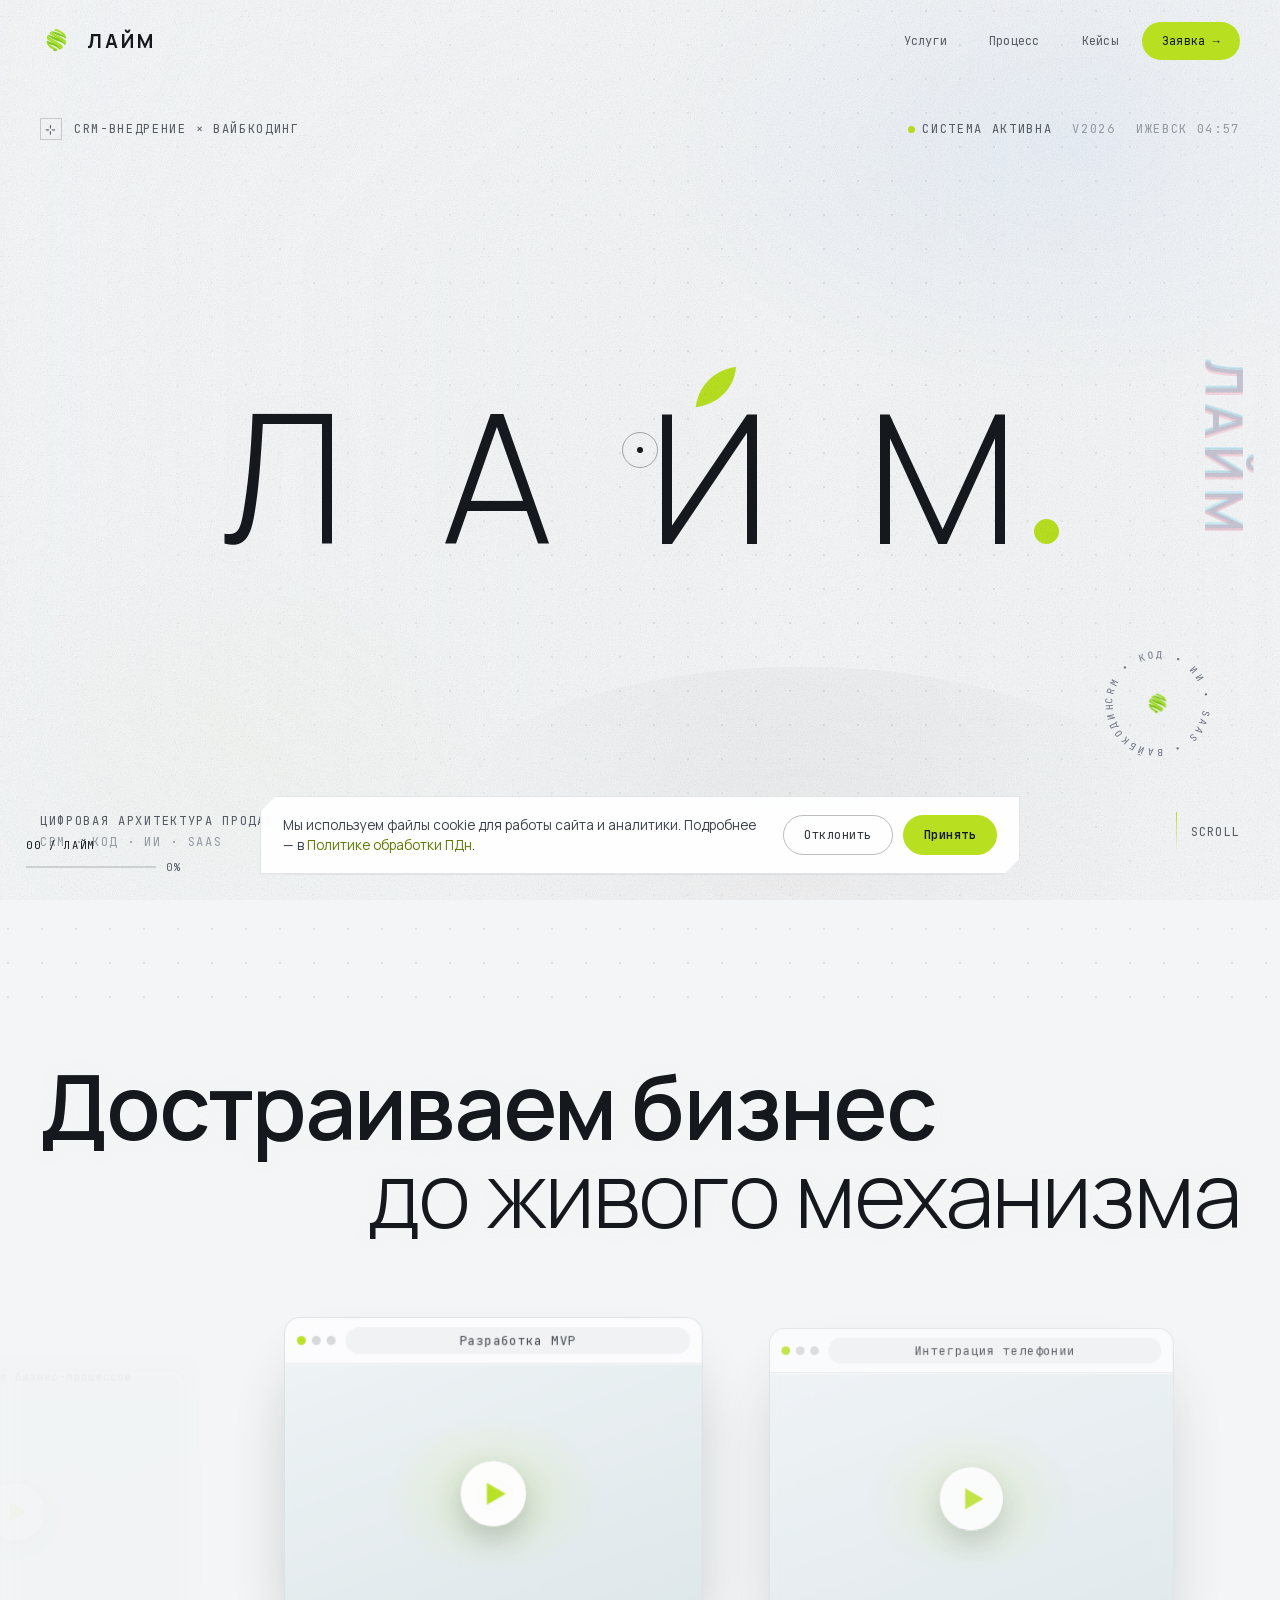
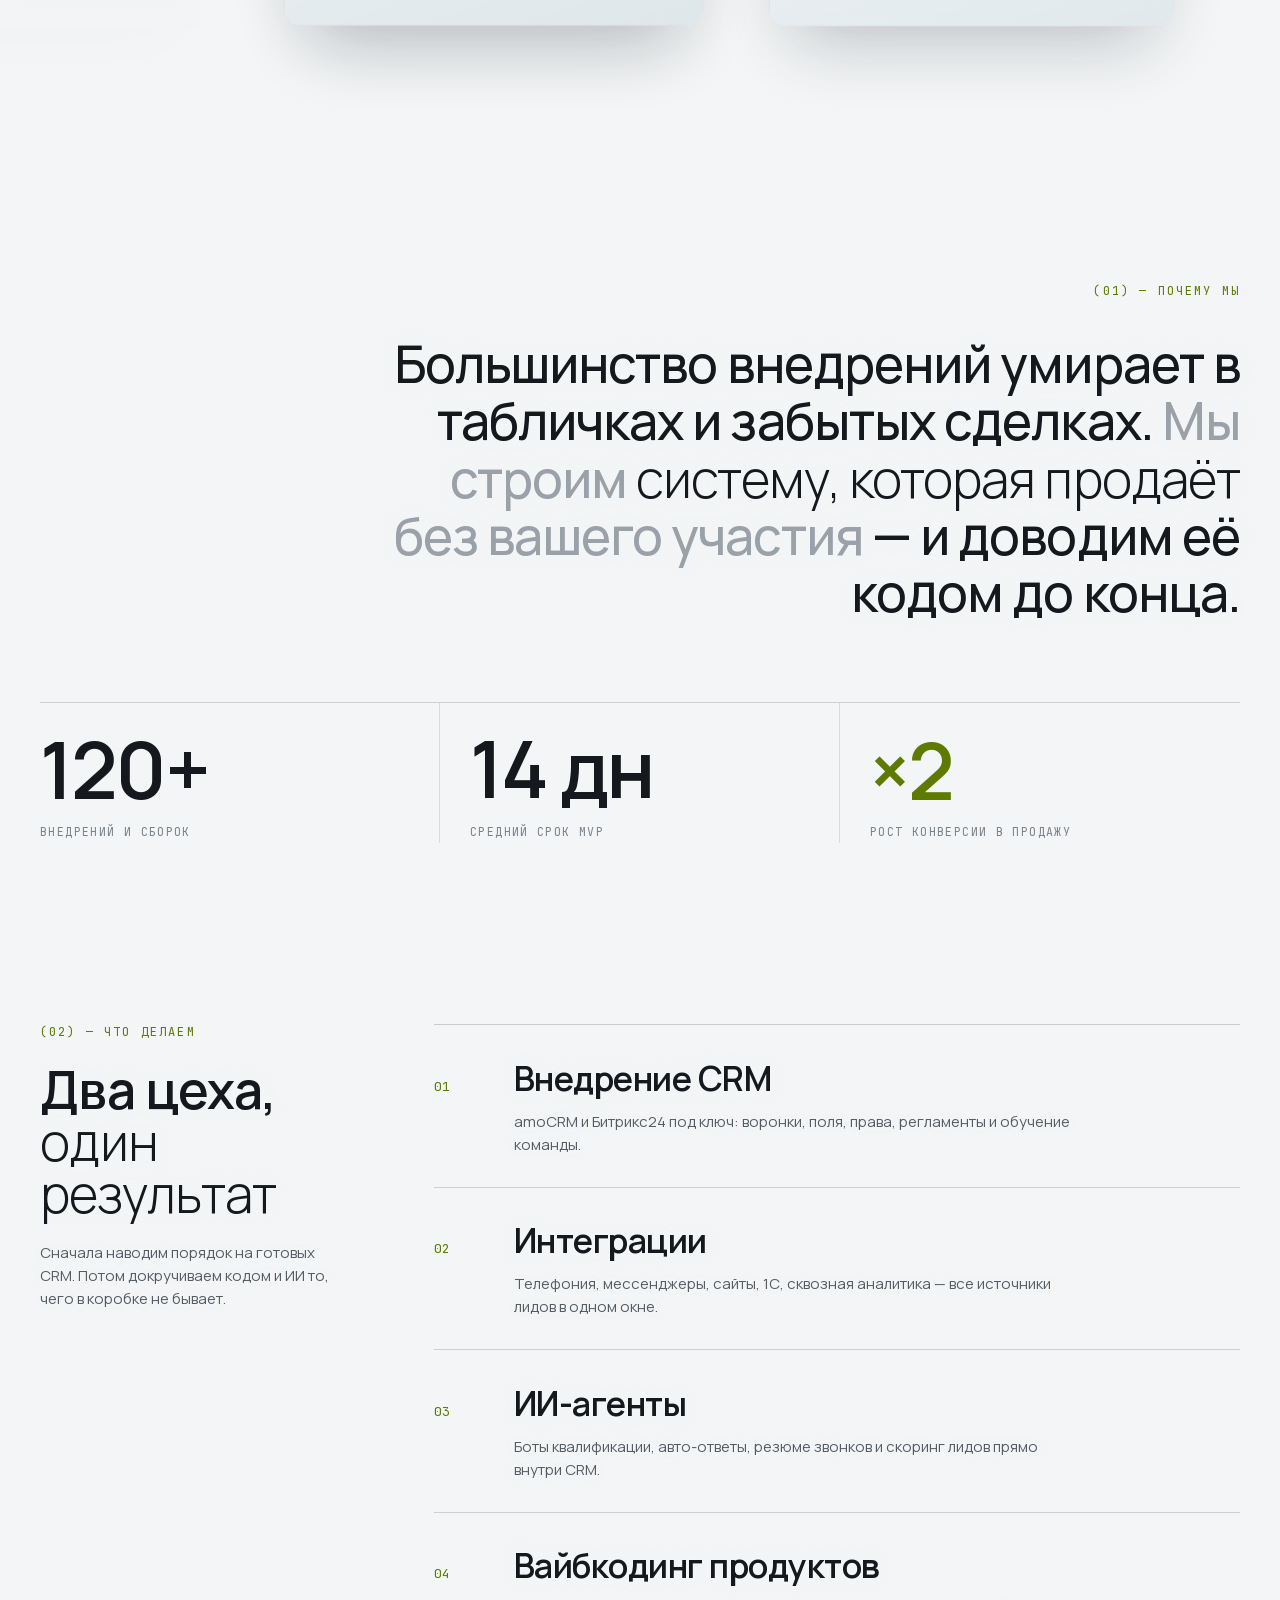
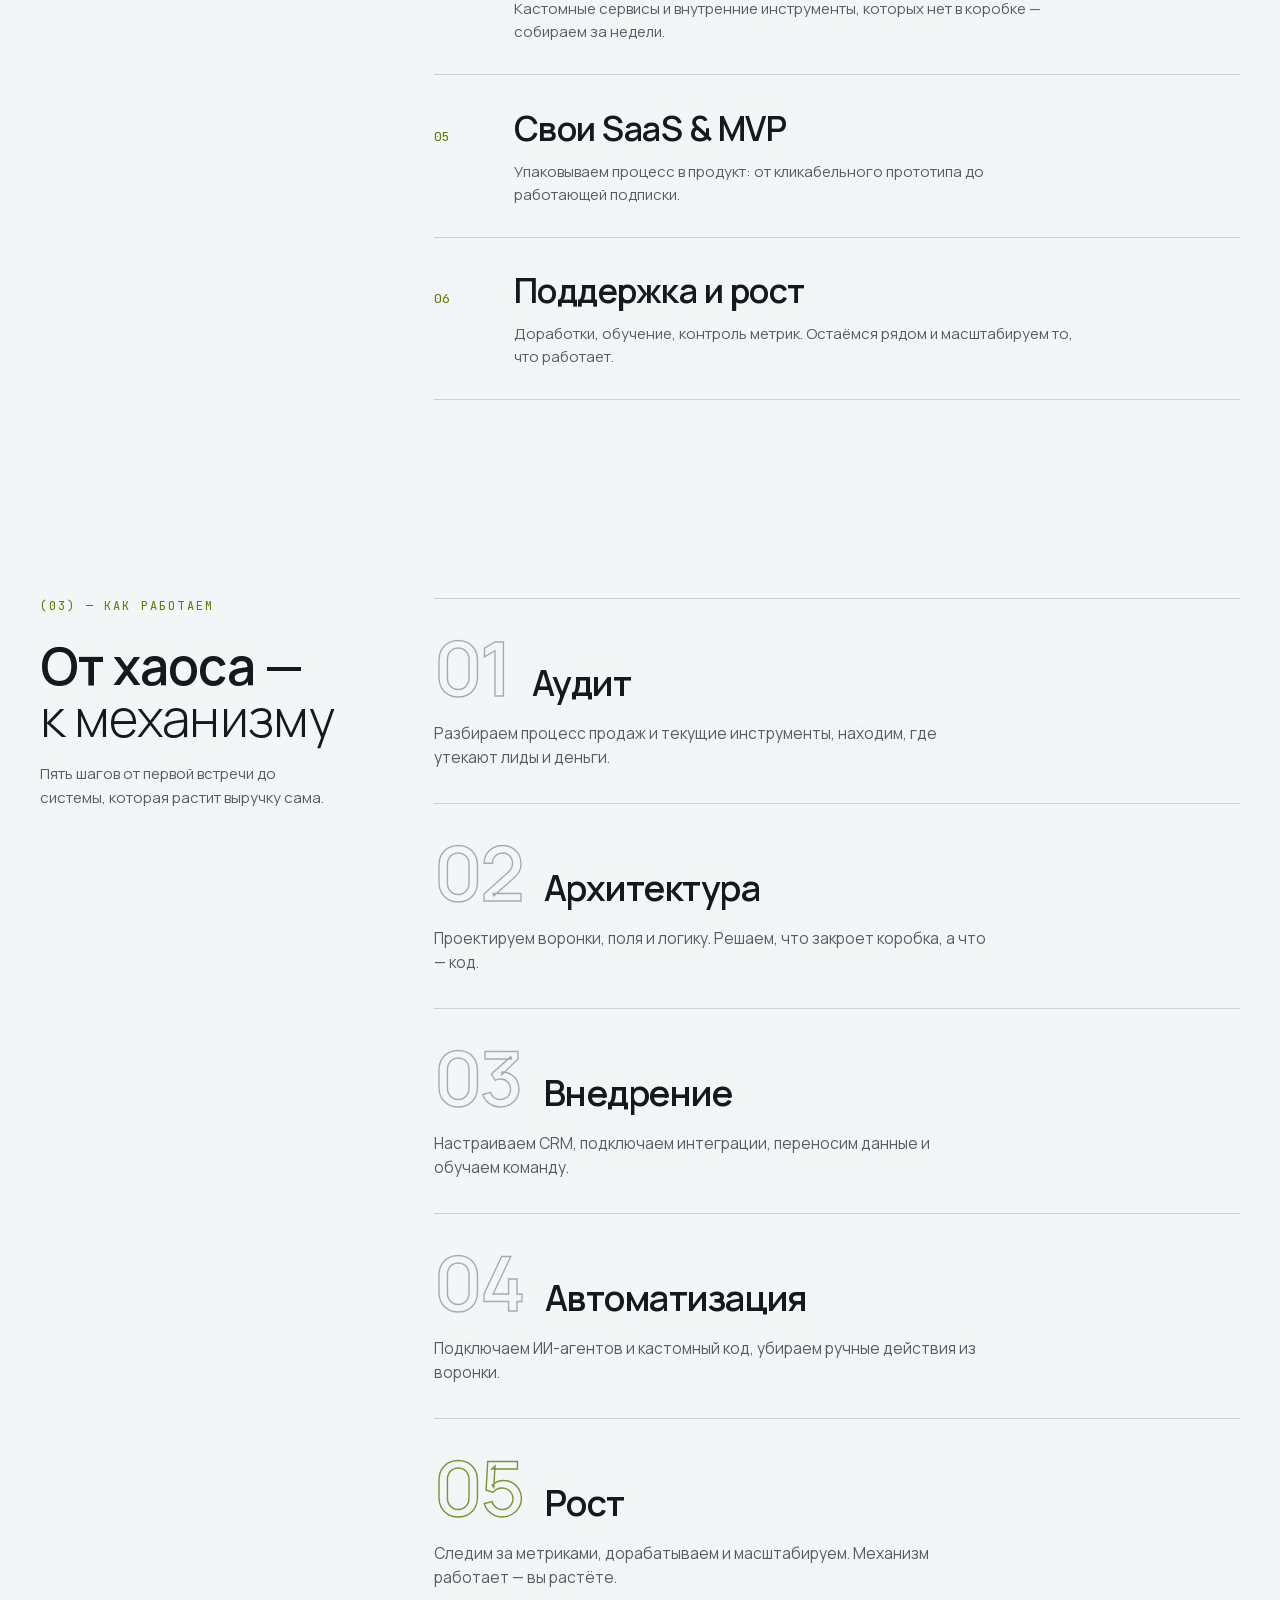
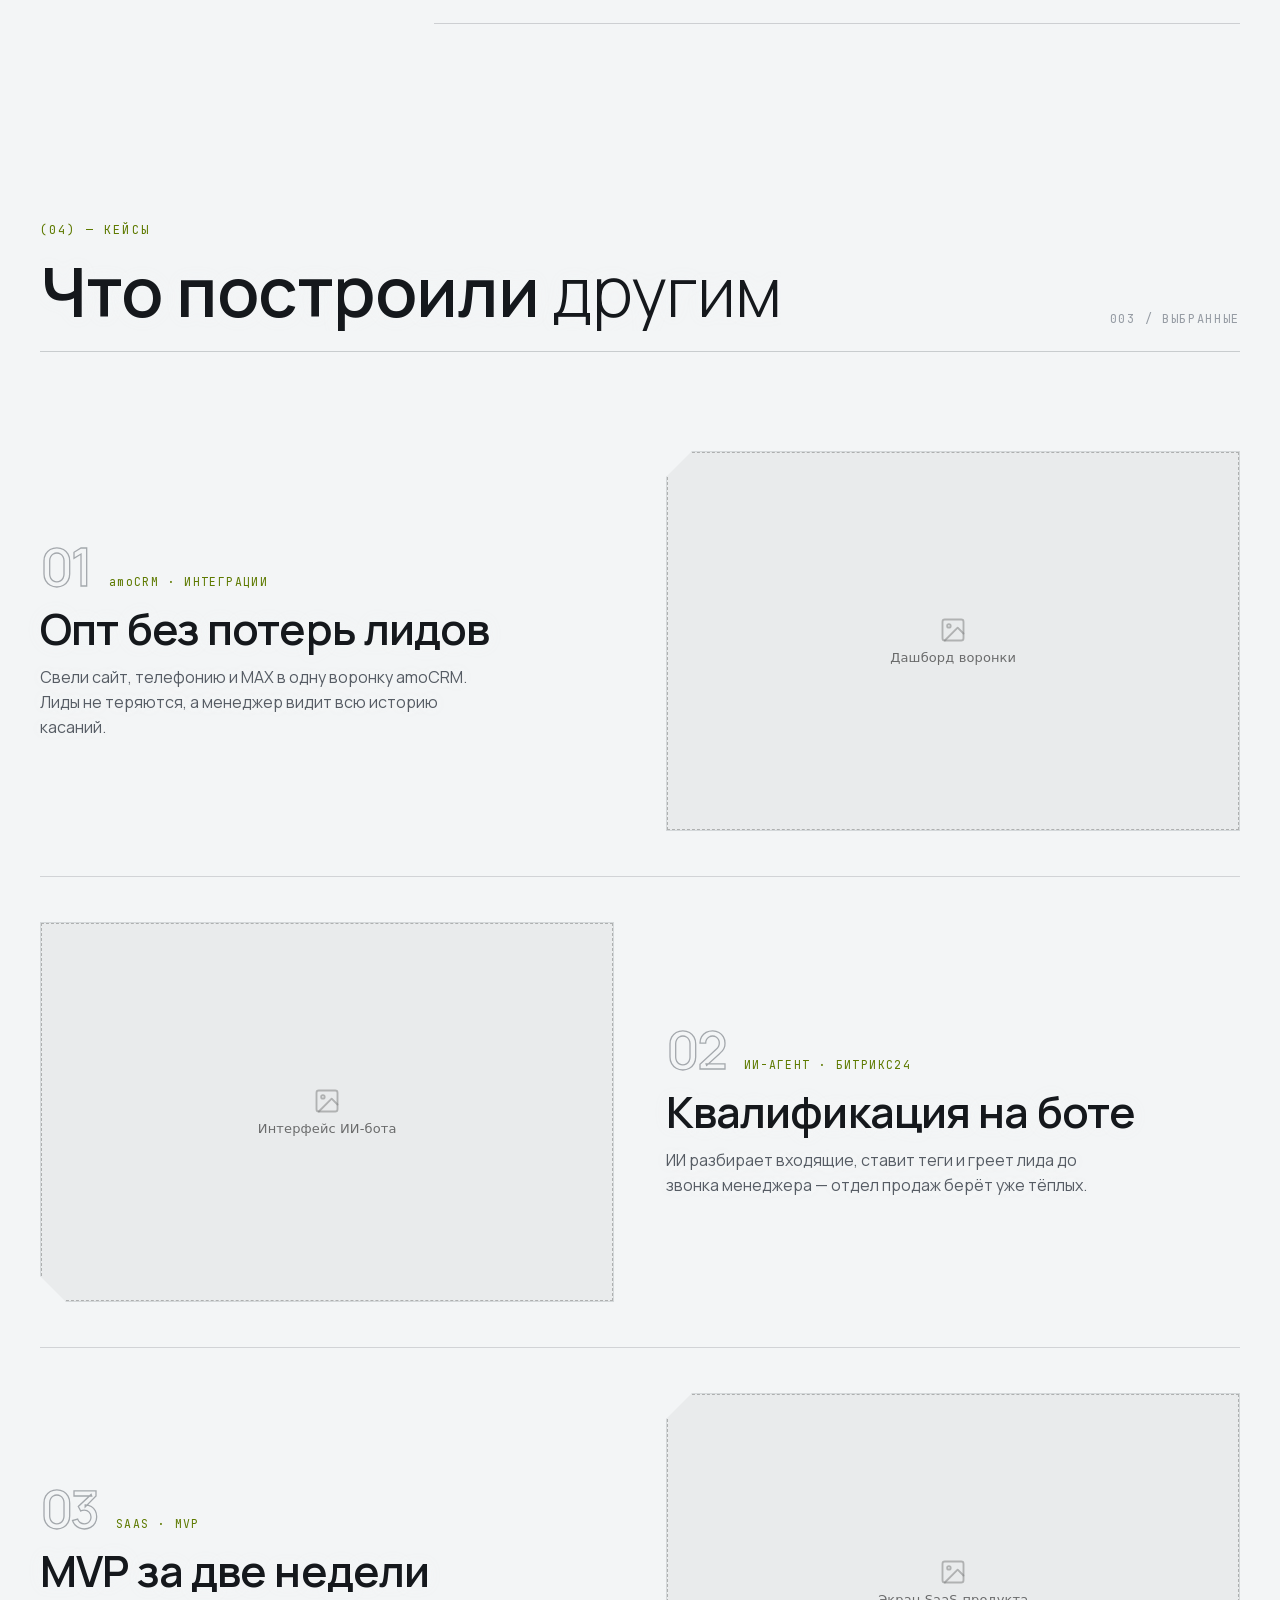
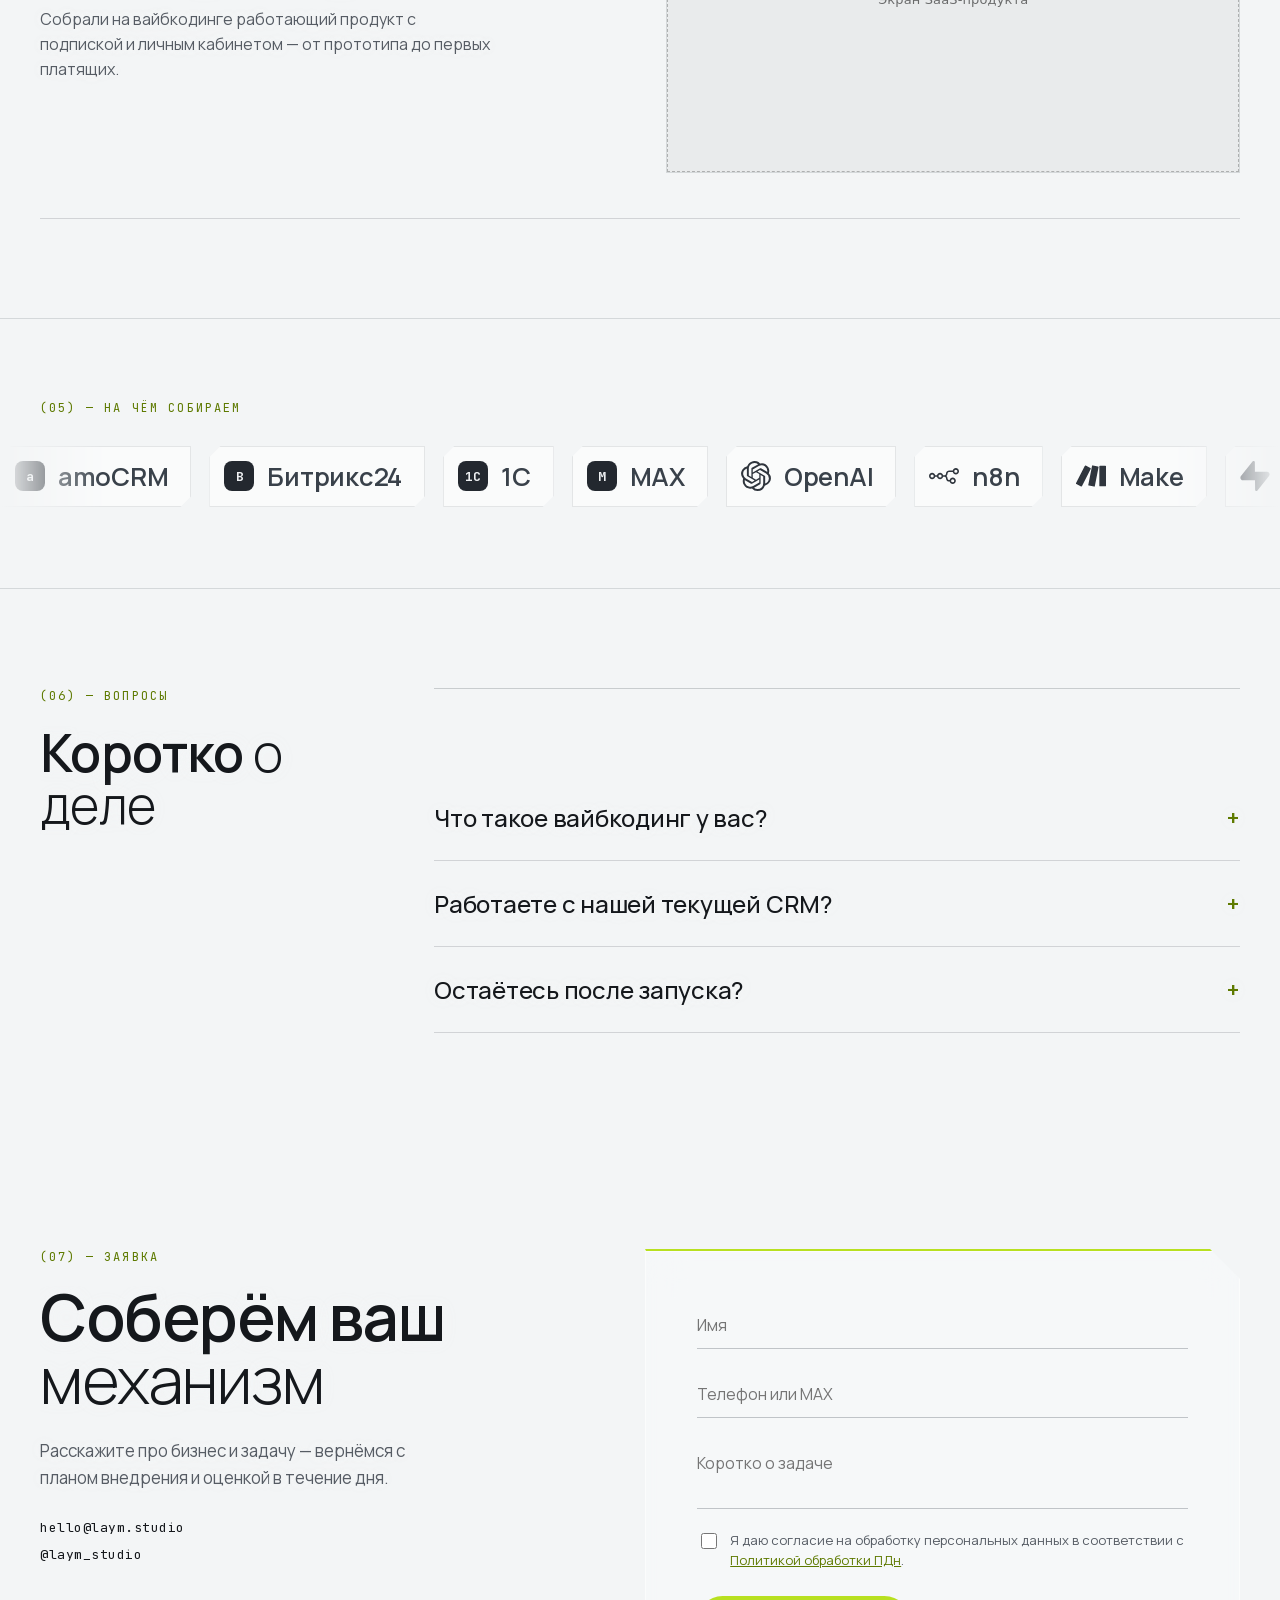
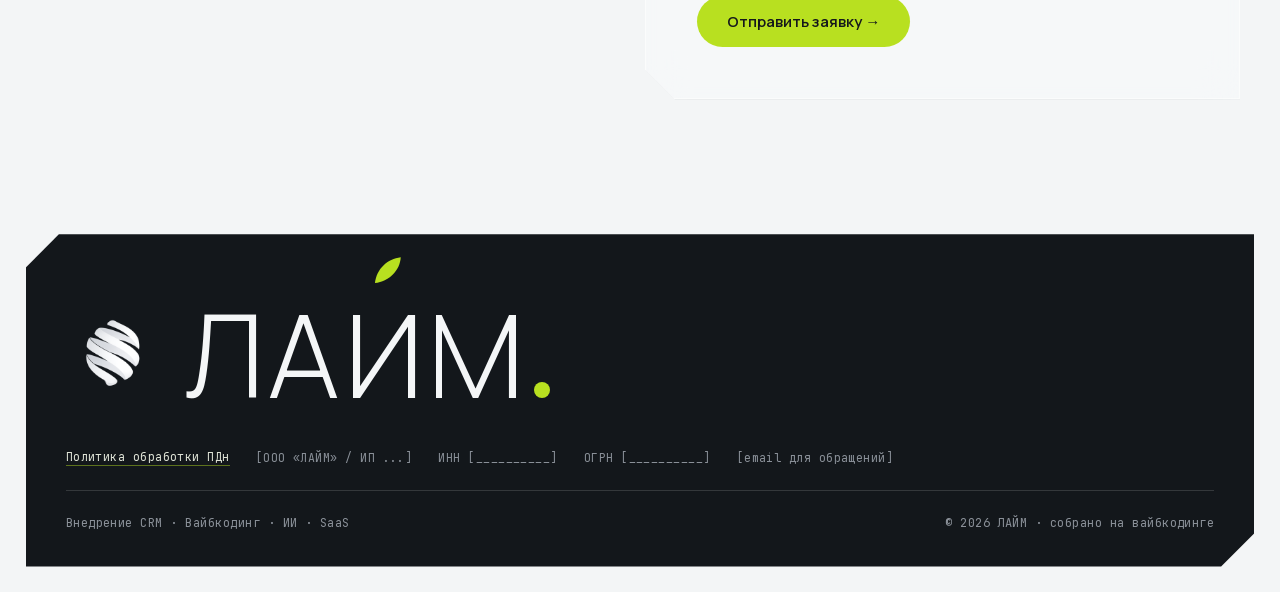
==== index.html @ b83a2970 "Откат Lenis: возврат нативного скролла (фидбек — «пропускает, тяжело контролировать») Инерционный wh" ====
<!DOCTYPE html>
<html lang="ru">
<head>
<meta charset="utf-8">
<meta name="viewport" content="width=device-width, initial-scale=1">
<title>ЛАЙМ — внедрение CRM, интеграции, ИИ-агенты и вайбкодинг</title>
<meta name="description" content="Студия ЛАЙМ: внедрение amoCRM и Битрикс24, интеграции, ИИ-агенты, кастомная разработка на вайбкодинге, свои SaaS и MVP. Достраиваем бизнес до живого механизма.">
<meta property="og:title" content="ЛАЙМ — цифровая архитектура продаж">
<meta property="og:description" content="Внедрение CRM × вайбкодинг. Достраиваем бизнес до живого механизма.">
<meta property="og:type" content="website">
<link rel="icon" type="image/png" href="logo-mark.png">
<link rel="apple-touch-icon" href="logo-mark.png">
<link rel="preload" href="fonts/manrope-cyrillic.woff2" as="font" type="font/woff2" crossorigin>
<link rel="preload" href="fonts/manrope-latin.woff2" as="font" type="font/woff2" crossorigin>
<link rel="stylesheet" href="fonts.css">
<script src="image-slot.js"></script>
<style>
  *{box-sizing:border-box;}
  html{scroll-behavior:smooth;-webkit-font-smoothing:antialiased;}
  html{overflow-x:clip;}
  body{margin:0;background:#F3F5F6;color:#15181C;font-family:'Manrope',sans-serif;overflow-x:clip;}
  ::selection{background:var(--lime,#B8E020);color:#15181C;}
  #lime-root h1,#lime-root h2,#lime-root h3,#lime-root p,#lime-root summary{text-shadow:0 0 16px rgba(243,245,246,0.92), 0 0 5px rgba(243,245,246,0.85);}
  a{color:inherit;text-decoration:none;}
  button{font-family:inherit;cursor:pointer;border:none;background:none;}
  input,textarea{font-family:inherit;color:inherit;}
  @keyframes lime-spin{to{transform:rotate(360deg);}}
  @keyframes lime-marquee{from{transform:translateX(0);}to{transform:translateX(-50%);}}
  @keyframes lime-letter{0%{opacity:0;transform:translateY(48px) scale(0.78);filter:blur(7px);}100%{opacity:1;transform:none;filter:none;}}
  @keyframes lime-up{0%{opacity:0;transform:translateY(26px);}100%{opacity:1;transform:none;}}
  details>summary{list-style:none;cursor:pointer;}
  details>summary::-webkit-details-marker{display:none;}
  image-slot{display:block;}
  /* ---- responsive (mobile / small tablet) ---- */
  @media (max-width:768px){
    #lime-nav{padding:14px 12px!important;}
    #lime-nav nav{display:none!important;}
    #lime-menu-btn{display:flex!important;}
    #lime-stamp{display:none!important;}
    #lime-nav>a{gap:9px!important;}
    #lime-nav>a img{width:28px!important;height:28px!important;}
    #lime-nav>a span:last-child{font-size:15px!important;letter-spacing:0.08em!important;}
    #top{padding:100px 18px 40px!important;}
    #momentum,#services,#process,#cases,#contact,#faq{padding-left:18px!important;padding-right:18px!important;}
    /* hero wordmark: keep presence, stop the wide spread */
    .lime-letters{max-width:none!important;font-size:clamp(56px,17vw,120px)!important;}
    /* split headline: smaller, no edge overhang */
    #momentum h2{font-size:clamp(27px,8vw,44px)!important;}
    #momentum h2 span{align-self:stretch!important;text-align:left!important;}
    /* collapse multi-column grids to a single column */
    [style*="minmax(220px,0.82fr)"]{grid-template-columns:1fr!important;gap:20px!important;}
    [style*="repeat(3,1fr)"]{grid-template-columns:1fr!important;}
    [style*="1fr 1fr"]{grid-template-columns:1fr!important;gap:8px!important;}
    [style*="1fr 1.1fr"]{grid-template-columns:1fr!important;gap:30px!important;}
    /* don't pin section headers on mobile */
    #services [style*="sticky"],#process [style*="sticky"],#faq [style*="sticky"]{position:static!important;top:auto!important;}
    /* decorative vertical HUD overlaps content on narrow screens */
    #lime-vlabel,#lime-rail{display:none!important;}
  }
  /* ---- wide screens: let content breathe into the empty sides ---- */
  @media (min-width:1700px){ #lime-root [style*="max-width:1280px"]{max-width:1480px!important;} }
  @media (min-width:2150px){ #lime-root [style*="max-width:1280px"]{max-width:1680px!important;} }
  /* ---- showreel carousel (mac-style browser windows on an arc) ---- */
  #lime-reel{--win-w:clamp(340px,33vw,480px);}
  .lime-win{position:absolute;top:0;left:0;width:var(--win-w);border-radius:16px;overflow:hidden;background:rgba(248,250,252,0.86);backdrop-filter:blur(12px);border:1px solid rgba(34,42,52,0.12);box-shadow:0 36px 70px -24px rgba(34,42,52,0.34),inset 0 1px 0 rgba(255,255,255,0.7);will-change:transform,opacity;}
  .lime-win-bar{display:flex;align-items:center;gap:10px;padding:9px 12px;border-bottom:1px solid rgba(34,42,52,0.1);background:rgba(255,255,255,0.55);}
  .lime-win-dots{display:flex;gap:6px;flex:none;}
  .lime-win-dots i{width:9px;height:9px;border-radius:50%;display:block;background:rgba(34,42,52,0.18);}
  .lime-win-dots i:first-child{background:var(--lime,#B8E020);}
  .lime-win-title{flex:1;min-width:0;text-align:center;font-family:'JetBrains Mono',monospace;font-size:12.5px;letter-spacing:0.03em;color:#3a4048;background:rgba(34,42,52,0.05);border-radius:100px;padding:5px 14px;white-space:nowrap;overflow:hidden;text-overflow:ellipsis;}
  .lime-win-screen{position:relative;aspect-ratio:16/10;background:radial-gradient(150px 110px at 50% 50%,rgba(184,224,32,0.16),transparent 72%),linear-gradient(160deg,#eef3f5 0%,#dde7ea 100%);box-shadow:inset 0 1px 0 rgba(255,255,255,0.6);display:flex;align-items:center;justify-content:center;overflow:hidden;}
  .lime-win-screen video{position:absolute;inset:0;width:100%;height:100%;object-fit:cover;}
  .lime-win-play{width:66px;height:66px;border-radius:50%;background:rgba(255,255,255,0.92);box-shadow:0 12px 28px rgba(34,42,52,0.22);position:relative;display:block;}
  .lime-win-play::after{content:'';position:absolute;left:55%;top:50%;transform:translate(-50%,-50%);border-left:19px solid var(--lime,#B8E020);border-top:11px solid transparent;border-bottom:11px solid transparent;}
  @media (max-width:768px){ #lime-reel{--win-w:300px;} }
  /* ---- intro loader: glyphic-style split reveal ---- */
  #lime-loader{position:fixed;inset:0;z-index:9999;pointer-events:none;}
  .lime-ld-panel{position:absolute;left:0;right:0;background-color:#FAFBFC;background-image:radial-gradient(circle, #d3d7df 1px, transparent 1px);background-size:28px 28px;transition:transform .72s cubic-bezier(.76,0,.24,1);}
  .lime-ld-top{top:0;height:57%;}
  .lime-ld-bot{bottom:0;height:44%;}
  #lime-loader.done .lime-ld-top{transform:translateY(-100.5%);}
  #lime-loader.done .lime-ld-bot{transform:translateY(100.5%);}
  .lime-ld-seam{position:absolute;left:0;right:0;top:57%;transform:translateY(-50%);z-index:2;padding:0 clamp(20px,4vw,64px);transition:opacity .3s ease;}
  #lime-loader.done .lime-ld-seam,#lime-loader.done .lime-ld-pct{opacity:0;}
  .lime-ld-mark{display:flex;align-items:center;justify-content:space-between;gap:clamp(10px,1.4vw,18px);width:0;min-width:max-content;max-width:1280px;margin:0 auto 18px;transition:width .16s linear;}
  .lime-ld-mark span{font-family:'Manrope',sans-serif;font-weight:600;font-size:clamp(15px,1.9vw,24px);letter-spacing:0.01em;color:#15181C;white-space:nowrap;}
  .lime-ld-knak{width:clamp(26px,2.8vw,36px);height:auto;flex:none;}
  .lime-ld-line{position:relative;height:1.5px;width:100%;background:rgba(21,24,28,0.12);}
  .lime-ld-fill{position:absolute;left:0;top:0;height:100%;width:0;background:var(--lime,#B8E020);transition:width .16s linear;}
  .lime-ld-pct{position:absolute;left:0;right:0;bottom:clamp(20px,5vh,40px);text-align:center;z-index:2;font-family:'JetBrains Mono',monospace;font-size:13px;letter-spacing:0.1em;color:#15181C;transition:opacity .3s ease;}
  @media (prefers-reduced-motion: reduce){ #lime-loader .lime-ld-panel,#lime-loader .lime-ld-mark,#lime-loader .lime-ld-fill{transition-duration:.2s!important;} }
  /* ---- film grain overlay ---- */
  #lime-grain{position:fixed;inset:0;z-index:110;pointer-events:none;opacity:0.14;mix-blend-mode:multiply;background-image:url("data:image/svg+xml,%3Csvg xmlns='http://www.w3.org/2000/svg' width='240' height='240'%3E%3Cfilter id='lg'%3E%3CfeTurbulence type='fractalNoise' baseFrequency='0.8' numOctaves='3' stitchTiles='stitch'/%3E%3CfeColorMatrix type='saturate' values='0'/%3E%3CfeComponentTransfer%3E%3CfeFuncR type='linear' slope='1.8' intercept='-0.4'/%3E%3CfeFuncG type='linear' slope='1.8' intercept='-0.4'/%3E%3CfeFuncB type='linear' slope='1.8' intercept='-0.4'/%3E%3C/feComponentTransfer%3E%3C/filter%3E%3Crect width='100%25' height='100%25' filter='url(%23lg)'/%3E%3C/svg%3E");}

  /* ---- stack logo chips ---- */
  .lime-mq-wrap{overflow:hidden;}
  .lime-mq-wrap:hover .lime-mq{animation-play-state:paused;}
  .lime-stk{display:inline-flex;align-items:center;gap:13px;padding:12px 22px 12px 14px;background:rgba(255,255,255,0.55);border:1px solid rgba(34,42,52,0.10);clip-path:polygon(11px 0,100% 0,100% calc(100% - 11px),calc(100% - 11px) 100%,0 100%,0 11px);white-space:nowrap;transition:transform .3s cubic-bezier(.16,1,.3,1),border-color .3s,background .3s;}
  .lime-stk:hover{transform:translateY(-3px);border-color:rgba(94,122,0,0.45);background:rgba(255,255,255,0.8);}
  .lime-stk-ic{width:30px;height:30px;flex:none;display:flex;align-items:center;justify-content:center;color:#2f353d;}
  .lime-stk-ic svg{width:100%;height:100%;fill:currentColor;display:block;}
  .lime-stk-mono{background:#23282f;color:#eef0f2;border-radius:8px;font-family:'JetBrains Mono',monospace;font-weight:700;font-size:13px;letter-spacing:-0.02em;}
  .lime-stk-nm{font-family:'Manrope',sans-serif;font-weight:600;font-size:clamp(18px,2vw,26px);letter-spacing:-0.01em;color:#39414a;}
  @media (max-width:768px){ .lime-stk-nm{font-size:18px;} .lime-stk{padding:10px 18px 10px 12px;} }
  /* ---- section liveliness (unified hover language) ---- */
  .lime-row{transition:padding-left .45s cubic-bezier(.16,1,.3,1),background .45s;}
  .lime-row:hover{padding-left:18px;background:linear-gradient(90deg,rgba(184,224,32,0.10),transparent 70%);}
  .lime-case-img{transition:transform .5s cubic-bezier(.16,1,.3,1),border-color .5s,box-shadow .5s;will-change:transform;}
  .lime-case-img:hover{transform:translateY(-6px);border-color:rgba(94,122,0,0.45);box-shadow:0 30px 60px -30px rgba(34,42,52,0.32);}
  /* ---- cookie consent banner ---- */
  #lime-cookie{position:fixed;left:clamp(12px,2vw,28px);right:clamp(12px,2vw,28px);bottom:clamp(12px,2vw,28px);z-index:8500;display:none;align-items:center;justify-content:space-between;gap:18px 24px;flex-wrap:wrap;max-width:760px;margin:0 auto;padding:18px 22px;background:rgba(255,255,255,0.92);backdrop-filter:blur(10px);border:1px solid rgba(34,42,52,0.12);clip-path:polygon(16px 0,100% 0,100% calc(100% - 16px),calc(100% - 16px) 100%,0 100%,0 16px);box-shadow:0 24px 60px -20px rgba(34,42,52,0.28);}
  #lime-cookie.show{display:flex;}
  #lime-cookie p{margin:0;font-size:13.5px;line-height:1.5;color:#3a4048;flex:1;min-width:220px;}
  #lime-cookie a{color:#5e7a00;}
  #lime-cookie .btns{display:flex;gap:10px;flex:none;}
  #lime-cookie button{font-family:'JetBrains Mono',monospace;font-size:12px;letter-spacing:0.04em;padding:11px 20px;border-radius:100px;cursor:pointer;transition:filter .2s,background .2s;white-space:nowrap;}
  #lime-cookie .no{background:transparent;border:1px solid rgba(34,42,52,0.3);color:#2f353d;}
  #lime-cookie .no:hover{background:rgba(34,42,52,0.06);}
  #lime-cookie .yes{background:var(--lime,#B8E020);border:1px solid var(--lime,#B8E020);color:#15181C;font-weight:600;}
  #lime-cookie .yes:hover{filter:brightness(1.05);}
  /* ---- awwwards pack 2: signatures ---- */
  html{scroll-behavior:smooth;}
  @media (prefers-reduced-motion: reduce){ html{scroll-behavior:auto;} }
  section[id],footer{scroll-margin-top:92px;}
  ::selection{background:var(--lime,#B8E020);color:#15181C;}
  html{scrollbar-width:thin;scrollbar-color:rgba(34,42,52,0.35) transparent;}
  ::-webkit-scrollbar{width:10px;}
  ::-webkit-scrollbar-track{background:transparent;}
  ::-webkit-scrollbar-thumb{background:rgba(34,42,52,0.3);border-radius:100px;border:3px solid #F3F5F6;}
  ::-webkit-scrollbar-thumb:hover{background:rgba(34,42,52,0.5);}
  .lime-stamp-rot{animation:lime-rot 22s linear infinite;transform-origin:50% 50%;}
  @keyframes lime-rot{to{transform:rotate(360deg);}}
  #lime-nav nav{position:relative;}
  #lime-spy{position:absolute;bottom:3px;height:2px;background:var(--lime,#B8E020);border-radius:2px;transition:left .45s cubic-bezier(.16,1,.3,1),width .45s cubic-bezier(.16,1,.3,1),opacity .3s;opacity:0;pointer-events:none;}
  @media (prefers-reduced-motion: reduce){ .lime-stamp-rot{animation:none;} }
  /* ---- awwwards pack: masked line reveals, custom cursor, magnetic CTA ---- */
  [data-lines] .lime-ln{display:block;overflow:hidden;padding-bottom:0.09em;margin-bottom:-0.09em;}
  [data-lines] .lime-ln-in{display:block;transform:translateY(112%);transition:transform 1s cubic-bezier(.16,1,.3,1);}
  [data-lines].on .lime-ln-in{transform:translateY(0);}
  @media (prefers-reduced-motion: reduce){ [data-lines] .lime-ln-in{transition:none;transform:none;} }
  .lime-swap{position:relative;display:inline-block;overflow:hidden;vertical-align:top;}
  .lime-swap>span{display:block;transition:transform .45s cubic-bezier(.16,1,.3,1);}
  .lime-swap>span:last-child{position:absolute;inset:0;transform:translateY(108%);}
  .lime-mag:hover .lime-swap>span:first-child{transform:translateY(-108%);}
  .lime-mag:hover .lime-swap>span:last-child{transform:translateY(0);}
  #lime-cur-dot,#lime-cur-ring{display:none;}
  @media (hover:hover) and (pointer:fine){
    html.lime-cur, html.lime-cur *{cursor:none!important;}
    html.lime-cur #lime-cur-dot{display:block;}
    html.lime-cur #lime-cur-ring{display:flex;}
    #lime-cur-dot{position:fixed;left:0;top:0;z-index:9700;width:6px;height:6px;border-radius:50%;background:#15181C;pointer-events:none;will-change:transform;}
    #lime-cur-ring{position:fixed;left:0;top:0;z-index:9699;width:36px;height:36px;border-radius:100px;border:1.2px solid rgba(21,24,28,0.35);background:rgba(255,255,255,0);pointer-events:none;align-items:center;justify-content:center;font-family:'JetBrains Mono',monospace;font-size:9.5px;letter-spacing:0.08em;text-transform:uppercase;color:#15181C;white-space:nowrap;will-change:transform;transition:width .35s cubic-bezier(.16,1,.3,1),height .35s cubic-bezier(.16,1,.3,1),background .3s,border-color .3s;}
    #lime-cur-ring span{opacity:0;transition:opacity .25s;}
    #lime-cur-ring.hov{width:54px;height:54px;border-color:rgba(94,122,0,0.6);}
    #lime-cur-ring.lab{width:78px;height:78px;background:rgba(255,255,255,0.92);border-color:rgba(94,122,0,0.5);}
    #lime-cur-ring.lab span{opacity:1;}
  }
  /* ---- mobile slide-in menu (glyphslabs-style letter reveal) ---- */
  #lime-menu-btn{display:none;flex-direction:column;align-items:center;justify-content:center;gap:5px;width:38px;height:38px;flex:none;border-radius:100px;border:1px solid rgba(34,42,52,0.18);background:transparent;cursor:pointer;padding:0;}
  #lime-menu-btn span{display:block;width:15px;height:1.4px;background:#15181C;border-radius:2px;transition:transform .3s cubic-bezier(.16,1,.3,1),opacity .3s;}
  #lime-menu-btn.open span:first-child{transform:translateY(3.2px) rotate(45deg);}
  #lime-menu-btn.open span:last-child{transform:translateY(-3.2px) rotate(-45deg);}
  #lime-menu{position:fixed;inset:0;z-index:9400;visibility:hidden;pointer-events:none;}
  #lime-menu.open{visibility:visible;pointer-events:auto;}
  .lime-menu-backdrop{position:absolute;inset:0;background:rgba(19,23,27,0.42);backdrop-filter:blur(6px);opacity:0;transition:opacity .4s ease;}
  #lime-menu.open .lime-menu-backdrop{opacity:1;}
  .lime-menu-panel{position:absolute;top:0;right:0;bottom:0;width:min(340px,84vw);background:#F7F9FA;box-shadow:-24px 0 60px -10px rgba(19,23,27,0.24);display:flex;flex-direction:column;padding:22px 26px 30px;transform:translateX(100%);transition:transform .5s cubic-bezier(.16,1,.3,1);clip-path:polygon(0 0,100% 0,100% 100%,26px 100%,0 calc(100% - 26px));}
  #lime-menu.open .lime-menu-panel{transform:translateX(0);}
  .lime-menu-close{align-self:flex-end;width:36px;height:36px;flex:none;border-radius:100px;border:1px solid rgba(34,42,52,0.16);background:transparent;font-size:14px;color:#15181C;cursor:pointer;margin-bottom:auto;}
  .lime-menu-links{display:flex;flex-direction:column;margin:auto 0;}
  .lime-menu-links a{position:relative;padding:18px 0;border-bottom:1px solid rgba(34,42,52,0.12);font-family:'Manrope',sans-serif;font-weight:600;font-size:clamp(24px,7vw,30px);letter-spacing:-0.01em;color:#15181C;text-decoration:none;}
  .lime-menu-links a.lime-menu-cta{color:#5e7a00;}
  .lime-menu-links .ch{display:inline-block;opacity:0;transform:translateY(14px);transition:opacity .5s cubic-bezier(.16,1,.3,1),transform .5s cubic-bezier(.16,1,.3,1);}
  #lime-menu.open .lime-menu-links .ch{opacity:1;transform:translateY(0);}
  .lime-menu-foot{font-family:'JetBrains Mono',monospace;font-size:10.5px;letter-spacing:0.1em;color:#969CA4;text-transform:uppercase;padding-top:16px;}
</style>
</head>
<body>
<div id="lime-loader" aria-hidden="true"><div class="lime-ld-panel lime-ld-top"></div><div class="lime-ld-panel lime-ld-bot"></div><div class="lime-ld-seam"><div class="lime-ld-mark"><span>ЛАЙМ</span><img class="lime-ld-knak" src="logo-mark-black.png" alt=""><span>CRM</span></div><div class="lime-ld-line"><span class="lime-ld-fill"></span></div></div><div class="lime-ld-pct" id="lime-loader-pct">(0%)</div></div>
<div id="lime-grain" aria-hidden="true"></div>
<div id="lime-root" style="position:relative;width:100%;">

  <div id="lime-progress" style="position:fixed;top:0;left:0;height:2px;width:0%;background:var(--lime,#B8E020);z-index:300;"></div>

  <!-- LIVING CITY BACKGROUND -->
  <div id="lime-grid" style="position:fixed;inset:-12% -6%;z-index:0;background-image:radial-gradient(rgba(34,42,52,0.1) 1px, transparent 1.2px);background-size:34px 34px;pointer-events:none;"></div>
  <canvas id="lime-city" style="position:fixed;inset:0;width:100vw;height:100vh;z-index:1;pointer-events:none;opacity:0.92;"></canvas>
  <div style="position:fixed;inset:0;z-index:2;pointer-events:none;opacity:0.6;background:radial-gradient(55% 45% at 84% 16%, rgba(86,150,255,0.13), transparent 62%), radial-gradient(52% 52% at 10% 88%, rgba(184,224,32,0.13), transparent 60%), radial-gradient(45% 40% at 62% 104%, rgba(255,140,80,0.08), transparent 60%);"></div>
  <div style="position:fixed;inset:0;z-index:2;pointer-events:none;background:linear-gradient(90deg, rgba(243,245,247,0.9) 0%, rgba(243,245,247,0.45) 30%, rgba(243,245,247,0) 58%), linear-gradient(0deg, rgba(243,245,247,0.6) 0%, rgba(243,245,247,0) 22%), radial-gradient(120% 70% at 40% 0%, rgba(243,245,247,0.5), rgba(243,245,247,0) 42%);"></div>
  <div id="lime-vignette" style="position:fixed;inset:0;z-index:2;pointer-events:none;background:linear-gradient(270deg, rgba(243,245,247,0.66) 0%, rgba(243,245,247,0.22) 13%, rgba(243,245,247,0) 32%);"></div>

  <!-- HUD CHAPTER RAIL -->
  <div id="lime-rail" style="position:fixed;left:26px;bottom:26px;z-index:200;display:flex;flex-direction:column;gap:8px;font-family:'JetBrains Mono',monospace;font-size:10.5px;letter-spacing:0.16em;color:#565C64;pointer-events:none;text-transform:uppercase;">
    <span id="lime-rail-ch" style="color:#15181C;">00 / СТАРТ</span>
    <span style="display:flex;align-items:center;gap:10px;">
      <span style="position:relative;width:130px;height:2px;background:rgba(34,42,52,0.16);display:inline-block;"><span id="lime-rail-bar" style="position:absolute;left:0;top:0;height:100%;width:0%;background:var(--lime,#B8E020);"></span></span>
      <span id="lime-rail-pct">0%</span>
    </span>
  </div>
  <div id="lime-vlabel" style="position:fixed;right:20px;top:50%;transform:translateY(-50%);z-index:120;writing-mode:vertical-rl;text-orientation:mixed;font-weight:700;letter-spacing:0.14em;font-size:clamp(30px,4vw,68px);color:rgba(34,42,52,0.09);pointer-events:none;text-transform:uppercase;transition:color .5s;text-shadow:1.5px 0 rgba(255,40,90,0.14), -1.5px 0 rgba(0,200,255,0.14);">СТАРТ</div>

  <!-- NAV -->
  <header id="lime-nav" style="position:fixed;top:0;left:0;width:100%;z-index:200;display:flex;align-items:center;justify-content:space-between;padding:22px 40px;border-bottom:1px solid rgba(34,42,52,0);transition:background .4s,backdrop-filter .4s,border-color .4s;">
    <a href="#top" data-intro="nav" style="display:flex;align-items:center;gap:13px;opacity:0;transform:translateY(-14px);transition:opacity .7s ease,transform .9s cubic-bezier(.16,1,.3,1);">
      <img src="logo-mark.png" alt="ЛАЙМ" width="34" height="34" style="display:block;width:34px;height:34px;object-fit:contain;flex:none;">
      <span style="font-size:19px;font-weight:700;letter-spacing:0.16em;">ЛАЙМ</span>
    </a>
    <nav data-intro="nav" style="display:flex;align-items:center;gap:6px;opacity:0;transform:translateY(-14px);transition:opacity .7s ease,transform .9s cubic-bezier(.16,1,.3,1);">
      <a href="#services" style="padding:11px 18px;border-radius:100px;white-space:nowrap;font-family:'JetBrains Mono',monospace;font-size:12px;letter-spacing:0.02em;color:#565C64;background:transparent;transition:color .25s,background .25s;" onmouseover="this.style.color='#15181C';this.style.background='rgba(34,42,52,0.06)'" onmouseout="this.style.color='#565C64';this.style.background='transparent'">Услуги</a>
      <a href="#process" style="padding:11px 18px;border-radius:100px;white-space:nowrap;font-family:'JetBrains Mono',monospace;font-size:12px;letter-spacing:0.02em;color:#565C64;background:transparent;transition:color .25s,background .25s;" onmouseover="this.style.color='#15181C';this.style.background='rgba(34,42,52,0.06)'" onmouseout="this.style.color='#565C64';this.style.background='transparent'">Процесс</a>
      <a href="#cases" style="padding:11px 18px;border-radius:100px;white-space:nowrap;font-family:'JetBrains Mono',monospace;font-size:12px;letter-spacing:0.02em;color:#565C64;background:transparent;transition:color .25s,background .25s;" onmouseover="this.style.color='#15181C';this.style.background='rgba(34,42,52,0.06)'" onmouseout="this.style.color='#565C64';this.style.background='transparent'">Кейсы</a>
      <a href="#contact" class="lime-mag" style="padding:11px 20px;border-radius:100px;white-space:nowrap;font-family:'JetBrains Mono',monospace;font-size:12px;letter-spacing:0.02em;color:#15181C;background:var(--lime,#B8E020);transition:filter .25s,box-shadow .25s,transform .45s cubic-bezier(.16,1,.3,1);" onmouseover="this.style.filter='brightness(1.05)';this.style.boxShadow='0 6px 18px rgba(184,224,32,0.45)'" onmouseout="this.style.filter='';this.style.boxShadow=''"><span class="lime-swap"><span>Заявка →</span><span>Заявка →</span></span></a>
    </nav>
    <button id="lime-menu-btn" type="button" aria-label="Открыть меню" onclick="limeMenuToggle()">
      <span></span><span></span>
    </button>
  </header>
  <div id="lime-menu" aria-hidden="true">
    <div class="lime-menu-backdrop" onclick="limeMenuToggle(false)"></div>
    <div class="lime-menu-panel">
      <button type="button" class="lime-menu-close" aria-label="Закрыть меню" onclick="limeMenuToggle(false)">✕</button>
      <nav class="lime-menu-links">
        <a href="#services" onclick="limeMenuToggle(false)">Услуги</a>
        <a href="#process" onclick="limeMenuToggle(false)">Процесс</a>
        <a href="#cases" onclick="limeMenuToggle(false)">Кейсы</a>
        <a href="#contact" class="lime-menu-cta" onclick="limeMenuToggle(false)">Заявка →</a>
      </nav>
      <div class="lime-menu-foot">ЛАЙМ · CRM-внедрение × вайбкодинг</div>
    </div>
  </div>

  <!-- CONTENT -->
  <main style="position:relative;z-index:5;">

    <!-- HERO INTRO -->
    <section id="top" data-chapter="00" data-chname="ЛАЙМ" style="position:relative;min-height:100vh;padding:118px 40px 48px;display:flex;flex-direction:column;justify-content:space-between;">
      <div data-intro="text" style="max-width:1280px;margin:0 auto;width:100%;opacity:0;transform:translateY(18px);transition:opacity .8s ease,transform .9s cubic-bezier(.16,1,.3,1);">
        <div style="display:flex;align-items:center;justify-content:space-between;gap:20px;flex-wrap:wrap;font-family:'JetBrains Mono',monospace;font-size:12px;letter-spacing:0.14em;color:#565C64;text-transform:uppercase;">
          <span style="display:flex;align-items:center;gap:12px;"><span style="display:inline-flex;width:22px;height:22px;align-items:center;justify-content:center;border:1px solid rgba(34,42,52,0.2);font-size:13px;">⊹</span>CRM-внедрение × вайбкодинг</span>
          <span style="display:flex;align-items:center;gap:20px;"><span style="display:flex;align-items:center;gap:7px;"><span style="width:7px;height:7px;border-radius:50%;background:var(--lime,#B8E020);"></span>система активна</span><span style="color:#969CA4;">v2026</span><span id="lime-clock" style="color:#969CA4;"></span></span>
        </div>
      </div>
      <div class="lime-letters" style="width:100%;max-width:1280px;margin:0 auto;display:flex;align-items:center;justify-content:center;gap:clamp(16px,7vw,107px);font-family:'Manrope',sans-serif;font-weight:300;letter-spacing:0.04em;line-height:0.9;font-size:clamp(64px,14vw,260px);text-shadow:0 0 26px rgba(243,245,246,0.92);">
        <span data-intro="letter" style="opacity:0;transform:translateX(-160px);transition:opacity .7s ease,transform 1s cubic-bezier(.16,1,.3,1);">Л</span>
        <span data-intro="letter" style="opacity:0;transform:translateX(-160px);transition:opacity .7s ease,transform 1s cubic-bezier(.16,1,.3,1);">А</span>
        <span data-intro="letter" aria-label="Й" style="position:relative;opacity:0;transform:translateX(-160px);transition:opacity .7s ease,transform 1s cubic-bezier(.16,1,.3,1);">И<span aria-hidden="true" style="position:absolute;left:50%;top:-0.2em;transform:translateX(-46%);width:0.32em;height:0.32em;pointer-events:none;"><svg viewBox="0 0 100 100" style="width:100%;height:100%;display:block;overflow:visible;"><path d="M86 14 C 50 18, 20 46, 16 84 C 54 80, 84 50, 86 14 Z" fill="var(--lime,#B8E020)"></path></svg></span></span>
        <span data-intro="letter" style="opacity:0;transform:translateX(-160px);transition:opacity .7s ease,transform 1s cubic-bezier(.16,1,.3,1);">М<span style="display:inline-block;width:0.14em;height:0.14em;border-radius:50%;background:var(--lime,#B8E020);margin-left:0.05em;"></span></span>
      </div>
      <div id="lime-stamp" data-intro="text" aria-hidden="true" style="position:absolute;right:clamp(28px,5vw,96px);bottom:138px;width:116px;height:116px;opacity:0;transform:translateY(18px);transition:opacity .8s ease,transform .9s cubic-bezier(.16,1,.3,1);pointer-events:none;">
        <svg class="lime-stamp-rot" viewBox="0 0 120 120" style="position:absolute;inset:0;width:100%;height:100%;overflow:visible;">
          <defs><path id="lime-stc" d="M60,60 m-47,0 a47,47 0 1,1 94,0 a47,47 0 1,1 -94,0"></path></defs>
          <text style="font-family:'JetBrains Mono',monospace;font-size:10px;letter-spacing:2.8px;fill:#6b7280;"><textPath href="#lime-stc">CRM • КОД • ИИ • SAAS • ВАЙБКОДИНГ •</textPath></text>
        </svg>
        <img src="logo-mark.png" alt="" style="position:absolute;left:50%;top:50%;transform:translate(-50%,-50%);width:30px;height:30px;">
      </div>
      <div data-intro="text" style="max-width:1280px;margin:0 auto;width:100%;display:flex;align-items:flex-end;justify-content:space-between;gap:30px;flex-wrap:wrap;opacity:0;transform:translateY(18px);transition:opacity .8s ease,transform .9s cubic-bezier(.16,1,.3,1);">
        <div style="font-family:'JetBrains Mono',monospace;font-size:12px;letter-spacing:0.14em;color:#565C64;text-transform:uppercase;line-height:1.7;">Цифровая архитектура продаж<br><span style="color:#969CA4;">CRM · код · ИИ · SaaS</span></div>
        <a href="#momentum" style="display:flex;align-items:center;gap:14px;font-family:'JetBrains Mono',monospace;font-size:12px;letter-spacing:0.1em;color:#565C64;text-transform:uppercase;">
          <span style="display:inline-block;width:1px;height:40px;background:linear-gradient(var(--lime,#B8E020),transparent);"></span>
          Scroll
        </a>
      </div>
    </section>

    <!-- SPLIT HEADLINE -->
    <section id="momentum" style="max-width:1280px;margin:0 auto;padding:clamp(90px,18vh,200px) 40px clamp(36px,6vh,72px);">
      <h2 style="margin:0;font-weight:600;letter-spacing:-0.02em;line-height:0.98;font-size:clamp(34px,7vw,108px);display:flex;flex-direction:column;">
        <span data-slide="left" style="align-self:flex-start;">Достраиваем бизнес</span>
        <span data-slide="right" data-delay="120" style="align-self:flex-end;text-align:right;font-family:'Manrope',sans-serif;font-weight:300;">до живого механизма</span>
      </h2>
    </section>

    <!-- SHOWREEL CAROUSEL (browser windows on an arc; videos to be added later) -->
    <section id="showreel" style="position:relative;overflow:hidden;padding:clamp(4px,1vh,24px) 0 clamp(36px,5vh,72px);">
      <!-- To add a video to a card: replace its .lime-win-play span with
           <video src="VIDEO.mp4" muted loop autoplay playsinline></video> -->
      <div id="lime-reel" data-cursor="Тяни" style="position:relative;height:clamp(260px,30vw,400px);">
        <div class="lime-win" data-video=""><div class="lime-win-bar"><span class="lime-win-dots"><i></i><i></i><i></i></span><span class="lime-win-title">Настройка CRM</span></div><div class="lime-win-screen"><span class="lime-win-play"></span></div></div>
        <div class="lime-win" data-video=""><div class="lime-win-bar"><span class="lime-win-dots"><i></i><i></i><i></i></span><span class="lime-win-title">Внедрение бизнес-процессов</span></div><div class="lime-win-screen"><span class="lime-win-play"></span></div></div>
        <div class="lime-win" data-video=""><div class="lime-win-bar"><span class="lime-win-dots"><i></i><i></i><i></i></span><span class="lime-win-title">Разработка MVP</span></div><div class="lime-win-screen"><span class="lime-win-play"></span></div></div>
        <div class="lime-win" data-video=""><div class="lime-win-bar"><span class="lime-win-dots"><i></i><i></i><i></i></span><span class="lime-win-title">Интеграция телефонии</span></div><div class="lime-win-screen"><span class="lime-win-play"></span></div></div>
        <div class="lime-win" data-video=""><div class="lime-win-bar"><span class="lime-win-dots"><i></i><i></i><i></i></span><span class="lime-win-title">ИИ-агент для продаж</span></div><div class="lime-win-screen"><span class="lime-win-play"></span></div></div>
        <div class="lime-win" data-video=""><div class="lime-win-bar"><span class="lime-win-dots"><i></i><i></i><i></i></span><span class="lime-win-title">Сквозная аналитика</span></div><div class="lime-win-screen"><span class="lime-win-play"></span></div></div>
        <div class="lime-win" data-video=""><div class="lime-win-bar"><span class="lime-win-dots"><i></i><i></i><i></i></span><span class="lime-win-title">Автоматизация воронки</span></div><div class="lime-win-screen"><span class="lime-win-play"></span></div></div>
      </div>
    </section>

    <!-- MANIFESTO -->
    <section data-chapter="01" data-chname="ИДЕЯ" style="max-width:1280px;margin:0 auto;padding:clamp(86px,17vh,190px) 40px clamp(56px,9vh,96px);">
      <div data-slide="up" style="text-align:right;font-family:'JetBrains Mono',monospace;font-size:12px;letter-spacing:0.18em;color:#5e7a00;margin-bottom:36px;">(01) — ПОЧЕМУ МЫ</div>
      <p data-slide="up" data-delay="80" style="margin:0 0 0 auto;max-width:860px;text-align:right;font-weight:500;letter-spacing:-0.018em;line-height:1.12;font-size:clamp(25px,4vw,54px);">
        Большинство внедрений умирает в табличках и забытых сделках. <span style="color:#9aa1a9;">Мы строим</span> <span style="font-family:'Manrope',sans-serif;font-weight:300;">систему, которая продаёт</span> <span style="color:#9aa1a9;">без вашего участия</span> — и доводим её кодом до конца.
      </p>
      <div style="display:grid;grid-template-columns:repeat(3,1fr);margin-top:clamp(54px,9vh,96px);border-top:1px solid rgba(34,42,52,0.18);">
        <div data-slide="up" data-delay="0" style="padding:32px 30px 4px 0;border-right:1px solid rgba(34,42,52,0.12);">
          <div style="font-size:clamp(42px,6.2vw,92px);font-weight:600;letter-spacing:-0.03em;line-height:0.95;" data-prlx="0.08"><span data-count="120" data-suffix="+">0</span></div>
          <div style="font-family:'JetBrains Mono',monospace;font-size:11.5px;color:#7B828B;text-transform:uppercase;letter-spacing:0.12em;margin-top:14px;">внедрений и сборок</div>
        </div>
        <div data-slide="up" data-delay="110" style="padding:32px 30px 4px 30px;border-right:1px solid rgba(34,42,52,0.12);">
          <div style="font-size:clamp(42px,6.2vw,92px);font-weight:600;letter-spacing:-0.03em;line-height:0.95;" data-prlx="0.11"><span data-count="14" data-suffix=" дн">0</span></div>
          <div style="font-family:'JetBrains Mono',monospace;font-size:11.5px;color:#7B828B;text-transform:uppercase;letter-spacing:0.12em;margin-top:14px;">средний срок MVP</div>
        </div>
        <div data-slide="up" data-delay="220" style="padding:32px 0 4px 30px;">
          <div style="font-size:clamp(42px,6.2vw,92px);font-weight:600;letter-spacing:-0.03em;line-height:0.95;color:#5e7a00;" data-prlx="0.07"><span data-count="2" data-prefix="×">0</span></div>
          <div style="font-family:'JetBrains Mono',monospace;font-size:11.5px;color:#7B828B;text-transform:uppercase;letter-spacing:0.12em;margin-top:14px;">рост конверсии в продажу</div>
        </div>
      </div>
    </section>

    <!-- SERVICES INDEX -->
    <section id="services" data-chapter="02" data-chname="ВОЗМОЖНОСТИ" style="max-width:1280px;margin:0 auto;padding:clamp(70px,11vh,150px) 40px;">
      <div style="display:grid;grid-template-columns:minmax(220px,0.82fr) 2fr;gap:clamp(28px,5vw,80px);align-items:start;">
        <div data-slide="up" style="position:sticky;top:118px;">
          <div style="font-family:'JetBrains Mono',monospace;font-size:12px;letter-spacing:0.18em;color:#5e7a00;margin-bottom:22px;">(02) — ЧТО ДЕЛАЕМ</div>
          <h2 data-lines data-prlx="0.05" style="margin:0 0 22px;font-weight:600;letter-spacing:-0.012em;line-height:1.02;font-size:clamp(30px,4vw,60px);">Два цеха,<br><span style="font-family:'Manrope',sans-serif;font-weight:300;">один результат</span></h2>
          <p style="margin:0;max-width:300px;font-size:15px;line-height:1.55;color:#565C64;">Сначала наводим порядок на готовых CRM. Потом докручиваем кодом и ИИ то, чего в коробке не бывает.</p>
        </div>
        <div style="border-top:1px solid rgba(34,42,52,0.2);">
          <div data-slide="right" data-delay="0" class="lime-idx" style="display:grid;grid-template-columns:56px 1fr;gap:24px;align-items:baseline;padding:30px 14px 30px 0;border-bottom:1px solid rgba(34,42,52,0.18);transition:padding-left .45s cubic-bezier(.16,1,.3,1),background .45s;" onmouseover="this.style.paddingLeft='18px';this.style.background='linear-gradient(90deg,rgba(184,224,32,0.1),transparent 70%)'" onmouseout="this.style.paddingLeft='';this.style.background=''">
            <span style="font-family:'JetBrains Mono',monospace;font-size:13px;color:#5e7a00;">01</span>
            <div><h3 style="margin:0 0 9px;font-size:clamp(22px,2.7vw,34px);font-weight:600;letter-spacing:-0.015em;">Внедрение CRM</h3><p style="margin:0;font-size:15px;line-height:1.55;color:#565C64;max-width:560px;">amoCRM и Битрикс24 под ключ: воронки, поля, права, регламенты и обучение команды.</p></div>
          </div>
          <div data-slide="left" data-delay="0" class="lime-idx" style="display:grid;grid-template-columns:56px 1fr;gap:24px;align-items:baseline;padding:30px 14px 30px 0;border-bottom:1px solid rgba(34,42,52,0.18);transition:padding-left .45s cubic-bezier(.16,1,.3,1),background .45s;" onmouseover="this.style.paddingLeft='18px';this.style.background='linear-gradient(90deg,rgba(184,224,32,0.1),transparent 70%)'" onmouseout="this.style.paddingLeft='';this.style.background=''">
            <span style="font-family:'JetBrains Mono',monospace;font-size:13px;color:#5e7a00;">02</span>
            <div><h3 style="margin:0 0 9px;font-size:clamp(22px,2.7vw,34px);font-weight:600;letter-spacing:-0.015em;">Интеграции</h3><p style="margin:0;font-size:15px;line-height:1.55;color:#565C64;max-width:560px;">Телефония, мессенджеры, сайты, 1С, сквозная аналитика — все источники лидов в одном окне.</p></div>
          </div>
          <div data-slide="right" data-delay="0" class="lime-idx" style="display:grid;grid-template-columns:56px 1fr;gap:24px;align-items:baseline;padding:30px 14px 30px 0;border-bottom:1px solid rgba(34,42,52,0.18);transition:padding-left .45s cubic-bezier(.16,1,.3,1),background .45s;" onmouseover="this.style.paddingLeft='18px';this.style.background='linear-gradient(90deg,rgba(184,224,32,0.1),transparent 70%)'" onmouseout="this.style.paddingLeft='';this.style.background=''">
            <span style="font-family:'JetBrains Mono',monospace;font-size:13px;color:#5e7a00;">03</span>
            <div><h3 style="margin:0 0 9px;font-size:clamp(22px,2.7vw,34px);font-weight:600;letter-spacing:-0.015em;">ИИ-агенты</h3><p style="margin:0;font-size:15px;line-height:1.55;color:#565C64;max-width:560px;">Боты квалификации, авто-ответы, резюме звонков и скоринг лидов прямо внутри CRM.</p></div>
          </div>
          <div data-slide="left" data-delay="0" class="lime-idx" style="display:grid;grid-template-columns:56px 1fr;gap:24px;align-items:baseline;padding:30px 14px 30px 0;border-bottom:1px solid rgba(34,42,52,0.18);transition:padding-left .45s cubic-bezier(.16,1,.3,1),background .45s;" onmouseover="this.style.paddingLeft='18px';this.style.background='linear-gradient(90deg,rgba(184,224,32,0.1),transparent 70%)'" onmouseout="this.style.paddingLeft='';this.style.background=''">
            <span style="font-family:'JetBrains Mono',monospace;font-size:13px;color:#5e7a00;">04</span>
            <div><h3 style="margin:0 0 9px;font-size:clamp(22px,2.7vw,34px);font-weight:600;letter-spacing:-0.015em;">Вайбкодинг продуктов</h3><p style="margin:0;font-size:15px;line-height:1.55;color:#565C64;max-width:560px;">Кастомные сервисы и внутренние инструменты, которых нет в коробке — собираем за недели.</p></div>
          </div>
          <div data-slide="right" data-delay="0" class="lime-idx" style="display:grid;grid-template-columns:56px 1fr;gap:24px;align-items:baseline;padding:30px 14px 30px 0;border-bottom:1px solid rgba(34,42,52,0.18);transition:padding-left .45s cubic-bezier(.16,1,.3,1),background .45s;" onmouseover="this.style.paddingLeft='18px';this.style.background='linear-gradient(90deg,rgba(184,224,32,0.1),transparent 70%)'" onmouseout="this.style.paddingLeft='';this.style.background=''">
            <span style="font-family:'JetBrains Mono',monospace;font-size:13px;color:#5e7a00;">05</span>
            <div><h3 style="margin:0 0 9px;font-size:clamp(22px,2.7vw,34px);font-weight:600;letter-spacing:-0.015em;">Свои SaaS &amp; MVP</h3><p style="margin:0;font-size:15px;line-height:1.55;color:#565C64;max-width:560px;">Упаковываем процесс в продукт: от кликабельного прототипа до работающей подписки.</p></div>
          </div>
          <div data-slide="left" data-delay="0" class="lime-idx" style="display:grid;grid-template-columns:56px 1fr;gap:24px;align-items:baseline;padding:30px 14px 30px 0;border-bottom:1px solid rgba(34,42,52,0.18);transition:padding-left .45s cubic-bezier(.16,1,.3,1),background .45s;" onmouseover="this.style.paddingLeft='18px';this.style.background='linear-gradient(90deg,rgba(184,224,32,0.1),transparent 70%)'" onmouseout="this.style.paddingLeft='';this.style.background=''">
            <span style="font-family:'JetBrains Mono',monospace;font-size:13px;color:#5e7a00;">06</span>
            <div><h3 style="margin:0 0 9px;font-size:clamp(22px,2.7vw,34px);font-weight:600;letter-spacing:-0.015em;">Поддержка и рост</h3><p style="margin:0;font-size:15px;line-height:1.55;color:#565C64;max-width:560px;">Доработки, обучение, контроль метрик. Остаёмся рядом и масштабируем то, что работает.</p></div>
          </div>
        </div>
      </div>
    </section>

    <!-- PROCESS -->
    <section id="process" data-chapter="03" data-chname="ПРОЦЕСС" style="max-width:1280px;margin:0 auto;padding:clamp(70px,11vh,140px) 40px;">
      <div style="display:grid;grid-template-columns:minmax(220px,0.82fr) 2fr;gap:clamp(28px,5vw,80px);align-items:start;">
        <div data-slide="up" style="position:sticky;top:118px;">
          <div style="font-family:'JetBrains Mono',monospace;font-size:12px;letter-spacing:0.18em;color:#5e7a00;margin-bottom:22px;">(03) — КАК РАБОТАЕМ</div>
          <h2 data-lines data-prlx="0.05" style="margin:0 0 22px;font-weight:600;letter-spacing:-0.012em;line-height:1.02;font-size:clamp(30px,4vw,60px);">От хаоса —<br><span style="font-family:'Manrope',sans-serif;font-weight:300;">к механизму</span></h2>
          <p style="margin:0;max-width:300px;font-size:15px;line-height:1.55;color:#565C64;">Пять шагов от первой встречи до системы, которая растит выручку сама.</p>
        </div>
        <div style="border-top:1px solid rgba(34,42,52,0.2);">
          <div data-slide="right" data-delay="0" class="lime-row" style="display:grid;grid-template-columns:1fr;gap:14px;padding:34px 0;border-bottom:1px solid rgba(34,42,52,0.18);">
            <div style="display:flex;align-items:baseline;gap:22px;"><span style="font-size:clamp(40px,6vw,76px);font-weight:600;letter-spacing:-0.04em;line-height:0.9;color:transparent;-webkit-text-stroke:1.4px rgba(34,42,52,0.36);">01</span><h3 style="margin:0;font-size:clamp(22px,2.8vw,36px);font-weight:600;letter-spacing:-0.015em;">Аудит</h3></div>
            <p style="margin:0;font-size:15.5px;line-height:1.55;color:#565C64;max-width:560px;">Разбираем процесс продаж и текущие инструменты, находим, где утекают лиды и деньги.</p>
          </div>
          <div data-slide="right" data-delay="60" class="lime-row" style="display:grid;grid-template-columns:1fr;gap:14px;padding:34px 0;border-bottom:1px solid rgba(34,42,52,0.18);">
            <div style="display:flex;align-items:baseline;gap:22px;"><span style="font-size:clamp(40px,6vw,76px);font-weight:600;letter-spacing:-0.04em;line-height:0.9;color:transparent;-webkit-text-stroke:1.4px rgba(34,42,52,0.36);">02</span><h3 style="margin:0;font-size:clamp(22px,2.8vw,36px);font-weight:600;letter-spacing:-0.015em;">Архитектура</h3></div>
            <p style="margin:0;font-size:15.5px;line-height:1.55;color:#565C64;max-width:560px;">Проектируем воронки, поля и логику. Решаем, что закроет коробка, а что — код.</p>
          </div>
          <div data-slide="right" data-delay="120" class="lime-row" style="display:grid;grid-template-columns:1fr;gap:14px;padding:34px 0;border-bottom:1px solid rgba(34,42,52,0.18);">
            <div style="display:flex;align-items:baseline;gap:22px;"><span style="font-size:clamp(40px,6vw,76px);font-weight:600;letter-spacing:-0.04em;line-height:0.9;color:transparent;-webkit-text-stroke:1.4px rgba(34,42,52,0.36);">03</span><h3 style="margin:0;font-size:clamp(22px,2.8vw,36px);font-weight:600;letter-spacing:-0.015em;">Внедрение</h3></div>
            <p style="margin:0;font-size:15.5px;line-height:1.55;color:#565C64;max-width:560px;">Настраиваем CRM, подключаем интеграции, переносим данные и обучаем команду.</p>
          </div>
          <div data-slide="right" data-delay="180" class="lime-row" style="display:grid;grid-template-columns:1fr;gap:14px;padding:34px 0;border-bottom:1px solid rgba(34,42,52,0.18);">
            <div style="display:flex;align-items:baseline;gap:22px;"><span style="font-size:clamp(40px,6vw,76px);font-weight:600;letter-spacing:-0.04em;line-height:0.9;color:transparent;-webkit-text-stroke:1.4px rgba(34,42,52,0.36);">04</span><h3 style="margin:0;font-size:clamp(22px,2.8vw,36px);font-weight:600;letter-spacing:-0.015em;">Автоматизация</h3></div>
            <p style="margin:0;font-size:15.5px;line-height:1.55;color:#565C64;max-width:560px;">Подключаем ИИ-агентов и кастомный код, убираем ручные действия из воронки.</p>
          </div>
          <div data-slide="right" data-delay="240" class="lime-row" style="display:grid;grid-template-columns:1fr;gap:14px;padding:34px 0;border-bottom:1px solid rgba(34,42,52,0.18);">
            <div style="display:flex;align-items:baseline;gap:22px;"><span style="font-size:clamp(40px,6vw,76px);font-weight:600;letter-spacing:-0.04em;line-height:0.9;color:transparent;-webkit-text-stroke:1.4px rgba(94,122,0,0.8);">05</span><h3 style="margin:0;font-size:clamp(22px,2.8vw,36px);font-weight:600;letter-spacing:-0.015em;">Рост</h3></div>
            <p style="margin:0;font-size:15.5px;line-height:1.55;color:#565C64;max-width:560px;">Следим за метриками, дорабатываем и масштабируем. Механизм работает — вы растёте.</p>
          </div>
        </div>
      </div>
    </section>

    <!-- CASES -->
    <section id="cases" data-chapter="04" data-chname="КЕЙСЫ" style="max-width:1280px;margin:0 auto;padding:clamp(70px,11vh,140px) 40px;">
      <div data-slide="up" style="display:flex;align-items:flex-end;justify-content:space-between;gap:24px;flex-wrap:wrap;margin-bottom:clamp(40px,6vh,72px);padding-bottom:24px;border-bottom:1px solid rgba(34,42,52,0.2);">
        <div>
          <div style="font-family:'JetBrains Mono',monospace;font-size:12px;letter-spacing:0.18em;color:#5e7a00;margin-bottom:20px;">(04) — КЕЙСЫ</div>
          <h2 data-lines data-prlx="0.05" style="margin:0;font-weight:600;letter-spacing:-0.012em;line-height:1.0;font-size:clamp(34px,5.4vw,80px);">Что построили <span style="font-family:'Manrope',sans-serif;font-weight:300;">другим</span></h2>
        </div>
        <span style="font-family:'JetBrains Mono',monospace;font-size:12px;letter-spacing:0.14em;color:#969CA4;">003 / ВЫБРАННЫЕ</span>
      </div>

      <div data-slide="right" data-delay="0" style="display:grid;grid-template-columns:1fr 1fr;gap:clamp(28px,4vw,64px);align-items:center;padding:clamp(30px,5vh,56px) 0;border-bottom:1px solid rgba(34,42,52,0.16);">
        <div>
          <div style="display:flex;align-items:baseline;gap:18px;margin-bottom:18px;"><span style="font-size:clamp(34px,4vw,58px);font-weight:600;letter-spacing:-0.04em;line-height:0.9;color:transparent;-webkit-text-stroke:1.3px rgba(34,42,52,0.38);">01</span><span style="font-family:'JetBrains Mono',monospace;font-size:11.5px;letter-spacing:0.12em;color:#5e7a00;">amoCRM · ИНТЕГРАЦИИ</span></div>
          <h3 style="margin:0 0 14px;font-size:clamp(26px,3.4vw,46px);font-weight:600;letter-spacing:-0.02em;line-height:1.02;">Опт без потерь лидов</h3>
          <p style="margin:0;font-size:16px;line-height:1.55;color:#565C64;max-width:460px;">Свели сайт, телефонию и MAX в одну воронку amoCRM. Лиды не теряются, а менеджер видит всю историю касаний.</p>
        </div>
        <image-slot id="lime-case-1" shape="rect" class="lime-case-img" placeholder="Дашборд воронки" style="width:100%;height:clamp(240px,32vw,380px);display:block;border:1px solid rgba(34,42,52,0.14);clip-path:polygon(26px 0, 100% 0, 100% 100%, 0 100%, 0 26px);"></image-slot>
      </div>

      <div data-slide="left" data-delay="0" style="display:grid;grid-template-columns:1fr 1fr;gap:clamp(28px,4vw,64px);align-items:center;padding:clamp(30px,5vh,56px) 0;border-bottom:1px solid rgba(34,42,52,0.16);">
        <image-slot id="lime-case-2" shape="rect" class="lime-case-img" placeholder="Интерфейс ИИ-бота" style="width:100%;height:clamp(240px,32vw,380px);display:block;border:1px solid rgba(34,42,52,0.14);clip-path:polygon(0 0, 100% 0, 100% 100%, 26px 100%, 0 calc(100% - 26px));order:-1;"></image-slot>
        <div>
          <div style="display:flex;align-items:baseline;gap:18px;margin-bottom:18px;"><span style="font-size:clamp(34px,4vw,58px);font-weight:600;letter-spacing:-0.04em;line-height:0.9;color:transparent;-webkit-text-stroke:1.3px rgba(34,42,52,0.38);">02</span><span style="font-family:'JetBrains Mono',monospace;font-size:11.5px;letter-spacing:0.12em;color:#5e7a00;">ИИ-АГЕНТ · БИТРИКС24</span></div>
          <h3 style="margin:0 0 14px;font-size:clamp(26px,3.4vw,46px);font-weight:600;letter-spacing:-0.02em;line-height:1.02;">Квалификация на боте</h3>
          <p style="margin:0;font-size:16px;line-height:1.55;color:#565C64;max-width:460px;">ИИ разбирает входящие, ставит теги и греет лида до звонка менеджера — отдел продаж берёт уже тёплых.</p>
        </div>
      </div>

      <div data-slide="right" data-delay="0" style="display:grid;grid-template-columns:1fr 1fr;gap:clamp(28px,4vw,64px);align-items:center;padding:clamp(30px,5vh,56px) 0;border-bottom:1px solid rgba(34,42,52,0.16);">
        <div>
          <div style="display:flex;align-items:baseline;gap:18px;margin-bottom:18px;"><span style="font-size:clamp(34px,4vw,58px);font-weight:600;letter-spacing:-0.04em;line-height:0.9;color:transparent;-webkit-text-stroke:1.3px rgba(34,42,52,0.38);">03</span><span style="font-family:'JetBrains Mono',monospace;font-size:11.5px;letter-spacing:0.12em;color:#5e7a00;">SAAS · MVP</span></div>
          <h3 style="margin:0 0 14px;font-size:clamp(26px,3.4vw,46px);font-weight:600;letter-spacing:-0.02em;line-height:1.02;">MVP за две недели</h3>
          <p style="margin:0;font-size:16px;line-height:1.55;color:#565C64;max-width:460px;">Собрали на вайбкодинге работающий продукт с подпиской и личным кабинетом — от прототипа до первых платящих.</p>
        </div>
        <image-slot id="lime-case-3" shape="rect" class="lime-case-img" placeholder="Экран SaaS-продукта" style="width:100%;height:clamp(240px,32vw,380px);display:block;border:1px solid rgba(34,42,52,0.14);clip-path:polygon(26px 0, 100% 0, 100% 100%, 0 100%, 0 26px);"></image-slot>
      </div>
    </section>

    <!-- STACK TICKER -->
    <section data-chapter="05" data-chname="СТЕК" style="padding:clamp(56px,9vh,104px) 0;overflow:hidden;border-top:1px solid rgba(34,42,52,0.14);border-bottom:1px solid rgba(34,42,52,0.14);">
      <div style="max-width:1280px;margin:0 auto 30px;padding:0 40px;font-family:'JetBrains Mono',monospace;font-size:12px;letter-spacing:0.18em;color:#5e7a00;">(05) — НА ЧЁМ СОБИРАЕМ</div>
      <div class="lime-mq-wrap" style="-webkit-mask-image:linear-gradient(90deg,transparent,#000 8%,#000 92%,transparent);mask-image:linear-gradient(90deg,transparent,#000 8%,#000 92%,transparent);">
        <div class="lime-mq" style="display:flex;width:max-content;gap:18px;animation:lime-marquee 42s linear infinite;">
          <div style="display:flex;gap:18px;padding-right:18px;"><span class="lime-stk"><span class="lime-stk-ic lime-stk-mono">a</span><span class="lime-stk-nm">amoCRM</span></span><span class="lime-stk"><span class="lime-stk-ic lime-stk-mono">B</span><span class="lime-stk-nm">Битрикс24</span></span><span class="lime-stk"><span class="lime-stk-ic lime-stk-mono">1С</span><span class="lime-stk-nm">1С</span></span><span class="lime-stk"><span class="lime-stk-ic lime-stk-mono">M</span><span class="lime-stk-nm">MAX</span></span><span class="lime-stk"><span class="lime-stk-ic"><svg viewBox='0 0 24 24'><path d='M22.2819 9.8211a5.9847 5.9847 0 0 0-.5157-4.9108 6.0462 6.0462 0 0 0-6.5098-2.9A6.0651 6.0651 0 0 0 4.9807 4.1818a5.9847 5.9847 0 0 0-3.9977 2.9 6.0462 6.0462 0 0 0 .7427 7.0966 5.98 5.98 0 0 0 .511 4.9107 6.051 6.051 0 0 0 6.5146 2.9001A5.9847 5.9847 0 0 0 13.2599 24a6.0557 6.0557 0 0 0 5.7718-4.2058 5.9894 5.9894 0 0 0 3.9977-2.9001 6.0557 6.0557 0 0 0-.7475-7.0729zm-9.022 12.6081a4.4755 4.4755 0 0 1-2.8764-1.0408l.1419-.0804 4.7783-2.7582a.7948.7948 0 0 0 .3927-.6813v-6.7369l2.02 1.1686a.071.071 0 0 1 .038.052v5.5826a4.504 4.504 0 0 1-4.4945 4.4944zm-9.6607-4.1254a4.4708 4.4708 0 0 1-.5346-3.0137l.142.0852 4.783 2.7582a.7712.7712 0 0 0 .7806 0l5.8428-3.3685v2.3324a.0804.0804 0 0 1-.0332.0615L9.74 19.9502a4.4992 4.4992 0 0 1-6.1408-1.6464zM2.3408 7.8956a4.485 4.485 0 0 1 2.3655-1.9728V11.6a.7664.7664 0 0 0 .3879.6765l5.8144 3.3543-2.0201 1.1685a.0757.0757 0 0 1-.071 0l-4.8303-2.7865A4.504 4.504 0 0 1 2.3408 7.872zm16.5963 3.8558L13.1038 8.364 15.1192 7.2a.0757.0757 0 0 1 .071 0l4.8303 2.7913a4.4944 4.4944 0 0 1-.6765 8.1042v-5.6772a.79.79 0 0 0-.407-.667zm2.0107-3.0231l-.142-.0852-4.7735-2.7818a.7759.7759 0 0 0-.7854 0L9.409 9.2297V6.8974a.0662.0662 0 0 1 .0284-.0615l4.8303-2.7866a4.4992 4.4992 0 0 1 6.6802 4.66zM8.3065 12.863l-2.02-1.1638a.0804.0804 0 0 1-.038-.0567V6.0742a4.4992 4.4992 0 0 1 7.3757-3.4537l-.142.0805L8.704 5.459a.7948.7948 0 0 0-.3927.6813zm1.0976-2.3654l2.602-1.4998 2.6069 1.4998v2.9994l-2.5974 1.4997-2.6067-1.4997Z'/></svg></span><span class="lime-stk-nm">OpenAI</span></span><span class="lime-stk"><span class="lime-stk-ic"><svg viewBox='0 0 24 24'><path d='M21.4737 5.6842c-1.1772 0-2.1663.8051-2.4468 1.8947h-2.8955c-1.235 0-2.289.893-2.492 2.111l-.1038.623a1.263 1.263 0 0 1-1.246 1.0555H11.289c-.2805-1.0896-1.2696-1.8947-2.4468-1.8947s-2.1663.8051-2.4467 1.8947H4.973c-.2805-1.0896-1.2696-1.8947-2.4468-1.8947C1.1311 9.4737 0 10.6047 0 12s1.131 2.5263 2.5263 2.5263c1.1772 0 2.1663-.8051 2.4468-1.8947h1.4223c.2804 1.0896 1.2696 1.8947 2.4467 1.8947 1.1772 0 2.1663-.8051 2.4468-1.8947h1.0008a1.263 1.263 0 0 1 1.2459 1.0555l.1038.623c.203 1.218 1.257 2.111 2.492 2.111h.3692c.2804 1.0895 1.2696 1.8947 2.4468 1.8947 1.3952 0 2.5263-1.131 2.5263-2.5263s-1.131-2.5263-2.5263-2.5263c-1.1772 0-2.1664.805-2.4468 1.8947h-.3692a1.263 1.263 0 0 1-1.246-1.0555l-.1037-.623A2.52 2.52 0 0 0 13.9607 12a2.52 2.52 0 0 0 .821-1.4794l.1038-.623a1.263 1.263 0 0 1 1.2459-1.0555h2.8955c.2805 1.0896 1.2696 1.8947 2.4468 1.8947 1.3952 0 2.5263-1.131 2.5263-2.5263s-1.131-2.5263-2.5263-2.5263m0 1.2632a1.263 1.263 0 0 1 1.2631 1.2631 1.263 1.263 0 0 1-1.2631 1.2632 1.263 1.263 0 0 1-1.2632-1.2632 1.263 1.263 0 0 1 1.2632-1.2631M2.5263 10.7368A1.263 1.263 0 0 1 3.7895 12a1.263 1.263 0 0 1-1.2632 1.2632A1.263 1.263 0 0 1 1.2632 12a1.263 1.263 0 0 1 1.2631-1.2632m6.3158 0A1.263 1.263 0 0 1 10.1053 12a1.263 1.263 0 0 1-1.2632 1.2632A1.263 1.263 0 0 1 7.579 12a1.263 1.263 0 0 1 1.2632-1.2632m10.1053 3.7895a1.263 1.263 0 0 1 1.2631 1.2632 1.263 1.263 0 0 1-1.2631 1.2631 1.263 1.263 0 0 1-1.2632-1.2631 1.263 1.263 0 0 1 1.2632-1.2632'/></svg></span><span class="lime-stk-nm">n8n</span></span><span class="lime-stk"><span class="lime-stk-ic"><svg viewBox='0 0 24 24'><path d='M13.38 3.498c-.27 0-.511.19-.566.465L9.85 18.986a.578.578 0 0 0 .453.678l4.095.826a.58.58 0 0 0 .682-.455l2.963-15.021a.578.578 0 0 0-.453-.678l-4.096-.826a.589.589 0 0 0-.113-.012zm-5.876.098a.576.576 0 0 0-.516.318L.062 17.697a.575.575 0 0 0 .256.774l3.733 1.877a.578.578 0 0 0 .775-.258l6.926-13.781a.577.577 0 0 0-.256-.776L7.762 3.658a.571.571 0 0 0-.258-.062zm11.74.115a.576.576 0 0 0-.576.576v15.426c0 .318.258.578.576.578h4.178a.58.58 0 0 0 .578-.578V4.287a.578.578 0 0 0-.578-.576Z'/></svg></span><span class="lime-stk-nm">Make</span></span><span class="lime-stk"><span class="lime-stk-ic"><svg viewBox='0 0 24 24'><path d='M11.9 1.036c-.015-.986-1.26-1.41-1.874-.637L.764 12.05C-.33 13.427.65 15.455 2.409 15.455h9.579l.113 7.51c.014.985 1.259 1.408 1.873.636l9.262-11.653c1.093-1.375.113-3.403-1.645-3.403h-9.642z'/></svg></span><span class="lime-stk-nm">Supabase</span></span><span class="lime-stk"><span class="lime-stk-ic"><svg viewBox='0 0 24 24'><path d='M18.665 21.978C16.758 23.255 14.465 24 12 24 5.377 24 0 18.623 0 12S5.377 0 12 0s12 5.377 12 12c0 3.583-1.574 6.801-4.067 9.001L9.219 7.2H7.2v9.596h1.615V9.251l9.85 12.727Zm-3.332-8.533 1.6 2.061V7.2h-1.6v6.245Z'/></svg></span><span class="lime-stk-nm">Next.js</span></span><span class="lime-stk"><span class="lime-stk-ic"><svg viewBox='0 0 24 24'><rect x='3' y='13' width='4' height='8' rx='1'/><rect x='10' y='8' width='4' height='13' rx='1'/><rect x='17' y='4' width='4' height='17' rx='1'/></svg></span><span class="lime-stk-nm">Сквозная аналитика</span></span></div>
          <div aria-hidden="true" style="display:flex;gap:18px;padding-right:18px;"><span class="lime-stk"><span class="lime-stk-ic lime-stk-mono">a</span><span class="lime-stk-nm">amoCRM</span></span><span class="lime-stk"><span class="lime-stk-ic lime-stk-mono">B</span><span class="lime-stk-nm">Битрикс24</span></span><span class="lime-stk"><span class="lime-stk-ic lime-stk-mono">1С</span><span class="lime-stk-nm">1С</span></span><span class="lime-stk"><span class="lime-stk-ic lime-stk-mono">M</span><span class="lime-stk-nm">MAX</span></span><span class="lime-stk"><span class="lime-stk-ic"><svg viewBox='0 0 24 24'><path d='M22.2819 9.8211a5.9847 5.9847 0 0 0-.5157-4.9108 6.0462 6.0462 0 0 0-6.5098-2.9A6.0651 6.0651 0 0 0 4.9807 4.1818a5.9847 5.9847 0 0 0-3.9977 2.9 6.0462 6.0462 0 0 0 .7427 7.0966 5.98 5.98 0 0 0 .511 4.9107 6.051 6.051 0 0 0 6.5146 2.9001A5.9847 5.9847 0 0 0 13.2599 24a6.0557 6.0557 0 0 0 5.7718-4.2058 5.9894 5.9894 0 0 0 3.9977-2.9001 6.0557 6.0557 0 0 0-.7475-7.0729zm-9.022 12.6081a4.4755 4.4755 0 0 1-2.8764-1.0408l.1419-.0804 4.7783-2.7582a.7948.7948 0 0 0 .3927-.6813v-6.7369l2.02 1.1686a.071.071 0 0 1 .038.052v5.5826a4.504 4.504 0 0 1-4.4945 4.4944zm-9.6607-4.1254a4.4708 4.4708 0 0 1-.5346-3.0137l.142.0852 4.783 2.7582a.7712.7712 0 0 0 .7806 0l5.8428-3.3685v2.3324a.0804.0804 0 0 1-.0332.0615L9.74 19.9502a4.4992 4.4992 0 0 1-6.1408-1.6464zM2.3408 7.8956a4.485 4.485 0 0 1 2.3655-1.9728V11.6a.7664.7664 0 0 0 .3879.6765l5.8144 3.3543-2.0201 1.1685a.0757.0757 0 0 1-.071 0l-4.8303-2.7865A4.504 4.504 0 0 1 2.3408 7.872zm16.5963 3.8558L13.1038 8.364 15.1192 7.2a.0757.0757 0 0 1 .071 0l4.8303 2.7913a4.4944 4.4944 0 0 1-.6765 8.1042v-5.6772a.79.79 0 0 0-.407-.667zm2.0107-3.0231l-.142-.0852-4.7735-2.7818a.7759.7759 0 0 0-.7854 0L9.409 9.2297V6.8974a.0662.0662 0 0 1 .0284-.0615l4.8303-2.7866a4.4992 4.4992 0 0 1 6.6802 4.66zM8.3065 12.863l-2.02-1.1638a.0804.0804 0 0 1-.038-.0567V6.0742a4.4992 4.4992 0 0 1 7.3757-3.4537l-.142.0805L8.704 5.459a.7948.7948 0 0 0-.3927.6813zm1.0976-2.3654l2.602-1.4998 2.6069 1.4998v2.9994l-2.5974 1.4997-2.6067-1.4997Z'/></svg></span><span class="lime-stk-nm">OpenAI</span></span><span class="lime-stk"><span class="lime-stk-ic"><svg viewBox='0 0 24 24'><path d='M21.4737 5.6842c-1.1772 0-2.1663.8051-2.4468 1.8947h-2.8955c-1.235 0-2.289.893-2.492 2.111l-.1038.623a1.263 1.263 0 0 1-1.246 1.0555H11.289c-.2805-1.0896-1.2696-1.8947-2.4468-1.8947s-2.1663.8051-2.4467 1.8947H4.973c-.2805-1.0896-1.2696-1.8947-2.4468-1.8947C1.1311 9.4737 0 10.6047 0 12s1.131 2.5263 2.5263 2.5263c1.1772 0 2.1663-.8051 2.4468-1.8947h1.4223c.2804 1.0896 1.2696 1.8947 2.4467 1.8947 1.1772 0 2.1663-.8051 2.4468-1.8947h1.0008a1.263 1.263 0 0 1 1.2459 1.0555l.1038.623c.203 1.218 1.257 2.111 2.492 2.111h.3692c.2804 1.0895 1.2696 1.8947 2.4468 1.8947 1.3952 0 2.5263-1.131 2.5263-2.5263s-1.131-2.5263-2.5263-2.5263c-1.1772 0-2.1664.805-2.4468 1.8947h-.3692a1.263 1.263 0 0 1-1.246-1.0555l-.1037-.623A2.52 2.52 0 0 0 13.9607 12a2.52 2.52 0 0 0 .821-1.4794l.1038-.623a1.263 1.263 0 0 1 1.2459-1.0555h2.8955c.2805 1.0896 1.2696 1.8947 2.4468 1.8947 1.3952 0 2.5263-1.131 2.5263-2.5263s-1.131-2.5263-2.5263-2.5263m0 1.2632a1.263 1.263 0 0 1 1.2631 1.2631 1.263 1.263 0 0 1-1.2631 1.2632 1.263 1.263 0 0 1-1.2632-1.2632 1.263 1.263 0 0 1 1.2632-1.2631M2.5263 10.7368A1.263 1.263 0 0 1 3.7895 12a1.263 1.263 0 0 1-1.2632 1.2632A1.263 1.263 0 0 1 1.2632 12a1.263 1.263 0 0 1 1.2631-1.2632m6.3158 0A1.263 1.263 0 0 1 10.1053 12a1.263 1.263 0 0 1-1.2632 1.2632A1.263 1.263 0 0 1 7.579 12a1.263 1.263 0 0 1 1.2632-1.2632m10.1053 3.7895a1.263 1.263 0 0 1 1.2631 1.2632 1.263 1.263 0 0 1-1.2631 1.2631 1.263 1.263 0 0 1-1.2632-1.2631 1.263 1.263 0 0 1 1.2632-1.2632'/></svg></span><span class="lime-stk-nm">n8n</span></span><span class="lime-stk"><span class="lime-stk-ic"><svg viewBox='0 0 24 24'><path d='M13.38 3.498c-.27 0-.511.19-.566.465L9.85 18.986a.578.578 0 0 0 .453.678l4.095.826a.58.58 0 0 0 .682-.455l2.963-15.021a.578.578 0 0 0-.453-.678l-4.096-.826a.589.589 0 0 0-.113-.012zm-5.876.098a.576.576 0 0 0-.516.318L.062 17.697a.575.575 0 0 0 .256.774l3.733 1.877a.578.578 0 0 0 .775-.258l6.926-13.781a.577.577 0 0 0-.256-.776L7.762 3.658a.571.571 0 0 0-.258-.062zm11.74.115a.576.576 0 0 0-.576.576v15.426c0 .318.258.578.576.578h4.178a.58.58 0 0 0 .578-.578V4.287a.578.578 0 0 0-.578-.576Z'/></svg></span><span class="lime-stk-nm">Make</span></span><span class="lime-stk"><span class="lime-stk-ic"><svg viewBox='0 0 24 24'><path d='M11.9 1.036c-.015-.986-1.26-1.41-1.874-.637L.764 12.05C-.33 13.427.65 15.455 2.409 15.455h9.579l.113 7.51c.014.985 1.259 1.408 1.873.636l9.262-11.653c1.093-1.375.113-3.403-1.645-3.403h-9.642z'/></svg></span><span class="lime-stk-nm">Supabase</span></span><span class="lime-stk"><span class="lime-stk-ic"><svg viewBox='0 0 24 24'><path d='M18.665 21.978C16.758 23.255 14.465 24 12 24 5.377 24 0 18.623 0 12S5.377 0 12 0s12 5.377 12 12c0 3.583-1.574 6.801-4.067 9.001L9.219 7.2H7.2v9.596h1.615V9.251l9.85 12.727Zm-3.332-8.533 1.6 2.061V7.2h-1.6v6.245Z'/></svg></span><span class="lime-stk-nm">Next.js</span></span><span class="lime-stk"><span class="lime-stk-ic"><svg viewBox='0 0 24 24'><rect x='3' y='13' width='4' height='8' rx='1'/><rect x='10' y='8' width='4' height='13' rx='1'/><rect x='17' y='4' width='4' height='17' rx='1'/></svg></span><span class="lime-stk-nm">Сквозная аналитика</span></span></div>
        </div>
      </div>
    </section>

    <!-- FAQ -->
    <section id="faq" data-chapter="06" data-chname="FAQ" style="max-width:1280px;margin:0 auto;padding:clamp(70px,11vh,140px) 40px;">
      <div style="display:grid;grid-template-columns:minmax(220px,0.82fr) 2fr;gap:clamp(28px,5vw,80px);align-items:start;">
        <div data-slide="up" style="position:sticky;top:118px;">
          <div style="font-family:'JetBrains Mono',monospace;font-size:12px;letter-spacing:0.18em;color:#5e7a00;margin-bottom:22px;">(06) — ВОПРОСЫ</div>
          <h2 data-lines data-prlx="0.05" style="margin:0;font-weight:600;letter-spacing:-0.012em;line-height:1.02;font-size:clamp(30px,4vw,60px);">Коротко <span style="font-family:'Manrope',sans-serif;font-weight:300;">о деле</span></h2>
        </div>
        <div style="border-top:1px solid rgba(34,42,52,0.2);">
        <details data-slide="left" data-delay="0" style="border-bottom:1px solid rgba(34,42,52,0.16);">
          <summary style="display:flex;align-items:center;justify-content:space-between;gap:20px;padding:26px 0;font-size:clamp(18px,2vw,24px);font-weight:500;letter-spacing:-0.01em;">Сколько занимает внедрение?<span style="font-family:'JetBrains Mono',monospace;font-size:22px;color:#5e7a00;">+</span></summary>
          <p style="margin:0 0 26px;font-size:15.5px;line-height:1.6;color:#565C64;max-width:680px;">Базовое внедрение CRM — от 2 до 4 недель. Кастомные сборки и MVP — от 2 недель в зависимости от объёма. Точный срок называем после аудита.</p>
        </details>
        <details data-slide="left" data-delay="60" style="border-bottom:1px solid rgba(34,42,52,0.16);">
          <summary style="display:flex;align-items:center;justify-content:space-between;gap:20px;padding:26px 0;font-size:clamp(18px,2vw,24px);font-weight:500;letter-spacing:-0.01em;">Что такое вайбкодинг у вас?<span style="font-family:'JetBrains Mono',monospace;font-size:22px;color:#5e7a00;">+</span></summary>
          <p style="margin:0 0 26px;font-size:15.5px;line-height:1.6;color:#565C64;max-width:680px;">Быстрая сборка рабочих продуктов и интеграций с помощью ИИ-инструментов: то, что раньше делалось месяцами, собираем за недели — без потери качества.</p>
        </details>
        <details data-slide="left" data-delay="120" style="border-bottom:1px solid rgba(34,42,52,0.16);">
          <summary style="display:flex;align-items:center;justify-content:space-between;gap:20px;padding:26px 0;font-size:clamp(18px,2vw,24px);font-weight:500;letter-spacing:-0.01em;">Работаете с нашей текущей CRM?<span style="font-family:'JetBrains Mono',monospace;font-size:22px;color:#5e7a00;">+</span></summary>
          <p style="margin:0 0 26px;font-size:15.5px;line-height:1.6;color:#565C64;max-width:680px;">Да. Подхватываем существующую amoCRM или Битрикс24, наводим порядок, достраиваем интеграции и автоматизации поверх того, что уже есть.</p>
        </details>
        <details data-slide="left" data-delay="180" style="border-bottom:1px solid rgba(34,42,52,0.16);">
          <summary style="display:flex;align-items:center;justify-content:space-between;gap:20px;padding:26px 0;font-size:clamp(18px,2vw,24px);font-weight:500;letter-spacing:-0.01em;">Остаётесь после запуска?<span style="font-family:'JetBrains Mono',monospace;font-size:22px;color:#5e7a00;">+</span></summary>
          <p style="margin:0 0 26px;font-size:15.5px;line-height:1.6;color:#565C64;max-width:680px;">Да, ведём поддержку и развитие: дорабатываем, обучаем команду и следим за метриками, чтобы механизм продолжал расти.</p>
        </details>
        </div>
      </div>
    </section>

    <!-- CONTACT -->
    <section id="contact" data-chapter="07" data-chname="КОНТАКТ" style="max-width:1280px;margin:0 auto;padding:clamp(80px,13vh,170px) 40px clamp(50px,8vh,90px);">
      <div style="display:grid;grid-template-columns:1fr 1.1fr;gap:clamp(32px,5vw,72px);align-items:start;">
        <div data-slide="left">
          <div style="font-family:'JetBrains Mono',monospace;font-size:12px;letter-spacing:0.18em;color:#5e7a00;">(07) — ЗАЯВКА</div>
          <h2 data-lines data-prlx="0.05" style="margin:18px 0 30px;font-weight:600;letter-spacing:-0.022em;line-height:0.98;font-size:clamp(38px,5vw,78px);">Соберём ваш<br><span style="font-family:'Manrope',sans-serif;font-weight:300;">механизм</span></h2>
          <p style="margin:0 0 28px;font-size:17px;line-height:1.55;color:#565C64;max-width:380px;">Расскажите про бизнес и задачу — вернёмся с планом внедрения и оценкой в течение дня.</p>
          <div style="display:flex;flex-direction:column;gap:10px;font-family:'JetBrains Mono',monospace;font-size:13px;letter-spacing:0.04em;color:#15181C;">
            <span>hello@laym.studio</span>
            <span>@laym_studio</span>
          </div>
        </div>
        <form data-slide="right" onsubmit="return false" style="position:relative;border:1px solid rgba(255,255,255,0.5);background:rgba(247,250,252,0.55);backdrop-filter:blur(20px) saturate(1.2);border-top:2px solid var(--lime,#B8E020);clip-path:polygon(0 0, calc(100% - 30px) 0, 100% 30px, 100% 100%, 30px 100%, 0 calc(100% - 30px));box-shadow:0 22px 60px rgba(34,42,52,0.1), inset 0 1px 0 rgba(255,255,255,0.6);padding:clamp(32px,4vw,52px);display:flex;flex-direction:column;gap:22px;">
          <input type="text" placeholder="Имя" style="background:transparent;border:none;border-bottom:1px solid rgba(34,42,52,0.25);padding:12px 0;font-size:16px;outline:none;transition:border-color .25s;" onfocus="this.style.borderColor='#5e7a00'" onblur="this.style.borderColor='rgba(34,42,52,0.25)'">
          <input type="text" placeholder="Телефон или MAX" style="background:transparent;border:none;border-bottom:1px solid rgba(34,42,52,0.25);padding:12px 0;font-size:16px;outline:none;transition:border-color .25s;" onfocus="this.style.borderColor='#5e7a00'" onblur="this.style.borderColor='rgba(34,42,52,0.25)'">
          <textarea placeholder="Коротко о задаче" rows="2" style="background:transparent;border:none;border-bottom:1px solid rgba(34,42,52,0.25);padding:12px 0;font-size:16px;outline:none;resize:none;transition:border-color .25s;" onfocus="this.style.borderColor='#5e7a00'" onblur="this.style.borderColor='rgba(34,42,52,0.25)'"></textarea>
          <label style="display:flex;align-items:flex-start;gap:10px;font-size:13px;line-height:1.5;color:#565C64;cursor:pointer;transition:color .25s;">
            <input type="checkbox" id="lime-consent" style="margin-top:2px;width:16px;height:16px;flex:none;accent-color:#5e7a00;cursor:pointer;">
            <span>Я даю согласие на обработку персональных данных в соответствии с <a href="policy.html" target="_blank" rel="noopener" style="color:#5e7a00;text-decoration:underline;">Политикой обработки ПДн</a>.</span>
          </label>
          <button type="submit" class="lime-mag" onclick="var c=document.getElementById('lime-consent'); if(!c.checked){c.closest('label').style.color='#c0392b';c.focus();return false;} this.textContent='Заявка принята ✓';this.style.background='#9fbf1e';" style="margin-top:4px;align-self:flex-start;background:var(--lime,#B8E020);color:#15181C;font-weight:600;font-size:15px;padding:15px 30px;border-radius:100px;transition:transform .35s cubic-bezier(.16,1,.3,1),box-shadow .25s,background .25s;" onmouseover="this.style.boxShadow='0 12px 26px rgba(94,122,0,0.22)'" onmouseout="this.style.boxShadow=''"><span class="lime-swap"><span>Отправить заявку →</span><span>Отправить заявку →</span></span></button>
        </form>
      </div>
    </section>

    <!-- FOOTER -->
    <footer style="background:#13171B;color:#E8EBEE;margin:clamp(40px,7vh,90px) clamp(12px,2vw,28px) clamp(12px,2vw,28px);clip-path:polygon(clamp(20px,2.6vw,34px) 0, 100% 0, 100% calc(100% - clamp(20px,2.6vw,34px)), calc(100% - clamp(20px,2.6vw,34px)) 100%, 0 100%, 0 clamp(20px,2.6vw,34px));overflow:hidden;">
      <div style="max-width:1280px;margin:0 auto;padding:clamp(40px,7vh,72px) 40px 36px;">
        <div data-slide="up" style="display:flex;align-items:center;gap:clamp(14px,2.2vw,30px);">
          <img src="logo-mark-white.png" alt="ЛАЙМ" width="90" height="90" style="width:clamp(42px,7vw,90px);height:auto;flex:none;">
          <div style="font-family:'Manrope',sans-serif;font-weight:300;letter-spacing:0.04em;line-height:1;font-size:clamp(40px,9vw,116px);color:#F4F6F7;">ЛА<span aria-label="Й" style="position:relative;">И<span aria-hidden="true" style="position:absolute;left:50%;top:-0.2em;transform:translateX(-46%);width:0.32em;height:0.32em;pointer-events:none;"><svg viewBox="0 0 100 100" style="width:100%;height:100%;display:block;overflow:visible;"><path d="M86 14 C 50 18, 20 46, 16 84 C 54 80, 84 50, 86 14 Z" fill="var(--lime,#B8E020)"></path></svg></span></span>М<span style="display:inline-block;width:0.14em;height:0.14em;border-radius:50%;background:var(--lime,#B8E020);margin-left:0.05em;"></span></div>
        </div>
        <div style="display:flex;flex-wrap:wrap;gap:10px 26px;align-items:center;margin-top:clamp(28px,4vh,44px);font-family:'JetBrains Mono',monospace;font-size:11.5px;letter-spacing:0.04em;color:#8A9098;">
          <a href="policy.html" style="color:#dfe3d6;text-decoration:none;border-bottom:1px solid rgba(184,224,32,0.45);padding-bottom:1px;">Политика обработки ПДн</a>
          <span>[ООО «ЛАЙМ» / ИП ...]</span>
          <span>ИНН [__________]</span>
          <span>ОГРН [__________]</span>
          <span>[email для обращений]</span>
        </div>
        <div style="display:flex;align-items:center;justify-content:space-between;gap:24px;flex-wrap:wrap;margin-top:24px;padding-top:24px;border-top:1px solid rgba(255,255,255,0.14);font-family:'JetBrains Mono',monospace;font-size:12px;color:#8A9098;letter-spacing:0.04em;">
          <span>Внедрение CRM · Вайбкодинг · ИИ · SaaS</span>
          <span>© 2026 ЛАЙМ · собрано на вайбкодинге</span>
        </div>
      </div>
    </footer>

  </main>
</div>
<script>
class Component {
  progress = 0;

  renderVals() { return {}; }

  componentDidMount() {
    const accent = (this.props && this.props.accent) || '#B8E020';
    document.documentElement.style.setProperty('--lime', accent);
    try { this.initCity(); } catch (e) { console.warn('city init failed', e); }
    this.initReveal();
    this._onScroll = () => this.onScroll();
    this._onResize = () => { this.resizeCanvas && this.resizeCanvas(); this.onScroll(); };
    window.addEventListener('scroll', this._onScroll, { passive: true });
    document.addEventListener('scroll', this._onScroll, { passive: true, capture: true });
    window.addEventListener('resize', this._onResize);
    this.onScroll();
    this.initCarousel();
    this.runLoader();
  }

  runLoader() {
    const loader = document.getElementById('lime-loader');
    if (!loader) { this.initIntro(); return; }
    const reduce = window.matchMedia && window.matchMedia('(prefers-reduced-motion: reduce)').matches;
    const minShow = reduce ? 300 : 1100;
    const t0 = (window.performance && performance.now) ? performance.now() : 0;
    const pctEl = document.getElementById('lime-loader-pct');
    const fillEl = loader.querySelector('.lime-ld-fill');
    const markEl = loader.querySelector('.lime-ld-mark');
    const setPct = (v) => {
      const r = Math.round(v);
      if (pctEl) pctEl.textContent = '(' + r + '%)';
      if (fillEl) fillEl.style.width = v + '%';   // lime line fills left→right
      if (markEl) markEl.style.width = v + '%';   // wordmark parts spread apart
    };
    setPct(0);
    let pv = 0;
    const pint = setInterval(() => { pv = Math.min(96, pv + Math.random() * 7 + 2); setPct(pv); }, 110);
    const reveal = () => {
      const now = (window.performance && performance.now) ? performance.now() : t0 + minShow;
      const wait = Math.max(0, minShow - (now - t0));
      setTimeout(() => {
        clearInterval(pint); setPct(100);         // fill line + fully spread wordmark
        setTimeout(() => {
          loader.classList.add('done');           // panels split apart, seam fades
          setTimeout(() => this.initIntro(), 300);// letters roll out as the gap opens
          setTimeout(() => { loader.style.display = 'none'; }, 900);
        }, 320);                                   // hold the full state a beat
      }, wait);
    };
    if (document.readyState === 'complete') reveal();
    else window.addEventListener('load', reveal, { once: true });
    // safety net: never leave the cover stuck if 'load' never fires
    setTimeout(() => { if (!loader.classList.contains('done')) reveal(); }, 6000);
  }

  initCarousel() {
    const stage = document.getElementById('lime-reel');
    if (!stage) return;
    const cards = [].slice.call(stage.querySelectorAll('.lime-win'));
    if (!cards.length) return;
    const N = cards.length;
    cards.forEach((c, i) => { c._p = i / N; });
    const reduce = window.matchMedia && window.matchMedia('(prefers-reduced-motion: reduce)').matches;
    // drag-to-scroll with inertia (pointer events cover mouse & touch)
    let dragging = false, dragX = 0, dragVel = 0, resumeAt = 0, grabK = 1;
    stage.style.touchAction = 'pan-y';
    stage.addEventListener('pointerdown', (e) => {
      dragging = true; dragX = e.clientX; dragVel = 0;
      try { stage.setPointerCapture(e.pointerId); } catch (err) {}
    });
    stage.addEventListener('pointermove', (e) => {
      if (!dragging) return;
      const travel2 = N * (cards[0].offsetWidth + 56);
      const dp = (e.clientX - dragX) / travel2; dragX = e.clientX;
      cards.forEach(c => { c._p = ((c._p + dp) % 1 + 1) % 1; });
      dragVel = dp; resumeAt = performance.now() + 2400;
    });
    ['pointerup', 'pointercancel'].forEach(ev => stage.addEventListener(ev, () => { dragging = false; }));
    let last = null;
    const layout = (ts) => {
      if (last == null) last = ts;
      let dt = (ts - last) / 1000; if (dt > 0.05) dt = 0.05; last = ts;
      const W = stage.clientWidth, H = stage.clientHeight;
      const cw = cards[0].offsetWidth, ch = cards[0].offsetHeight;
      const span = cw + 56;                 // fixed, even spacing → steady rhythm
      const travel = N * span;
      const midY = (H - ch) / 2;            // windows sit on one baseline
      if (!dragging) { dragVel = Math.abs(dragVel) > 0.00004 ? dragVel * 0.94 : 0; }
      grabK += ((dragging ? 0.965 : 1) - grabK) * 0.16;
      for (const c of cards) {
        if (!reduce && !dragging) {
          if (dragVel) c._p += dragVel;
          else if (ts > resumeAt) c._p -= dt * 0.034;
          c._p = ((c._p % 1) + 1) % 1;
        }
        const x = c._p * travel - cw - 28;
        const u = (x + cw / 2) / W;            // 0..1 across the stage
        const cu = Math.max(0, Math.min(1, u));
        const focus = Math.sin(Math.PI * cu);  // 0 at edges, 1 at centre
        const y = midY - focus * (H * 0.06);   // gentle lift toward the centre (no tilt)
        const scale = 0.87 + 0.13 * focus;     // centre window is the hero
        let edge = 1;
        if (u < 0.1) edge = u / 0.1; else if (u > 0.9) edge = (1 - u) / 0.1;
        edge = Math.max(0, Math.min(1, edge));
        const op = (0.4 + 0.6 * focus) * edge; // side windows dimmed for focus
        c.style.transform = 'translate(' + x.toFixed(1) + 'px,' + y.toFixed(1) + 'px) scale(' + (scale * grabK).toFixed(3) + ')';
        c.style.opacity = op.toFixed(3);
        c.style.zIndex = String(100 + Math.round(focus * 100));
      }
      this._reelRaf = requestAnimationFrame(layout);
    };
    layout(0); // paint the initial frame now (no stacked flash); it self-schedules via rAF
  }

  initIntro() {
    const reveal = (el, delay) => { if (!el) return; setTimeout(() => { el.style.opacity = '1'; el.style.transform = 'none'; }, delay); };
    // honour reduced-motion: show everything at once
    if (window.matchMedia && window.matchMedia('(prefers-reduced-motion: reduce)').matches) {
      document.querySelectorAll('[data-intro]').forEach(el => { el.style.opacity = '1'; el.style.transform = 'none'; el.style.transition = 'none'; });
      return;
    }
    // 1) letters fly in from the left, one by one, on an empty screen
    const letters = [].slice.call(document.querySelectorAll('#top [data-intro="letter"]'));
    const L0 = 260, LS = 145;
    letters.forEach((el, i) => reveal(el, L0 + i * LS));
    // 2) the rest of the hero text fades in after the letters land
    const afterLetters = L0 + letters.length * LS + 180;
    document.querySelectorAll('[data-intro="text"]').forEach((el, i) => reveal(el, afterLetters + i * 140));
    // 3) the nav (logo + menu) comes out last
    const navEls = [].slice.call(document.querySelectorAll('#lime-nav [data-intro="nav"]'));
    navEls.forEach((el, i) => reveal(el, afterLetters + 120 + i * 110));
  }

  componentDidUpdate(prev) {
    if (prev.accent !== this.props.accent) {
      document.documentElement.style.setProperty('--lime', this.props.accent || '#B8E020');
      this._accent = this.props.accent || '#B8E020';
    }
    if (prev.cityDensity !== this.props.cityDensity || prev.liveBackground !== this.props.liveBackground) {
      this.teardownCity();
      try { this.initCity(); } catch (e) {}
    }
  }

  componentWillUnmount() {
    this.teardownCity();
    window.removeEventListener('scroll', this._onScroll);
    window.removeEventListener('resize', this._onResize);
    if (this._io) this._io.disconnect();
    if (this._io2) this._io2.disconnect();
  }

  teardownCity() {
    if (this._raf) cancelAnimationFrame(this._raf);
    this._raf = null;
  }

  onScroll() {
    const se = document.scrollingElement || document.documentElement;
    const sh = Math.max(se.scrollHeight, document.body.scrollHeight);
    const max = sh - window.innerHeight;
    const y = window.pageYOffset || se.scrollTop || document.body.scrollTop || 0;
    this.progress = max > 0 ? Math.max(0, Math.min(1, y / max)) : 0;
    this.paintScrollUI(y);
  }

  paintScrollUI(y) {
    const pb = this._pb || (this._pb = document.getElementById('lime-progress'));
    if (pb) pb.style.width = (this.progress * 100) + '%';
    const nav = this._nav || (this._nav = document.getElementById('lime-nav'));
    if (nav) {
      if (y > 40) {
        nav.style.background = 'rgba(243,245,247,0.72)';
        nav.style.backdropFilter = 'blur(14px)';
        nav.style.borderColor = 'rgba(34,42,52,0.08)';
      } else {
        nav.style.background = 'transparent';
        nav.style.backdropFilter = 'none';
        nav.style.borderColor = 'rgba(34,42,52,0)';
      }
    }
    const rb = this._railBar || (this._railBar = document.getElementById('lime-rail-bar'));
    const rp = this._railPct || (this._railPct = document.getElementById('lime-rail-pct'));
    const rc = this._railCh || (this._railCh = document.getElementById('lime-rail-ch'));
    if (rb) rb.style.width = (this.progress * 100) + '%';
    if (rp) rp.textContent = Math.round(this.progress * 100) + '%';
    if (rc) {
      if (!this._secs) this._secs = [].slice.call(document.querySelectorAll('[data-chapter]'));
      let cur = this._secs[0];
      for (const sct of this._secs) { if (sct.getBoundingClientRect().top <= window.innerHeight * 0.42) cur = sct; }
      if (cur) { const t = cur.getAttribute('data-chapter') + ' / ' + cur.getAttribute('data-chname'); if (rc.textContent !== t) rc.textContent = t; }
      const vl = this._vlabel || (this._vlabel = document.getElementById('lime-vlabel'));
      if (vl && cur) { const nm = cur.getAttribute('data-chname'); if (vl.textContent !== nm) vl.textContent = nm; }
    }
  }

  initReveal() {
    const root = document.getElementById('lime-root');
    if (!root) return;
    const els = root.querySelectorAll('[data-slide]');
    els.forEach(e => {
      const dir = e.getAttribute('data-slide');
      e.style.opacity = '0';
      e.style.transform = dir === 'left' ? 'translateX(-130px) skewX(5deg)' : dir === 'right' ? 'translateX(130px) skewX(-5deg)' : 'translateY(54px)';
      e.style.transition = 'opacity 1.6s cubic-bezier(.16,1,.3,1), transform 1.8s cubic-bezier(.16,1,.3,1)';
      e.style.willChange = 'opacity, transform';
    });
    if (!('IntersectionObserver' in window)) {
      els.forEach(e => { e.style.opacity = '1'; e.style.transform = 'none'; });
    } else {
      const io = new IntersectionObserver((ents) => {
        ents.forEach(en => {
          if (en.isIntersecting) {
            const e = en.target;
            e.style.transitionDelay = (e.getAttribute('data-delay') || 0) + 'ms';
            e.style.opacity = '1';
            e.style.transform = 'none';
            io.unobserve(e);
          }
        });
      }, { threshold: 0.12, rootMargin: '0px 0px -12% 0px' });
      els.forEach(e => io.observe(e));
      this._io = io;
    }
    const cs = root.querySelectorAll('[data-count]');
    if ('IntersectionObserver' in window) {
      const io2 = new IntersectionObserver((ents) => {
        ents.forEach(en => { if (en.isIntersecting) { this.animCount(en.target); io2.unobserve(en.target); } });
      }, { threshold: 0.6 });
      cs.forEach(e => io2.observe(e));
      this._io2 = io2;
    }
  }

  animCount(el) {
    const target = parseFloat(el.getAttribute('data-count')) || 0;
    const pre = el.getAttribute('data-prefix') || '';
    const suf = el.getAttribute('data-suffix') || '';
    const dur = 1500, st = performance.now();
    const step = (t) => {
      const k = Math.min(1, (t - st) / dur);
      const e = 1 - Math.pow(1 - k, 3);
      el.textContent = pre + Math.round(target * e) + suf;
      if (k < 1) requestAnimationFrame(step);
    };
    requestAnimationFrame(step);
  }

  initCity() {
    const canvas = document.getElementById('lime-city');
    if (!canvas) return;
    const accent = (this.props && this.props.accent) || '#B8E020';
    this._accent = accent;
    const live = this.props.liveBackground !== false;
    if (!live) { canvas.style.display = 'none'; return; }
    canvas.style.display = 'block';
    const ctx = canvas.getContext('2d');
    const TW = 36, TH = 18;
    const iso = (gx, gy, z) => [(gx - gy) * TW, (gx + gy) * TH - z];
    const clamp = (v, a, b) => Math.max(a, Math.min(b, v));
    const lerp = (a, b, t) => a + (b - a) * t;
    const easeOut = t => 1 - Math.pow(1 - t, 3);
    const easeInOut = t => t < 0.5 ? 2 * t * t : 1 - Math.pow(-2 * t + 2, 2) / 2;

    // ---- generate city ----
    const mul = (this.props.cityDensity === 'Разреженный') ? 0.62
              : (this.props.cityDensity === 'Плотный') ? 1.4 : 1;
    function mulberry32(a) { return function () { a |= 0; a = a + 0x6D2B79F5 | 0; let t = Math.imul(a ^ a >>> 15, 1 | a); t = t + Math.imul(t ^ t >>> 7, 61 | t) ^ t; return ((t ^ t >>> 14) >>> 0) / 4294967296; }; }
    const rng = mulberry32(11);
    // each station = one dominant "hero" object (matched to a page section) + satellites
    const sceneHeroes = ['datatower', 'node', 'server', 'chip', 'screen', 'antenna', 'node', 'datatower'];
    const foci = sceneHeroes.map((_, i) => [10 + i * 16, 8 + i * 7]);
    const structs = [];
    const occ = new Set();
    const key = (i, j) => i + ',' + j;
    const isFree = (gx, gy, fw, fd) => {
      for (let i = Math.floor(gx) - 2; i <= Math.floor(gx) + fw + 1; i++)
        for (let j = Math.floor(gy) - 2; j <= Math.floor(gy) + fd + 1; j++)
          if (occ.has(key(i, j))) return false;
      return true;
    };
    const take = (gx, gy, fw, fd) => {
      for (let i = Math.floor(gx) - 1; i < Math.floor(gx) + fw + 1; i++)
        for (let j = Math.floor(gy) - 1; j < Math.floor(gy) + fd + 1; j++) occ.add(key(i, j));
    };
    function makeStruct(type, at, big) {
      const s = { type, at: Math.min(0.97, at), accent: big ? true : rng() < 0.14, phase: rng() * 6.28 };
      if (type === 'box') { s.w = big ? 2 + Math.floor(rng() * 2) : 1 + Math.floor(rng() * 2); s.d = big ? 2 : 1 + Math.floor(rng() * 2); s.h = big ? 96 + rng() * 64 : 30 + rng() * 52; s.sub = Math.floor(rng() * 3); }
      else if (type === 'server') { s.w = big ? 3 : 2; s.d = big ? 2 : 1 + Math.floor(rng() * 2); s.h = big ? 86 + rng() * 48 : 34 + rng() * 32; }
      else if (type === 'datatower') { s.w = big ? 3 : 2; s.d = big ? 3 : 2; s.h = big ? 158 + rng() * 84 : 80 + rng() * 56; }
      else if (type === 'node') { s.w = big ? 2 : 1; s.d = big ? 2 : 1; s.h = big ? 72 + rng() * 44 : 12 + rng() * 18; }
      else if (type === 'chip') { s.r = big ? 3 + rng() * 0.9 : 1.5 + rng() * 0.6; s.spd = (rng() < 0.5 ? -1 : 1) * (0.3 + rng() * 0.4); }
      else if (type === 'antenna') { s.w = 2; s.d = 2; s.h = big ? 116 + rng() * 48 : 50 + rng() * 38; s.spd = 0.5 + rng() * 0.8; }
      else if (type === 'screen') { s.cols = big ? 4 : 2 + Math.floor(rng() * 2); s.h = big ? 46 + rng() * 18 : 22 + rng() * 14; }
      return s;
    }
    const footprint = (s) => s.type === 'chip' ? [Math.ceil(s.r * 2) + 1, Math.ceil(s.r * 2) + 1] : s.type === 'screen' ? [s.cols + 1, 2] : [s.w, s.d];
    sceneHeroes.forEach((hType, i) => {
      const at = i === 0 ? 0 : Math.max(0, i / sceneHeroes.length - 0.05);
      const hero = makeStruct(hType, at, true);
      hero.gx = foci[i][0]; hero.gy = foci[i][1];
      const [hfw, hfd] = footprint(hero);
      take(hero.gx, hero.gy, hfw, hfd);
      structs.push(hero);
      const n = Math.max(1, Math.round((2 + (i % 2)) * mul));
      let placed = 0, tries = 0;
      while (placed < n && tries < 50) {
        tries++;
        const cand = makeStruct(rng() < 0.6 ? 'node' : 'box', at + 0.02, false);
        const [fw, fd] = footprint(cand);
        const gx = Math.round(foci[i][0] + (rng() * 28 - 14));
        const gy = Math.round(foci[i][1] + (rng() * 28 - 14));
        if (!isFree(gx, gy, fw, fd)) continue;
        take(gx, gy, fw, fd); cand.gx = gx; cand.gy = gy;
        structs.push(cand); placed++;
      }
    });
    const order = structs.slice().sort((a, b) => (a.gx + a.gy) - (b.gx + b.gy));
    // circuit roads: nearest-neighbour mesh + main avenue between station hubs
    const conns = [];
    const sorted = order;
    for (let i = 1; i < sorted.length; i++) {
      let best = -1, bd = 1e9;
      for (let j = Math.max(0, i - 8); j < i; j++) {
        const dx = sorted[i].gx - sorted[j].gx, dy = sorted[i].gy - sorted[j].gy, dist = dx * dx + dy * dy;
        if (dist < bd) { bd = dist; best = j; }
      }
      if (best >= 0 && bd < 360) { const a = sorted[i], b = sorted[best]; conns.push({ a: [a.gx, a.gy], b: [b.gx, b.gy], at: Math.min(0.97, Math.max(a.at, b.at) + 0.01), phase: rng() }); }
    }
    for (let i = 0; i < foci.length - 1; i++) {
      conns.push({ a: foci[i], b: foci[i + 1], at: Math.min(0.96, 0.04 + i * 0.16), phase: rng() });
    }

    // ground micro-details: service plates & hatches scattered near stations (static)
    const plates = [];
    sceneHeroes.forEach((_, i) => {
      const n = 3 + Math.floor(rng() * 3);
      for (let k = 0; k < n; k++) {
        plates.push({
          gx: foci[i][0] + (rng() * 22 - 11), gy: foci[i][1] + (rng() * 22 - 11),
          w: 0.8 + rng() * 1.6, d: 0.8 + rng() * 1.6,
          at: Math.min(0.97, (i === 0 ? 0 : i / sceneHeroes.length - 0.05) + 0.015),
          hatch: rng() < 0.3
        });
      }
    });

    let camX = 0, camY = 0, W = 0, H = 0, cfx = 0, cfy = 0;
    function depthFade(gx, gy) {
      const d = Math.hypot(gx - cfx, gy - cfy);
      return clamp(1 - (d - 14) / 50, 0.42, 1);
    }
    this.resizeCanvas = () => {
      const dpr = Math.min(2, window.devicePixelRatio || 1);
      W = window.innerWidth; H = window.innerHeight;
      canvas.width = W * dpr; canvas.height = H * dpr;
      ctx.setTransform(dpr, 0, 0, dpr, 0, 0);
    };
    this.resizeCanvas();

    const camFocus = (p) => {
      const seg = p * (foci.length - 1);
      const i = Math.min(foci.length - 2, Math.floor(seg));
      const e = easeInOut(seg - i);
      return [lerp(foci[i][0], foci[i + 1][0], e), lerp(foci[i][1], foci[i + 1][1], e)];
    };

    const P = (pt) => [pt[0] + camX, pt[1] + camY];
    function poly(pts, fill, stroke, sw) {
      ctx.beginPath();
      pts.forEach((q, i) => { const X = q[0] + camX, Y = q[1] + camY; i ? ctx.lineTo(X, Y) : ctx.moveTo(X, Y); });
      ctx.closePath();
      if (fill) { ctx.fillStyle = fill; ctx.fill(); }
      if (stroke) { ctx.lineWidth = sw || 1; ctx.strokeStyle = stroke; ctx.stroke(); }
    }
    function castShadow(gx, gy, w, d, h) {
      // soft layered shadow: feathered directional falloff (light from NE) + contact pool
      const s = Math.min(3, 0.35 + h * 0.011);
      for (let i = 0; i < 3; i++) {
        const e = [0, 0.3, 0.66][i];
        const al = [0.07, 0.038, 0.018][i];
        const x0 = gx - e * 0.5, y0 = gy - e * 0.25;
        const ww = w + e, dd = d + e * 0.5 + s;
        const A = iso(x0, y0, 0), B = iso(x0 + ww, y0, 0);
        const C2 = iso(x0 + ww, y0 + dd, 0), D2 = iso(x0, y0 + dd, 0);
        const m0 = iso(x0 + ww / 2, y0 + d * 0.55, 0), m1 = iso(x0 + ww / 2, y0 + dd, 0);
        const g = ctx.createLinearGradient(m0[0] + camX, m0[1] + camY, m1[0] + camX, m1[1] + camY);
        g.addColorStop(0, 'rgba(18,26,36,' + al + ')');
        g.addColorStop(1, 'rgba(18,26,36,0)');
        poly([A, B, C2, D2], g, null, 0);
      }
      const cc = iso(gx + w / 2, gy + d / 2, 0), ccx = cc[0] + camX, ccy = cc[1] + camY + 2;
      const rx = Math.max(14, (w + d) * TW * 0.4);
      const rg = ctx.createRadialGradient(ccx, ccy, 0, ccx, ccy, rx);
      rg.addColorStop(0, 'rgba(18,26,36,0.09)'); rg.addColorStop(1, 'rgba(18,26,36,0)');
      ctx.beginPath(); ctx.ellipse(ccx, ccy, rx, rx * 0.48, 0, 0, 7); ctx.fillStyle = rg; ctx.fill();
    }
    const STROKE = 'rgba(34,42,52,0.1)';
    const SOFT = 'rgba(34,42,52,0.035)';
    const lp = (a, b, t) => [a[0] + (b[0] - a[0]) * t, a[1] + (b[1] - a[1]) * t];
    function vgrad(x, yTop, yBot, c0, c1) {
      const g = ctx.createLinearGradient(x + camX, yTop + camY, x + camX, yBot + camY);
      g.addColorStop(0, c0); g.addColorStop(1, c1); return g;
    }
    function edgeHi(pt, h, k) {
      const bx = pt[0] + camX, by = pt[1] + camY, ty = by - h;
      const g = ctx.createLinearGradient(bx, by, bx, ty);
      g.addColorStop(0, 'rgba(255,255,255,0)');
      g.addColorStop(0.6, 'rgba(255,255,255,' + (0.28 * k) + ')');
      g.addColorStop(1, 'rgba(255,255,255,' + (0.72 * k) + ')');
      ctx.strokeStyle = g; ctx.lineWidth = 1.1;
      ctx.beginPath(); ctx.moveTo(bx, by); ctx.lineTo(bx, ty); ctx.stroke();
    }
    function baseBand(g0, g1, h, alpha) {
      const bh = Math.min(h * 0.16, 13);
      if (bh <= 3) return;
      poly([g0, g1, [g1[0], g1[1] - bh], [g0[0], g0[1] - bh]], 'rgba(18,26,36,' + alpha + ')', null, 0);
    }
    function wall(g0, g1, h, c0, c1) {
      const t0 = [g0[0], g0[1] - h], t1 = [g1[0], g1[1] - h];
      poly([g0, g1, t1, t0], vgrad(g0[0], t0[1], g0[1], c0, c1), STROKE, 1);
      baseBand(g0, g1, h, 0.1);
      ctx.strokeStyle = SOFT; ctx.lineWidth = 1;
      const n = Math.max(1, Math.round(h / 14));
      for (let i = 1; i < n; i++) {
        const z = h * i / n;
        ctx.beginPath(); ctx.moveTo(g0[0] + camX, g0[1] - z + camY); ctx.lineTo(g1[0] + camX, g1[1] - z + camY); ctx.stroke();
      }
      for (const fr of [0.34, 0.67]) {
        const a0 = lp(g0, g1, fr);
        ctx.beginPath(); ctx.moveTo(a0[0] + camX, a0[1] + camY); ctx.lineTo(a0[0] + camX, a0[1] - h + camY); ctx.stroke();
      }
      edgeHi(g1, h, 1);
    }
    function winWall(g0, g1, h, c0, c1, phase) {
      const t0 = [g0[0], g0[1] - h], t1 = [g1[0], g1[1] - h];
      poly([g0, g1, t1, t0], vgrad(g0[0], t0[1], g0[1], c0, c1), STROKE, 1);
      const sh = ctx.createLinearGradient(g0[0] + camX, 0, g1[0] + camX, 0);
      sh.addColorStop(0, 'rgba(255,255,255,0)'); sh.addColorStop(0.5, 'rgba(255,255,255,0.16)'); sh.addColorStop(1, 'rgba(255,255,255,0)');
      poly([g0, g1, t1, t0], sh, null, 0);
      const len = Math.hypot(g1[0] - g0[0], g1[1] - g0[1]);
      const cols = Math.max(2, Math.round(len / 10)), rows = Math.max(2, Math.round(h / 12)), pad = 0.2;
      const bil = (u, v) => [g0[0] + (g1[0] - g0[0]) * u, g0[1] + (g1[1] - g0[1]) * u - h * v];
      for (let r = 0; r < rows; r++) for (let c = 0; c < cols; c++) {
        const q = [bil((c + pad) / cols, (r + pad) / rows), bil((c + 1 - pad) / cols, (r + pad) / rows), bil((c + 1 - pad) / cols, (r + 1 - pad) / rows), bil((c + pad) / cols, (r + 1 - pad) / rows)];
        if ((r * 3 + c * 5 + Math.floor(phase * 6)) % 8 === 0) { ctx.save(); ctx.shadowColor = accent; ctx.shadowBlur = 5; poly(q, accent, 'rgba(255,255,255,0.4)', 0.6); ctx.restore(); }
        else poly(q, 'rgba(74,90,108,0.13)', 'rgba(255,255,255,0.26)', 0.6);
      }
      baseBand(g0, g1, h, 0.08);
      edgeHi(g1, h, 0.85);
    }
    function capParapet(gx, gy, w, d, h) {
      const At = iso(gx, gy, h), Bt = iso(gx + w, gy, h), Ct = iso(gx + w, gy + d, h), Dt = iso(gx, gy + d, h);
      poly([At, Bt, Ct, Dt], '#F4F7FA', STROKE, 1);
      poly([lp(At, Ct, 0.2), lp(Bt, Dt, 0.2), lp(Ct, At, 0.2), lp(Dt, Bt, 0.2)], '#DCE2E8', 'rgba(34,42,52,0.14)', 1);
      ctx.strokeStyle = 'rgba(255,255,255,0.7)'; ctx.lineWidth = 1.2;
      ctx.beginPath(); ctx.moveTo(Dt[0] + camX, Dt[1] + camY); ctx.lineTo(At[0] + camX, At[1] + camY); ctx.lineTo(Bt[0] + camX, Bt[1] + camY); ctx.stroke();
    }
    function roofMast(gx, gy, w, d, h, time, phase) {
      const c = iso(gx + w / 2, gy + d / 2, h), cx = c[0] + camX, cy = c[1] + camY;
      ctx.strokeStyle = 'rgba(34,42,52,0.4)'; ctx.lineWidth = 1.4;
      ctx.beginPath(); ctx.moveTo(cx, cy); ctx.lineTo(cx, cy - 24); ctx.stroke();
      const pulse = 0.5 + 0.5 * Math.sin(time * 0.004 + phase);
      ctx.save(); ctx.globalAlpha *= 0.5 + 0.5 * pulse; ctx.fillStyle = accent; ctx.shadowColor = accent; ctx.shadowBlur = 12;
      ctx.beginPath(); ctx.arc(cx, cy - 25, 2.6, 0, 7); ctx.fill(); ctx.restore();
    }
    function drawBox(s, a, time) {
      const h = s.h * a, gx = s.gx, gy = s.gy, w = s.w, d = s.d, sub = s.sub || 0;
      const A = iso(gx, gy, 0), C = iso(gx + w, gy + d, 0);
      castShadow(gx, gy, w, d, h);
      const cL0 = '#CDD4DC', cL1 = '#B4BCC7', cR0 = '#E4E9EE', cR1 = '#C9D0D8';
      if (sub === 1 && h > 56) {
        const h1 = h * 0.58;
        winWall(iso(gx, gy + d, 0), iso(gx + w, gy + d, 0), h1, cL0, cL1, s.phase);
        winWall(iso(gx + w, gy, 0), iso(gx + w, gy + d, 0), h1, cR0, cR1, s.phase + 2);
        capParapet(gx, gy, w, d, h1);
        const iw = w * 0.6, id = d * 0.6, ox = gx + (w - iw) / 2, oy = gy + (d - id) / 2;
        winWall(iso(ox, oy + id, h1), iso(ox + iw, oy + id, h1), h - h1, cL0, cL1, s.phase + 1);
        winWall(iso(ox + iw, oy, h1), iso(ox + iw, oy + id, h1), h - h1, cR0, cR1, s.phase + 3);
        capParapet(ox, oy, iw, id, h);
        if (h > 120) roofMast(ox, oy, iw, id, h, time, s.phase);
      } else {
        winWall(iso(gx, gy + d, 0), iso(gx + w, gy + d, 0), h, cL0, cL1, s.phase);
        winWall(iso(gx + w, gy, 0), iso(gx + w, gy + d, 0), h, cR0, cR1, s.phase + 2);
        capParapet(gx, gy, w, d, h);
        if (sub === 2 && h > 58) roofMast(gx, gy, w, d, h, time, s.phase);
        else if (h > 64) {
          const ux = gx + w * 0.3, uy = gy + d * 0.3, uw = w * 0.4, ud = d * 0.4, uh = 12 * a;
          winWall(iso(ux, uy + ud, h), iso(ux + uw, uy + ud, h), uh, cL0, cL1, s.phase);
          winWall(iso(ux + uw, uy, h), iso(ux + uw, uy + ud, h), uh, cR0, cR1, s.phase);
          capParapet(ux, uy, uw, ud, h + uh);
        }
      }
      if (s.accent) {
        const Bt = iso(gx + w, gy, h), Ct = iso(gx + w, gy + d, h), Dt = iso(gx, gy + d, h);
        ctx.strokeStyle = accent; ctx.lineWidth = 1.6;
        ctx.beginPath(); ctx.moveTo(Bt[0] + camX, Bt[1] + camY); ctx.lineTo(Ct[0] + camX, Ct[1] + camY); ctx.lineTo(Dt[0] + camX, Dt[1] + camY); ctx.stroke();
      }
    }
    function tierBox(ox, oy, ow, od, z0, h) {
      const D = iso(ox, oy + od, z0), C = iso(ox + ow, oy + od, z0), B = iso(ox + ow, oy, z0);
      wall(D, C, h, '#CBD2D9', '#B4BCC5');
      wall(B, C, h, '#E0E5EA', '#C6CDD4');
      const At = iso(ox, oy, z0 + h), Bt = iso(ox + ow, oy, z0 + h), Ct = iso(ox + ow, oy + od, z0 + h), Dt = iso(ox, oy + od, z0 + h);
      poly([At, Bt, Ct, Dt], '#EFF2F5', STROKE, 1);
      return z0 + h;
    }
    function drawServer(s, a, time) {
      const h = s.h * a, gx = s.gx, gy = s.gy, w = s.w, d = s.d;
      const A = iso(gx, gy, 0), C = iso(gx + w, gy + d, 0), B = iso(gx + w, gy, 0), D = iso(gx, gy + d, 0);
      castShadow(gx, gy, w, d, h);
      wall(D, C, h, '#C7CED6', '#AEB6C0');
      wall(B, C, h, '#DBE1E6', '#C2C9D1');
      const At = iso(gx, gy, h), Bt = iso(gx + w, gy, h), Ct = iso(gx + w, gy + d, h), Dt = iso(gx, gy + d, h);
      poly([At, Bt, Ct, Dt], '#EEF1F4', STROKE, 1);
      ctx.strokeStyle = 'rgba(34,42,52,0.16)'; ctx.lineWidth = 1;
      const slots = Math.max(3, Math.round(h / 6));
      for (let i = 1; i < slots; i++) { const z = h * i / slots; ctx.beginPath(); ctx.moveTo(B[0] + camX, B[1] - z + camY); ctx.lineTo(C[0] + camX, C[1] - z + camY); ctx.stroke(); }
      const ld = lp(D, C, 0.16);
      ctx.save(); ctx.shadowColor = accent;
      for (let i = 0; i < slots - 1; i++) {
        const z = h * (i + 0.5) / slots;
        const lit = Math.sin(time * 0.004 + s.phase + i * 1.3) > 0.25;
        ctx.fillStyle = lit ? accent : 'rgba(34,42,52,0.22)';
        ctx.shadowBlur = lit ? 9 : 0;
        ctx.beginPath(); ctx.arc(ld[0] + camX, ld[1] - z + camY, 1.9, 0, 7); ctx.fill();
      }
      ctx.restore();
      ctx.strokeStyle = 'rgba(255,255,255,0.6)'; ctx.lineWidth = 1.2;
      ctx.beginPath(); ctx.moveTo(Dt[0] + camX, Dt[1] + camY); ctx.lineTo(At[0] + camX, At[1] + camY); ctx.lineTo(Bt[0] + camX, Bt[1] + camY); ctx.stroke();
    }
    function drawDatatower(s, a, time) {
      const H = s.h * a; castShadow(s.gx, s.gy, s.w + 1, s.d + 1, H);
      const tiers = 3, th = H / tiers; let z0 = 0;
      let ow = s.w + 1, od = s.d + 1, ox = s.gx, oy = s.gy;
      for (let t = 0; t < tiers; t++) {
        z0 = tierBox(ox, oy, ow, od, z0, th);
        const nw = ow * 0.64, nd = od * 0.64; ox += (ow - nw) / 2; oy += (od - nd) / 2; ow = nw; od = nd;
      }
      const cap = iso(ox + ow / 2, oy + od / 2, z0), cx = cap[0] + camX, cy = cap[1] + camY;
      const pulse = 0.55 + 0.45 * Math.sin(time * 0.004 + s.phase);
      ctx.save();
      ctx.strokeStyle = accent; ctx.globalAlpha *= 0.5; ctx.lineWidth = 1.4;
      ctx.beginPath(); ctx.moveTo(cx, cy); ctx.lineTo(cx, cy - 12); ctx.stroke();
      ctx.globalAlpha = pulse; ctx.fillStyle = accent; ctx.shadowColor = accent; ctx.shadowBlur = 18;
      ctx.beginPath(); ctx.moveTo(cx, cy - 18); ctx.lineTo(cx + 5, cy - 11); ctx.lineTo(cx, cy - 4); ctx.lineTo(cx - 5, cy - 11); ctx.closePath(); ctx.fill();
      ctx.restore();
    }
    function drawScreen(s, a, time) {
      const gx = s.gx, gy = s.gy, cols = s.cols || 2, h = s.h * a;
      castShadow(gx, gy + 0.1, cols, 0.4, h * 0.75);
      const standH = Math.min(14, h * 0.4);
      tierBox(gx + cols / 2 - 0.35, gy + 0.25, 0.7, 0.5, 0, standH);
      const z0 = standH, sh = h;
      const b0 = iso(gx, gy, z0), b1 = iso(gx + cols, gy, z0);
      const t0 = [b0[0], b0[1] - sh], t1 = [b1[0], b1[1] - sh];
      poly([b0, b1, t1, t0], '#2B333D', STROKE, 1.2);
      const bil = (u, v) => lp(lp(b0, b1, u), lp(t0, t1, u), v);
      ctx.strokeStyle = 'rgba(184,224,32,0.16)'; ctx.lineWidth = 1;
      for (let i = 1; i < 4; i++) { const a0 = bil(0, i / 4), a1 = bil(1, i / 4); ctx.beginPath(); ctx.moveTo(a0[0] + camX, a0[1] + camY); ctx.lineTo(a1[0] + camX, a1[1] + camY); ctx.stroke(); }
      const nb = cols * 2;
      ctx.save(); ctx.shadowColor = accent; ctx.shadowBlur = 10;
      for (let i = 0; i < nb; i++) {
        const bh = 0.25 + 0.6 * Math.abs(Math.sin(time * 0.003 + s.phase + i * 0.9));
        const u0 = (i + 0.25) / nb, u1 = (i + 0.75) / nb;
        poly([bil(u0, 0.1), bil(u1, 0.1), bil(u1, 0.1 + bh * 0.8), bil(u0, 0.1 + bh * 0.8)], accent, null, 0);
      }
      ctx.restore();
      ctx.strokeStyle = 'rgba(255,255,255,0.5)'; ctx.lineWidth = 1;
      ctx.beginPath(); ctx.moveTo(t0[0] + camX, t0[1] + camY); ctx.lineTo(t1[0] + camX, t1[1] + camY); ctx.stroke();
      edgeHi(b1, sh, 0.9);
    }
    function drawChip(s, a, time) {
      const R = s.r, gx = s.gx - R, gy = s.gy - R, w = R * 2, d = R * 2, h = 10 * a;
      const A = iso(gx, gy, 0), C = iso(gx + w, gy + d, 0), B = iso(gx + w, gy, 0), D = iso(gx, gy + d, 0);
      castShadow(gx, gy, w, d, h);
      wall(D, C, h, '#C5CCD4', '#AEB6C0');
      wall(B, C, h, '#D7DDE3', '#BEC6CE');
      const At = iso(gx, gy, h), Bt = iso(gx + w, gy, h), Ct = iso(gx + w, gy + d, h), Dt = iso(gx, gy + d, h);
      poly([At, Bt, Ct, Dt], '#E7EBEF', STROKE, 1);
      const cen = [(At[0] + Ct[0]) / 2, (At[1] + Ct[1]) / 2];
      const sc = (pt, k) => [cen[0] + (pt[0] - cen[0]) * k, cen[1] + (pt[1] - cen[1]) * k];
      poly([sc(At, 0.7), sc(Bt, 0.7), sc(Ct, 0.7), sc(Dt, 0.7)], null, accent, 1);
      const pulse = 0.5 + 0.5 * Math.sin(time * 0.004 + s.phase);
      ctx.save(); ctx.globalAlpha *= 0.45 + 0.5 * pulse; ctx.shadowColor = accent; ctx.shadowBlur = 14;
      poly([sc(At, 0.36), sc(Bt, 0.36), sc(Ct, 0.36), sc(Dt, 0.36)], accent, null, 0);
      ctx.restore();
      ctx.strokeStyle = 'rgba(34,42,52,0.4)'; ctx.lineWidth = 1.4;
      for (let i = 1; i < 6; i++) {
        const e1 = lp(D, C, i / 6); ctx.beginPath(); ctx.moveTo(e1[0] + camX, e1[1] + camY); ctx.lineTo(e1[0] - 4 + camX, e1[1] + 2 + camY); ctx.stroke();
        const e2 = lp(B, C, i / 6); ctx.beginPath(); ctx.moveTo(e2[0] + camX, e2[1] + camY); ctx.lineTo(e2[0] + 4 + camX, e2[1] + 2 + camY); ctx.stroke();
      }
    }
    function drawAntenna(s, a, time) {
      const h = s.h * a, c = iso(s.gx, s.gy, 0), bx = c[0] + camX, by = c[1] + camY, tx = bx, ty = by - h;
      castShadow(s.gx - 0.12, s.gy - 0.12, 0.24, 0.24, h * 0.55);
      ctx.beginPath(); ctx.ellipse(bx, by, 6, 3, 0, 0, 7); ctx.fillStyle = '#CCD3DA'; ctx.fill(); ctx.lineWidth = 1; ctx.strokeStyle = STROKE; ctx.stroke();
      const g = ctx.createLinearGradient(bx - 2.5, 0, bx + 2.5, 0);
      g.addColorStop(0, '#CDD4DB'); g.addColorStop(0.5, '#EEF1F4'); g.addColorStop(1, '#D5DCE2');
      ctx.beginPath(); ctx.moveTo(bx - 2.5, by); ctx.lineTo(bx + 2.5, by); ctx.lineTo(tx + 1, ty); ctx.lineTo(tx - 1, ty); ctx.closePath();
      ctx.fillStyle = g; ctx.fill(); ctx.lineWidth = 1; ctx.strokeStyle = STROKE; ctx.stroke();
      const ang = time * 0.002 * s.spd + s.phase, rr = 13;
      const ex = Math.cos(ang) * rr, ey = Math.sin(ang) * rr * 0.42;
      ctx.strokeStyle = STROKE; ctx.lineWidth = 2;
      ctx.beginPath(); ctx.moveTo(tx - ex, ty - ey); ctx.lineTo(tx + ex, ty + ey); ctx.stroke();
      ctx.beginPath(); ctx.ellipse(tx + ex, ty + ey, 4.5, 2.6, ang, 0, 7); ctx.fillStyle = '#E6EAEE'; ctx.fill(); ctx.lineWidth = 1; ctx.stroke();
      const pulse = (time * 0.0016 + s.phase) % 1;
      ctx.save(); ctx.globalAlpha *= (1 - pulse) * 0.8; ctx.strokeStyle = accent; ctx.lineWidth = 1.4;
      ctx.beginPath(); ctx.arc(tx + ex, ty + ey, 3 + pulse * 16, 0, 6.28); ctx.stroke(); ctx.restore();
      ctx.beginPath(); ctx.arc(tx, ty, 3, 0, 7); ctx.fillStyle = '#C5CCD3'; ctx.fill(); ctx.lineWidth = 1; ctx.strokeStyle = STROKE; ctx.stroke();
    }
    function drawNode(s, a, time) {
      const h = s.h * a, gx = s.gx, gy = s.gy, w = s.w, d = s.d;
      const A = iso(gx, gy, 0), C = iso(gx + w, gy + d, 0), B = iso(gx + w, gy, 0), D = iso(gx, gy + d, 0);
      castShadow(gx, gy, w, d, h);
      wall(D, C, h, '#CDD4DB', '#B7BFC8');
      wall(B, C, h, '#DEE3E8', '#C6CDD4');
      const At = iso(gx, gy, h), Bt = iso(gx + w, gy, h), Ct = iso(gx + w, gy + d, h), Dt = iso(gx, gy + d, h);
      poly([At, Bt, Ct, Dt], '#EEF1F4', STROKE, 1);
      const cen = [(At[0] + Ct[0]) / 2 + camX, (At[1] + Ct[1]) / 2 + camY];
      const pulse = 0.5 + 0.5 * Math.sin(time * 0.005 + s.phase);
      ctx.save(); ctx.globalAlpha *= 0.4 + 0.5 * pulse; ctx.fillStyle = accent; ctx.shadowColor = accent; ctx.shadowBlur = 16;
      ctx.beginPath(); ctx.arc(cen[0], cen[1], 2.6 + pulse * 1.8 + (w - 1) * 3, 0, 7); ctx.fill(); ctx.restore();
    }
    function drawConn(cn, p, time) {
      if (p < cn.at) return;
      const a = clamp((p - cn.at) / 0.06, 0, 1);
      const A = iso(cn.a[0], cn.a[1], 1.5), E = iso(cn.b[0], cn.a[1], 1.5), B = iso(cn.b[0], cn.b[1], 1.5);
      const pointAt = (u) => {
        u = ((u % 1) + 1) % 1;
        if (u < 0.5) { const k = u / 0.5; return [lerp(A[0], E[0], k), lerp(A[1], E[1], k)]; }
        const k = (u - 0.5) / 0.5; return [lerp(E[0], B[0], k), lerp(E[1], B[1], k)];
      };
      ctx.save(); ctx.lineCap = 'round'; ctx.lineJoin = 'round';
      ctx.globalAlpha = a * 0.55; ctx.strokeStyle = 'rgba(34,42,52,0.1)'; ctx.lineWidth = 6;
      ctx.beginPath(); ctx.moveTo(A[0] + camX, A[1] + camY); ctx.lineTo(E[0] + camX, E[1] + camY); ctx.lineTo(B[0] + camX, B[1] + camY); ctx.stroke();
      ctx.strokeStyle = 'rgba(246,248,250,0.95)'; ctx.lineWidth = 3;
      ctx.beginPath(); ctx.moveTo(A[0] + camX, A[1] + camY); ctx.lineTo(E[0] + camX, E[1] + camY); ctx.lineTo(B[0] + camX, B[1] + camY); ctx.stroke();
      ctx.setLineDash([2, 5]); ctx.globalAlpha = a * 0.35; ctx.strokeStyle = accent; ctx.lineWidth = 1;
      ctx.beginPath(); ctx.moveTo(A[0] + camX, A[1] + camY); ctx.lineTo(E[0] + camX, E[1] + camY); ctx.lineTo(B[0] + camX, B[1] + camY); ctx.stroke();
      ctx.setLineDash([]);
      ctx.globalAlpha = a; ctx.fillStyle = accent; ctx.shadowColor = accent; ctx.shadowBlur = 8;
      for (const off of [0, 0.5]) {
        const u = (time * 0.00028 + cn.phase + off) % 1;
        const [px, py] = pointAt(u);
        ctx.beginPath(); ctx.ellipse(px + camX, py + camY, 2.6, 2.6, 0, 0, 7); ctx.fill();
      }
      ctx.restore();
    }

    const draw = (rawTime) => {
      const time = rawTime * 0.5; // lime pulses & running impulses at half speed
      this.onScroll();
      ctx.clearRect(0, 0, W, H);
      const p = this.progress || 0;
      if (!this._secs2) this._secs2 = [].slice.call(document.querySelectorAll('[data-chapter]'));
      let act = 0;
      for (let si = 0; si < this._secs2.length; si++) { if (this._secs2[si].getBoundingClientRect().top <= H * 0.45) act = si; }
      const tf = foci[Math.min(foci.length - 1, act)];
      if (!this._cf) this._cf = [tf[0], tf[1]];
      this._cf[0] += (tf[0] - this._cf[0]) * 0.06;
      this._cf[1] += (tf[1] - this._cf[1]) * 0.06;
      const ic = iso(this._cf[0], this._cf[1], 0);
      camX = W * 0.63 - ic[0];
      camY = H * 0.58 - ic[1];
      cfx = this._cf[0]; cfy = this._cf[1];
      ctx.lineCap = 'round'; ctx.lineJoin = 'round';
      // dot-grid parallax: backdrop drifts slower than the city → extra depth layer
      if (!this._gridEl) this._gridEl = document.getElementById('lime-grid');
      if (this._gridEl) this._gridEl.style.transform = 'translateY(' + (-p * 70).toFixed(1) + 'px)';
      // ground plates & hatches (static, under everything)
      for (const pl of plates) {
        const ta = clamp((p - pl.at) / 0.06, 0, 1);
        if (ta <= 0) continue;
        ctx.globalAlpha = ta * depthFade(pl.gx, pl.gy);
        const P0 = iso(pl.gx, pl.gy, 0), P1 = iso(pl.gx + pl.w, pl.gy, 0), P2 = iso(pl.gx + pl.w, pl.gy + pl.d, 0), P3 = iso(pl.gx, pl.gy + pl.d, 0);
        poly([P0, P1, P2, P3], 'rgba(34,42,52,0.028)', 'rgba(34,42,52,0.07)', 1);
        if (pl.hatch) {
          const hc = iso(pl.gx + pl.w / 2, pl.gy + pl.d / 2, 0);
          ctx.beginPath(); ctx.ellipse(hc[0] + camX, hc[1] + camY, 5.5, 2.8, 0, 0, 7);
          ctx.strokeStyle = 'rgba(34,42,52,0.14)'; ctx.lineWidth = 1; ctx.stroke();
        }
      }
      ctx.globalAlpha = 1;
      conns.forEach(cn => drawConn(cn, p, time));
      // cloud shadows: huge soft blobs drifting for minutes — depth & life, no flicker
      for (let ci = 0; ci < 3; ci++) {
        const cu = (time * 0.0000115 * (1 + ci * 0.35) + ci * 0.37) % 1;
        const cgx = -8 + cu * 140, cgy = 4 + ((ci * 23) % 40) + Math.sin(time * 0.00002 + ci * 2.1) * 3;
        const cc = iso(cgx, cgy, 0), cxs = cc[0] + camX, cys = cc[1] + camY;
        if (cxs < -420 || cxs > W + 420 || cys < -260 || cys > H + 260) continue;
        const rw = 300 + ci * 70;
        const cg = ctx.createRadialGradient(cxs, cys, 0, cxs, cys, rw);
        cg.addColorStop(0, 'rgba(18,26,36,0.045)');
        cg.addColorStop(0.7, 'rgba(18,26,36,0.02)');
        cg.addColorStop(1, 'rgba(18,26,36,0)');
        ctx.beginPath(); ctx.ellipse(cxs, cys, rw, rw * 0.44, 0, 0, 7); ctx.fillStyle = cg; ctx.fill();
      }
      for (const s of order) {
        const tt = clamp((p - s.at) / 0.07, 0, 1);
        if (tt <= 0) continue;
        const a = easeOut(tt);
        ctx.globalAlpha = a * depthFade(s.gx, s.gy);
        if (s.type === 'box') drawBox(s, a, time);
        else if (s.type === 'server') drawServer(s, a, time);
        else if (s.type === 'datatower') drawDatatower(s, a, time);
        else if (s.type === 'screen') drawScreen(s, a, time);
        else if (s.type === 'chip') drawChip(s, a, time);
        else if (s.type === 'antenna') drawAntenna(s, a, time);
        else if (s.type === 'node') drawNode(s, a, time);
        ctx.globalAlpha = 1;
      }
      // scroll-driven glitch on the rendered objects
      const vel = Math.abs((this.progress || 0) - (this._lastP == null ? (this.progress || 0) : this._lastP));
      this._lastP = this.progress || 0;
      this._gs = Math.max((this._gs || 0) * 0.8, Math.min(0.5, vel * 36));
      const gs = this._gs;
      if (gs > 0.12) {
        const dp = canvas.width / W;
        ctx.save(); ctx.setTransform(1, 0, 0, 1, 0, 0);
        const bands = Math.round(1 + gs * 4);
        for (let gi = 0; gi < bands; gi++) {
          const by = Math.random() * canvas.height, bh = (2 + Math.random() * 9) * dp, dx = (Math.random() - 0.5) * 46 * gs * dp;
          ctx.drawImage(canvas, 0, by, canvas.width, bh, dx, by, canvas.width, bh);
        }
        ctx.globalCompositeOperation = 'lighter'; ctx.globalAlpha = gs * 0.08;
        ctx.drawImage(canvas, 4 * gs * dp, 0);
        ctx.restore();
      }
      this._raf = requestAnimationFrame(draw);
    };
    this._raf = requestAnimationFrame(draw);
  }
}

  // --- standalone bootstrap (replaces the design-composer runtime) ---
  var __lime = new Component();
  __lime.props = { accent: '#B8E020', cityDensity: 'Средний', liveBackground: true };
  var __limeBoot = function () { try { __lime.componentDidMount(); } catch (e) { console.error(e); } };
  if (document.readyState === 'loading') document.addEventListener('DOMContentLoaded', __limeBoot);
  else __limeBoot();

</script>
<div id="lime-cookie" role="dialog" aria-label="Cookie">
  <p>Мы используем файлы cookie для работы сайта и аналитики. Подробнее — в <a href="policy.html" target="_blank" rel="noopener">Политике обработки ПДн</a>.</p>
  <div class="btns">
    <button type="button" class="no" onclick="__limeCookie(false)">Отклонить</button>
    <button type="button" class="yes" onclick="__limeCookie(true)">Принять</button>
  </div>
</div>
<script>
  function __limeCookie(accepted){
    try{ localStorage.setItem('lime-cookie', accepted ? 'accepted' : 'declined'); }catch(e){}
    var b=document.getElementById('lime-cookie'); if(b) b.classList.remove('show');
    // Подключать необязательные cookie / счётчики (Я.Метрика и т.п.) только при accepted===true
  }
  (function(){
    var saved=null; try{ saved=localStorage.getItem('lime-cookie'); }catch(e){}
    if(!saved){ var b=document.getElementById('lime-cookie'); if(b) setTimeout(function(){b.classList.add('show');}, 1600); }
  })();
</script>
<div id="lime-cur-dot" aria-hidden="true"></div>
<div id="lime-cur-ring" aria-hidden="true"><span id="lime-cur-lab"></span></div>
<script>
  // ---- awwwards pack: line reveals, cursor, magnetics, kinetic type ----
  // (инерционный Lenis-скролл удалён по фидбеку — нативный скролл контролируется лучше;
  //  мягкий доезд по якорям делает браузерный scroll-behavior в CSS)
  (function(){
    var fine = window.matchMedia && matchMedia('(hover:hover) and (pointer:fine)').matches;
    var noMotion = window.matchMedia && matchMedia('(prefers-reduced-motion: reduce)').matches;

    // 2) masked line reveals for section headings
    document.querySelectorAll('[data-lines]').forEach(function(h){
      var nodes = Array.prototype.slice.call(h.childNodes);
      var groups = [[]];
      nodes.forEach(function(n){ if (n.nodeName === 'BR') groups.push([]); else groups[groups.length - 1].push(n); });
      h.innerHTML = '';
      groups.forEach(function(g, i){
        var ln = document.createElement('span'); ln.className = 'lime-ln';
        var inn = document.createElement('span'); inn.className = 'lime-ln-in';
        inn.style.transitionDelay = (i * 110) + 'ms';
        g.forEach(function(n){ inn.appendChild(n); });
        ln.appendChild(inn); h.appendChild(ln);
      });
    });
    if ('IntersectionObserver' in window) {
      var lio = new IntersectionObserver(function(es){
        es.forEach(function(en){ if (en.isIntersecting) { en.target.classList.add('on'); lio.unobserve(en.target); } });
      }, { threshold: 0.35 });
      document.querySelectorAll('[data-lines]').forEach(function(h){ lio.observe(h); });
    } else {
      document.querySelectorAll('[data-lines]').forEach(function(h){ h.classList.add('on'); });
    }

    // 3) custom cursor: dot + trailing ring, grows on interactive, label over carousel
    if (fine) {
      document.documentElement.classList.add('lime-cur');
      var dot = document.getElementById('lime-cur-dot'), ring = document.getElementById('lime-cur-ring'), lab = document.getElementById('lime-cur-lab');
      var mx = innerWidth / 2, my = innerHeight / 2, rx = mx, ry = my;
      addEventListener('mousemove', function(e){
        mx = e.clientX; my = e.clientY;
        var tc = e.target && e.target.closest ? e.target.closest('a,button,.lime-win,[data-cursor],input,textarea,label') : null;
        var dc = e.target && e.target.closest ? e.target.closest('[data-cursor]') : null;
        var l = dc ? dc.getAttribute('data-cursor') : '';
        ring.classList.toggle('lab', !!l);
        ring.classList.toggle('hov', !!tc && !l);
        if (lab.textContent !== (l || '')) lab.textContent = l || '';
      }, { passive: true });
      (function cur(){
        rx += (mx - rx) * 0.16; ry += (my - ry) * 0.16;
        dot.style.transform = 'translate(' + mx + 'px,' + my + 'px) translate(-50%,-50%)';
        ring.style.transform = 'translate(' + rx.toFixed(1) + 'px,' + ry.toFixed(1) + 'px) translate(-50%,-50%)';
        requestAnimationFrame(cur);
      })();
    }

    // 4) magnetic CTAs
    if (fine) {
      document.querySelectorAll('.lime-mag').forEach(function(b){
        b.addEventListener('mousemove', function(e){
          var r = b.getBoundingClientRect();
          var dx = e.clientX - (r.left + r.width / 2), dy = e.clientY - (r.top + r.height / 2);
          b.style.transform = 'translate(' + (dx * 0.22).toFixed(1) + 'px,' + (dy * 0.3).toFixed(1) + 'px)';
        });
        b.addEventListener('mouseleave', function(){ b.style.transform = ''; });
      });
    }

    // 5) hero letters: gently yield to the cursor (no size change) + staggered scroll exit
    if (fine && !noMotion) {
      var lts = Array.prototype.slice.call(document.querySelectorAll('.lime-letters > span'));
      if (lts.length) {
        var lx = lts.map(function(){ return 0; }), ly = lts.map(function(){ return 0; });
        var exitK = [0.1, 0.2, 0.06, 0.16];
        var kx = -1e4, ky = -1e4;
        addEventListener('mousemove', function(e){ kx = e.clientX; ky = e.clientY; }, { passive: true });
        (function kin(){
          var sy = window.pageYOffset || 0;
          for (var i = 0; i < lts.length; i++) {
            var el = lts[i];
            if (!el.__ready) { if (el.style.opacity === '1') el.__ready = true; else continue; }
            var r = el.getBoundingClientRect();
            if (r.bottom < -60 || r.top > innerHeight + 60) continue;
            var oy = -sy * exitK[i % exitK.length];
            var cx = r.left + r.width / 2 - lx[i], cy = r.top + r.height / 2 - (ly[i] + oy);
            var dx = cx - kx, dy = cy - ky;
            var d = Math.hypot(dx, dy) || 1;
            var f = Math.max(0, 1 - d / 320);
            var tx = dx / d * f * 18, ty = dy / d * f * 14;
            lx[i] += (tx - lx[i]) * 0.1; ly[i] += (ty - ly[i]) * 0.1;
            el.style.transform = 'translate(' + lx[i].toFixed(1) + 'px,' + (ly[i] + oy).toFixed(1) + 'px)';
            el.style.opacity = Math.max(0, Math.min(1, 1 - (sy - innerHeight * 0.12) / (innerHeight * 0.7))).toFixed(2);
          }
          requestAnimationFrame(kin);
        })();
      }
    }

    // 6) stack marquee speeds up with scroll velocity
    (function(){
      var mq = document.querySelector('.lime-mq');
      if (!mq || !mq.getAnimations) return;
      var anim = null, lastY = window.pageYOffset || 0, rate = 1;
      (function mv(){
        if (!anim) { var as = mq.getAnimations(); anim = (as && as[0]) || null; }
        var yy = window.pageYOffset || 0; var dy = Math.abs(yy - lastY); lastY = yy;
        var target = 1 + Math.min(4, dy * 0.05);
        rate += (target - rate) * 0.08;
        if (anim) anim.playbackRate = rate;
        requestAnimationFrame(mv);
      })();
    })();

    // 7) scrub parallax: marked layers drift at their own speed while scrolling
    if (fine && !noMotion) {
      var pes = Array.prototype.slice.call(document.querySelectorAll('[data-prlx]'));
      if (pes.length) {
        var pap = pes.map(function(){ return 0; });
        (function prl(){
          for (var i = 0; i < pes.length; i++) {
            var el = pes[i], r = el.getBoundingClientRect();
            if (r.bottom < -100 || r.top > innerHeight + 100) continue;
            var k = parseFloat(el.getAttribute('data-prlx')) || 0.05;
            var base = r.top + r.height / 2 - pap[i];
            var v = (innerHeight / 2 - base) * k;
            pap[i] += (v - pap[i]) * 0.12;
            el.style.transform = 'translateY(' + pap[i].toFixed(2) + 'px)';
          }
          requestAnimationFrame(prl);
        })();
      }
    }

    // 8) footer curtain: content settles out from under the page edge
    if (fine && !noMotion) {
      var ftr = document.querySelector('footer');
      var fin = ftr ? ftr.querySelector(':scope > div') : null;
      if (fin) (function fc(){
        var r = ftr.getBoundingClientRect();
        if (r.top < innerHeight + 80 && r.bottom > -80) {
          var p = Math.max(0, Math.min(1, (innerHeight - r.top) / Math.min(r.height, innerHeight * 0.8)));
          fin.style.transform = 'translateY(' + ((1 - p) * -56).toFixed(1) + 'px)';
        }
        requestAnimationFrame(fc);
      })();
    }

    // 9) scrollspy: lime underline slides between nav items
    (function(){
      var nav = document.querySelector('#lime-nav nav');
      if (!nav) return;
      var spy = document.createElement('span'); spy.id = 'lime-spy'; nav.appendChild(spy);
      var map = ['services', 'process', 'cases'].map(function(id){
        return { sec: document.getElementById(id), link: nav.querySelector('a[href="#' + id + '"]') };
      }).filter(function(m){ return m.sec && m.link; });
      var curL = null;
      (function sp(){
        var act = null;
        for (var i = 0; i < map.length; i++) {
          var r = map[i].sec.getBoundingClientRect();
          if (r.top <= innerHeight * 0.45 && r.bottom > innerHeight * 0.3) act = map[i];
        }
        var link = act && act.link;
        if (link !== curL) {
          curL = link;
          if (link) {
            spy.style.left = (link.offsetLeft + 14) + 'px';
            spy.style.width = (link.offsetWidth - 28) + 'px';
            spy.style.opacity = '1';
          } else spy.style.opacity = '0';
        }
        requestAnimationFrame(sp);
      })();
    })();

    // 10) live HUD clock (Ижевск, UTC+4)
    (function(){
      var c = document.getElementById('lime-clock'); if (!c) return;
      var fmt = null;
      try { fmt = new Intl.DateTimeFormat('ru-RU', { hour: '2-digit', minute: '2-digit', timeZone: 'Europe/Samara' }); } catch (e) {}
      function tick(){ try { c.textContent = 'Ижевск ' + (fmt ? fmt.format(new Date()) : ''); } catch (e) {} }
      tick(); setInterval(tick, 20000);
    })();
  })();
  // mobile slide-in menu: split each link into chars for a cascading stagger reveal
  (function(){
    var idx = 0;
    [].slice.call(document.querySelectorAll('.lime-menu-links a')).forEach(function(a){
      var text = a.textContent;
      a.setAttribute('aria-label', text);
      a.textContent = '';
      for (var i = 0; i < text.length; i++) {
        var ch = text[i];
        var span = document.createElement('span');
        span.className = 'ch';
        span.setAttribute('aria-hidden', 'true');
        span.style.transitionDelay = (idx * 22) + 'ms';
        span.textContent = ch === ' ' ? ' ' : ch;
        a.appendChild(span);
        idx++;
      }
    });
  })();
  function limeMenuToggle(open){
    var m = document.getElementById('lime-menu');
    var btn = document.getElementById('lime-menu-btn');
    if (!m) return;
    if (open === undefined) open = !m.classList.contains('open');
    m.classList.toggle('open', open);
    m.setAttribute('aria-hidden', open ? 'false' : 'true');
    if (btn) { btn.classList.toggle('open', open); btn.setAttribute('aria-expanded', open ? 'true' : 'false'); }
    document.body.style.overflow = open ? 'hidden' : '';
  }
</script>
</body>
</html>
---- fonts.css ----
@font-face {
  font-family: 'JetBrains Mono';
  font-style: normal;
  font-weight: 100 800;
  font-display: swap;
  src: url(fonts/jetbrains-mono-cyrillic-ext.woff2) format('woff2');
  unicode-range: U+0460-052F, U+1C80-1C8A, U+20B4, U+2DE0-2DFF, U+A640-A69F, U+FE2E-FE2F;
}
@font-face {
  font-family: 'JetBrains Mono';
  font-style: normal;
  font-weight: 100 800;
  font-display: swap;
  src: url(fonts/jetbrains-mono-cyrillic.woff2) format('woff2');
  unicode-range: U+0301, U+0400-045F, U+0490-0491, U+04B0-04B1, U+2116;
}
@font-face {
  font-family: 'JetBrains Mono';
  font-style: normal;
  font-weight: 100 800;
  font-display: swap;
  src: url(fonts/jetbrains-mono-latin-ext.woff2) format('woff2');
  unicode-range: U+0100-02BA, U+02BD-02C5, U+02C7-02CC, U+02CE-02D7, U+02DD-02FF, U+0304, U+0308, U+0329, U+1D00-1DBF, U+1E00-1E9F, U+1EF2-1EFF, U+2020, U+20A0-20AB, U+20AD-20C0, U+2113, U+2C60-2C7F, U+A720-A7FF;
}
@font-face {
  font-family: 'JetBrains Mono';
  font-style: normal;
  font-weight: 100 800;
  font-display: swap;
  src: url(fonts/jetbrains-mono-latin.woff2) format('woff2');
  unicode-range: U+0000-00FF, U+0131, U+0152-0153, U+02BB-02BC, U+02C6, U+02DA, U+02DC, U+0304, U+0308, U+0329, U+2000-206F, U+20AC, U+2122, U+2191, U+2193, U+2212, U+2215, U+FEFF, U+FFFD;
}
@font-face {
  font-family: 'Manrope';
  font-style: normal;
  font-weight: 200 800;
  font-display: swap;
  src: url(fonts/manrope-cyrillic-ext.woff2) format('woff2');
  unicode-range: U+0460-052F, U+1C80-1C8A, U+20B4, U+2DE0-2DFF, U+A640-A69F, U+FE2E-FE2F;
}
@font-face {
  font-family: 'Manrope';
  font-style: normal;
  font-weight: 200 800;
  font-display: swap;
  src: url(fonts/manrope-cyrillic.woff2) format('woff2');
  unicode-range: U+0301, U+0400-045F, U+0490-0491, U+04B0-04B1, U+2116;
}
@font-face {
  font-family: 'Manrope';
  font-style: normal;
  font-weight: 200 800;
  font-display: swap;
  src: url(fonts/manrope-latin-ext.woff2) format('woff2');
  unicode-range: U+0100-02BA, U+02BD-02C5, U+02C7-02CC, U+02CE-02D7, U+02DD-02FF, U+0304, U+0308, U+0329, U+1D00-1DBF, U+1E00-1E9F, U+1EF2-1EFF, U+2020, U+20A0-20AB, U+20AD-20C0, U+2113, U+2C60-2C7F, U+A720-A7FF;
}
@font-face {
  font-family: 'Manrope';
  font-style: normal;
  font-weight: 200 800;
  font-display: swap;
  src: url(fonts/manrope-latin.woff2) format('woff2');
  unicode-range: U+0000-00FF, U+0131, U+0152-0153, U+02BB-02BC, U+02C6, U+02DA, U+02DC, U+0304, U+0308, U+0329, U+2000-206F, U+20AC, U+2122, U+2191, U+2193, U+2212, U+2215, U+FEFF, U+FFFD;
}
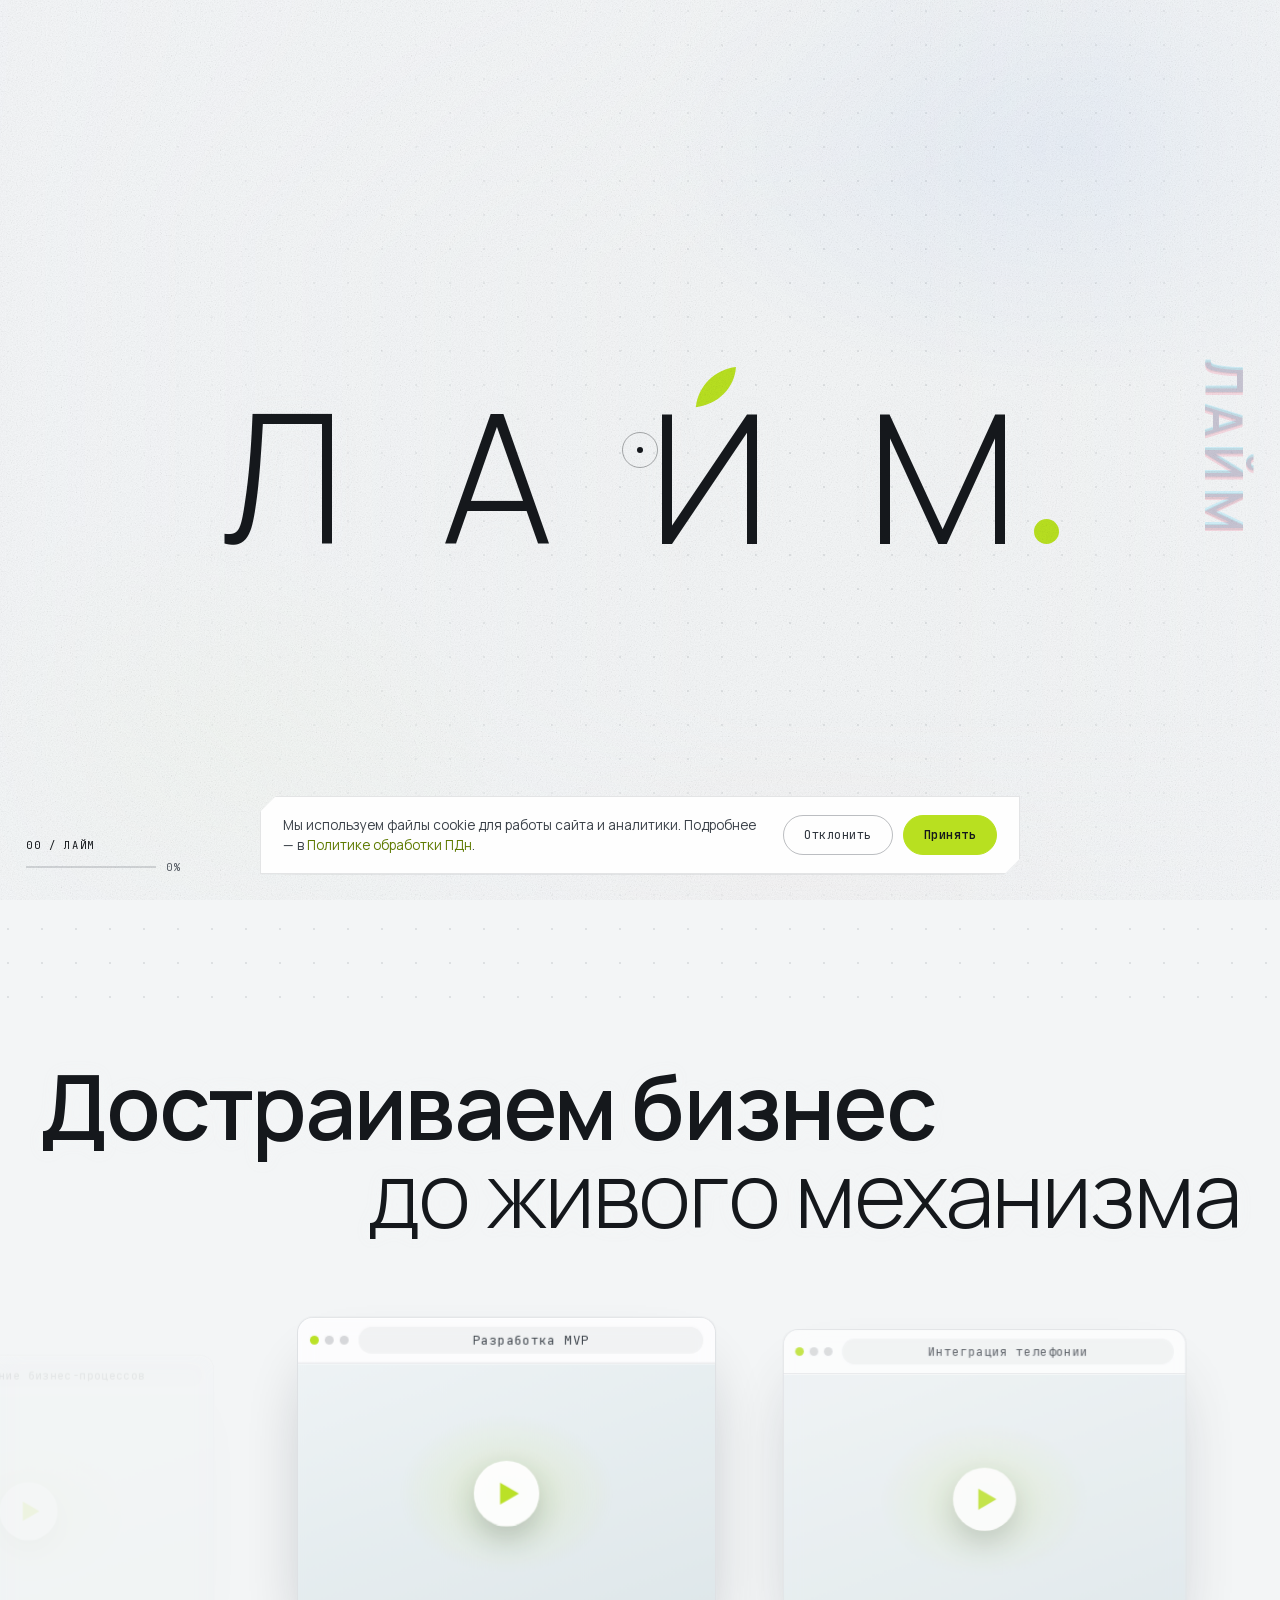
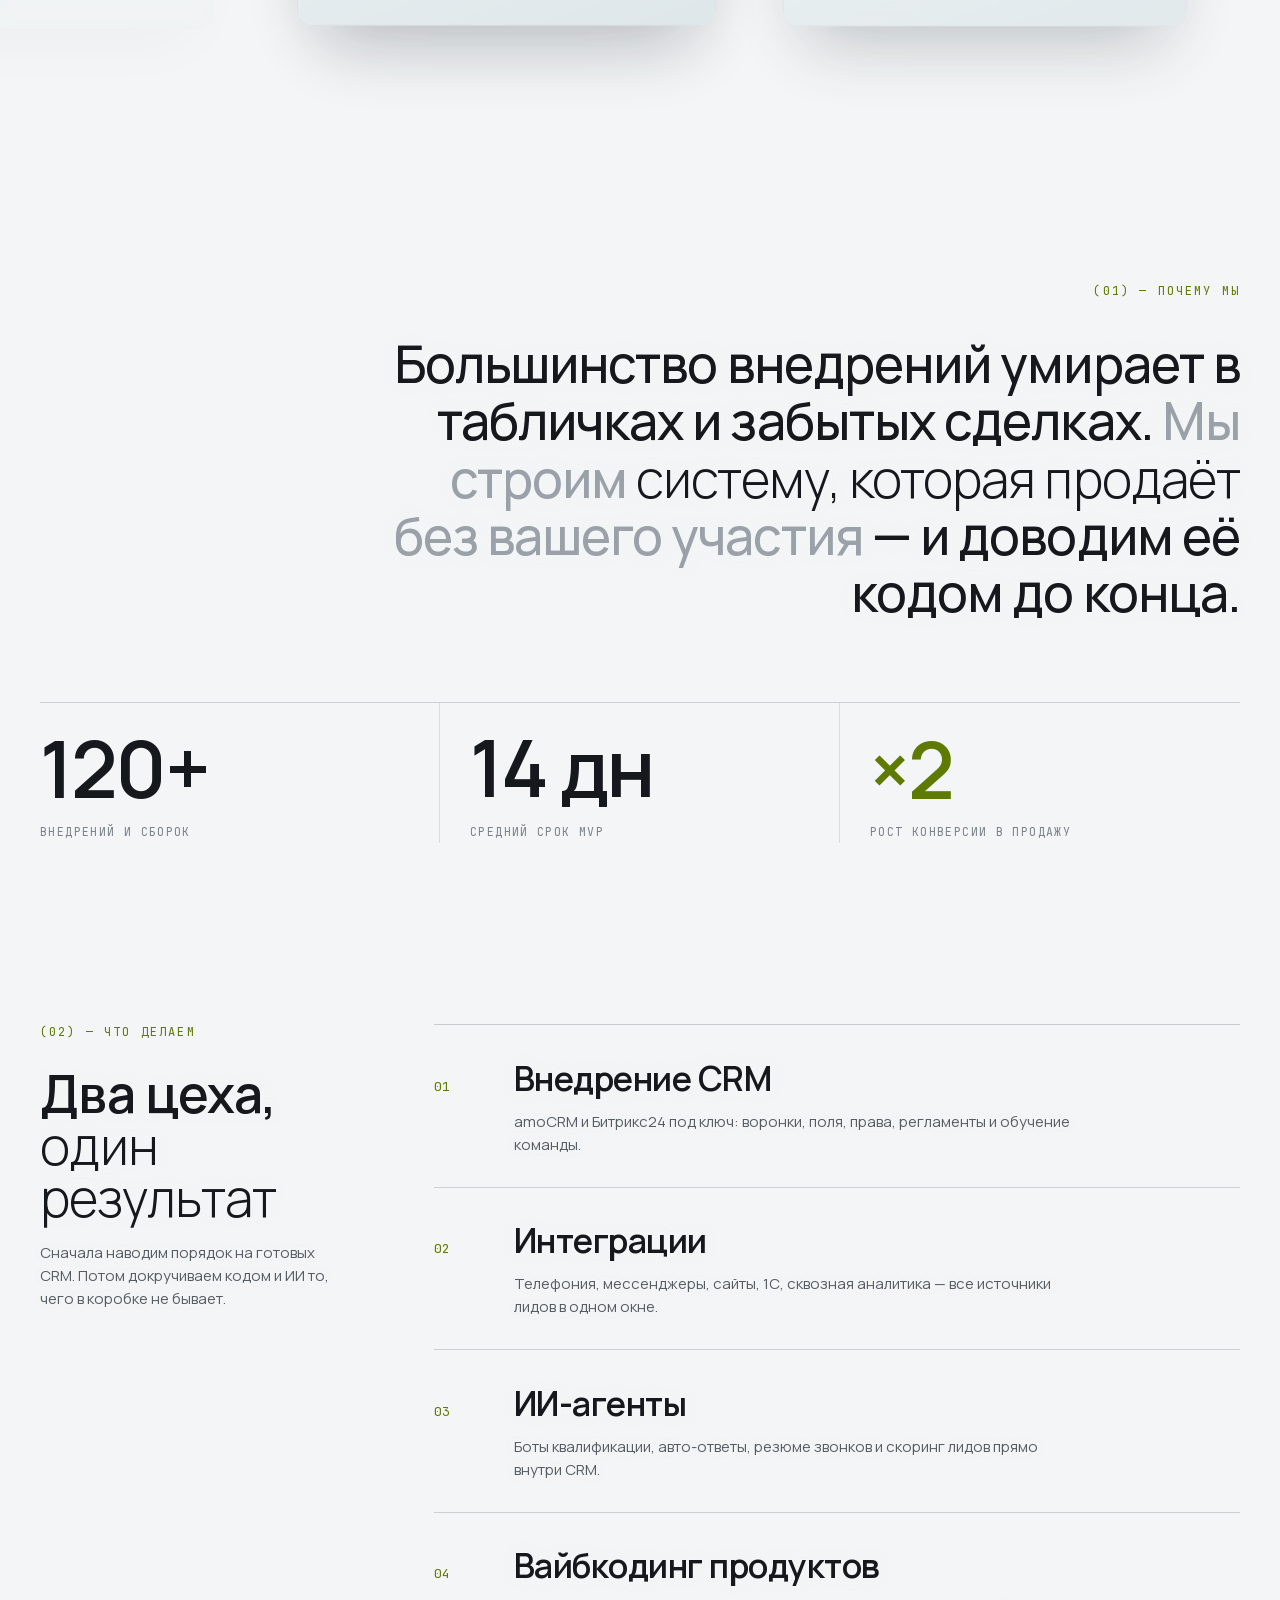
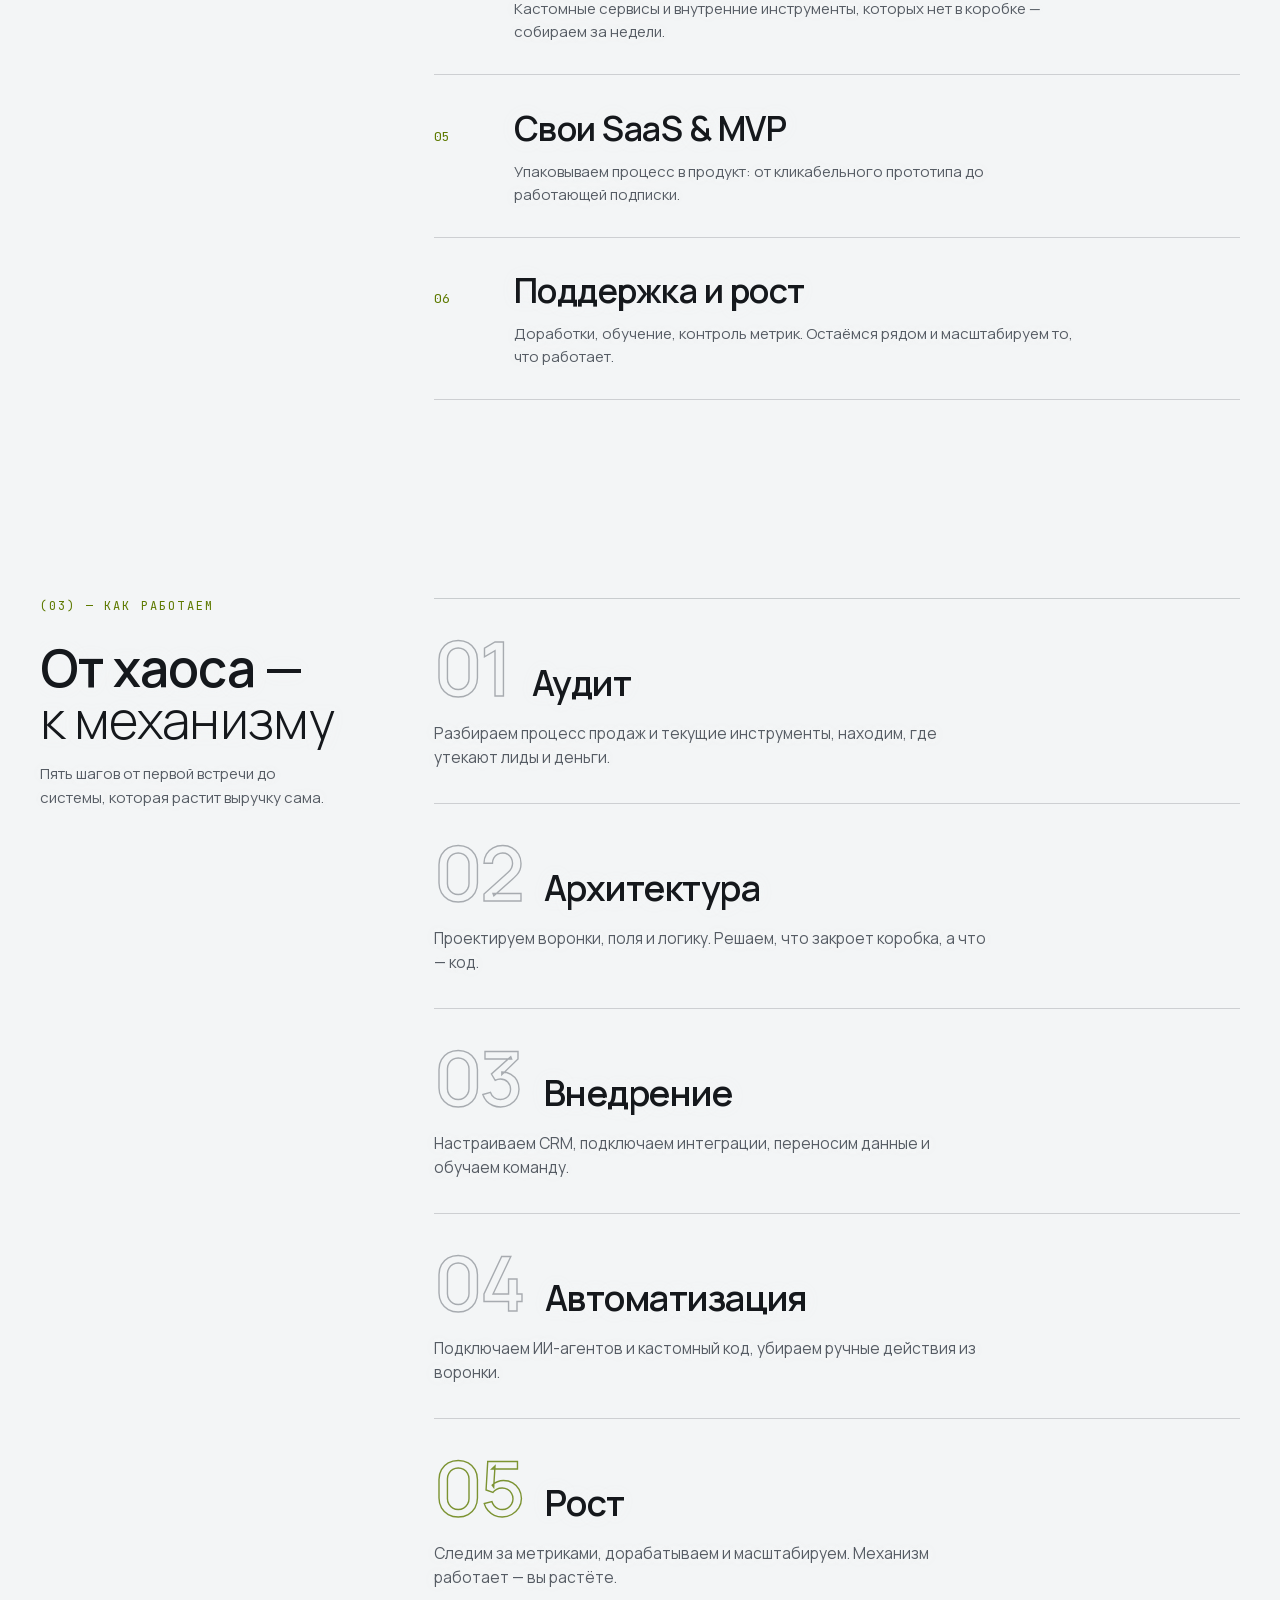
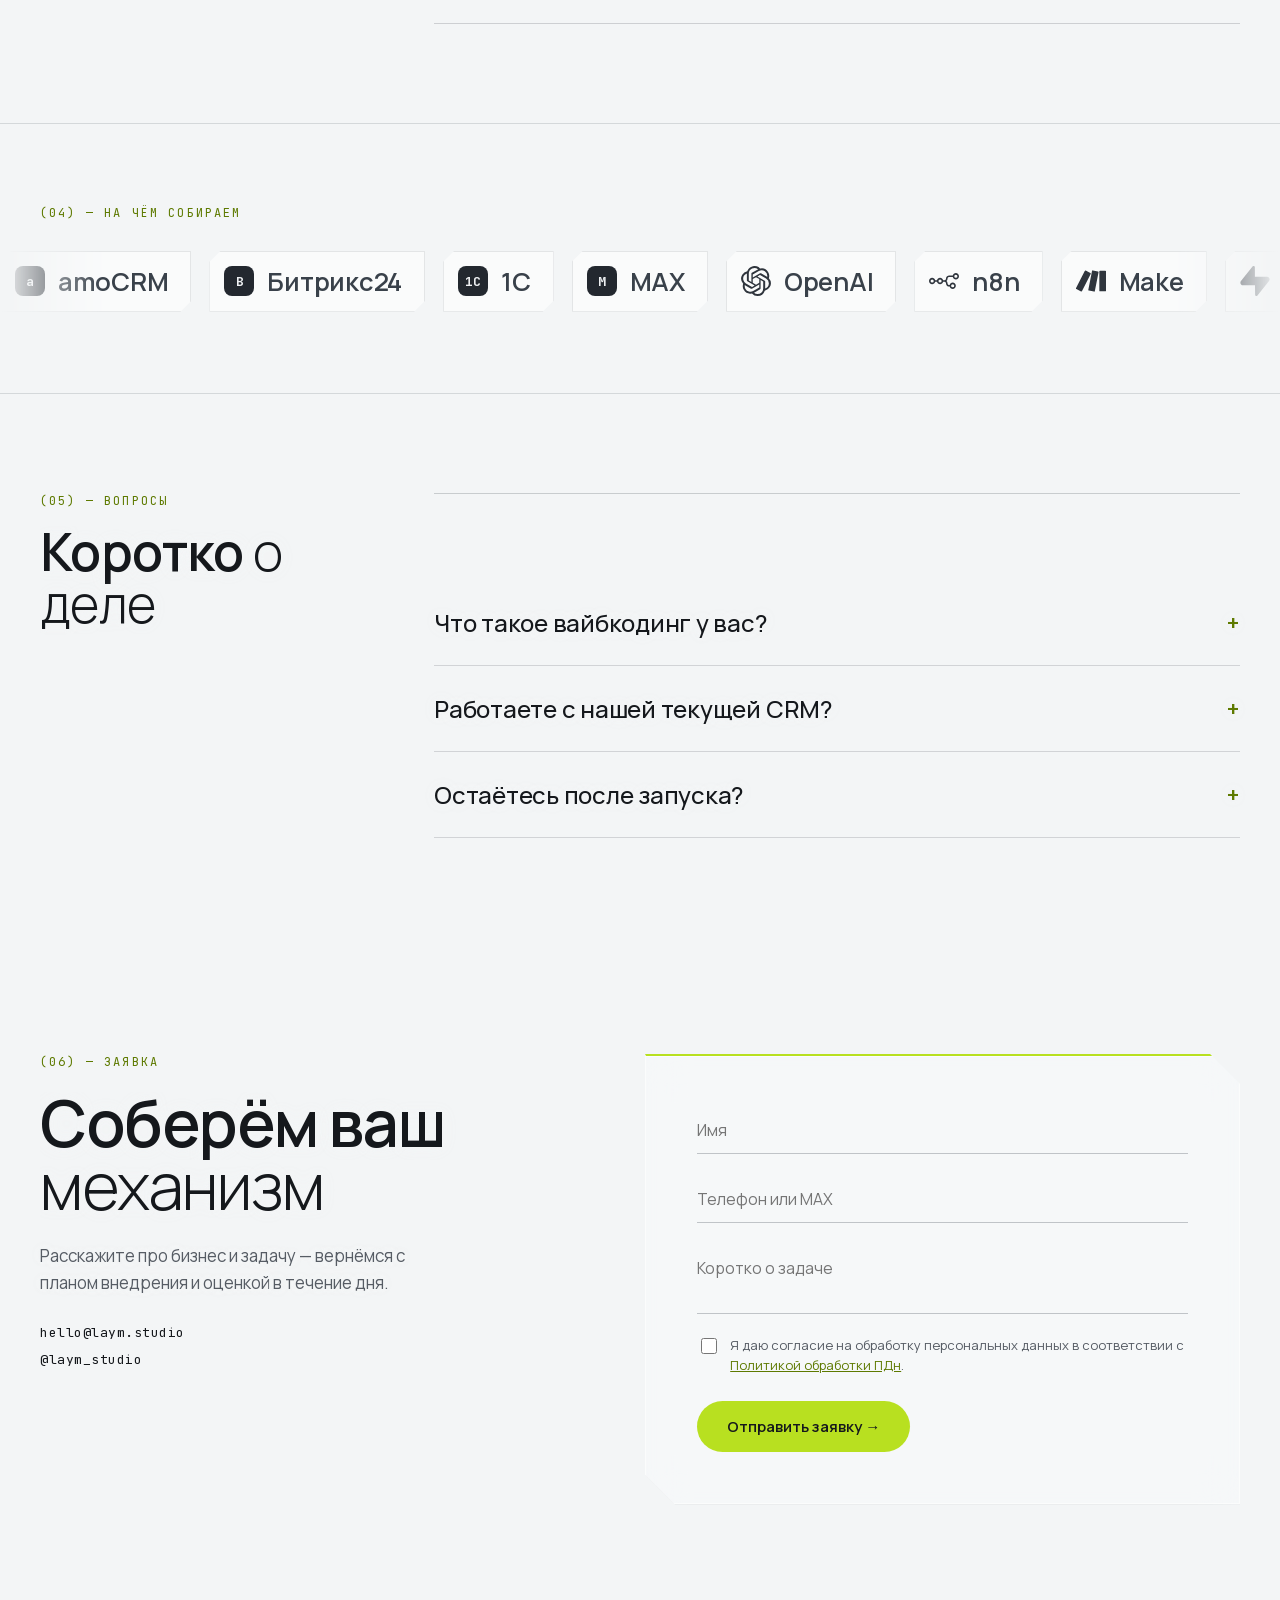
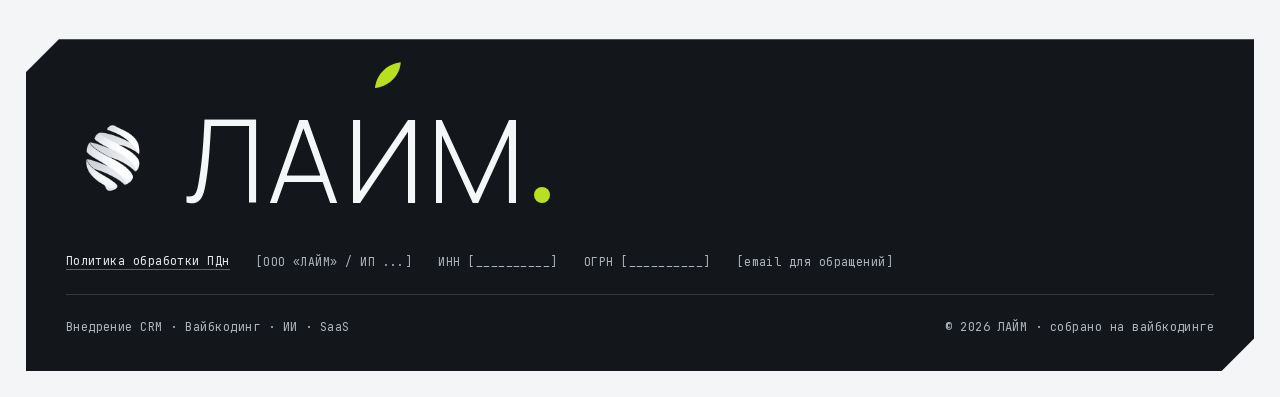
==== commit ee4a6186: "Кейсы вынесены на отдельные страницы + опубликован первый кейс - Новая страница cases.html — список " ====
--- a/index.html
+++ b/index.html
@@ -208,7 +208,7 @@
     <nav data-intro="nav" style="display:flex;align-items:center;gap:6px;opacity:0;transform:translateY(-14px);transition:opacity .7s ease,transform .9s cubic-bezier(.16,1,.3,1);">
       <a href="#services" style="padding:11px 18px;border-radius:100px;white-space:nowrap;font-family:'JetBrains Mono',monospace;font-size:12px;letter-spacing:0.02em;color:#565C64;background:transparent;transition:color .25s,background .25s;" onmouseover="this.style.color='#15181C';this.style.background='rgba(34,42,52,0.06)'" onmouseout="this.style.color='#565C64';this.style.background='transparent'">Услуги</a>
       <a href="#process" style="padding:11px 18px;border-radius:100px;white-space:nowrap;font-family:'JetBrains Mono',monospace;font-size:12px;letter-spacing:0.02em;color:#565C64;background:transparent;transition:color .25s,background .25s;" onmouseover="this.style.color='#15181C';this.style.background='rgba(34,42,52,0.06)'" onmouseout="this.style.color='#565C64';this.style.background='transparent'">Процесс</a>
-      <a href="#cases" style="padding:11px 18px;border-radius:100px;white-space:nowrap;font-family:'JetBrains Mono',monospace;font-size:12px;letter-spacing:0.02em;color:#565C64;background:transparent;transition:color .25s,background .25s;" onmouseover="this.style.color='#15181C';this.style.background='rgba(34,42,52,0.06)'" onmouseout="this.style.color='#565C64';this.style.background='transparent'">Кейсы</a>
+      <a href="cases.html" style="padding:11px 18px;border-radius:100px;white-space:nowrap;font-family:'JetBrains Mono',monospace;font-size:12px;letter-spacing:0.02em;color:#565C64;background:transparent;transition:color .25s,background .25s;" onmouseover="this.style.color='#15181C';this.style.background='rgba(34,42,52,0.06)'" onmouseout="this.style.color='#565C64';this.style.background='transparent'">Кейсы</a>
       <a href="#contact" class="lime-mag" style="padding:11px 20px;border-radius:100px;white-space:nowrap;font-family:'JetBrains Mono',monospace;font-size:12px;letter-spacing:0.02em;color:#15181C;background:var(--lime,#B8E020);transition:filter .25s,box-shadow .25s,transform .45s cubic-bezier(.16,1,.3,1);" onmouseover="this.style.filter='brightness(1.05)';this.style.boxShadow='0 6px 18px rgba(184,224,32,0.45)'" onmouseout="this.style.filter='';this.style.boxShadow=''"><span class="lime-swap"><span>Заявка →</span><span>Заявка →</span></span></a>
     </nav>
     <button id="lime-menu-btn" type="button" aria-label="Открыть меню" onclick="limeMenuToggle()">
@@ -222,7 +222,7 @@
       <nav class="lime-menu-links">
         <a href="#services" onclick="limeMenuToggle(false)">Услуги</a>
         <a href="#process" onclick="limeMenuToggle(false)">Процесс</a>
-        <a href="#cases" onclick="limeMenuToggle(false)">Кейсы</a>
+        <a href="cases.html" onclick="limeMenuToggle(false)">Кейсы</a>
         <a href="#contact" class="lime-menu-cta" onclick="limeMenuToggle(false)">Заявка →</a>
       </nav>
       <div class="lime-menu-foot">ЛАЙМ · CRM-внедрение × вайбкодинг</div>
@@ -378,46 +378,9 @@
     </section>
 
     <!-- CASES -->
-    <section id="cases" data-chapter="04" data-chname="КЕЙСЫ" style="max-width:1280px;margin:0 auto;padding:clamp(70px,11vh,140px) 40px;">
-      <div data-slide="up" style="display:flex;align-items:flex-end;justify-content:space-between;gap:24px;flex-wrap:wrap;margin-bottom:clamp(40px,6vh,72px);padding-bottom:24px;border-bottom:1px solid rgba(34,42,52,0.2);">
-        <div>
-          <div style="font-family:'JetBrains Mono',monospace;font-size:12px;letter-spacing:0.18em;color:#5e7a00;margin-bottom:20px;">(04) — КЕЙСЫ</div>
-          <h2 data-lines data-prlx="0.05" style="margin:0;font-weight:600;letter-spacing:-0.012em;line-height:1.0;font-size:clamp(34px,5.4vw,80px);">Что построили <span style="font-family:'Manrope',sans-serif;font-weight:300;">другим</span></h2>
-        </div>
-        <span style="font-family:'JetBrains Mono',monospace;font-size:12px;letter-spacing:0.14em;color:#969CA4;">003 / ВЫБРАННЫЕ</span>
-      </div>
-
-      <div data-slide="right" data-delay="0" style="display:grid;grid-template-columns:1fr 1fr;gap:clamp(28px,4vw,64px);align-items:center;padding:clamp(30px,5vh,56px) 0;border-bottom:1px solid rgba(34,42,52,0.16);">
-        <div>
-          <div style="display:flex;align-items:baseline;gap:18px;margin-bottom:18px;"><span style="font-size:clamp(34px,4vw,58px);font-weight:600;letter-spacing:-0.04em;line-height:0.9;color:transparent;-webkit-text-stroke:1.3px rgba(34,42,52,0.38);">01</span><span style="font-family:'JetBrains Mono',monospace;font-size:11.5px;letter-spacing:0.12em;color:#5e7a00;">amoCRM · ИНТЕГРАЦИИ</span></div>
-          <h3 style="margin:0 0 14px;font-size:clamp(26px,3.4vw,46px);font-weight:600;letter-spacing:-0.02em;line-height:1.02;">Опт без потерь лидов</h3>
-          <p style="margin:0;font-size:16px;line-height:1.55;color:#565C64;max-width:460px;">Свели сайт, телефонию и MAX в одну воронку amoCRM. Лиды не теряются, а менеджер видит всю историю касаний.</p>
-        </div>
-        <image-slot id="lime-case-1" shape="rect" class="lime-case-img" placeholder="Дашборд воронки" style="width:100%;height:clamp(240px,32vw,380px);display:block;border:1px solid rgba(34,42,52,0.14);clip-path:polygon(26px 0, 100% 0, 100% 100%, 0 100%, 0 26px);"></image-slot>
-      </div>
-
-      <div data-slide="left" data-delay="0" style="display:grid;grid-template-columns:1fr 1fr;gap:clamp(28px,4vw,64px);align-items:center;padding:clamp(30px,5vh,56px) 0;border-bottom:1px solid rgba(34,42,52,0.16);">
-        <image-slot id="lime-case-2" shape="rect" class="lime-case-img" placeholder="Интерфейс ИИ-бота" style="width:100%;height:clamp(240px,32vw,380px);display:block;border:1px solid rgba(34,42,52,0.14);clip-path:polygon(0 0, 100% 0, 100% 100%, 26px 100%, 0 calc(100% - 26px));order:-1;"></image-slot>
-        <div>
-          <div style="display:flex;align-items:baseline;gap:18px;margin-bottom:18px;"><span style="font-size:clamp(34px,4vw,58px);font-weight:600;letter-spacing:-0.04em;line-height:0.9;color:transparent;-webkit-text-stroke:1.3px rgba(34,42,52,0.38);">02</span><span style="font-family:'JetBrains Mono',monospace;font-size:11.5px;letter-spacing:0.12em;color:#5e7a00;">ИИ-АГЕНТ · БИТРИКС24</span></div>
-          <h3 style="margin:0 0 14px;font-size:clamp(26px,3.4vw,46px);font-weight:600;letter-spacing:-0.02em;line-height:1.02;">Квалификация на боте</h3>
-          <p style="margin:0;font-size:16px;line-height:1.55;color:#565C64;max-width:460px;">ИИ разбирает входящие, ставит теги и греет лида до звонка менеджера — отдел продаж берёт уже тёплых.</p>
-        </div>
-      </div>
-
-      <div data-slide="right" data-delay="0" style="display:grid;grid-template-columns:1fr 1fr;gap:clamp(28px,4vw,64px);align-items:center;padding:clamp(30px,5vh,56px) 0;border-bottom:1px solid rgba(34,42,52,0.16);">
-        <div>
-          <div style="display:flex;align-items:baseline;gap:18px;margin-bottom:18px;"><span style="font-size:clamp(34px,4vw,58px);font-weight:600;letter-spacing:-0.04em;line-height:0.9;color:transparent;-webkit-text-stroke:1.3px rgba(34,42,52,0.38);">03</span><span style="font-family:'JetBrains Mono',monospace;font-size:11.5px;letter-spacing:0.12em;color:#5e7a00;">SAAS · MVP</span></div>
-          <h3 style="margin:0 0 14px;font-size:clamp(26px,3.4vw,46px);font-weight:600;letter-spacing:-0.02em;line-height:1.02;">MVP за две недели</h3>
-          <p style="margin:0;font-size:16px;line-height:1.55;color:#565C64;max-width:460px;">Собрали на вайбкодинге работающий продукт с подпиской и личным кабинетом — от прототипа до первых платящих.</p>
-        </div>
-        <image-slot id="lime-case-3" shape="rect" class="lime-case-img" placeholder="Экран SaaS-продукта" style="width:100%;height:clamp(240px,32vw,380px);display:block;border:1px solid rgba(34,42,52,0.14);clip-path:polygon(26px 0, 100% 0, 100% 100%, 0 100%, 0 26px);"></image-slot>
-      </div>
-    </section>
-
     <!-- STACK TICKER -->
-    <section data-chapter="05" data-chname="СТЕК" style="padding:clamp(56px,9vh,104px) 0;overflow:hidden;border-top:1px solid rgba(34,42,52,0.14);border-bottom:1px solid rgba(34,42,52,0.14);">
-      <div style="max-width:1280px;margin:0 auto 30px;padding:0 40px;font-family:'JetBrains Mono',monospace;font-size:12px;letter-spacing:0.18em;color:#5e7a00;">(05) — НА ЧЁМ СОБИРАЕМ</div>
+    <section data-chapter="04" data-chname="СТЕК" style="padding:clamp(56px,9vh,104px) 0;overflow:hidden;border-top:1px solid rgba(34,42,52,0.14);border-bottom:1px solid rgba(34,42,52,0.14);">
+      <div style="max-width:1280px;margin:0 auto 30px;padding:0 40px;font-family:'JetBrains Mono',monospace;font-size:12px;letter-spacing:0.18em;color:#5e7a00;">(04) — НА ЧЁМ СОБИРАЕМ</div>
       <div class="lime-mq-wrap" style="-webkit-mask-image:linear-gradient(90deg,transparent,#000 8%,#000 92%,transparent);mask-image:linear-gradient(90deg,transparent,#000 8%,#000 92%,transparent);">
         <div class="lime-mq" style="display:flex;width:max-content;gap:18px;animation:lime-marquee 42s linear infinite;">
           <div style="display:flex;gap:18px;padding-right:18px;"><span class="lime-stk"><span class="lime-stk-ic lime-stk-mono">a</span><span class="lime-stk-nm">amoCRM</span></span><span class="lime-stk"><span class="lime-stk-ic lime-stk-mono">B</span><span class="lime-stk-nm">Битрикс24</span></span><span class="lime-stk"><span class="lime-stk-ic lime-stk-mono">1С</span><span class="lime-stk-nm">1С</span></span><span class="lime-stk"><span class="lime-stk-ic lime-stk-mono">M</span><span class="lime-stk-nm">MAX</span></span><span class="lime-stk"><span class="lime-stk-ic"><svg viewBox='0 0 24 24'><path d='M22.2819 9.8211a5.9847 5.9847 0 0 0-.5157-4.9108 6.0462 6.0462 0 0 0-6.5098-2.9A6.0651 6.0651 0 0 0 4.9807 4.1818a5.9847 5.9847 0 0 0-3.9977 2.9 6.0462 6.0462 0 0 0 .7427 7.0966 5.98 5.98 0 0 0 .511 4.9107 6.051 6.051 0 0 0 6.5146 2.9001A5.9847 5.9847 0 0 0 13.2599 24a6.0557 6.0557 0 0 0 5.7718-4.2058 5.9894 5.9894 0 0 0 3.9977-2.9001 6.0557 6.0557 0 0 0-.7475-7.0729zm-9.022 12.6081a4.4755 4.4755 0 0 1-2.8764-1.0408l.1419-.0804 4.7783-2.7582a.7948.7948 0 0 0 .3927-.6813v-6.7369l2.02 1.1686a.071.071 0 0 1 .038.052v5.5826a4.504 4.504 0 0 1-4.4945 4.4944zm-9.6607-4.1254a4.4708 4.4708 0 0 1-.5346-3.0137l.142.0852 4.783 2.7582a.7712.7712 0 0 0 .7806 0l5.8428-3.3685v2.3324a.0804.0804 0 0 1-.0332.0615L9.74 19.9502a4.4992 4.4992 0 0 1-6.1408-1.6464zM2.3408 7.8956a4.485 4.485 0 0 1 2.3655-1.9728V11.6a.7664.7664 0 0 0 .3879.6765l5.8144 3.3543-2.0201 1.1685a.0757.0757 0 0 1-.071 0l-4.8303-2.7865A4.504 4.504 0 0 1 2.3408 7.872zm16.5963 3.8558L13.1038 8.364 15.1192 7.2a.0757.0757 0 0 1 .071 0l4.8303 2.7913a4.4944 4.4944 0 0 1-.6765 8.1042v-5.6772a.79.79 0 0 0-.407-.667zm2.0107-3.0231l-.142-.0852-4.7735-2.7818a.7759.7759 0 0 0-.7854 0L9.409 9.2297V6.8974a.0662.0662 0 0 1 .0284-.0615l4.8303-2.7866a4.4992 4.4992 0 0 1 6.6802 4.66zM8.3065 12.863l-2.02-1.1638a.0804.0804 0 0 1-.038-.0567V6.0742a4.4992 4.4992 0 0 1 7.3757-3.4537l-.142.0805L8.704 5.459a.7948.7948 0 0 0-.3927.6813zm1.0976-2.3654l2.602-1.4998 2.6069 1.4998v2.9994l-2.5974 1.4997-2.6067-1.4997Z'/></svg></span><span class="lime-stk-nm">OpenAI</span></span><span class="lime-stk"><span class="lime-stk-ic"><svg viewBox='0 0 24 24'><path d='M21.4737 5.6842c-1.1772 0-2.1663.8051-2.4468 1.8947h-2.8955c-1.235 0-2.289.893-2.492 2.111l-.1038.623a1.263 1.263 0 0 1-1.246 1.0555H11.289c-.2805-1.0896-1.2696-1.8947-2.4468-1.8947s-2.1663.8051-2.4467 1.8947H4.973c-.2805-1.0896-1.2696-1.8947-2.4468-1.8947C1.1311 9.4737 0 10.6047 0 12s1.131 2.5263 2.5263 2.5263c1.1772 0 2.1663-.8051 2.4468-1.8947h1.4223c.2804 1.0896 1.2696 1.8947 2.4467 1.8947 1.1772 0 2.1663-.8051 2.4468-1.8947h1.0008a1.263 1.263 0 0 1 1.2459 1.0555l.1038.623c.203 1.218 1.257 2.111 2.492 2.111h.3692c.2804 1.0895 1.2696 1.8947 2.4468 1.8947 1.3952 0 2.5263-1.131 2.5263-2.5263s-1.131-2.5263-2.5263-2.5263c-1.1772 0-2.1664.805-2.4468 1.8947h-.3692a1.263 1.263 0 0 1-1.246-1.0555l-.1037-.623A2.52 2.52 0 0 0 13.9607 12a2.52 2.52 0 0 0 .821-1.4794l.1038-.623a1.263 1.263 0 0 1 1.2459-1.0555h2.8955c.2805 1.0896 1.2696 1.8947 2.4468 1.8947 1.3952 0 2.5263-1.131 2.5263-2.5263s-1.131-2.5263-2.5263-2.5263m0 1.2632a1.263 1.263 0 0 1 1.2631 1.2631 1.263 1.263 0 0 1-1.2631 1.2632 1.263 1.263 0 0 1-1.2632-1.2632 1.263 1.263 0 0 1 1.2632-1.2631M2.5263 10.7368A1.263 1.263 0 0 1 3.7895 12a1.263 1.263 0 0 1-1.2632 1.2632A1.263 1.263 0 0 1 1.2632 12a1.263 1.263 0 0 1 1.2631-1.2632m6.3158 0A1.263 1.263 0 0 1 10.1053 12a1.263 1.263 0 0 1-1.2632 1.2632A1.263 1.263 0 0 1 7.579 12a1.263 1.263 0 0 1 1.2632-1.2632m10.1053 3.7895a1.263 1.263 0 0 1 1.2631 1.2632 1.263 1.263 0 0 1-1.2631 1.2631 1.263 1.263 0 0 1-1.2632-1.2631 1.263 1.263 0 0 1 1.2632-1.2632'/></svg></span><span class="lime-stk-nm">n8n</span></span><span class="lime-stk"><span class="lime-stk-ic"><svg viewBox='0 0 24 24'><path d='M13.38 3.498c-.27 0-.511.19-.566.465L9.85 18.986a.578.578 0 0 0 .453.678l4.095.826a.58.58 0 0 0 .682-.455l2.963-15.021a.578.578 0 0 0-.453-.678l-4.096-.826a.589.589 0 0 0-.113-.012zm-5.876.098a.576.576 0 0 0-.516.318L.062 17.697a.575.575 0 0 0 .256.774l3.733 1.877a.578.578 0 0 0 .775-.258l6.926-13.781a.577.577 0 0 0-.256-.776L7.762 3.658a.571.571 0 0 0-.258-.062zm11.74.115a.576.576 0 0 0-.576.576v15.426c0 .318.258.578.576.578h4.178a.58.58 0 0 0 .578-.578V4.287a.578.578 0 0 0-.578-.576Z'/></svg></span><span class="lime-stk-nm">Make</span></span><span class="lime-stk"><span class="lime-stk-ic"><svg viewBox='0 0 24 24'><path d='M11.9 1.036c-.015-.986-1.26-1.41-1.874-.637L.764 12.05C-.33 13.427.65 15.455 2.409 15.455h9.579l.113 7.51c.014.985 1.259 1.408 1.873.636l9.262-11.653c1.093-1.375.113-3.403-1.645-3.403h-9.642z'/></svg></span><span class="lime-stk-nm">Supabase</span></span><span class="lime-stk"><span class="lime-stk-ic"><svg viewBox='0 0 24 24'><path d='M18.665 21.978C16.758 23.255 14.465 24 12 24 5.377 24 0 18.623 0 12S5.377 0 12 0s12 5.377 12 12c0 3.583-1.574 6.801-4.067 9.001L9.219 7.2H7.2v9.596h1.615V9.251l9.85 12.727Zm-3.332-8.533 1.6 2.061V7.2h-1.6v6.245Z'/></svg></span><span class="lime-stk-nm">Next.js</span></span><span class="lime-stk"><span class="lime-stk-ic"><svg viewBox='0 0 24 24'><rect x='3' y='13' width='4' height='8' rx='1'/><rect x='10' y='8' width='4' height='13' rx='1'/><rect x='17' y='4' width='4' height='17' rx='1'/></svg></span><span class="lime-stk-nm">Сквозная аналитика</span></span></div>
@@ -427,10 +390,10 @@
     </section>
 
     <!-- FAQ -->
-    <section id="faq" data-chapter="06" data-chname="FAQ" style="max-width:1280px;margin:0 auto;padding:clamp(70px,11vh,140px) 40px;">
+    <section id="faq" data-chapter="05" data-chname="FAQ" style="max-width:1280px;margin:0 auto;padding:clamp(70px,11vh,140px) 40px;">
       <div style="display:grid;grid-template-columns:minmax(220px,0.82fr) 2fr;gap:clamp(28px,5vw,80px);align-items:start;">
         <div data-slide="up" style="position:sticky;top:118px;">
-          <div style="font-family:'JetBrains Mono',monospace;font-size:12px;letter-spacing:0.18em;color:#5e7a00;margin-bottom:22px;">(06) — ВОПРОСЫ</div>
+          <div style="font-family:'JetBrains Mono',monospace;font-size:12px;letter-spacing:0.18em;color:#5e7a00;margin-bottom:22px;">(05) — ВОПРОСЫ</div>
           <h2 data-lines data-prlx="0.05" style="margin:0;font-weight:600;letter-spacing:-0.012em;line-height:1.02;font-size:clamp(30px,4vw,60px);">Коротко <span style="font-family:'Manrope',sans-serif;font-weight:300;">о деле</span></h2>
         </div>
         <div style="border-top:1px solid rgba(34,42,52,0.2);">
@@ -455,10 +418,10 @@
     </section>
 
     <!-- CONTACT -->
-    <section id="contact" data-chapter="07" data-chname="КОНТАКТ" style="max-width:1280px;margin:0 auto;padding:clamp(80px,13vh,170px) 40px clamp(50px,8vh,90px);">
+    <section id="contact" data-chapter="06" data-chname="КОНТАКТ" style="max-width:1280px;margin:0 auto;padding:clamp(80px,13vh,170px) 40px clamp(50px,8vh,90px);">
       <div style="display:grid;grid-template-columns:1fr 1.1fr;gap:clamp(32px,5vw,72px);align-items:start;">
         <div data-slide="left">
-          <div style="font-family:'JetBrains Mono',monospace;font-size:12px;letter-spacing:0.18em;color:#5e7a00;">(07) — ЗАЯВКА</div>
+          <div style="font-family:'JetBrains Mono',monospace;font-size:12px;letter-spacing:0.18em;color:#5e7a00;">(06) — ЗАЯВКА</div>
           <h2 data-lines data-prlx="0.05" style="margin:18px 0 30px;font-weight:600;letter-spacing:-0.022em;line-height:0.98;font-size:clamp(38px,5vw,78px);">Соберём ваш<br><span style="font-family:'Manrope',sans-serif;font-weight:300;">механизм</span></h2>
           <p style="margin:0 0 28px;font-size:17px;line-height:1.55;color:#565C64;max-width:380px;">Расскажите про бизнес и задачу — вернёмся с планом внедрения и оценкой в течение дня.</p>
           <div style="display:flex;flex-direction:column;gap:10px;font-family:'JetBrains Mono',monospace;font-size:13px;letter-spacing:0.04em;color:#15181C;">
@@ -486,14 +449,14 @@
           <img src="logo-mark-white.png" alt="ЛАЙМ" width="90" height="90" style="width:clamp(42px,7vw,90px);height:auto;flex:none;">
           <div style="font-family:'Manrope',sans-serif;font-weight:300;letter-spacing:0.04em;line-height:1;font-size:clamp(40px,9vw,116px);color:#F4F6F7;">ЛА<span aria-label="Й" style="position:relative;">И<span aria-hidden="true" style="position:absolute;left:50%;top:-0.2em;transform:translateX(-46%);width:0.32em;height:0.32em;pointer-events:none;"><svg viewBox="0 0 100 100" style="width:100%;height:100%;display:block;overflow:visible;"><path d="M86 14 C 50 18, 20 46, 16 84 C 54 80, 84 50, 86 14 Z" fill="var(--lime,#B8E020)"></path></svg></span></span>М<span style="display:inline-block;width:0.14em;height:0.14em;border-radius:50%;background:var(--lime,#B8E020);margin-left:0.05em;"></span></div>
         </div>
-        <div style="display:flex;flex-wrap:wrap;gap:10px 26px;align-items:center;margin-top:clamp(28px,4vh,44px);font-family:'JetBrains Mono',monospace;font-size:11.5px;letter-spacing:0.04em;color:#8A9098;">
-          <a href="policy.html" style="color:#dfe3d6;text-decoration:none;border-bottom:1px solid rgba(184,224,32,0.45);padding-bottom:1px;">Политика обработки ПДн</a>
+        <div style="display:flex;flex-wrap:wrap;gap:10px 26px;align-items:center;margin-top:clamp(28px,4vh,44px);font-family:'JetBrains Mono',monospace;font-size:11.5px;letter-spacing:0.04em;color:#AEB4BC;">
+          <a href="policy.html" style="color:#E7EBEF;text-decoration:none;border-bottom:1px solid rgba(184,224,32,0.45);padding-bottom:1px;">Политика обработки ПДн</a>
           <span>[ООО «ЛАЙМ» / ИП ...]</span>
           <span>ИНН [__________]</span>
           <span>ОГРН [__________]</span>
           <span>[email для обращений]</span>
         </div>
-        <div style="display:flex;align-items:center;justify-content:space-between;gap:24px;flex-wrap:wrap;margin-top:24px;padding-top:24px;border-top:1px solid rgba(255,255,255,0.14);font-family:'JetBrains Mono',monospace;font-size:12px;color:#8A9098;letter-spacing:0.04em;">
+        <div style="display:flex;align-items:center;justify-content:space-between;gap:24px;flex-wrap:wrap;margin-top:24px;padding-top:24px;border-top:1px solid rgba(255,255,255,0.14);font-family:'JetBrains Mono',monospace;font-size:12px;color:#AEB4BC;letter-spacing:0.04em;">
           <span>Внедрение CRM · Вайбкодинг · ИИ · SaaS</span>
           <span>© 2026 ЛАЙМ · собрано на вайбкодинге</span>
         </div>
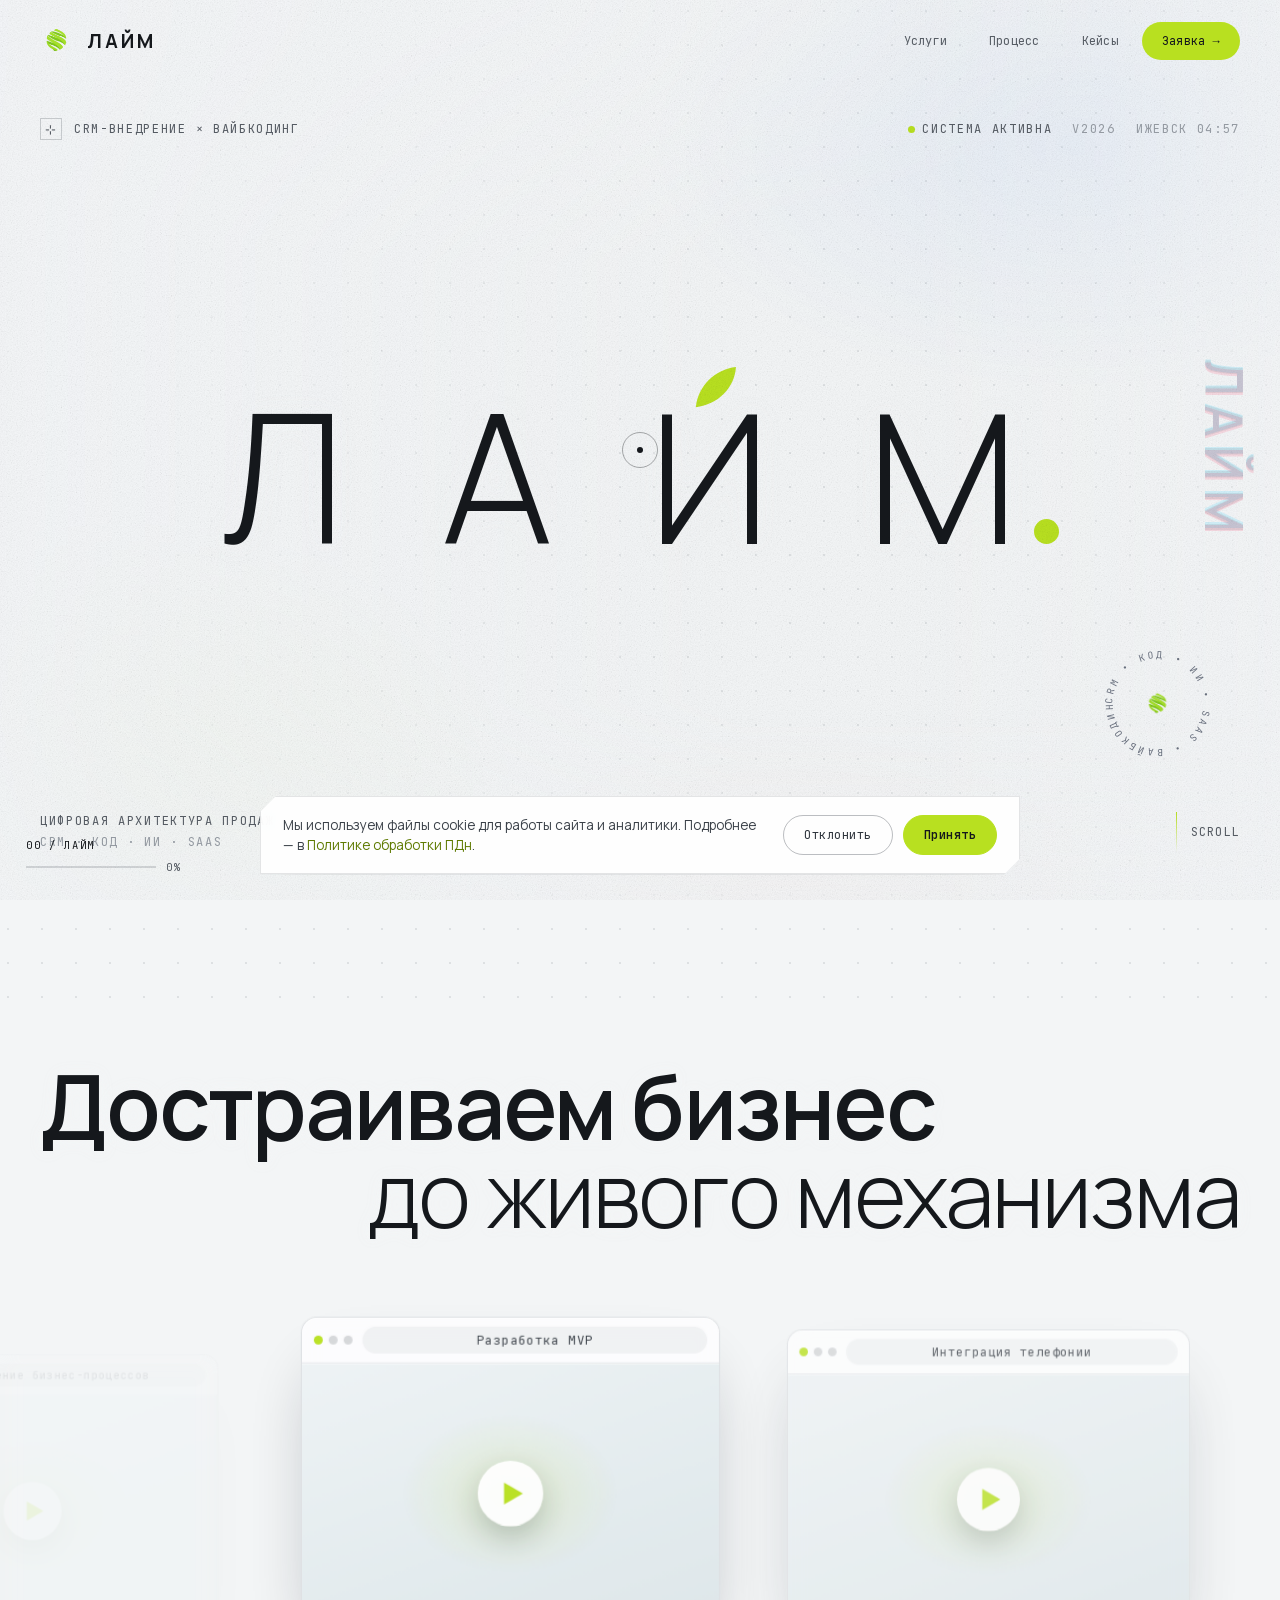
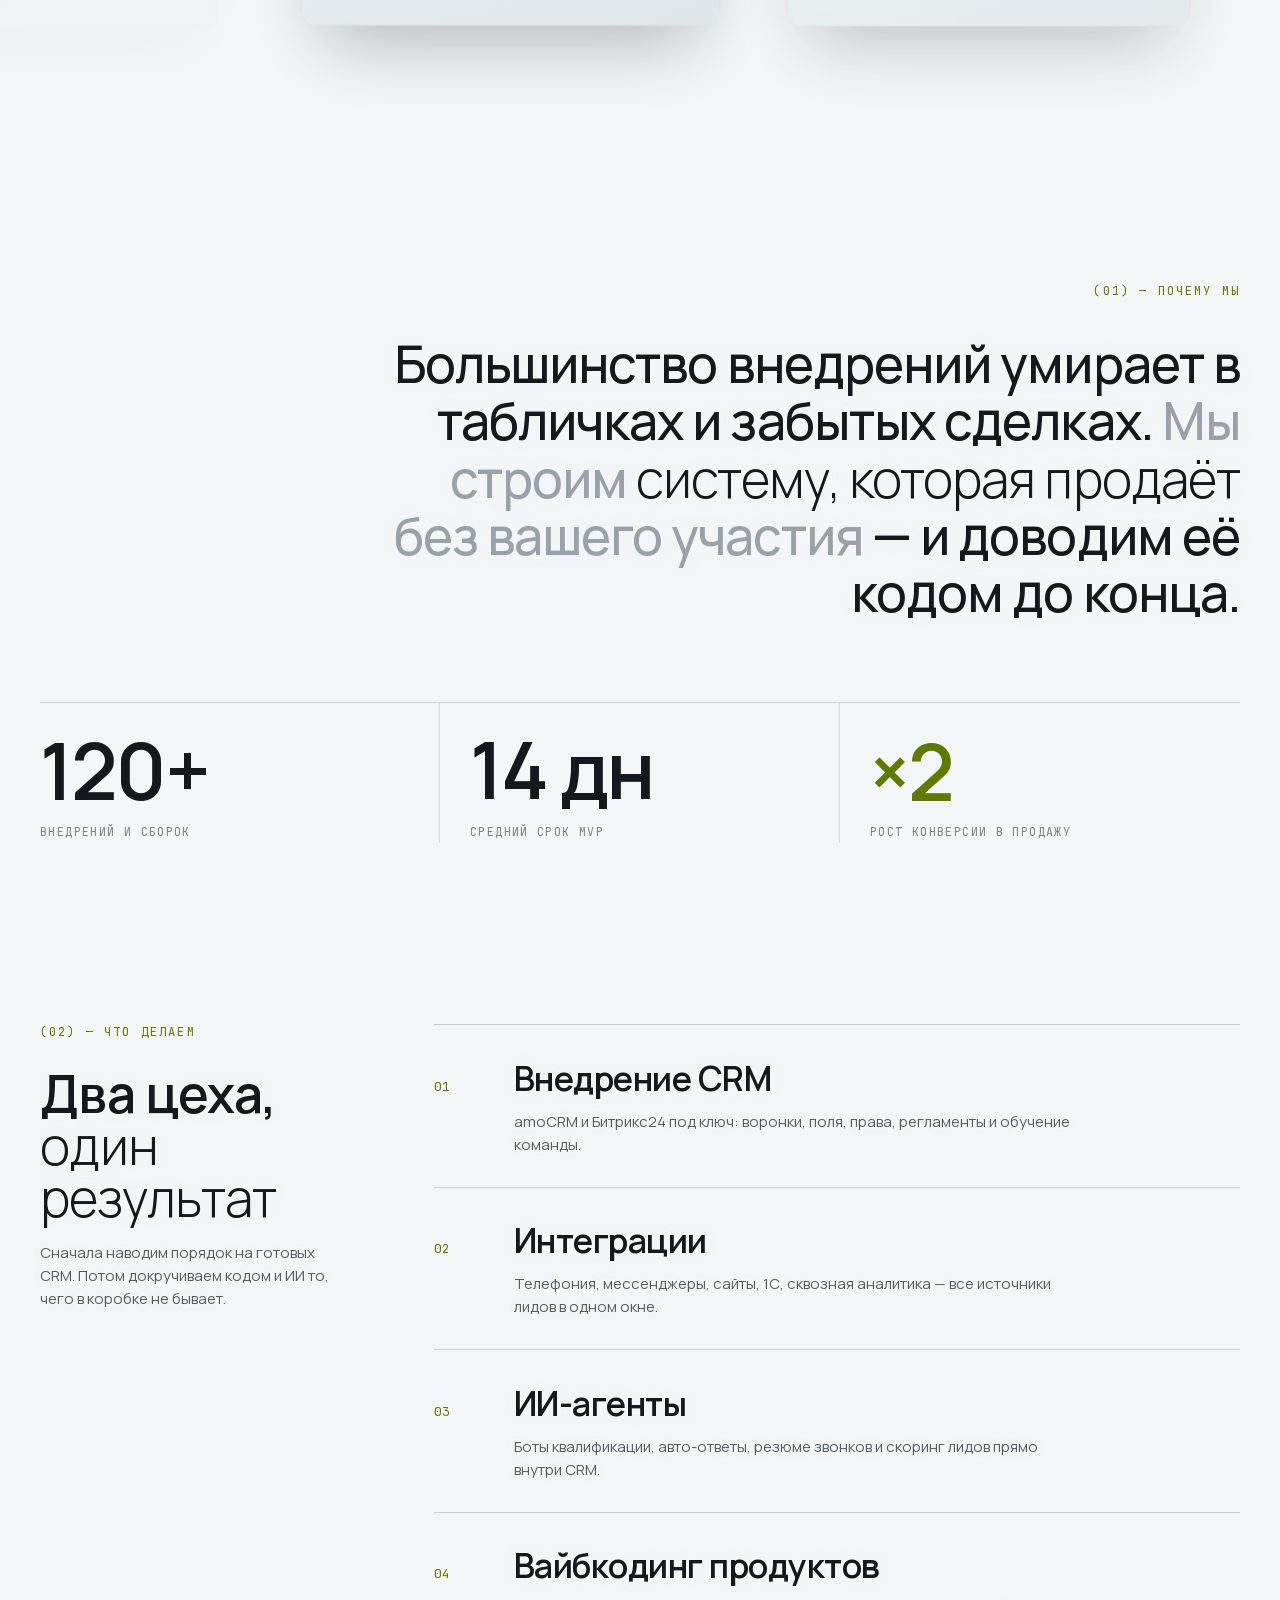
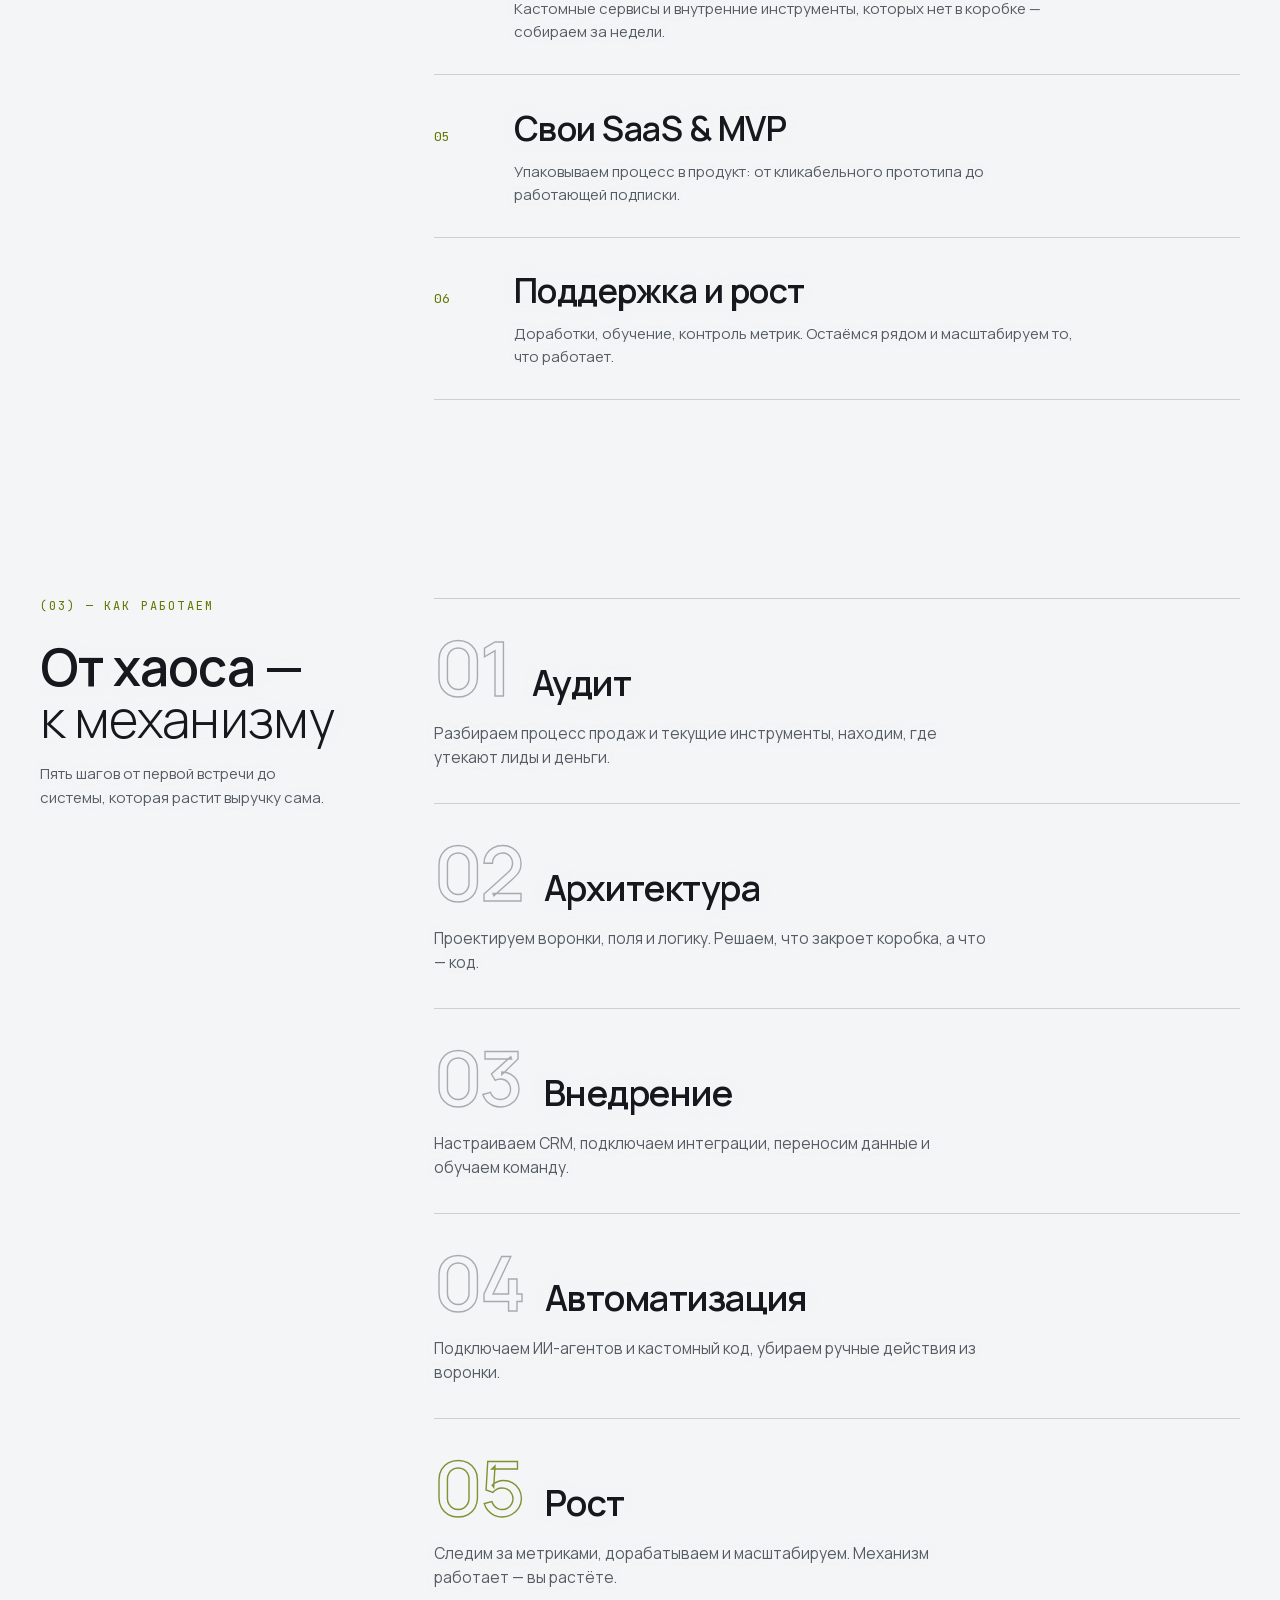
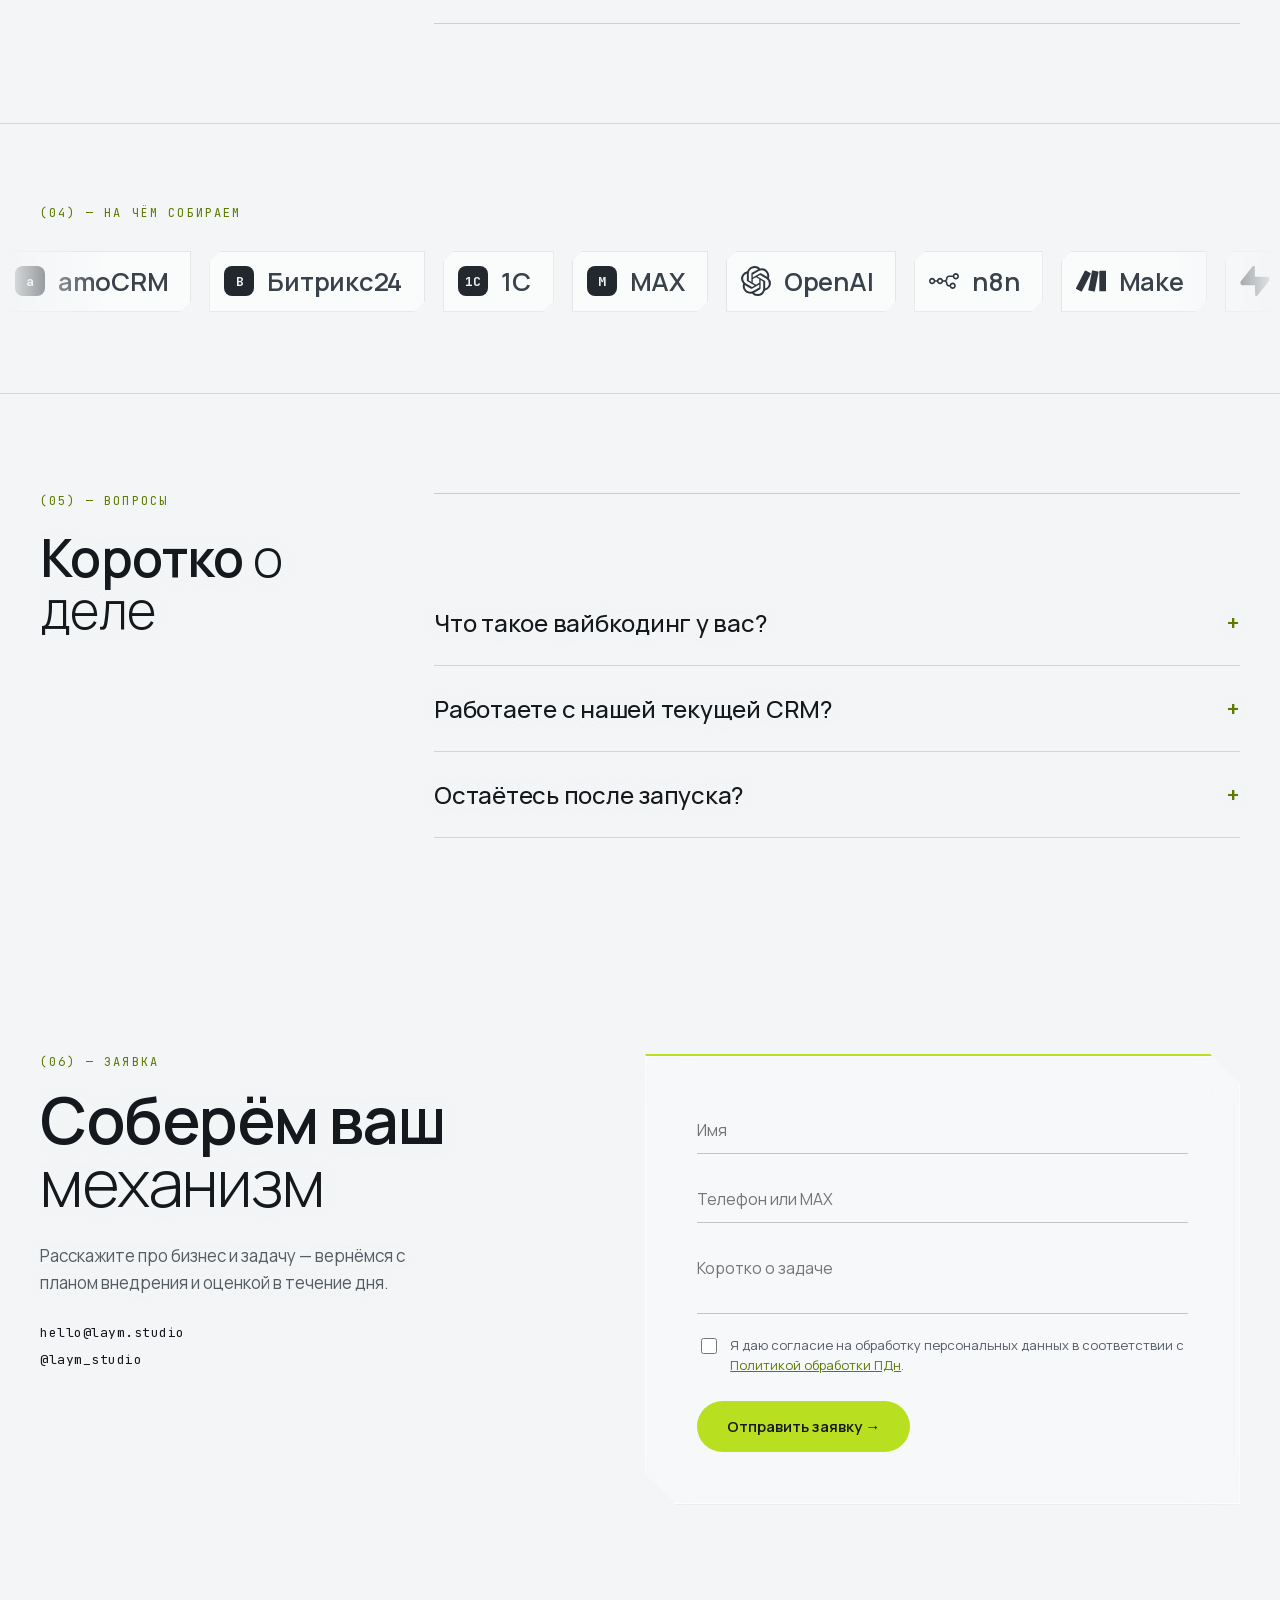
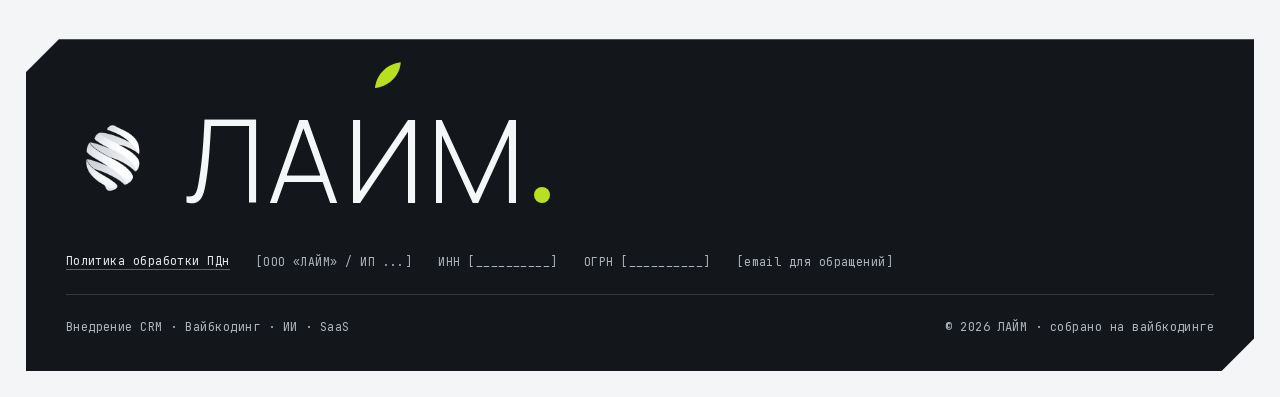
==== commit 9ee3fa82: "Кастомный курсор: единый lime-cursor.js на всех страницах + светлый на тёмном - Курсор вынесен из in" ====
--- a/index.html
+++ b/index.html
@@ -143,18 +143,7 @@
   .lime-swap>span:last-child{position:absolute;inset:0;transform:translateY(108%);}
   .lime-mag:hover .lime-swap>span:first-child{transform:translateY(-108%);}
   .lime-mag:hover .lime-swap>span:last-child{transform:translateY(0);}
-  #lime-cur-dot,#lime-cur-ring{display:none;}
-  @media (hover:hover) and (pointer:fine){
-    html.lime-cur, html.lime-cur *{cursor:none!important;}
-    html.lime-cur #lime-cur-dot{display:block;}
-    html.lime-cur #lime-cur-ring{display:flex;}
-    #lime-cur-dot{position:fixed;left:0;top:0;z-index:9700;width:6px;height:6px;border-radius:50%;background:#15181C;pointer-events:none;will-change:transform;}
-    #lime-cur-ring{position:fixed;left:0;top:0;z-index:9699;width:36px;height:36px;border-radius:100px;border:1.2px solid rgba(21,24,28,0.35);background:rgba(255,255,255,0);pointer-events:none;align-items:center;justify-content:center;font-family:'JetBrains Mono',monospace;font-size:9.5px;letter-spacing:0.08em;text-transform:uppercase;color:#15181C;white-space:nowrap;will-change:transform;transition:width .35s cubic-bezier(.16,1,.3,1),height .35s cubic-bezier(.16,1,.3,1),background .3s,border-color .3s;}
-    #lime-cur-ring span{opacity:0;transition:opacity .25s;}
-    #lime-cur-ring.hov{width:54px;height:54px;border-color:rgba(94,122,0,0.6);}
-    #lime-cur-ring.lab{width:78px;height:78px;background:rgba(255,255,255,0.92);border-color:rgba(94,122,0,0.5);}
-    #lime-cur-ring.lab span{opacity:1;}
-  }
+  /* кастомный курсор вынесен в lime-cursor.js (единый на всех страницах) */
   /* ---- mobile slide-in menu (glyphslabs-style letter reveal) ---- */
   #lime-menu-btn{display:none;flex-direction:column;align-items:center;justify-content:center;gap:5px;width:38px;height:38px;flex:none;border-radius:100px;border:1px solid rgba(34,42,52,0.18);background:transparent;cursor:pointer;padding:0;}
   #lime-menu-btn span{display:block;width:15px;height:1.4px;background:#15181C;border-radius:2px;transition:transform .3s cubic-bezier(.16,1,.3,1),opacity .3s;}
@@ -443,7 +432,7 @@
     </section>
 
     <!-- FOOTER -->
-    <footer style="background:#13171B;color:#E8EBEE;margin:clamp(40px,7vh,90px) clamp(12px,2vw,28px) clamp(12px,2vw,28px);clip-path:polygon(clamp(20px,2.6vw,34px) 0, 100% 0, 100% calc(100% - clamp(20px,2.6vw,34px)), calc(100% - clamp(20px,2.6vw,34px)) 100%, 0 100%, 0 clamp(20px,2.6vw,34px));overflow:hidden;">
+    <footer data-cursor-dark style="background:#13171B;color:#E8EBEE;margin:clamp(40px,7vh,90px) clamp(12px,2vw,28px) clamp(12px,2vw,28px);clip-path:polygon(clamp(20px,2.6vw,34px) 0, 100% 0, 100% calc(100% - clamp(20px,2.6vw,34px)), calc(100% - clamp(20px,2.6vw,34px)) 100%, 0 100%, 0 clamp(20px,2.6vw,34px));overflow:hidden;">
       <div style="max-width:1280px;margin:0 auto;padding:clamp(40px,7vh,72px) 40px 36px;">
         <div data-slide="up" style="display:flex;align-items:center;gap:clamp(14px,2.2vw,30px);">
           <img src="logo-mark-white.png" alt="ЛАЙМ" width="90" height="90" style="width:clamp(42px,7vw,90px);height:auto;flex:none;">
@@ -1228,8 +1217,6 @@
     if(!saved){ var b=document.getElementById('lime-cookie'); if(b) setTimeout(function(){b.classList.add('show');}, 1600); }
   })();
 </script>
-<div id="lime-cur-dot" aria-hidden="true"></div>
-<div id="lime-cur-ring" aria-hidden="true"><span id="lime-cur-lab"></span></div>
 <script>
   // ---- awwwards pack: line reveals, cursor, magnetics, kinetic type ----
   // (инерционный Lenis-скролл удалён по фидбеку — нативный скролл контролируется лучше;
@@ -1261,27 +1248,7 @@
       document.querySelectorAll('[data-lines]').forEach(function(h){ h.classList.add('on'); });
     }
 
-    // 3) custom cursor: dot + trailing ring, grows on interactive, label over carousel
-    if (fine) {
-      document.documentElement.classList.add('lime-cur');
-      var dot = document.getElementById('lime-cur-dot'), ring = document.getElementById('lime-cur-ring'), lab = document.getElementById('lime-cur-lab');
-      var mx = innerWidth / 2, my = innerHeight / 2, rx = mx, ry = my;
-      addEventListener('mousemove', function(e){
-        mx = e.clientX; my = e.clientY;
-        var tc = e.target && e.target.closest ? e.target.closest('a,button,.lime-win,[data-cursor],input,textarea,label') : null;
-        var dc = e.target && e.target.closest ? e.target.closest('[data-cursor]') : null;
-        var l = dc ? dc.getAttribute('data-cursor') : '';
-        ring.classList.toggle('lab', !!l);
-        ring.classList.toggle('hov', !!tc && !l);
-        if (lab.textContent !== (l || '')) lab.textContent = l || '';
-      }, { passive: true });
-      (function cur(){
-        rx += (mx - rx) * 0.16; ry += (my - ry) * 0.16;
-        dot.style.transform = 'translate(' + mx + 'px,' + my + 'px) translate(-50%,-50%)';
-        ring.style.transform = 'translate(' + rx.toFixed(1) + 'px,' + ry.toFixed(1) + 'px) translate(-50%,-50%)';
-        requestAnimationFrame(cur);
-      })();
-    }
+    // 3) кастомный курсор вынесен в lime-cursor.js (подключён отдельным <script>)
 
     // 4) magnetic CTAs
     if (fine) {
@@ -1441,5 +1408,6 @@
     document.body.style.overflow = open ? 'hidden' : '';
   }
 </script>
+<script src="lime-cursor.js" defer></script>
 </body>
 </html>
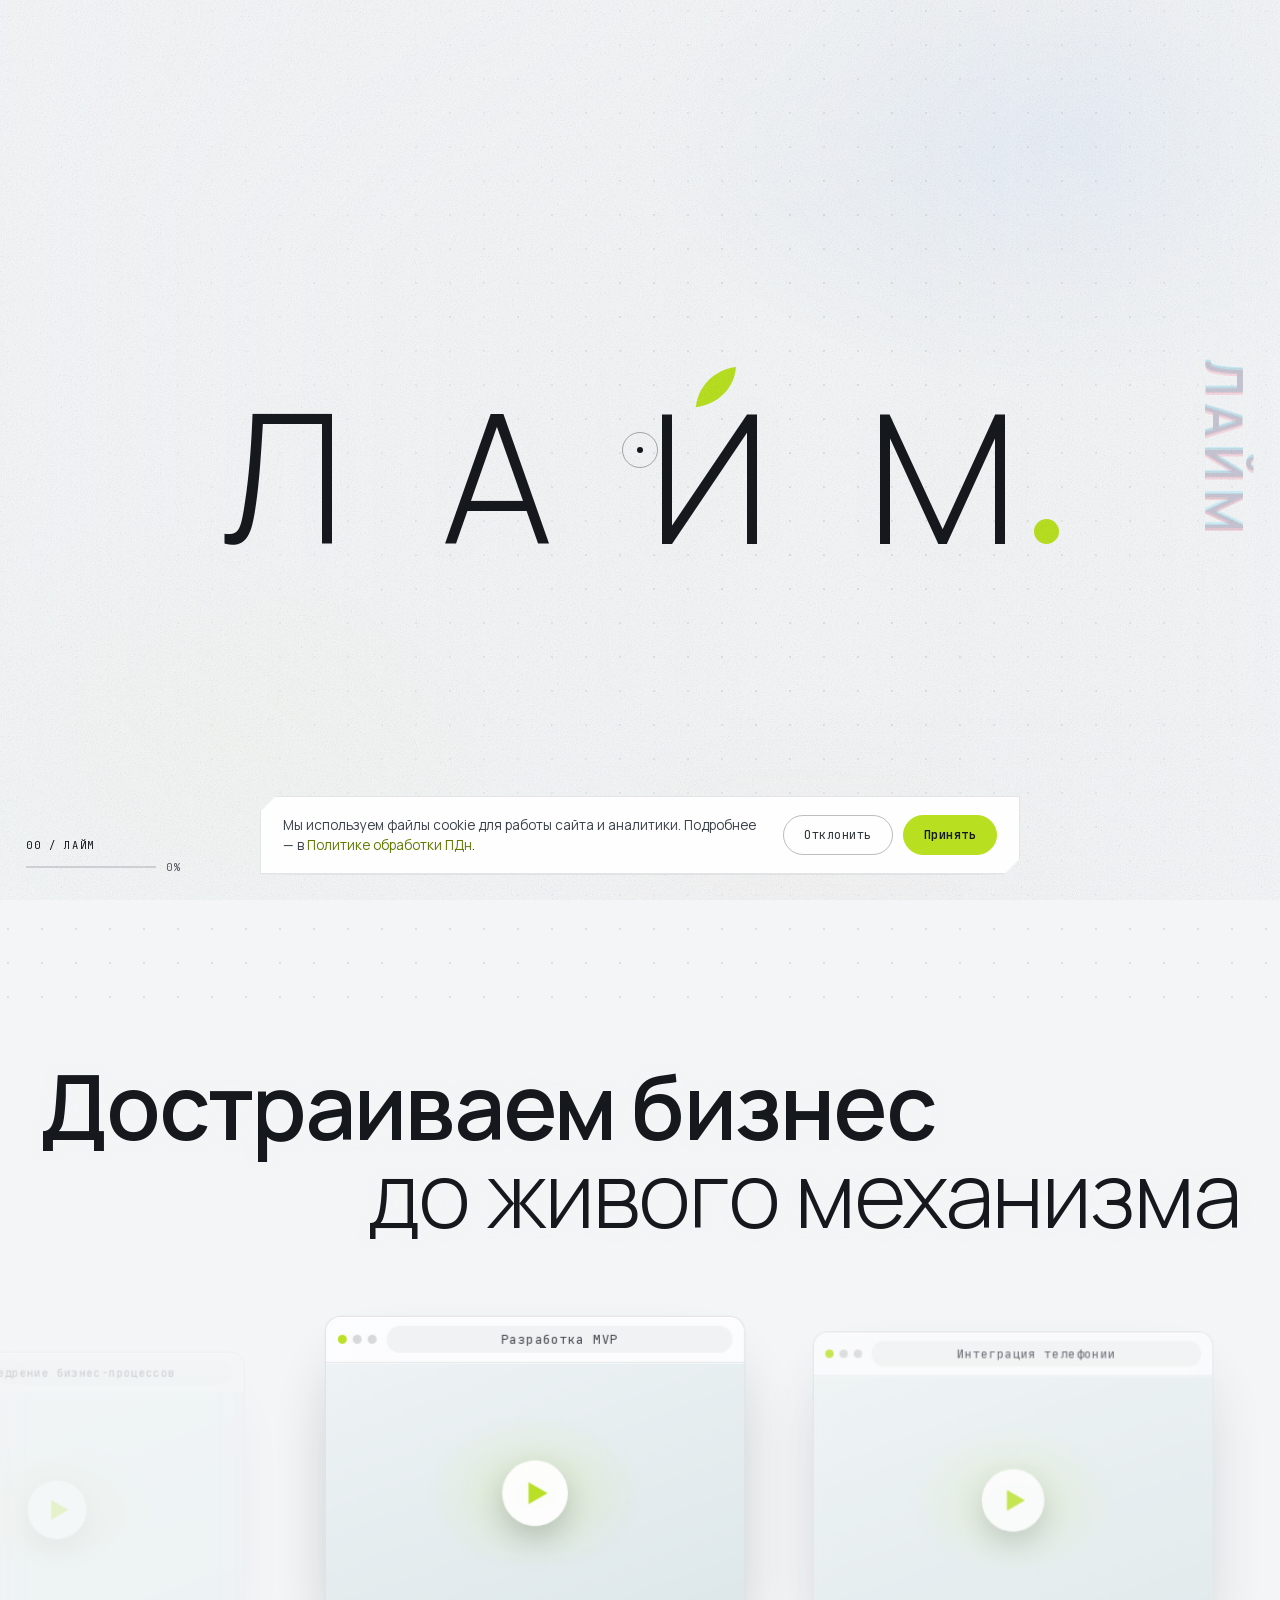
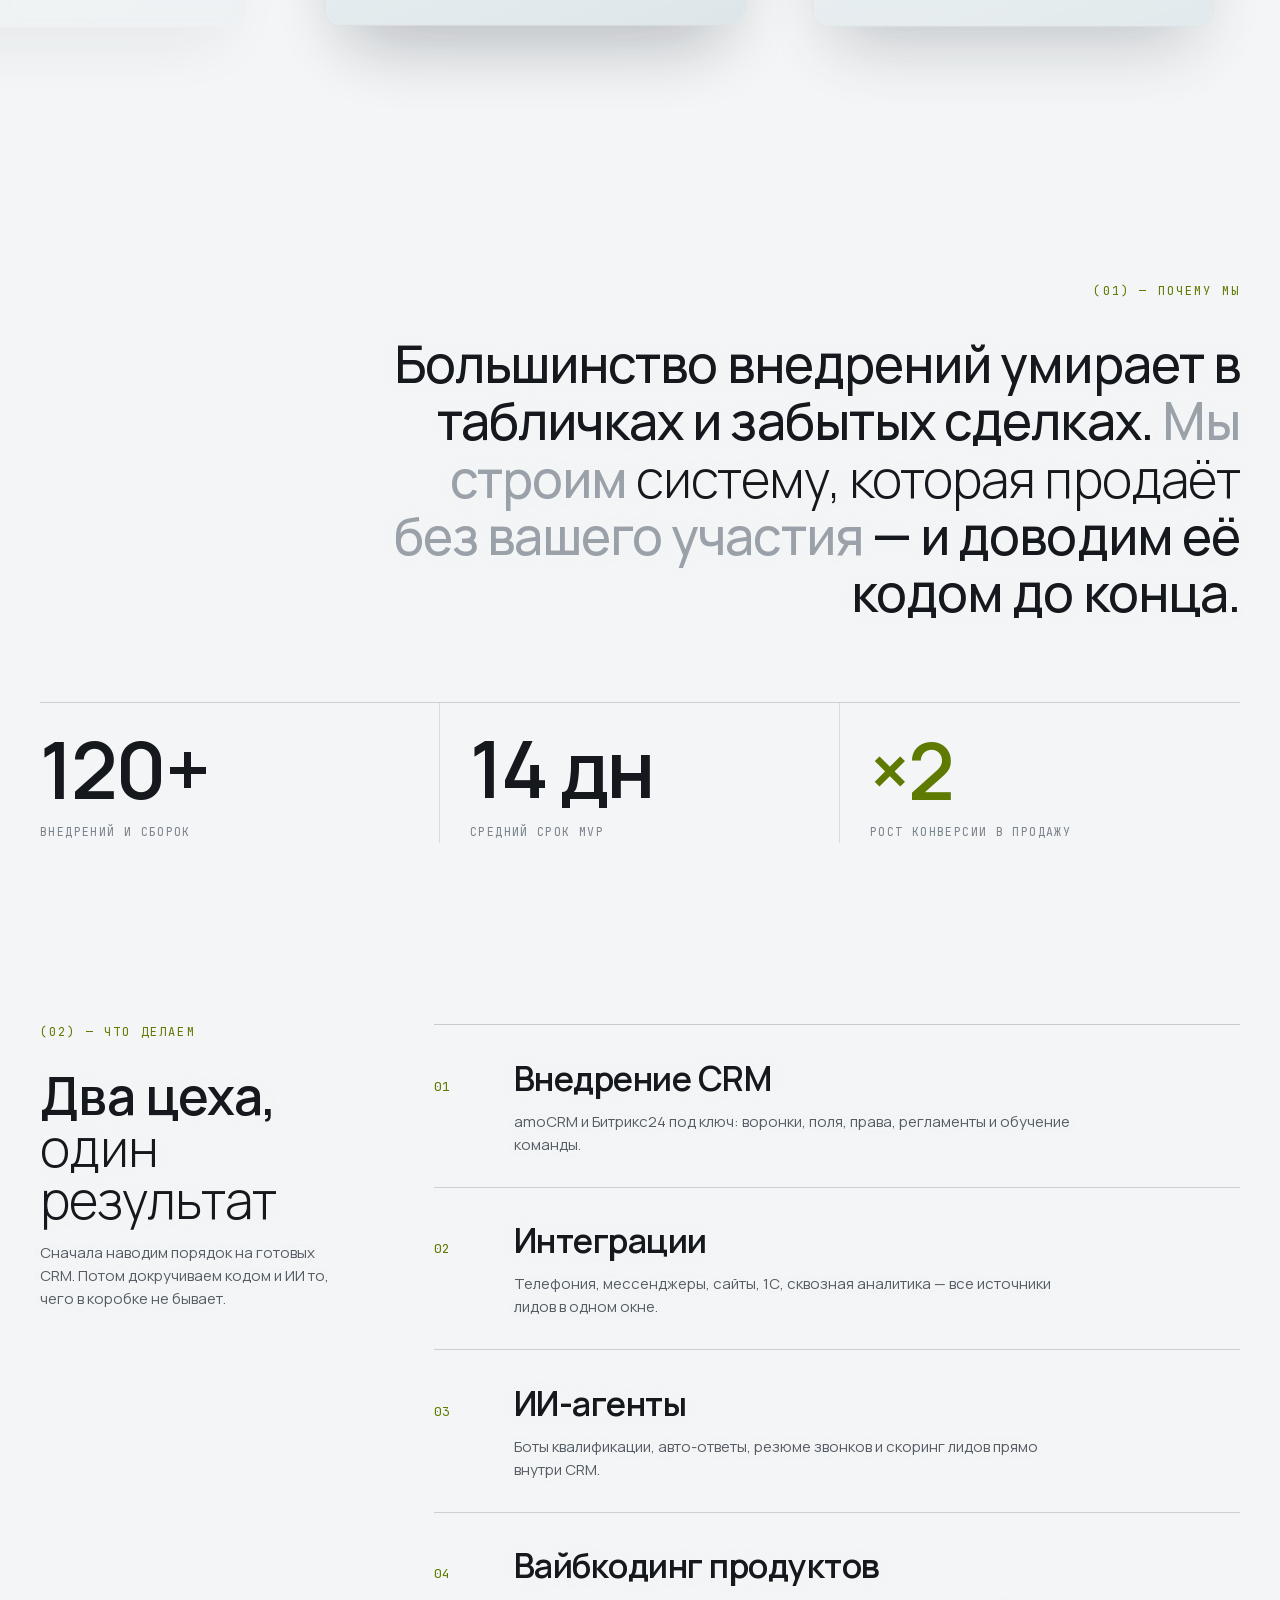
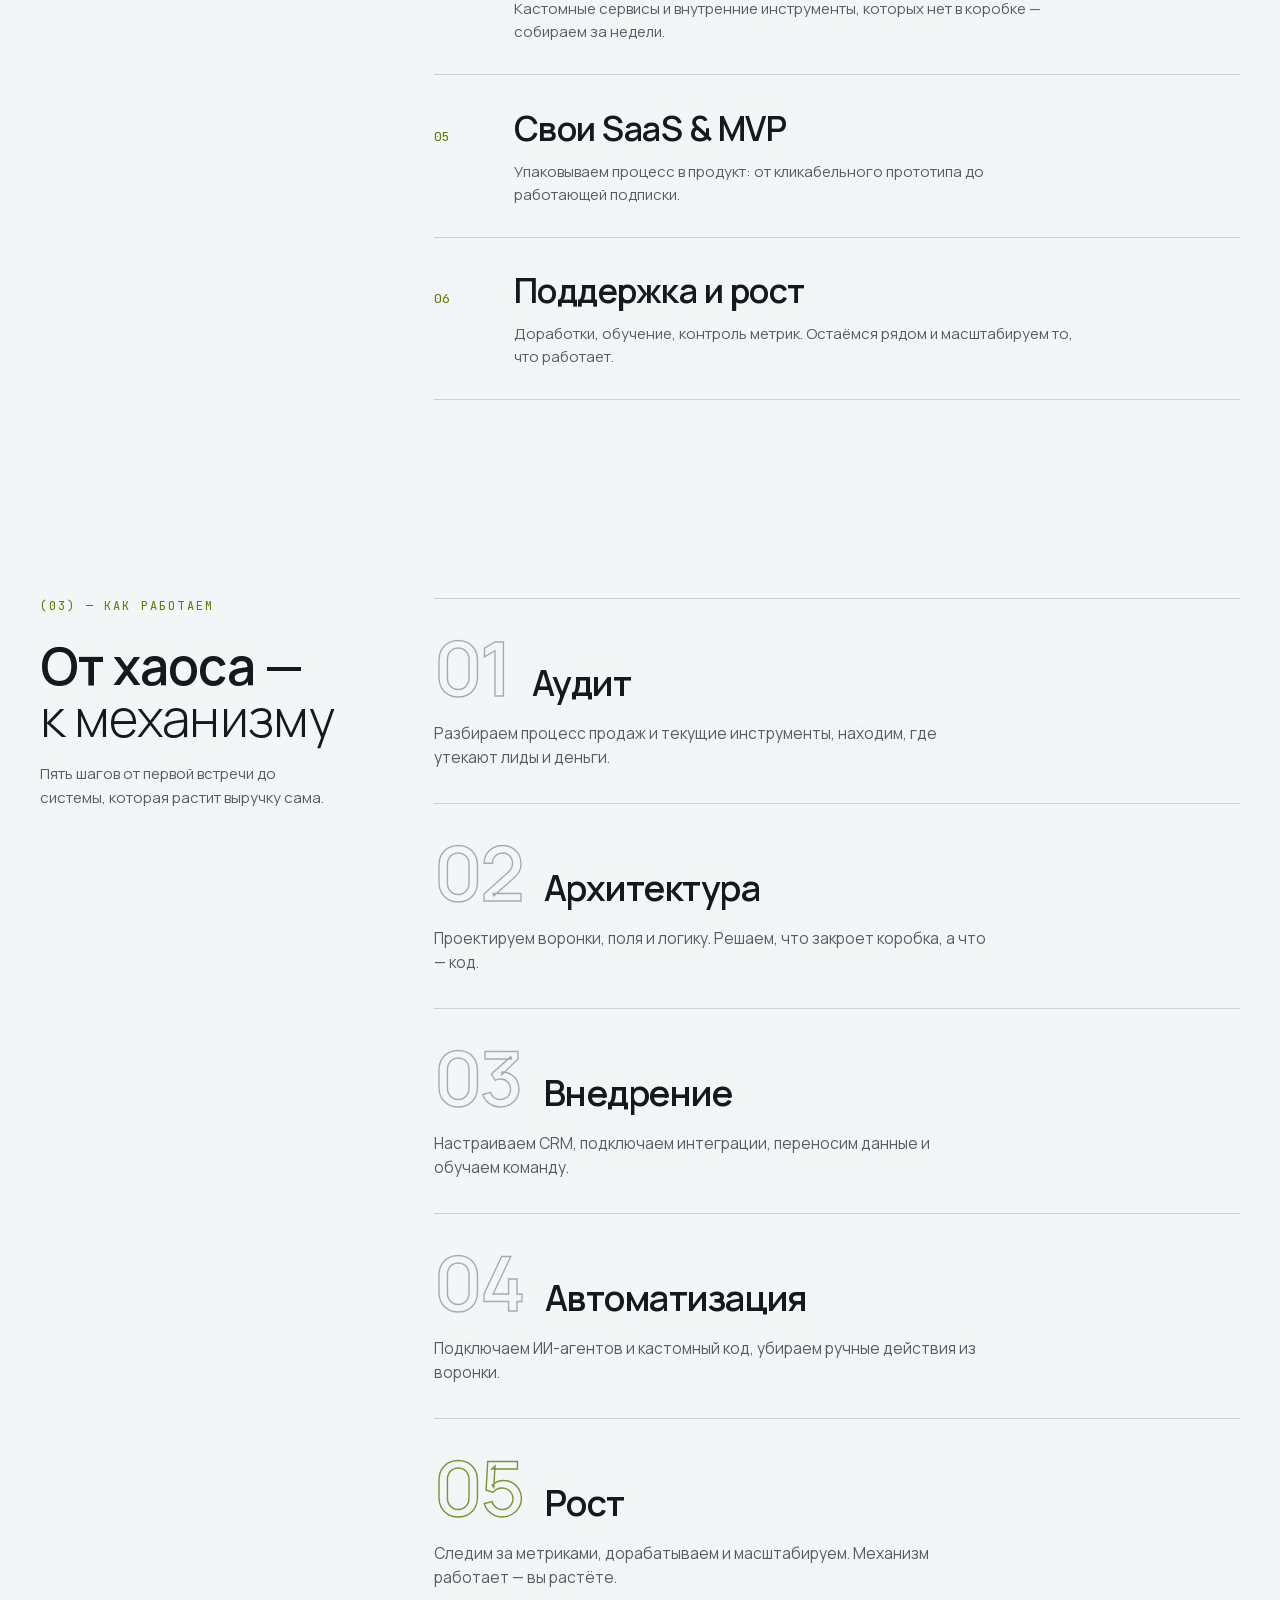
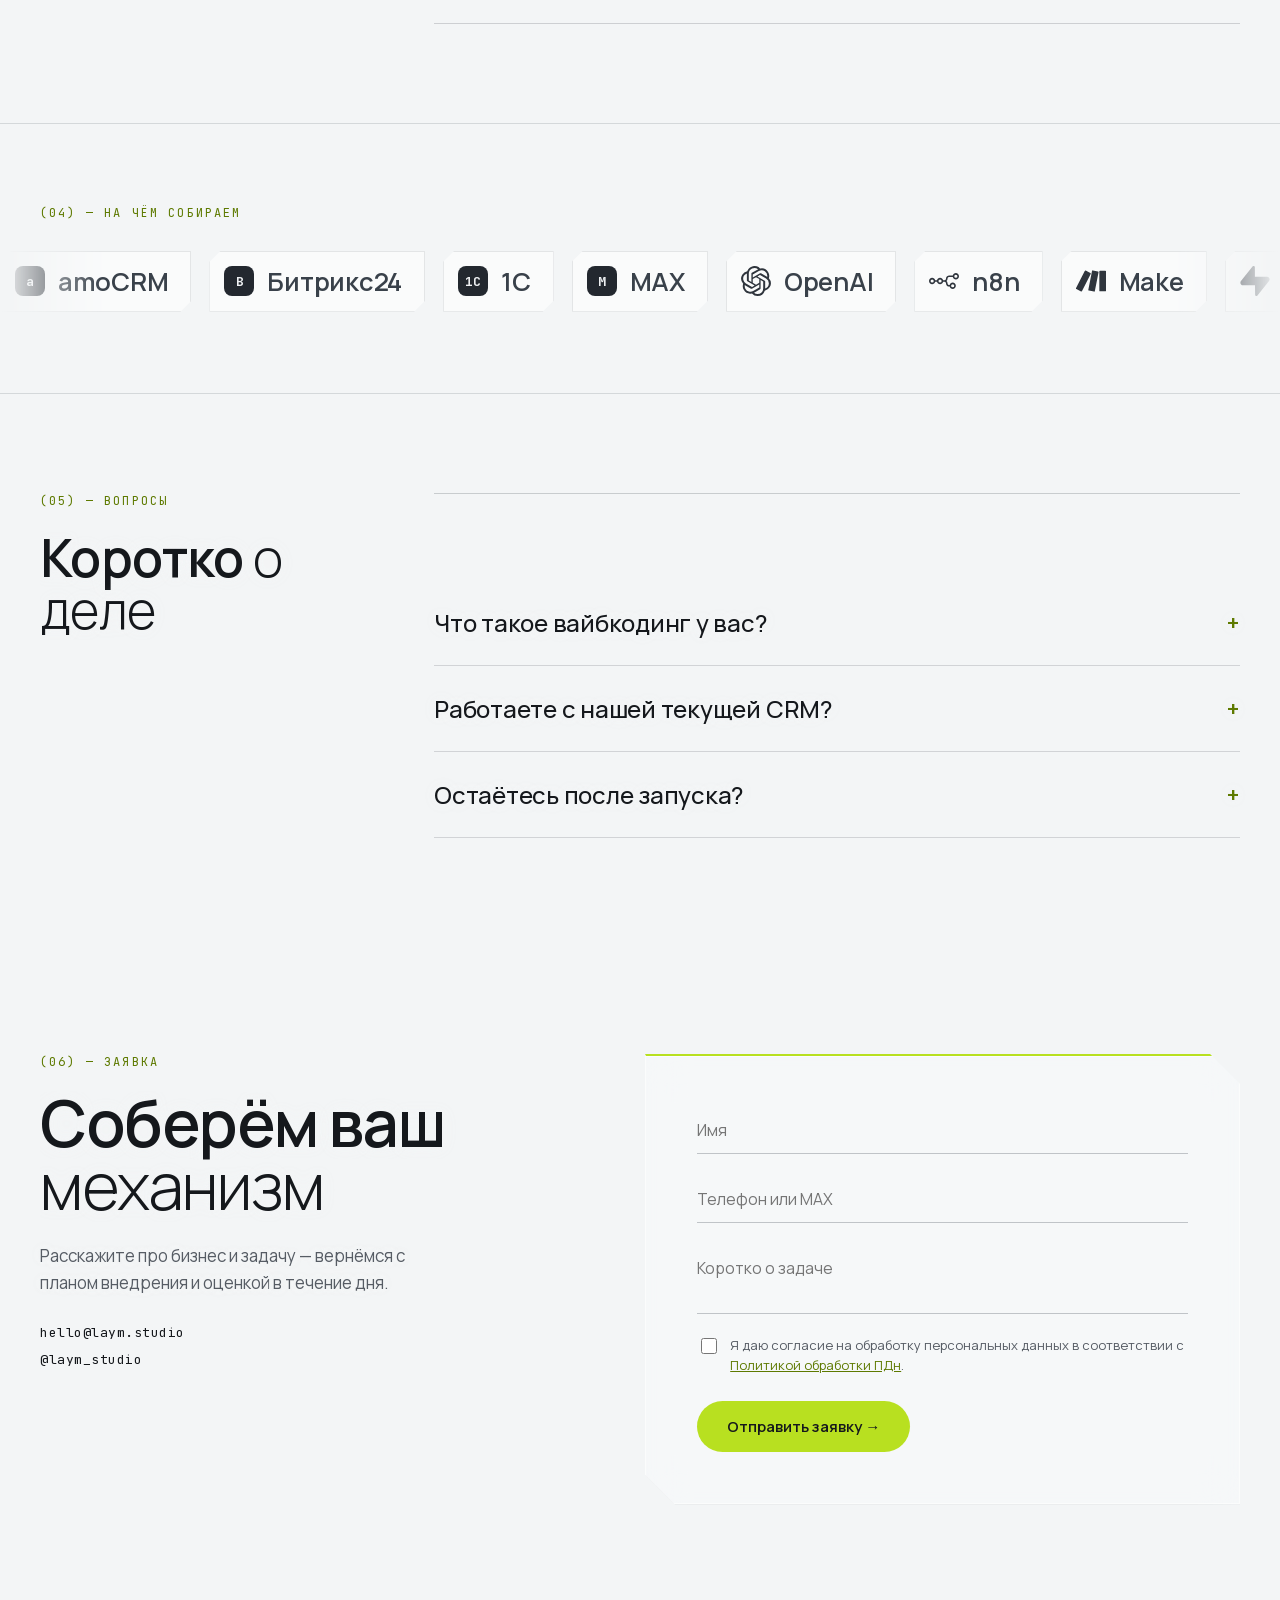
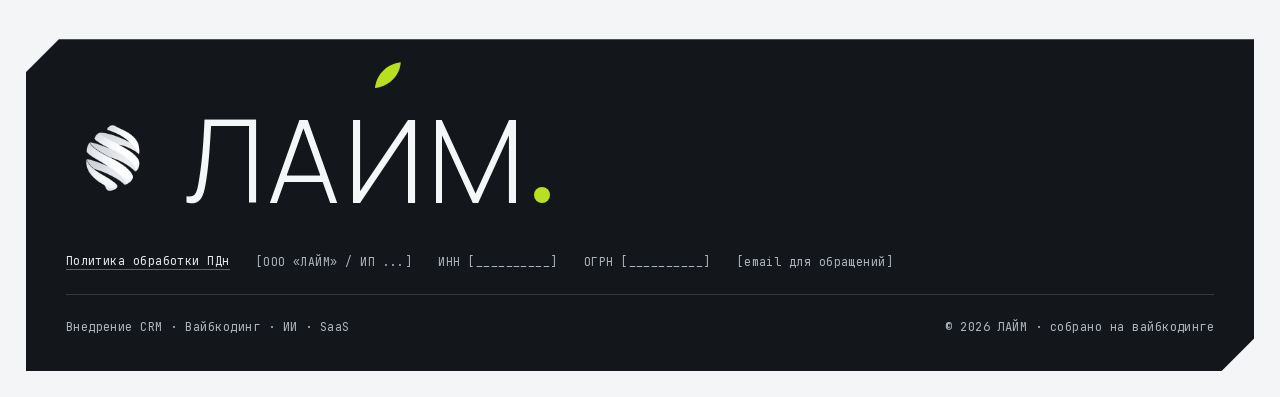
==== commit 060bd4cf: "Фон: убраны облачные тени (по просьбе) Удалён блок из 3 дрейфующих радиальных пятен-теней в draw-цик" ====
--- a/index.html
+++ b/index.html
@@ -1141,19 +1141,6 @@
       }
       ctx.globalAlpha = 1;
       conns.forEach(cn => drawConn(cn, p, time));
-      // cloud shadows: huge soft blobs drifting for minutes — depth & life, no flicker
-      for (let ci = 0; ci < 3; ci++) {
-        const cu = (time * 0.0000115 * (1 + ci * 0.35) + ci * 0.37) % 1;
-        const cgx = -8 + cu * 140, cgy = 4 + ((ci * 23) % 40) + Math.sin(time * 0.00002 + ci * 2.1) * 3;
-        const cc = iso(cgx, cgy, 0), cxs = cc[0] + camX, cys = cc[1] + camY;
-        if (cxs < -420 || cxs > W + 420 || cys < -260 || cys > H + 260) continue;
-        const rw = 300 + ci * 70;
-        const cg = ctx.createRadialGradient(cxs, cys, 0, cxs, cys, rw);
-        cg.addColorStop(0, 'rgba(18,26,36,0.045)');
-        cg.addColorStop(0.7, 'rgba(18,26,36,0.02)');
-        cg.addColorStop(1, 'rgba(18,26,36,0)');
-        ctx.beginPath(); ctx.ellipse(cxs, cys, rw, rw * 0.44, 0, 0, 7); ctx.fillStyle = cg; ctx.fill();
-      }
       for (const s of order) {
         const tt = clamp((p - s.at) / 0.07, 0, 1);
         if (tt <= 0) continue;
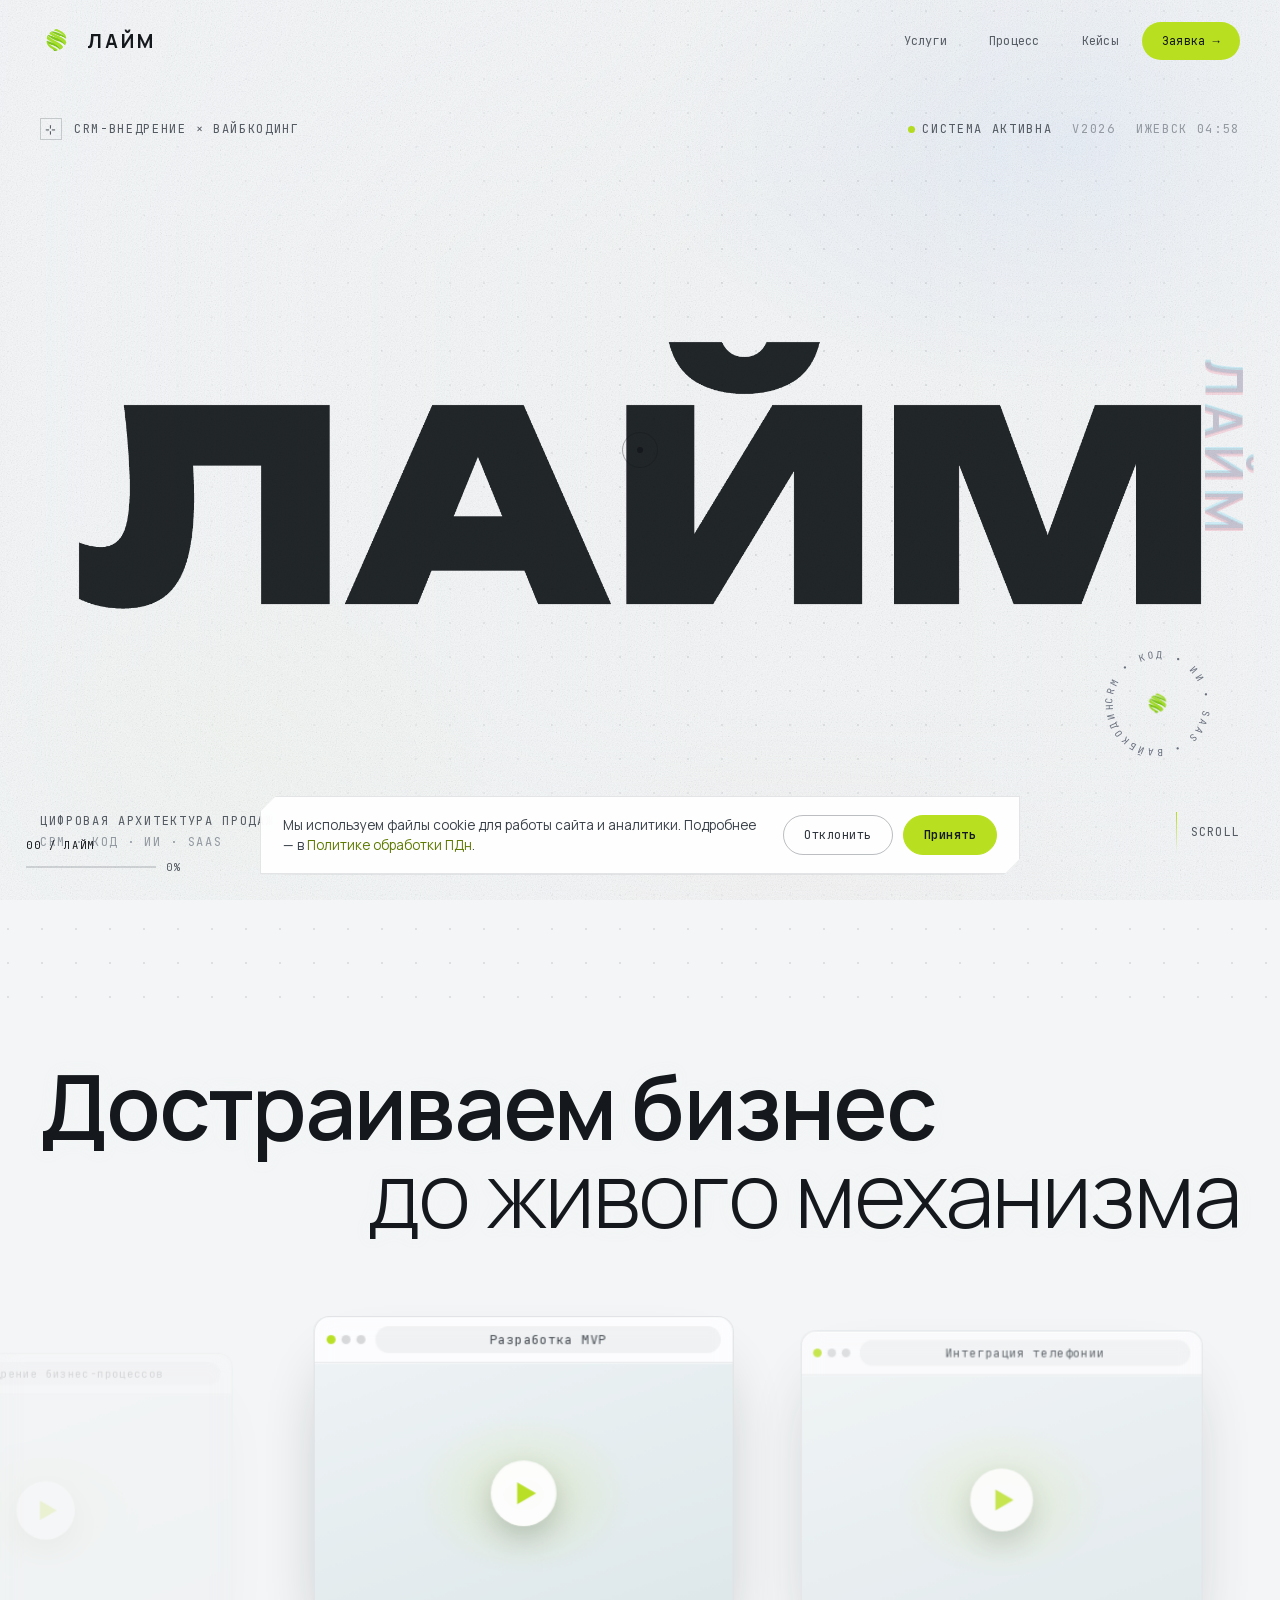
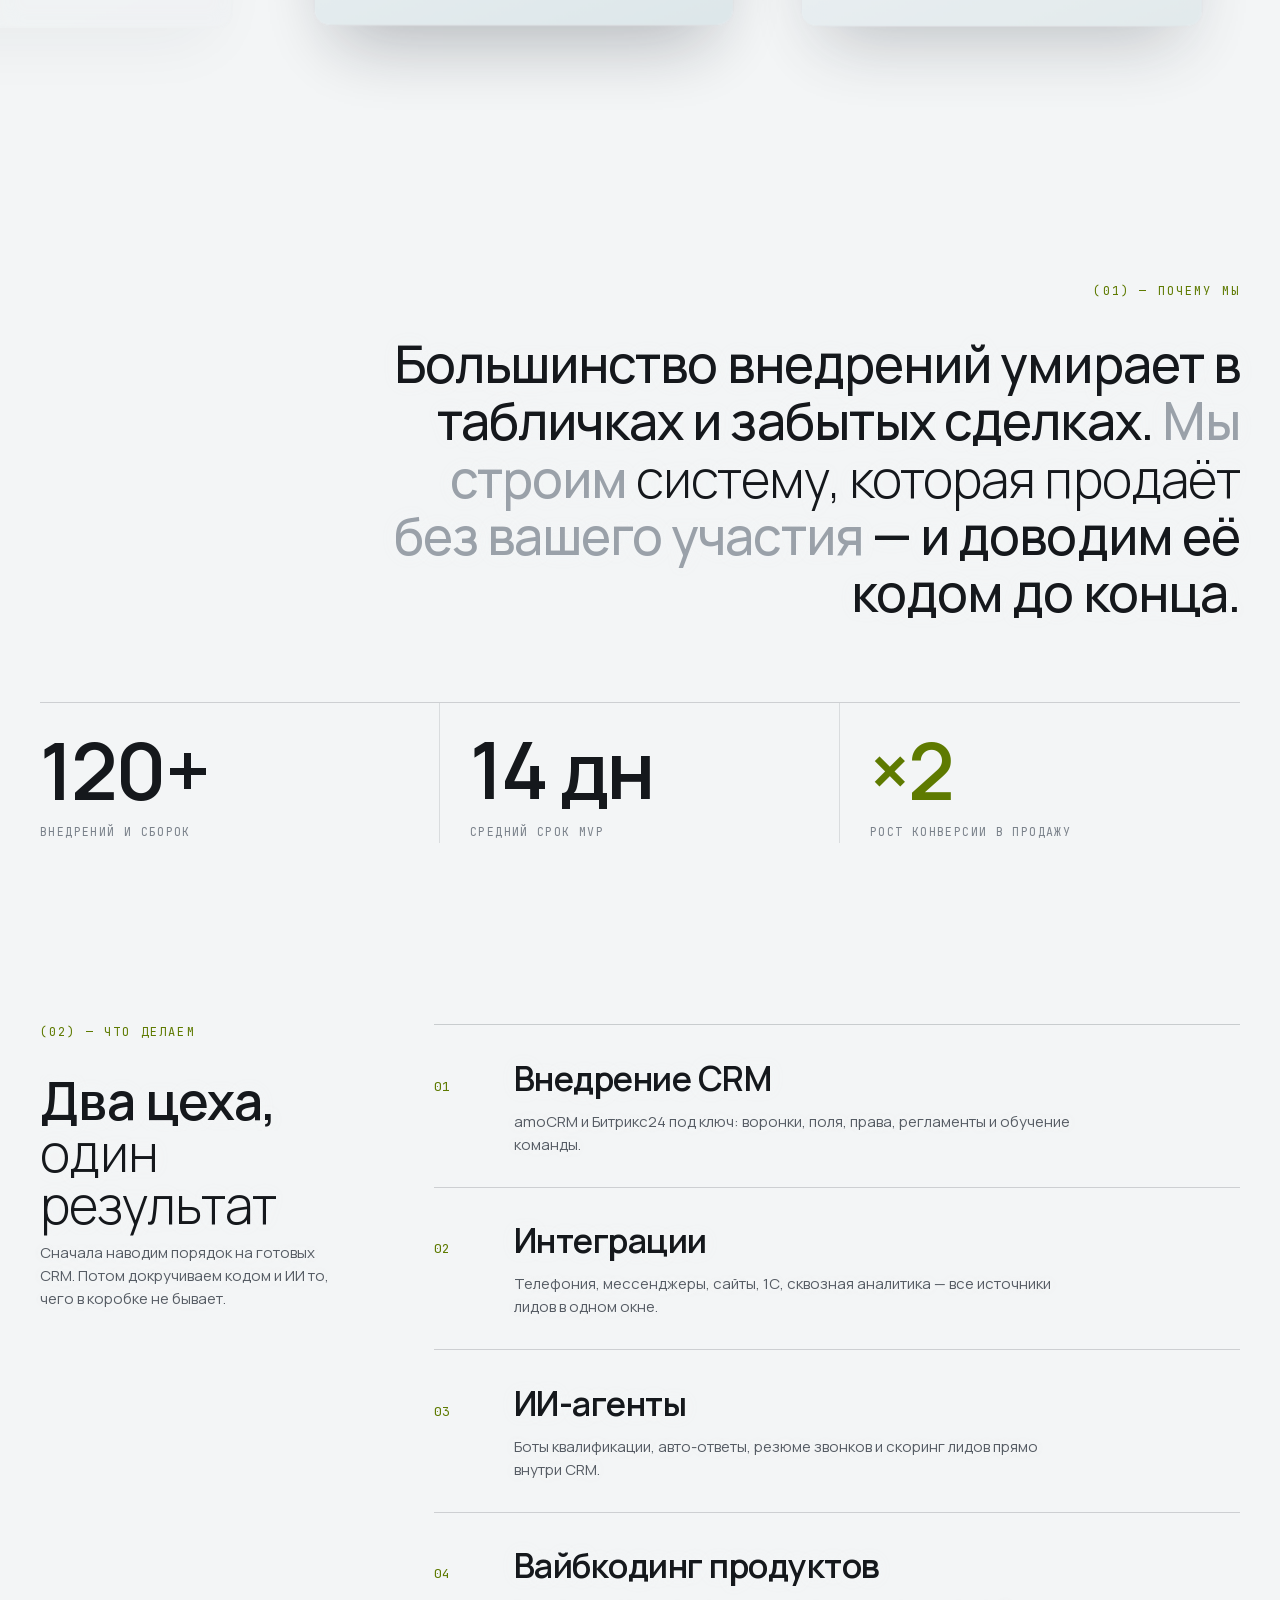
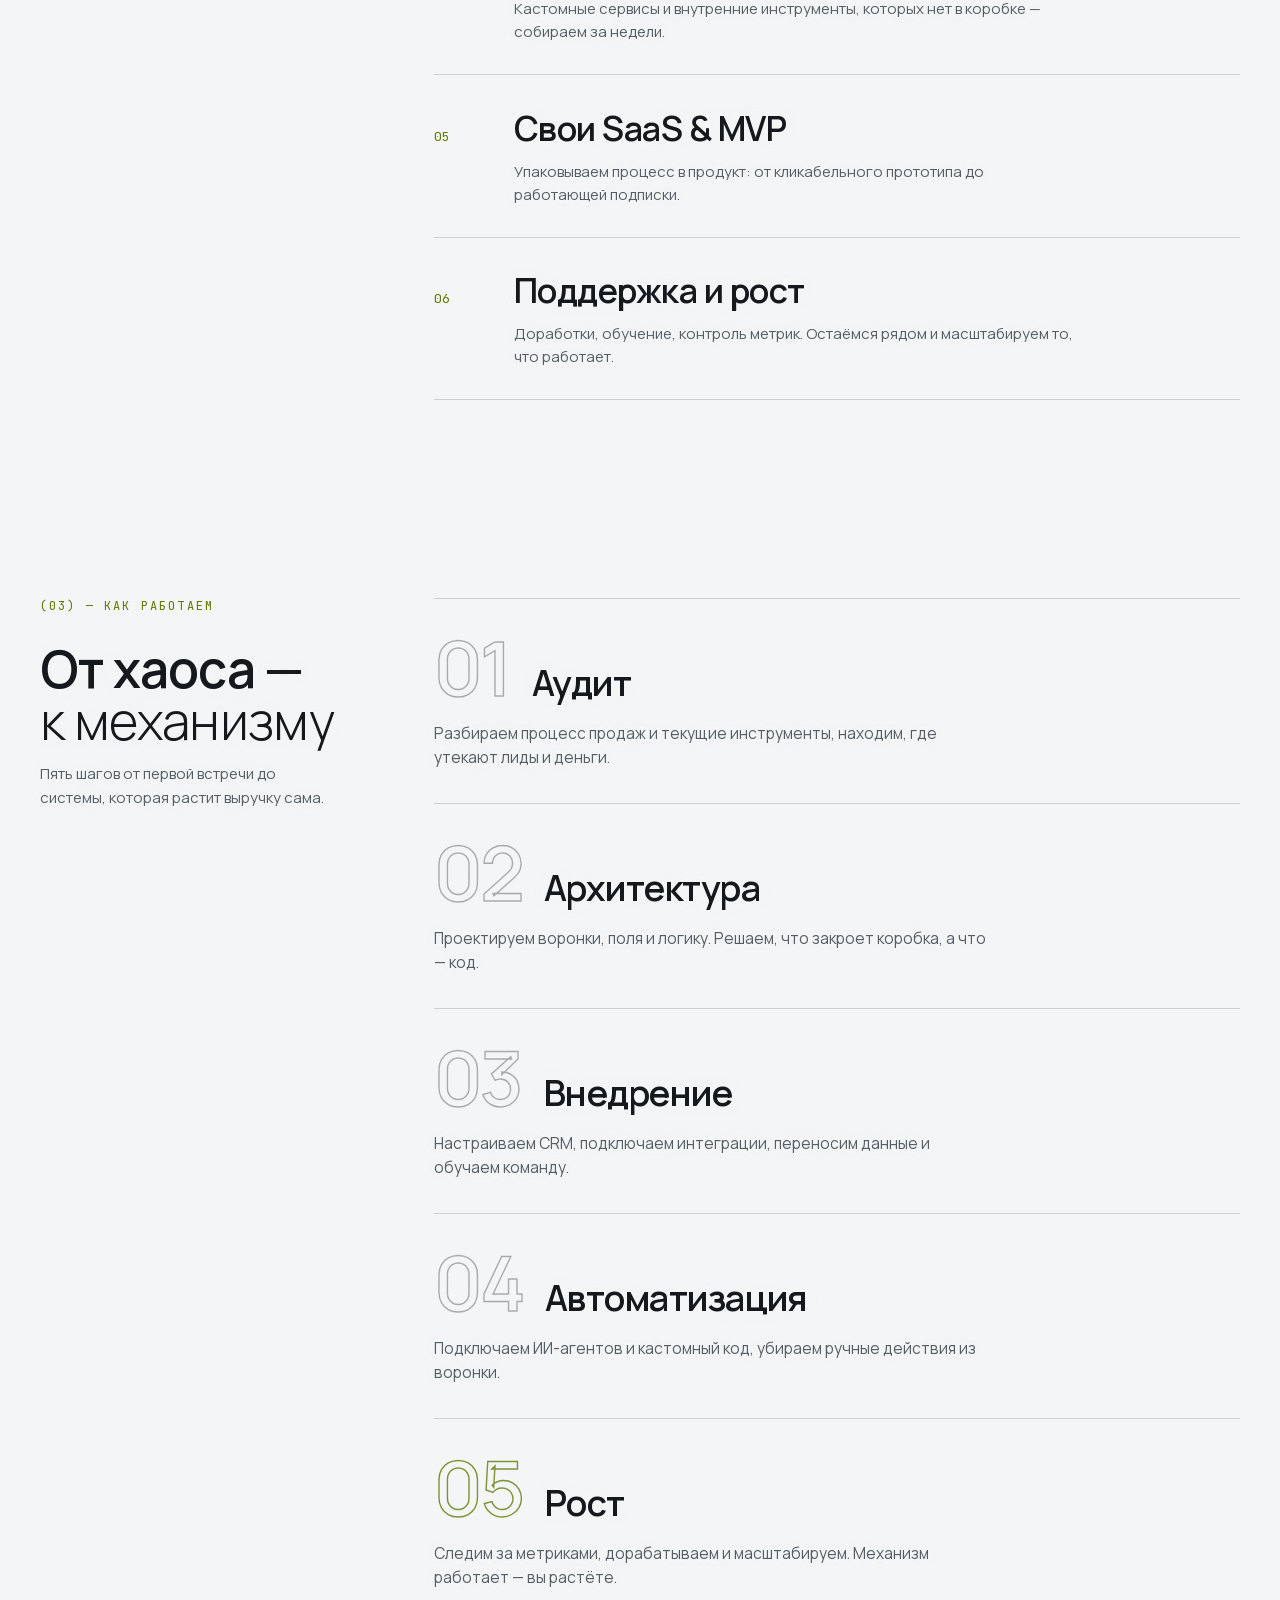
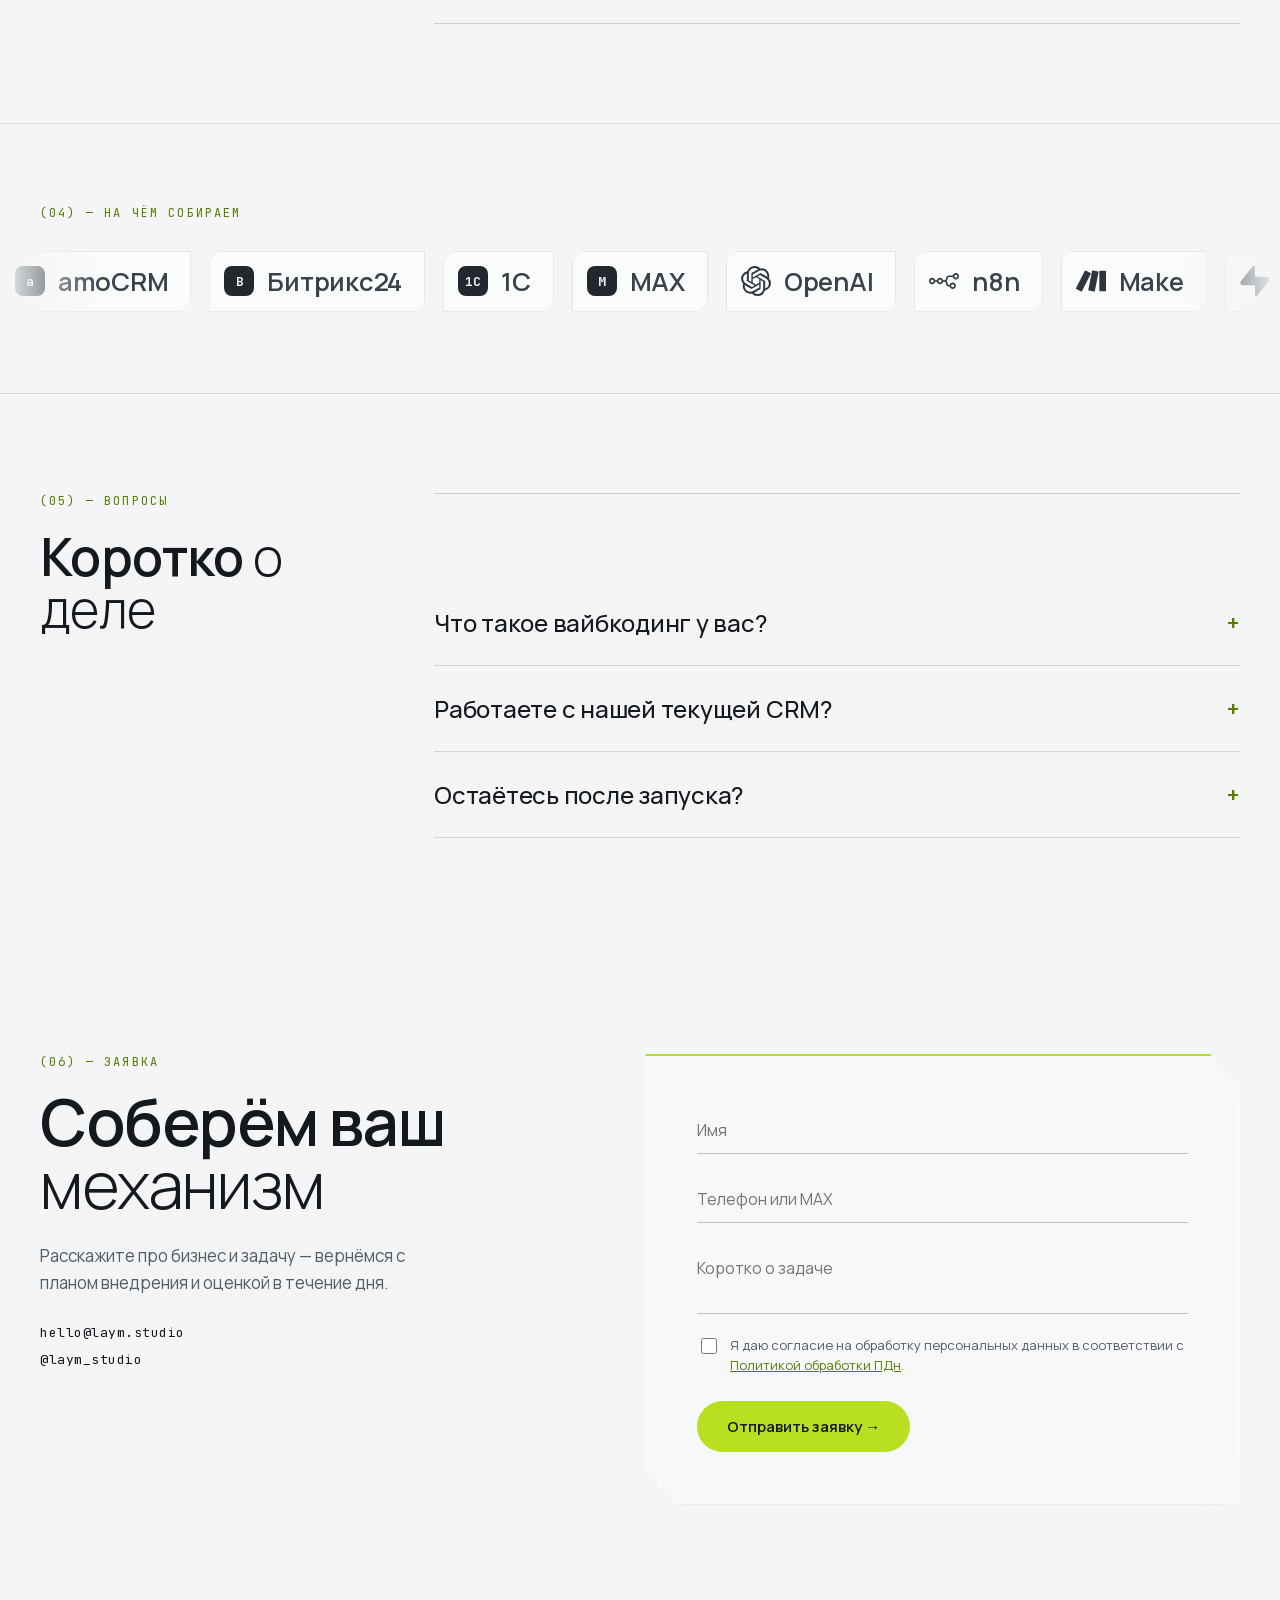
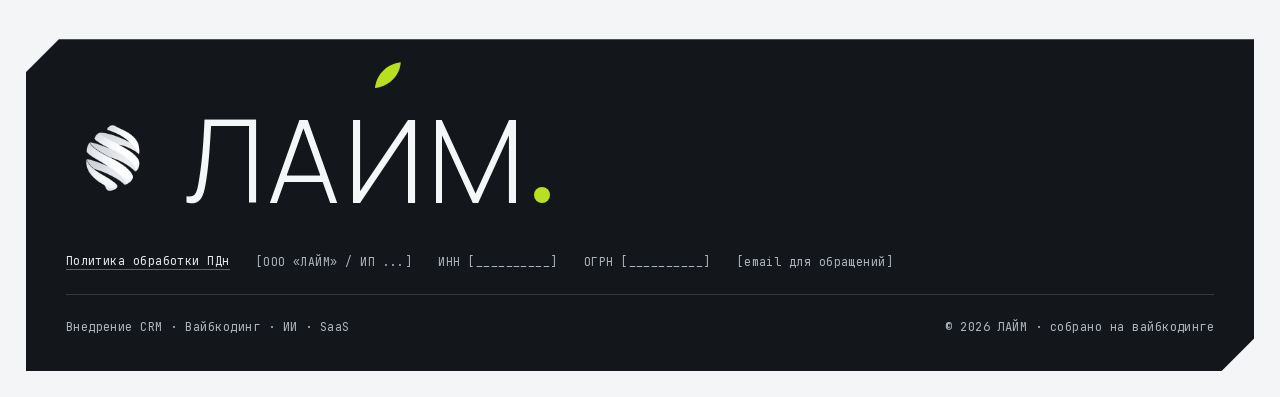
==== commit ba661f03: "Главная: hero-вордмарк картинкой + чернильный ink-reveal с видео-фактурами - Вордмарк «ЛАЙМ» — wordm" ====
--- a/index.html
+++ b/index.html
@@ -42,8 +42,8 @@
     #lime-nav>a span:last-child{font-size:15px!important;letter-spacing:0.08em!important;}
     #top{padding:100px 18px 40px!important;}
     #momentum,#services,#process,#cases,#contact,#faq{padding-left:18px!important;padding-right:18px!important;}
-    /* hero wordmark: keep presence, stop the wide spread */
-    .lime-letters{max-width:none!important;font-size:clamp(56px,17vw,120px)!important;}
+    /* hero wordmark: картинка сама скейлится, только убираем боковые поля */
+    .lime-letters{max-width:none!important;padding:0!important;}
     /* split headline: smaller, no edge overhang */
     #momentum h2{font-size:clamp(27px,8vw,44px)!important;}
     #momentum h2 span{align-self:stretch!important;text-align:left!important;}
@@ -229,11 +229,8 @@
           <span style="display:flex;align-items:center;gap:20px;"><span style="display:flex;align-items:center;gap:7px;"><span style="width:7px;height:7px;border-radius:50%;background:var(--lime,#B8E020);"></span>система активна</span><span style="color:#969CA4;">v2026</span><span id="lime-clock" style="color:#969CA4;"></span></span>
         </div>
       </div>
-      <div class="lime-letters" style="width:100%;max-width:1280px;margin:0 auto;display:flex;align-items:center;justify-content:center;gap:clamp(16px,7vw,107px);font-family:'Manrope',sans-serif;font-weight:300;letter-spacing:0.04em;line-height:0.9;font-size:clamp(64px,14vw,260px);text-shadow:0 0 26px rgba(243,245,246,0.92);">
-        <span data-intro="letter" style="opacity:0;transform:translateX(-160px);transition:opacity .7s ease,transform 1s cubic-bezier(.16,1,.3,1);">Л</span>
-        <span data-intro="letter" style="opacity:0;transform:translateX(-160px);transition:opacity .7s ease,transform 1s cubic-bezier(.16,1,.3,1);">А</span>
-        <span data-intro="letter" aria-label="Й" style="position:relative;opacity:0;transform:translateX(-160px);transition:opacity .7s ease,transform 1s cubic-bezier(.16,1,.3,1);">И<span aria-hidden="true" style="position:absolute;left:50%;top:-0.2em;transform:translateX(-46%);width:0.32em;height:0.32em;pointer-events:none;"><svg viewBox="0 0 100 100" style="width:100%;height:100%;display:block;overflow:visible;"><path d="M86 14 C 50 18, 20 46, 16 84 C 54 80, 84 50, 86 14 Z" fill="var(--lime,#B8E020)"></path></svg></span></span>
-        <span data-intro="letter" style="opacity:0;transform:translateX(-160px);transition:opacity .7s ease,transform 1s cubic-bezier(.16,1,.3,1);">М<span style="display:inline-block;width:0.14em;height:0.14em;border-radius:50%;background:var(--lime,#B8E020);margin-left:0.05em;"></span></span>
+      <div class="lime-letters" style="width:100%;max-width:1720px;margin:0 auto;padding:0 clamp(8px,2vw,40px);">
+        <img id="lime-wordmark" src="reveal/wordmark-black.png" alt="ЛАЙМ" data-intro="text" style="display:block;width:100%;height:auto;opacity:0;transform:translateY(18px);transition:opacity .8s ease,transform .9s cubic-bezier(.16,1,.3,1);">
       </div>
       <div id="lime-stamp" data-intro="text" aria-hidden="true" style="position:absolute;right:clamp(28px,5vw,96px);bottom:138px;width:116px;height:116px;opacity:0;transform:translateY(18px);transition:opacity .8s ease,transform .9s cubic-bezier(.16,1,.3,1);pointer-events:none;">
         <svg class="lime-stamp-rot" viewBox="0 0 120 120" style="position:absolute;inset:0;width:100%;height:100%;overflow:visible;">
@@ -874,9 +871,35 @@
       if (bh <= 3) return;
       poly([g0, g1, [g1[0], g1[1] - bh], [g0[0], g0[1] - bh]], 'rgba(18,26,36,' + alpha + ')', null, 0);
     }
+    function cornice(g0, g1, h, alpha) {
+      // тень под кромкой крыши: темнее у роофлайна, растворяется вниз
+      const ch = Math.min(h * 0.14, 8);
+      if (ch <= 2) return;
+      const t0 = [g0[0], g0[1] - h], t1 = [g1[0], g1[1] - h];
+      poly([t0, t1, [t1[0], t1[1] + ch], [t0[0], t0[1] + ch]], vgrad(g0[0], t0[1], t0[1] + ch, 'rgba(18,26,36,' + alpha + ')', 'rgba(18,26,36,0)'), null, 0);
+    }
+    function roofShine(At, Bt, Ct, Dt) {
+      // свет с СВ (как у castShadow): крыша светлее к дальнему правому углу, чуть темнее к левому
+      const g = ctx.createLinearGradient(Bt[0] + camX, Bt[1] + camY, Dt[0] + camX, Dt[1] + camY);
+      g.addColorStop(0, 'rgba(255,255,255,0.3)');
+      g.addColorStop(0.55, 'rgba(255,255,255,0)');
+      g.addColorStop(1, 'rgba(18,26,36,0.045)');
+      poly([At, Bt, Ct, Dt], g, null, 0);
+    }
+    function roofShadow(ox, oy, ow, od, z) {
+      // контактная тень-посадка под верхним ярусом/надстройкой на крыше
+      const c = iso(ox + ow / 2, oy + od / 2, z), cx = c[0] + camX, cy = c[1] + camY + 1;
+      const rx = Math.max(10, (ow + od) * TW * 0.36);
+      const g = ctx.createRadialGradient(cx, cy, 0, cx, cy, rx);
+      g.addColorStop(0, 'rgba(18,26,36,0.1)'); g.addColorStop(1, 'rgba(18,26,36,0)');
+      ctx.beginPath(); ctx.ellipse(cx, cy, rx, rx * 0.48, 0, 0, 7); ctx.fillStyle = g; ctx.fill();
+    }
     function wall(g0, g1, h, c0, c1) {
       const t0 = [g0[0], g0[1] - h], t1 = [g1[0], g1[1] - h];
       poly([g0, g1, t1, t0], vgrad(g0[0], t0[1], g0[1], c0, c1), STROKE, 1);
+      const shn = ctx.createLinearGradient(g0[0] + camX, 0, g1[0] + camX, 0);
+      shn.addColorStop(0, 'rgba(255,255,255,0)'); shn.addColorStop(0.55, 'rgba(255,255,255,0)'); shn.addColorStop(1, 'rgba(255,255,255,0.1)');
+      poly([g0, g1, t1, t0], shn, null, 0);
       baseBand(g0, g1, h, 0.1);
       ctx.strokeStyle = SOFT; ctx.lineWidth = 1;
       const n = Math.max(1, Math.round(h / 14));
@@ -888,6 +911,7 @@
         const a0 = lp(g0, g1, fr);
         ctx.beginPath(); ctx.moveTo(a0[0] + camX, a0[1] + camY); ctx.lineTo(a0[0] + camX, a0[1] - h + camY); ctx.stroke();
       }
+      cornice(g0, g1, h, 0.09);
       edgeHi(g1, h, 1);
     }
     function winWall(g0, g1, h, c0, c1, phase) {
@@ -904,6 +928,7 @@
         if ((r * 3 + c * 5 + Math.floor(phase * 6)) % 8 === 0) { ctx.save(); ctx.shadowColor = accent; ctx.shadowBlur = 5; poly(q, accent, 'rgba(255,255,255,0.4)', 0.6); ctx.restore(); }
         else poly(q, 'rgba(74,90,108,0.13)', 'rgba(255,255,255,0.26)', 0.6);
       }
+      cornice(g0, g1, h, 0.07);
       baseBand(g0, g1, h, 0.08);
       edgeHi(g1, h, 0.85);
     }
@@ -911,6 +936,7 @@
       const At = iso(gx, gy, h), Bt = iso(gx + w, gy, h), Ct = iso(gx + w, gy + d, h), Dt = iso(gx, gy + d, h);
       poly([At, Bt, Ct, Dt], '#F4F7FA', STROKE, 1);
       poly([lp(At, Ct, 0.2), lp(Bt, Dt, 0.2), lp(Ct, At, 0.2), lp(Dt, Bt, 0.2)], '#DCE2E8', 'rgba(34,42,52,0.14)', 1);
+      roofShine(At, Bt, Ct, Dt);
       ctx.strokeStyle = 'rgba(255,255,255,0.7)'; ctx.lineWidth = 1.2;
       ctx.beginPath(); ctx.moveTo(Dt[0] + camX, Dt[1] + camY); ctx.lineTo(At[0] + camX, At[1] + camY); ctx.lineTo(Bt[0] + camX, Bt[1] + camY); ctx.stroke();
     }
@@ -933,6 +959,7 @@
         winWall(iso(gx + w, gy, 0), iso(gx + w, gy + d, 0), h1, cR0, cR1, s.phase + 2);
         capParapet(gx, gy, w, d, h1);
         const iw = w * 0.6, id = d * 0.6, ox = gx + (w - iw) / 2, oy = gy + (d - id) / 2;
+        roofShadow(ox, oy, iw, id, h1);
         winWall(iso(ox, oy + id, h1), iso(ox + iw, oy + id, h1), h - h1, cL0, cL1, s.phase + 1);
         winWall(iso(ox + iw, oy, h1), iso(ox + iw, oy + id, h1), h - h1, cR0, cR1, s.phase + 3);
         capParapet(ox, oy, iw, id, h);
@@ -944,6 +971,7 @@
         if (sub === 2 && h > 58) roofMast(gx, gy, w, d, h, time, s.phase);
         else if (h > 64) {
           const ux = gx + w * 0.3, uy = gy + d * 0.3, uw = w * 0.4, ud = d * 0.4, uh = 12 * a;
+          roofShadow(ux, uy, uw, ud, h);
           winWall(iso(ux, uy + ud, h), iso(ux + uw, uy + ud, h), uh, cL0, cL1, s.phase);
           winWall(iso(ux + uw, uy, h), iso(ux + uw, uy + ud, h), uh, cR0, cR1, s.phase);
           capParapet(ux, uy, uw, ud, h + uh);
@@ -961,6 +989,9 @@
       wall(B, C, h, '#E0E5EA', '#C6CDD4');
       const At = iso(ox, oy, z0 + h), Bt = iso(ox + ow, oy, z0 + h), Ct = iso(ox + ow, oy + od, z0 + h), Dt = iso(ox, oy + od, z0 + h);
       poly([At, Bt, Ct, Dt], '#EFF2F5', STROKE, 1);
+      roofShine(At, Bt, Ct, Dt);
+      ctx.strokeStyle = 'rgba(255,255,255,0.5)'; ctx.lineWidth = 1;
+      ctx.beginPath(); ctx.moveTo(Dt[0] + camX, Dt[1] + camY); ctx.lineTo(At[0] + camX, At[1] + camY); ctx.lineTo(Bt[0] + camX, Bt[1] + camY); ctx.stroke();
       return z0 + h;
     }
     function drawServer(s, a, time) {
@@ -971,6 +1002,7 @@
       wall(B, C, h, '#DBE1E6', '#C2C9D1');
       const At = iso(gx, gy, h), Bt = iso(gx + w, gy, h), Ct = iso(gx + w, gy + d, h), Dt = iso(gx, gy + d, h);
       poly([At, Bt, Ct, Dt], '#EEF1F4', STROKE, 1);
+      roofShine(At, Bt, Ct, Dt);
       ctx.strokeStyle = 'rgba(34,42,52,0.16)'; ctx.lineWidth = 1;
       const slots = Math.max(3, Math.round(h / 6));
       for (let i = 1; i < slots; i++) { const z = h * i / slots; ctx.beginPath(); ctx.moveTo(B[0] + camX, B[1] - z + camY); ctx.lineTo(C[0] + camX, C[1] - z + camY); ctx.stroke(); }
@@ -992,6 +1024,7 @@
       const tiers = 3, th = H / tiers; let z0 = 0;
       let ow = s.w + 1, od = s.d + 1, ox = s.gx, oy = s.gy;
       for (let t = 0; t < tiers; t++) {
+        if (t) roofShadow(ox, oy, ow, od, z0);
         z0 = tierBox(ox, oy, ow, od, z0, th);
         const nw = ow * 0.64, nd = od * 0.64; ox += (ow - nw) / 2; oy += (od - nd) / 2; ow = nw; od = nd;
       }
@@ -1036,6 +1069,7 @@
       wall(B, C, h, '#D7DDE3', '#BEC6CE');
       const At = iso(gx, gy, h), Bt = iso(gx + w, gy, h), Ct = iso(gx + w, gy + d, h), Dt = iso(gx, gy + d, h);
       poly([At, Bt, Ct, Dt], '#E7EBEF', STROKE, 1);
+      roofShine(At, Bt, Ct, Dt);
       const cen = [(At[0] + Ct[0]) / 2, (At[1] + Ct[1]) / 2];
       const sc = (pt, k) => [cen[0] + (pt[0] - cen[0]) * k, cen[1] + (pt[1] - cen[1]) * k];
       poly([sc(At, 0.7), sc(Bt, 0.7), sc(Ct, 0.7), sc(Dt, 0.7)], null, accent, 1);
@@ -1075,6 +1109,7 @@
       wall(B, C, h, '#DEE3E8', '#C6CDD4');
       const At = iso(gx, gy, h), Bt = iso(gx + w, gy, h), Ct = iso(gx + w, gy + d, h), Dt = iso(gx, gy + d, h);
       poly([At, Bt, Ct, Dt], '#EEF1F4', STROKE, 1);
+      roofShine(At, Bt, Ct, Dt);
       const cen = [(At[0] + Ct[0]) / 2 + camX, (At[1] + Ct[1]) / 2 + camY];
       const pulse = 0.5 + 0.5 * Math.sin(time * 0.005 + s.phase);
       ctx.save(); ctx.globalAlpha *= 0.4 + 0.5 * pulse; ctx.fillStyle = accent; ctx.shadowColor = accent; ctx.shadowBlur = 16;
@@ -1249,35 +1284,8 @@
       });
     }
 
-    // 5) hero letters: gently yield to the cursor (no size change) + staggered scroll exit
-    if (fine && !noMotion) {
-      var lts = Array.prototype.slice.call(document.querySelectorAll('.lime-letters > span'));
-      if (lts.length) {
-        var lx = lts.map(function(){ return 0; }), ly = lts.map(function(){ return 0; });
-        var exitK = [0.1, 0.2, 0.06, 0.16];
-        var kx = -1e4, ky = -1e4;
-        addEventListener('mousemove', function(e){ kx = e.clientX; ky = e.clientY; }, { passive: true });
-        (function kin(){
-          var sy = window.pageYOffset || 0;
-          for (var i = 0; i < lts.length; i++) {
-            var el = lts[i];
-            if (!el.__ready) { if (el.style.opacity === '1') el.__ready = true; else continue; }
-            var r = el.getBoundingClientRect();
-            if (r.bottom < -60 || r.top > innerHeight + 60) continue;
-            var oy = -sy * exitK[i % exitK.length];
-            var cx = r.left + r.width / 2 - lx[i], cy = r.top + r.height / 2 - (ly[i] + oy);
-            var dx = cx - kx, dy = cy - ky;
-            var d = Math.hypot(dx, dy) || 1;
-            var f = Math.max(0, 1 - d / 320);
-            var tx = dx / d * f * 18, ty = dy / d * f * 14;
-            lx[i] += (tx - lx[i]) * 0.1; ly[i] += (ty - ly[i]) * 0.1;
-            el.style.transform = 'translate(' + lx[i].toFixed(1) + 'px,' + (ly[i] + oy).toFixed(1) + 'px)';
-            el.style.opacity = Math.max(0, Math.min(1, 1 - (sy - innerHeight * 0.12) / (innerHeight * 0.7))).toFixed(2);
-          }
-          requestAnimationFrame(kin);
-        })();
-      }
-    }
+    // 5) кинетика букв удалена: hero-вордмарк теперь картинка (reveal/wordmark-black.png),
+    //    поверх него работает ink-reveal (lime-ink.js)
 
     // 6) stack marquee speeds up with scroll velocity
     (function(){
@@ -1396,5 +1404,6 @@
   }
 </script>
 <script src="lime-cursor.js" defer></script>
+<script src="lime-ink.js" defer></script>
 </body>
 </html>
--- a/fonts.css
+++ b/fonts.css
@@ -62,3 +62,20 @@
   src: url(fonts/manrope-latin.woff2) format('woff2');
   unicode-range: U+0000-00FF, U+0131, U+0152-0153, U+02BB-02BC, U+02C6, U+02DA, U+02DC, U+0304, U+0308, U+0329, U+2000-206F, U+20AC, U+2122, U+2191, U+2193, U+2212, U+2215, U+FEFF, U+FFFD;
 }
+/* Unbounded — только для hero-вордмарка (широкий чёрный плоский) */
+@font-face {
+  font-family: 'Unbounded';
+  font-style: normal;
+  font-weight: 200 900;
+  font-display: swap;
+  src: url(fonts/unbounded-cyrillic.woff2) format('woff2');
+  unicode-range: U+0301, U+0400-045F, U+0490-0491, U+04B0-04B1, U+2116;
+}
+@font-face {
+  font-family: 'Unbounded';
+  font-style: normal;
+  font-weight: 200 900;
+  font-display: swap;
+  src: url(fonts/unbounded-latin.woff2) format('woff2');
+  unicode-range: U+0000-00FF, U+0131, U+0152-0153, U+02BB-02BC, U+02C6, U+02DA, U+02DC, U+0304, U+0308, U+0329, U+2000-206F, U+20AC, U+2122, U+2191, U+2193, U+2212, U+2215, U+FEFF, U+FFFD;
+}
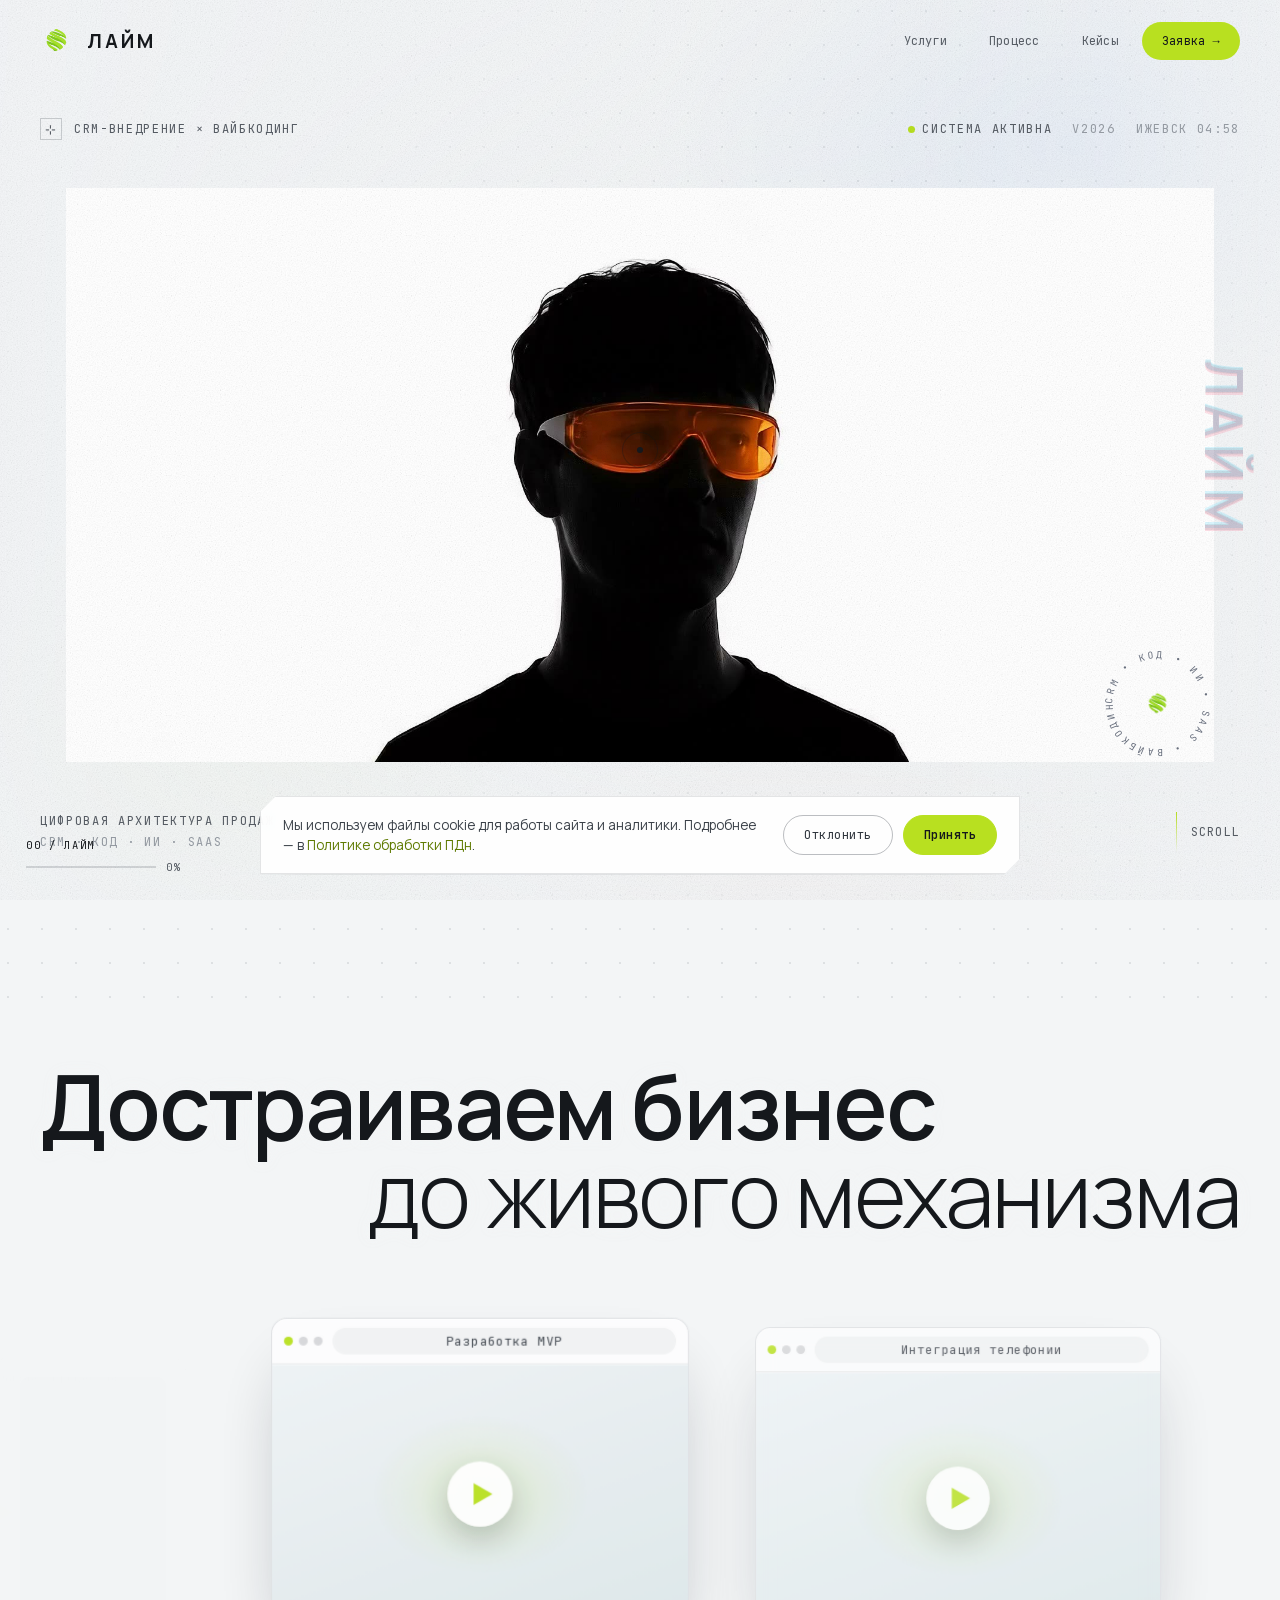
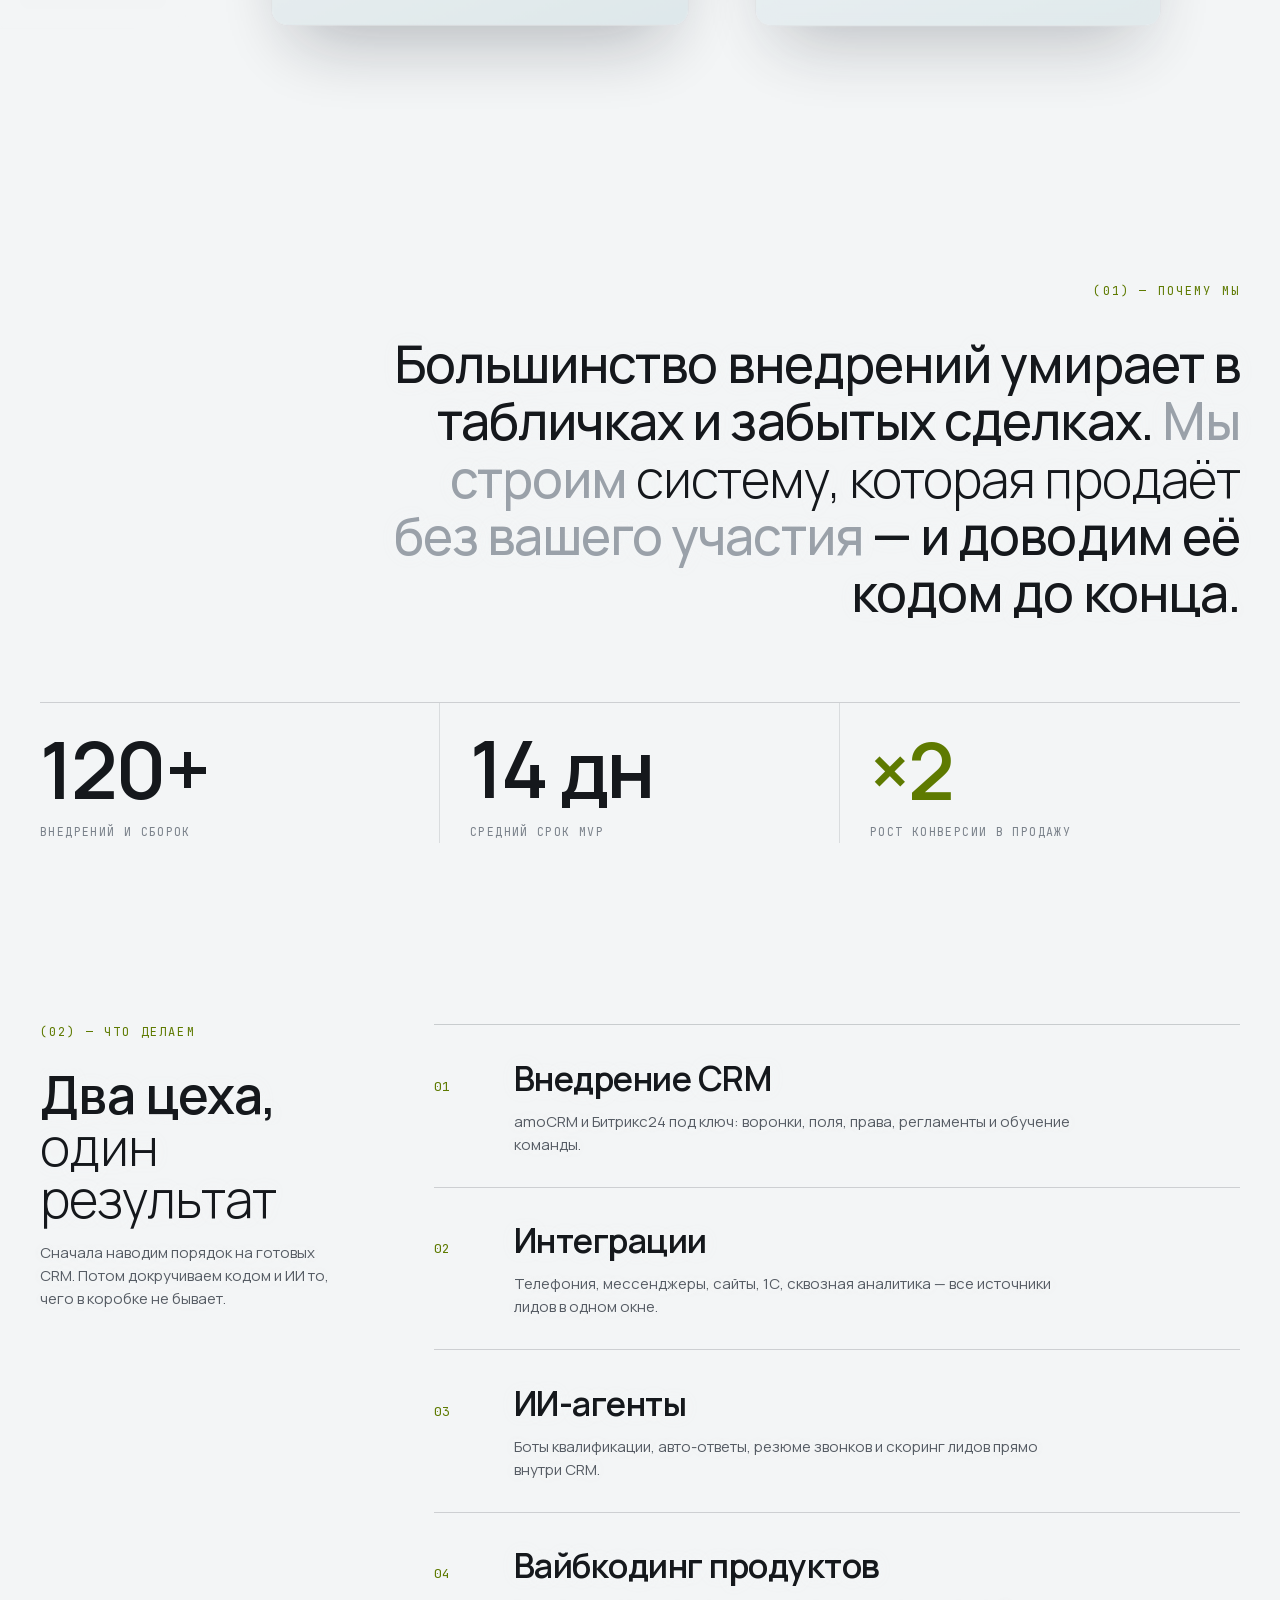
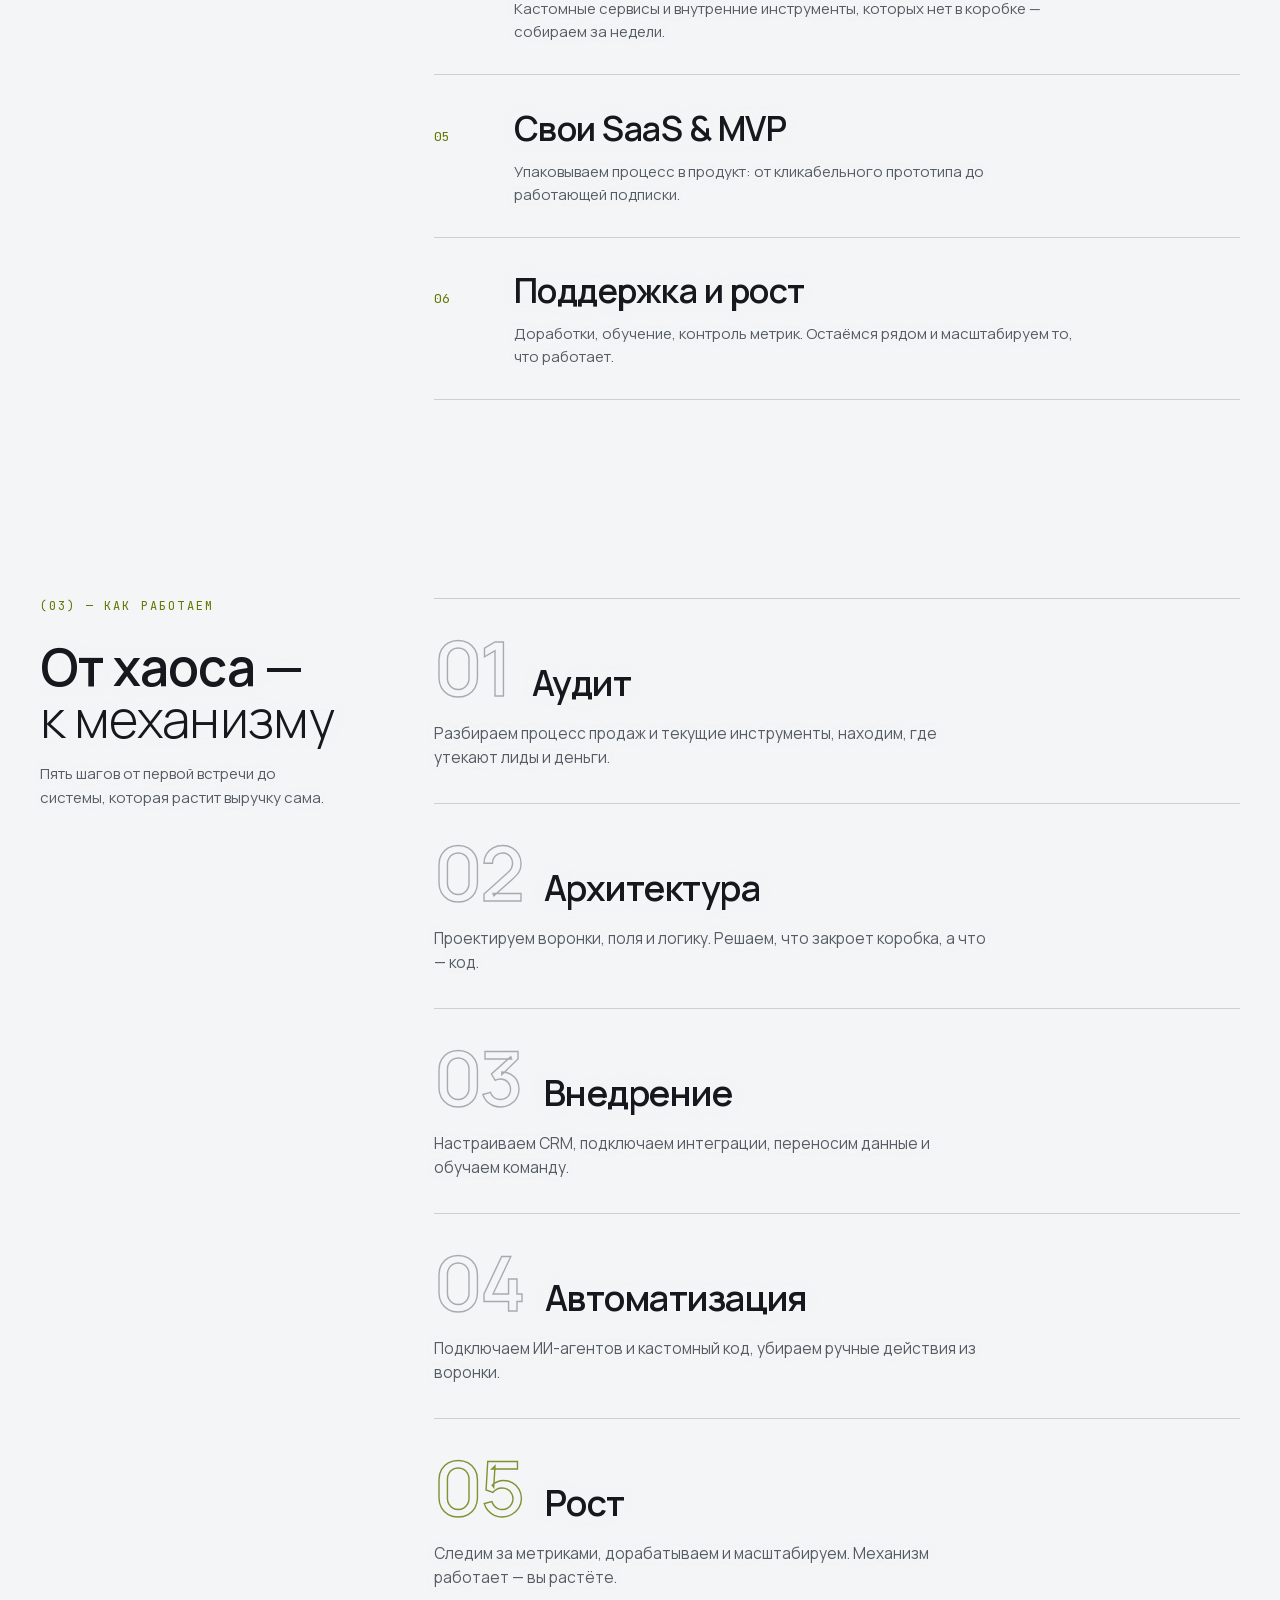
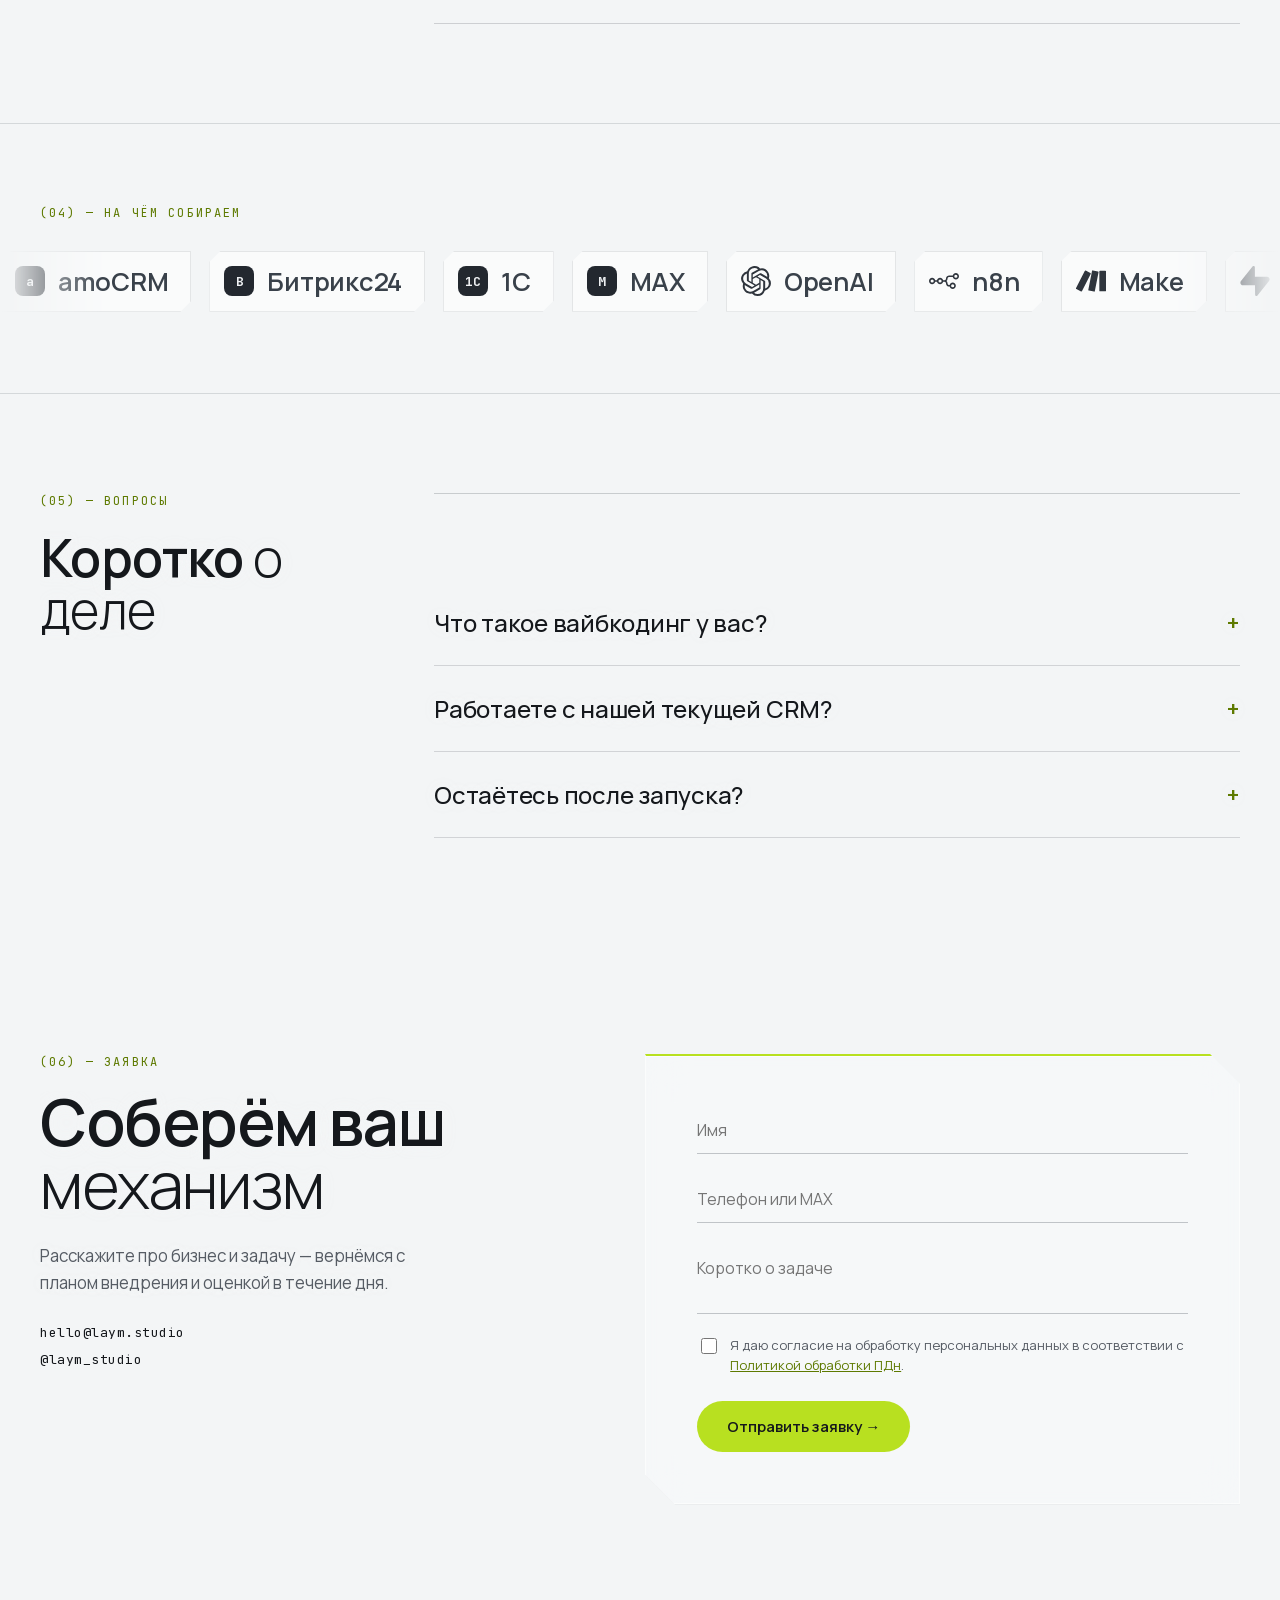
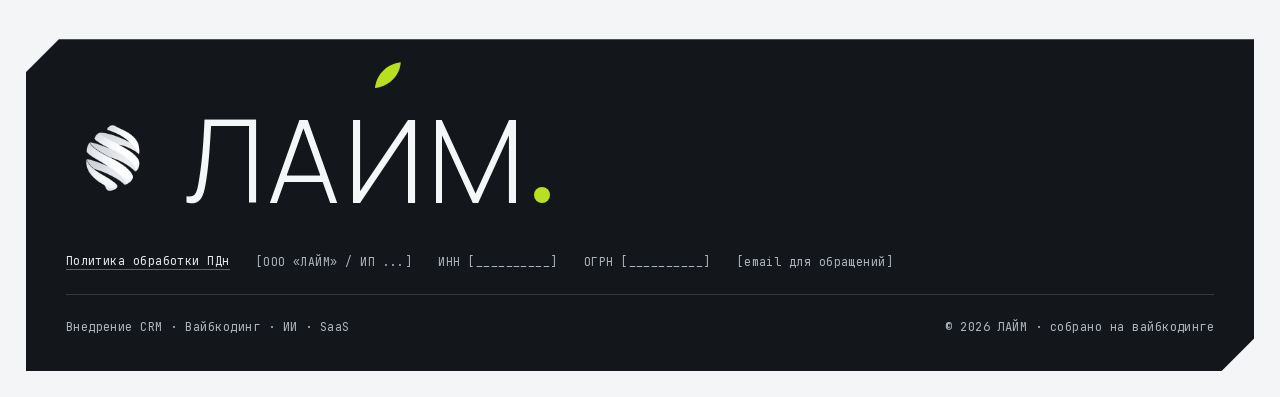
==== commit c5f9c73c: "Главная: вордмарк «ЛАЙМ» заменён плёночным видео-шоурилом в hero Co-Authored-By: Claude Opus 4.8 <no" ====
--- a/index.html
+++ b/index.html
@@ -230,7 +230,7 @@
         </div>
       </div>
       <div class="lime-letters" style="width:100%;max-width:1720px;margin:0 auto;padding:0 clamp(8px,2vw,40px);">
-        <img id="lime-wordmark" src="reveal/wordmark-black.png" alt="ЛАЙМ" data-intro="text" style="display:block;width:100%;height:auto;opacity:0;transform:translateY(18px);transition:opacity .8s ease,transform .9s cubic-bezier(.16,1,.3,1);">
+        <video id="lime-hero-film" src="future/film.mp4" poster="future/film-poster.jpg" muted loop autoplay playsinline aria-label="ЛАЙМ — шоурил" data-intro="text" style="display:block;width:100%;aspect-ratio:2/1;object-fit:cover;background:#101418;opacity:0;transform:translateY(18px);transition:opacity .8s ease,transform .9s cubic-bezier(.16,1,.3,1);"></video>
       </div>
       <div id="lime-stamp" data-intro="text" aria-hidden="true" style="position:absolute;right:clamp(28px,5vw,96px);bottom:138px;width:116px;height:116px;opacity:0;transform:translateY(18px);transition:opacity .8s ease,transform .9s cubic-bezier(.16,1,.3,1);pointer-events:none;">
         <svg class="lime-stamp-rot" viewBox="0 0 120 120" style="position:absolute;inset:0;width:100%;height:100%;overflow:visible;">
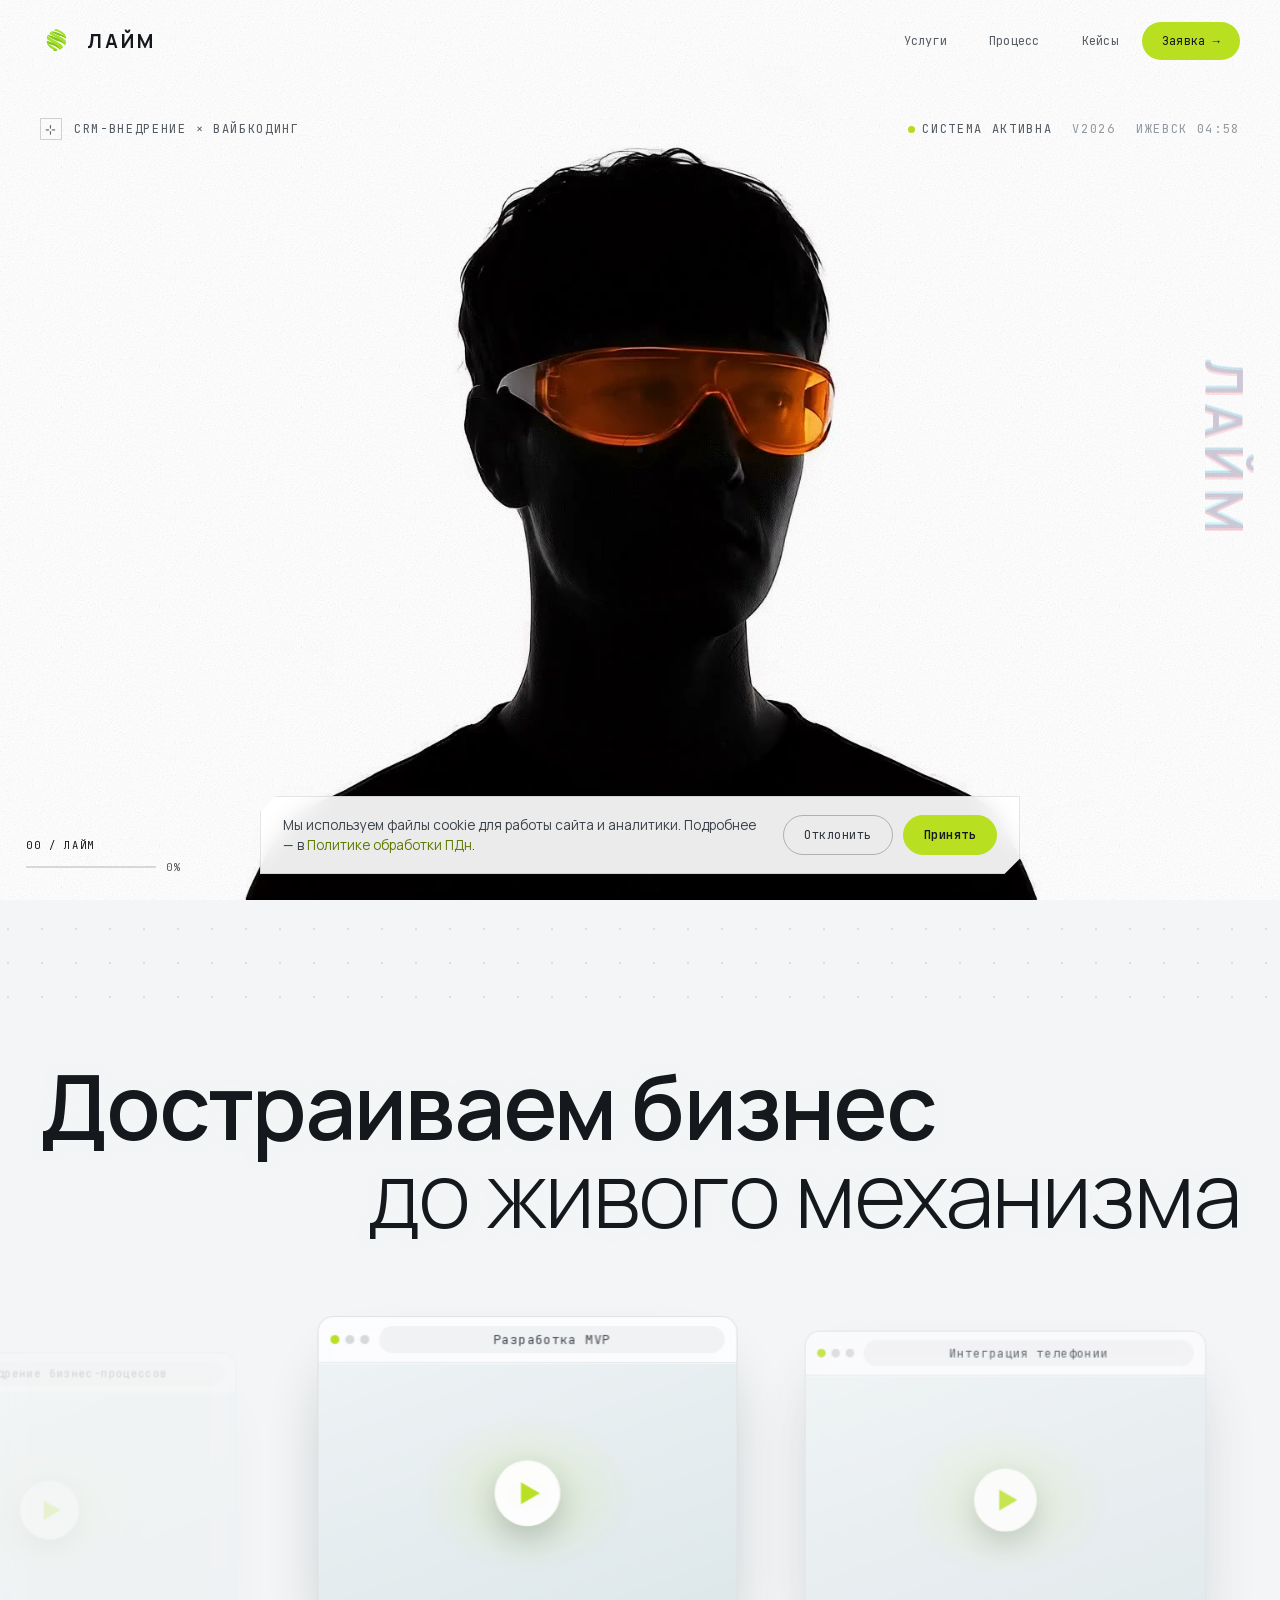
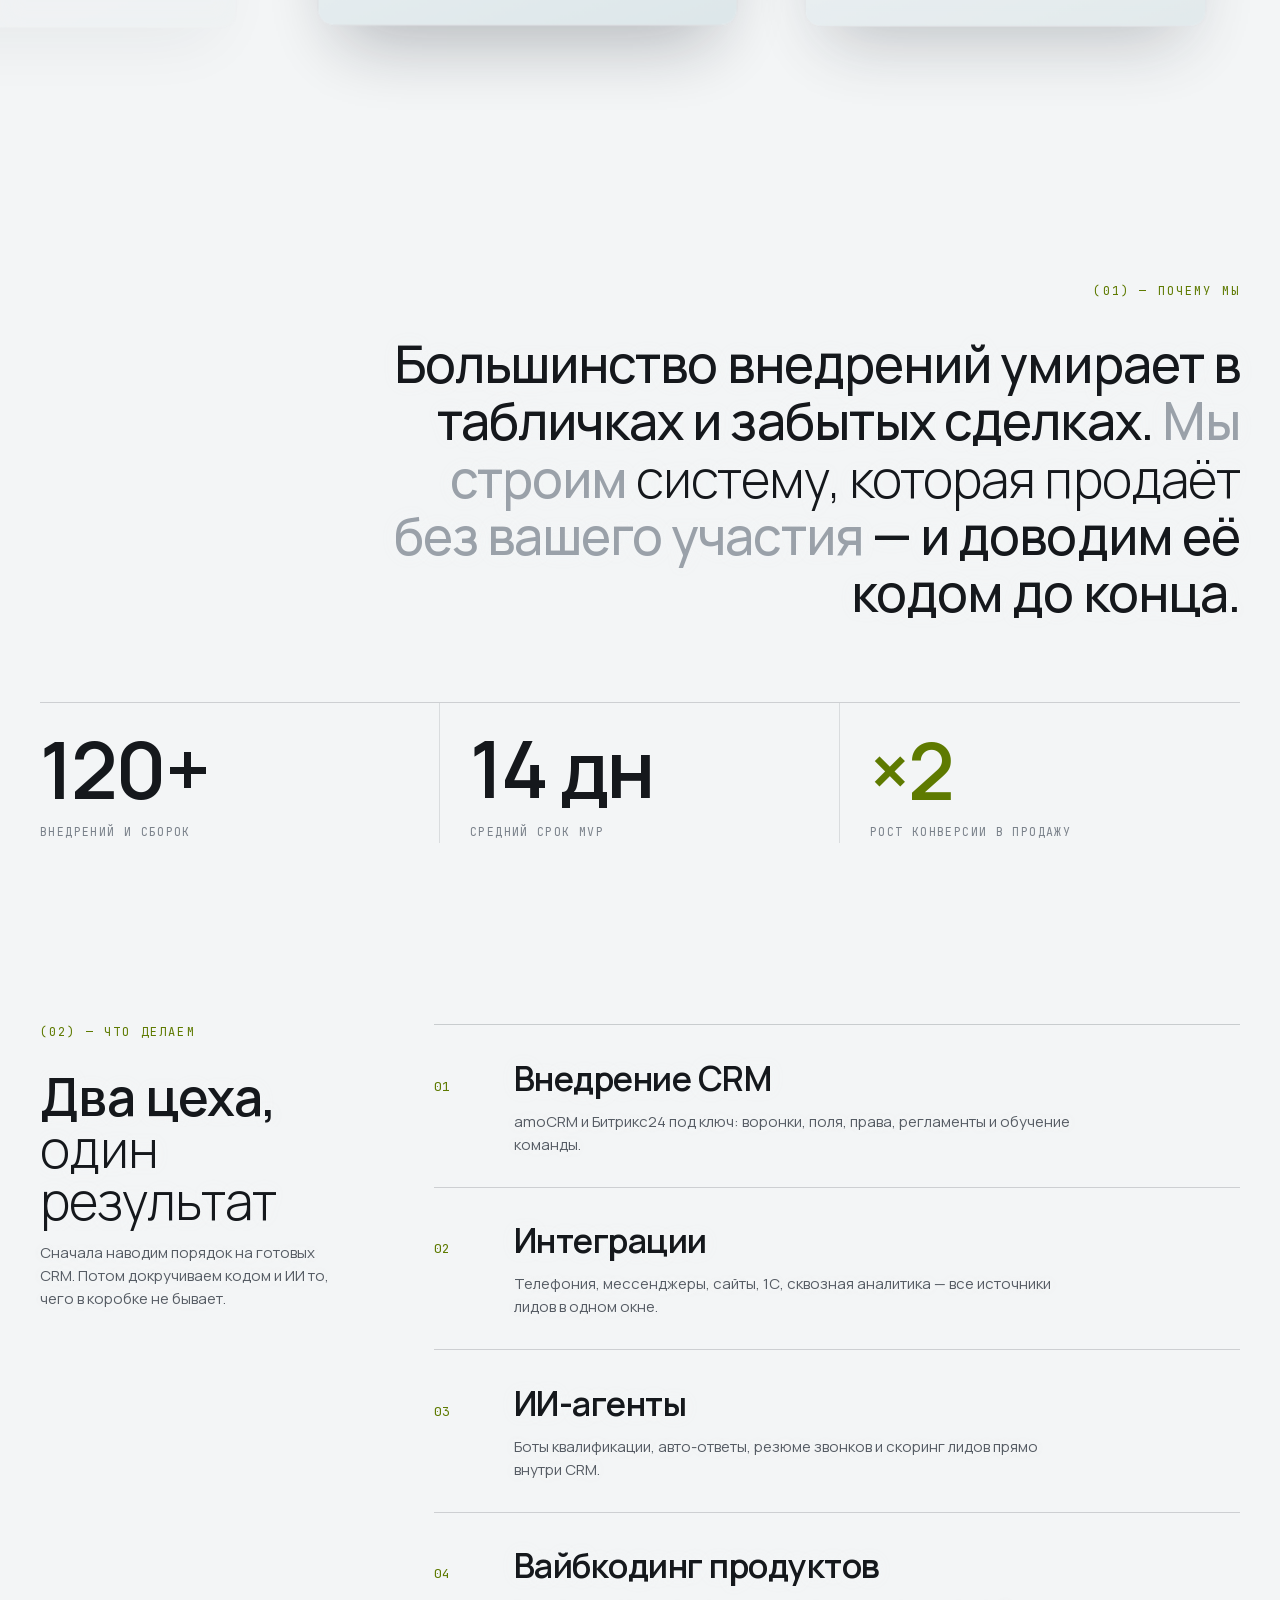
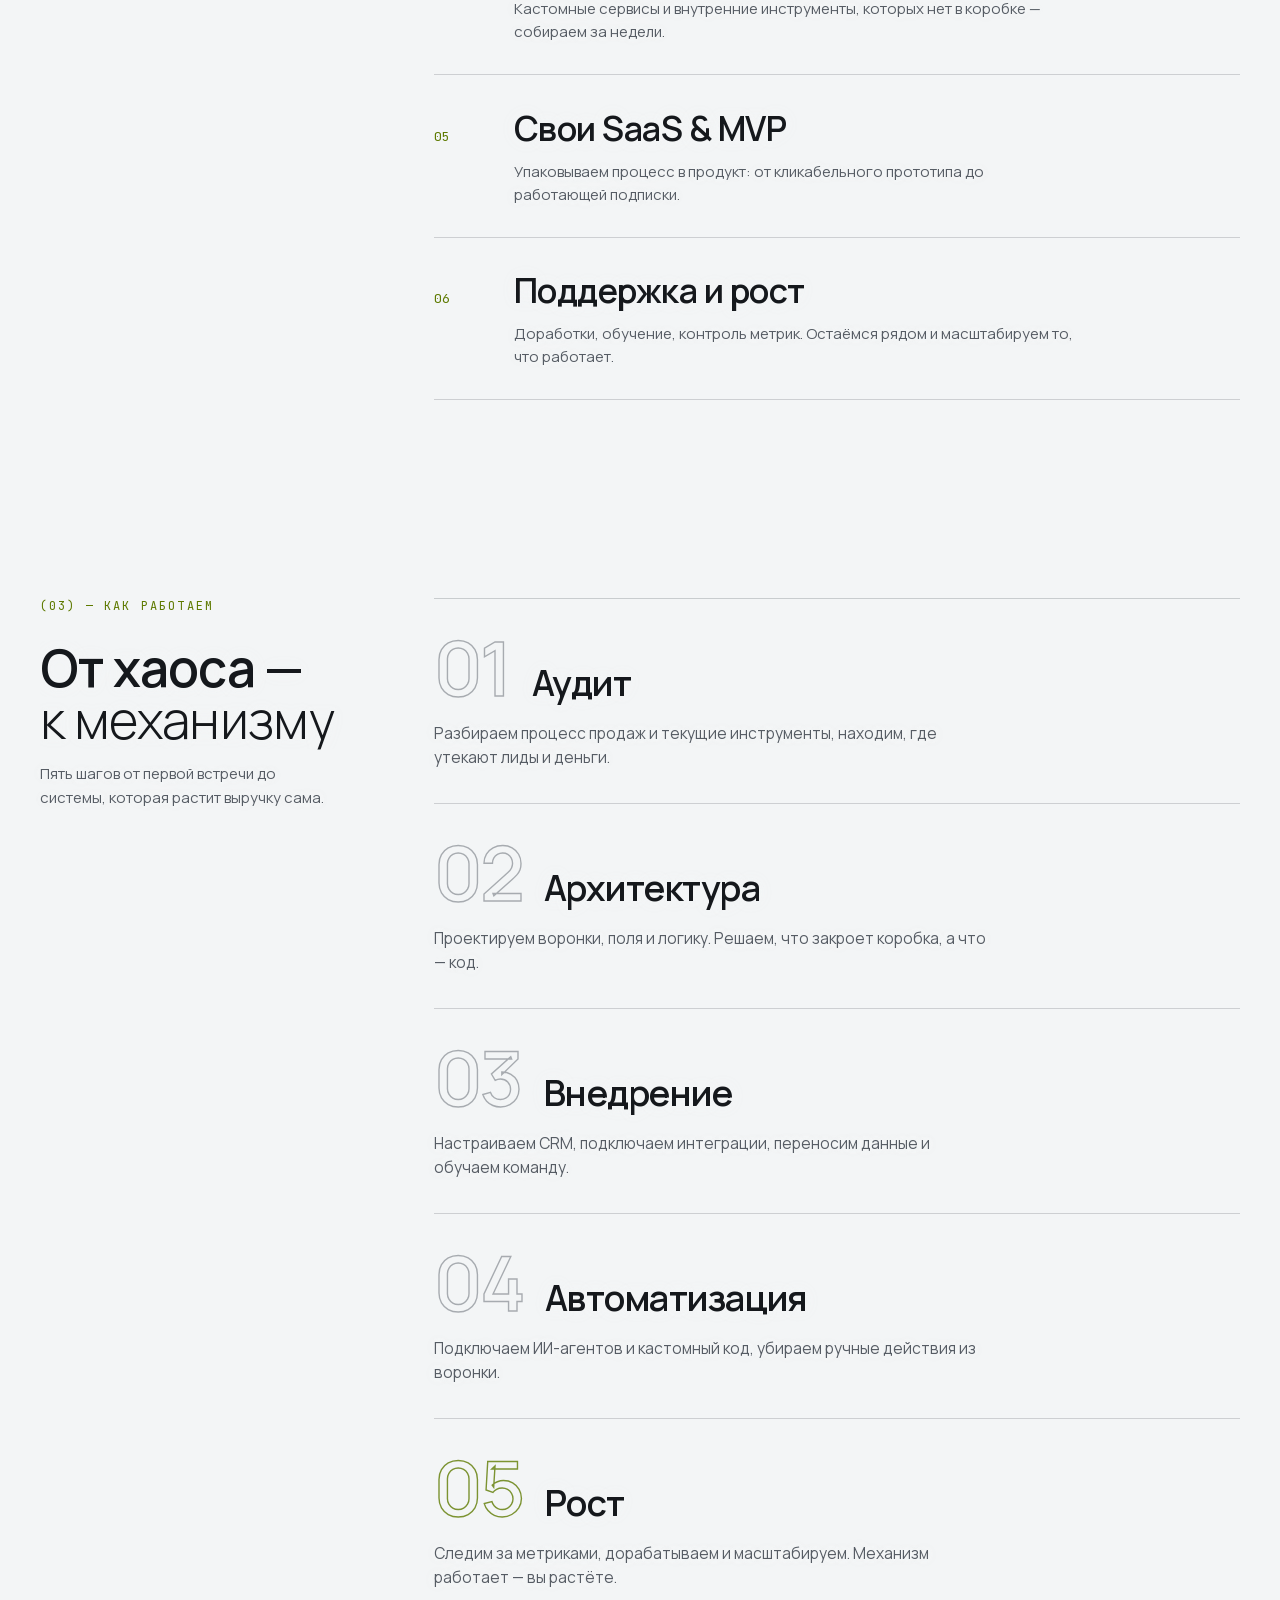
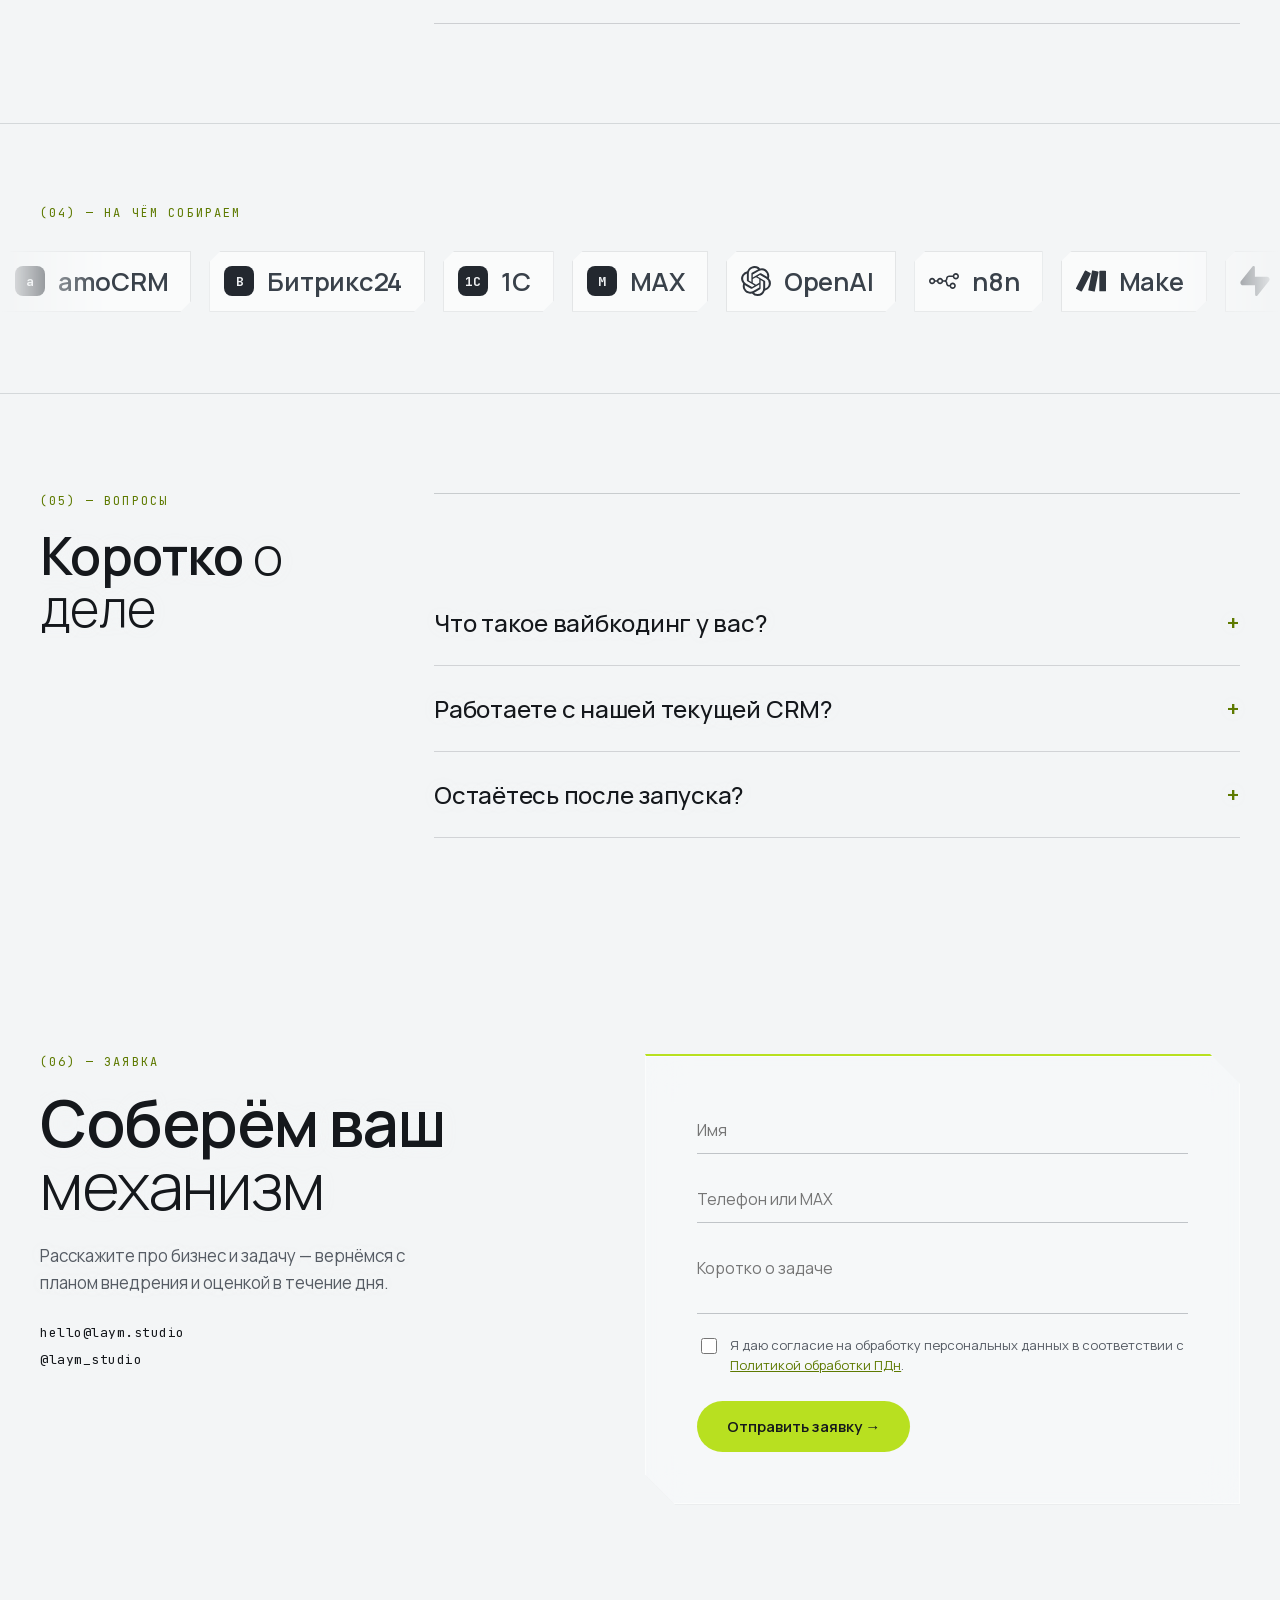
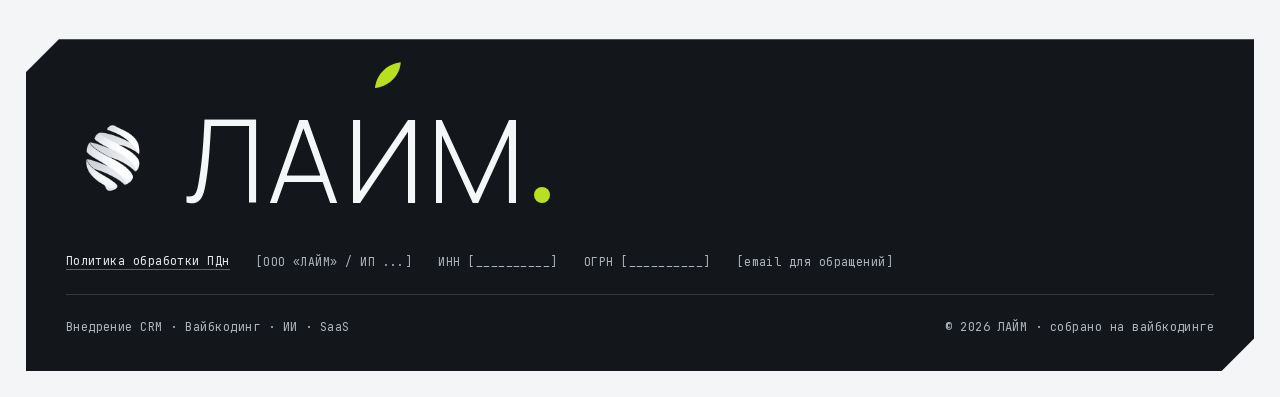
==== commit 8eec002a: "Главная: hero-видео растянуто фоном на весь первый экран, тексты поверх Co-Authored-By: Claude Opus " ====
--- a/index.html
+++ b/index.html
@@ -223,15 +223,13 @@
 
     <!-- HERO INTRO -->
     <section id="top" data-chapter="00" data-chname="ЛАЙМ" style="position:relative;min-height:100vh;padding:118px 40px 48px;display:flex;flex-direction:column;justify-content:space-between;">
-      <div data-intro="text" style="max-width:1280px;margin:0 auto;width:100%;opacity:0;transform:translateY(18px);transition:opacity .8s ease,transform .9s cubic-bezier(.16,1,.3,1);">
+      <div data-intro="text" style="position:relative;z-index:1;max-width:1280px;margin:0 auto;width:100%;opacity:0;transform:translateY(18px);transition:opacity .8s ease,transform .9s cubic-bezier(.16,1,.3,1);">
         <div style="display:flex;align-items:center;justify-content:space-between;gap:20px;flex-wrap:wrap;font-family:'JetBrains Mono',monospace;font-size:12px;letter-spacing:0.14em;color:#565C64;text-transform:uppercase;">
           <span style="display:flex;align-items:center;gap:12px;"><span style="display:inline-flex;width:22px;height:22px;align-items:center;justify-content:center;border:1px solid rgba(34,42,52,0.2);font-size:13px;">⊹</span>CRM-внедрение × вайбкодинг</span>
           <span style="display:flex;align-items:center;gap:20px;"><span style="display:flex;align-items:center;gap:7px;"><span style="width:7px;height:7px;border-radius:50%;background:var(--lime,#B8E020);"></span>система активна</span><span style="color:#969CA4;">v2026</span><span id="lime-clock" style="color:#969CA4;"></span></span>
         </div>
       </div>
-      <div class="lime-letters" style="width:100%;max-width:1720px;margin:0 auto;padding:0 clamp(8px,2vw,40px);">
-        <video id="lime-hero-film" src="future/film.mp4" poster="future/film-poster.jpg" muted loop autoplay playsinline aria-label="ЛАЙМ — шоурил" data-intro="text" style="display:block;width:100%;aspect-ratio:2/1;object-fit:cover;background:#101418;opacity:0;transform:translateY(18px);transition:opacity .8s ease,transform .9s cubic-bezier(.16,1,.3,1);"></video>
-      </div>
+      <video id="lime-hero-film" src="future/film.mp4" poster="future/film-poster.jpg" muted loop autoplay playsinline aria-label="ЛАЙМ — шоурил" data-intro="text" style="position:absolute;inset:0;width:100%;height:100%;object-fit:cover;z-index:0;background:#101418;opacity:0;transition:opacity 1.1s ease;"></video>
       <div id="lime-stamp" data-intro="text" aria-hidden="true" style="position:absolute;right:clamp(28px,5vw,96px);bottom:138px;width:116px;height:116px;opacity:0;transform:translateY(18px);transition:opacity .8s ease,transform .9s cubic-bezier(.16,1,.3,1);pointer-events:none;">
         <svg class="lime-stamp-rot" viewBox="0 0 120 120" style="position:absolute;inset:0;width:100%;height:100%;overflow:visible;">
           <defs><path id="lime-stc" d="M60,60 m-47,0 a47,47 0 1,1 94,0 a47,47 0 1,1 -94,0"></path></defs>
@@ -239,7 +237,7 @@
         </svg>
         <img src="logo-mark.png" alt="" style="position:absolute;left:50%;top:50%;transform:translate(-50%,-50%);width:30px;height:30px;">
       </div>
-      <div data-intro="text" style="max-width:1280px;margin:0 auto;width:100%;display:flex;align-items:flex-end;justify-content:space-between;gap:30px;flex-wrap:wrap;opacity:0;transform:translateY(18px);transition:opacity .8s ease,transform .9s cubic-bezier(.16,1,.3,1);">
+      <div data-intro="text" style="position:relative;z-index:1;max-width:1280px;margin:0 auto;width:100%;display:flex;align-items:flex-end;justify-content:space-between;gap:30px;flex-wrap:wrap;opacity:0;transform:translateY(18px);transition:opacity .8s ease,transform .9s cubic-bezier(.16,1,.3,1);">
         <div style="font-family:'JetBrains Mono',monospace;font-size:12px;letter-spacing:0.14em;color:#565C64;text-transform:uppercase;line-height:1.7;">Цифровая архитектура продаж<br><span style="color:#969CA4;">CRM · код · ИИ · SaaS</span></div>
         <a href="#momentum" style="display:flex;align-items:center;gap:14px;font-family:'JetBrains Mono',monospace;font-size:12px;letter-spacing:0.1em;color:#565C64;text-transform:uppercase;">
           <span style="display:inline-block;width:1px;height:40px;background:linear-gradient(var(--lime,#B8E020),transparent);"></span>
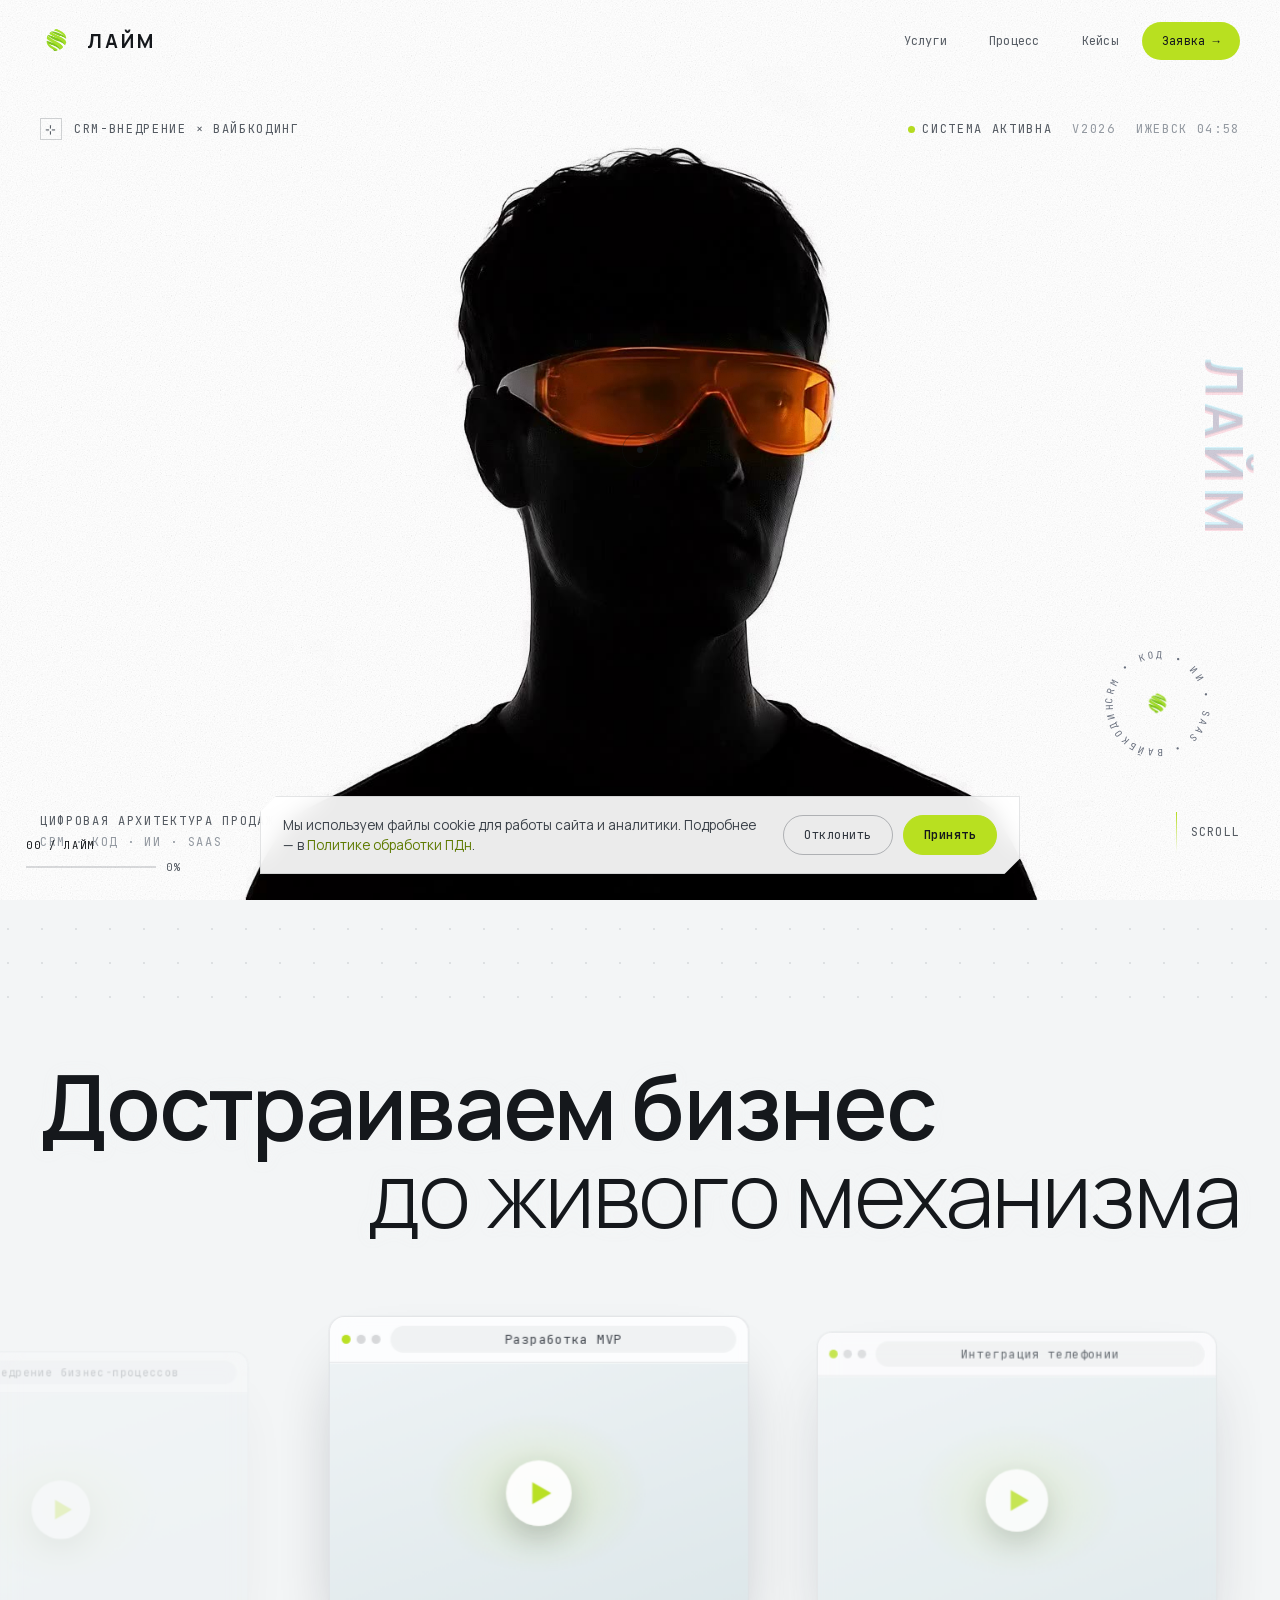
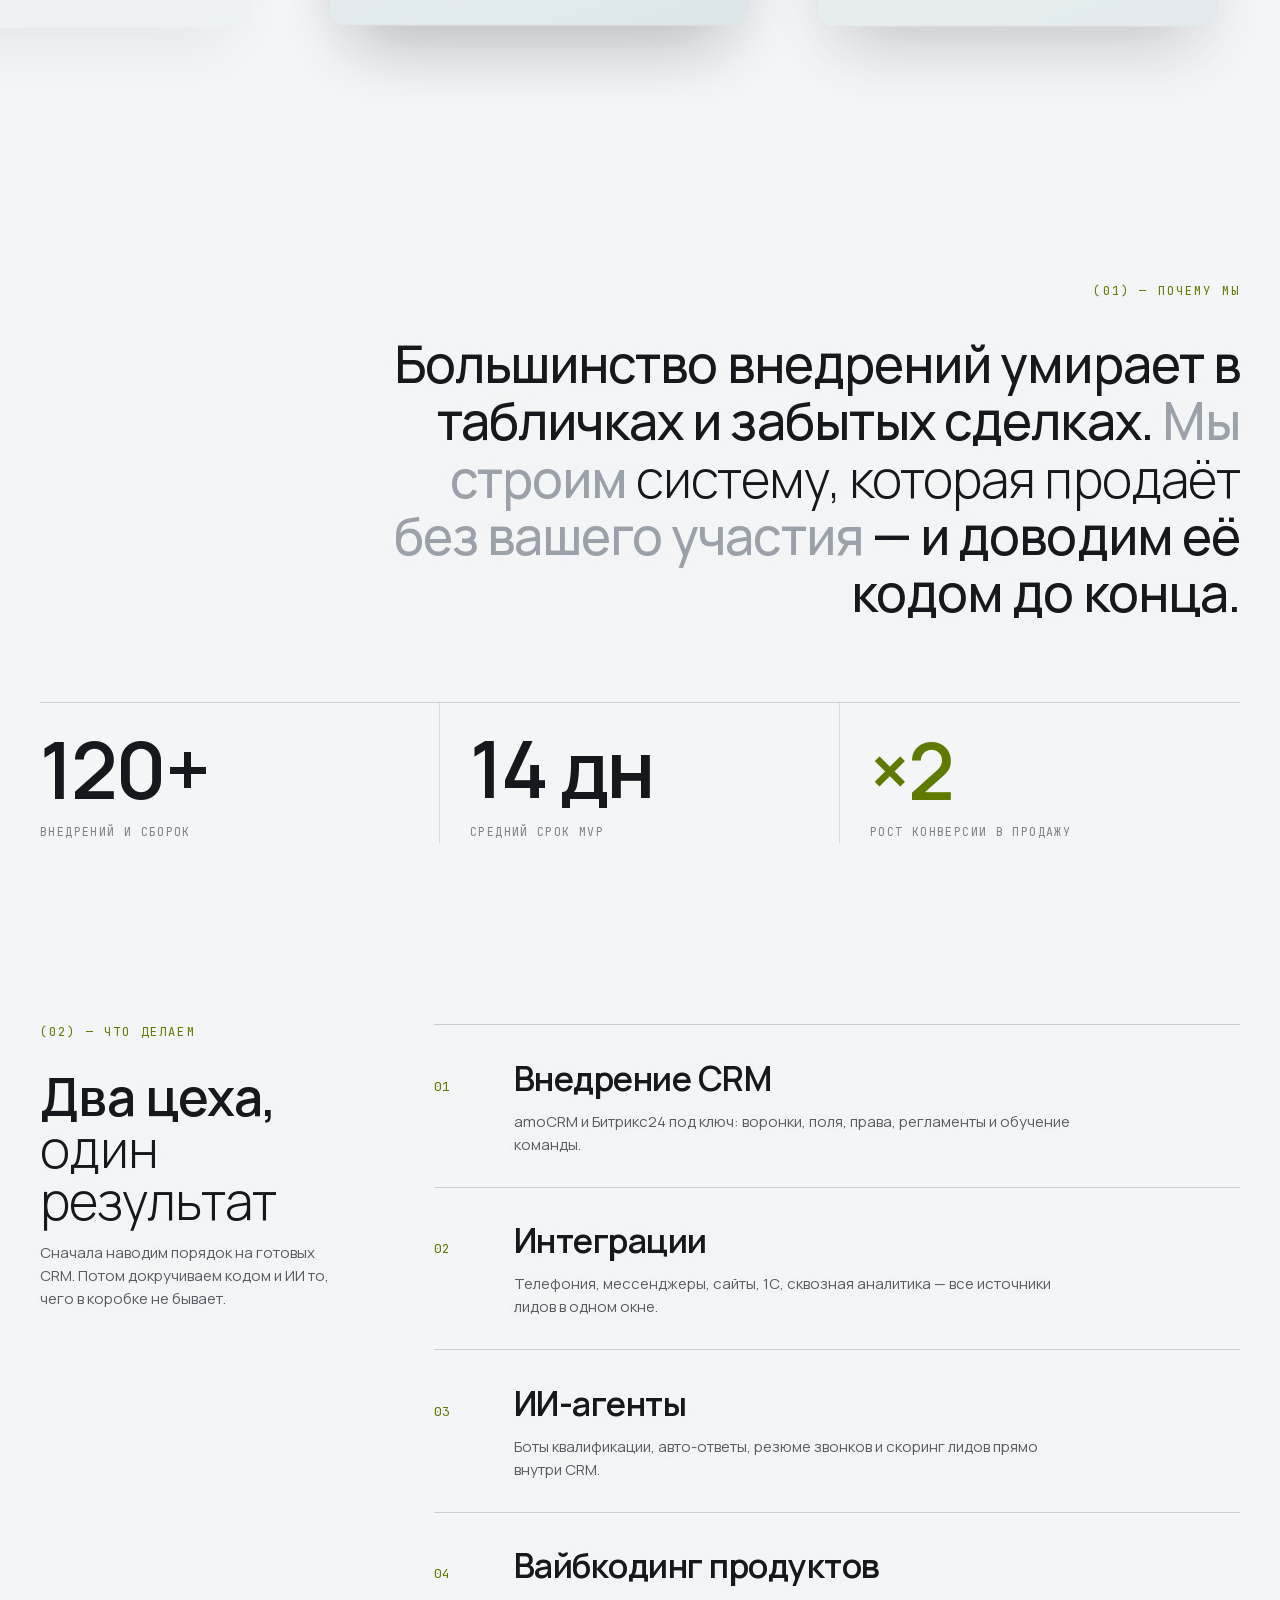
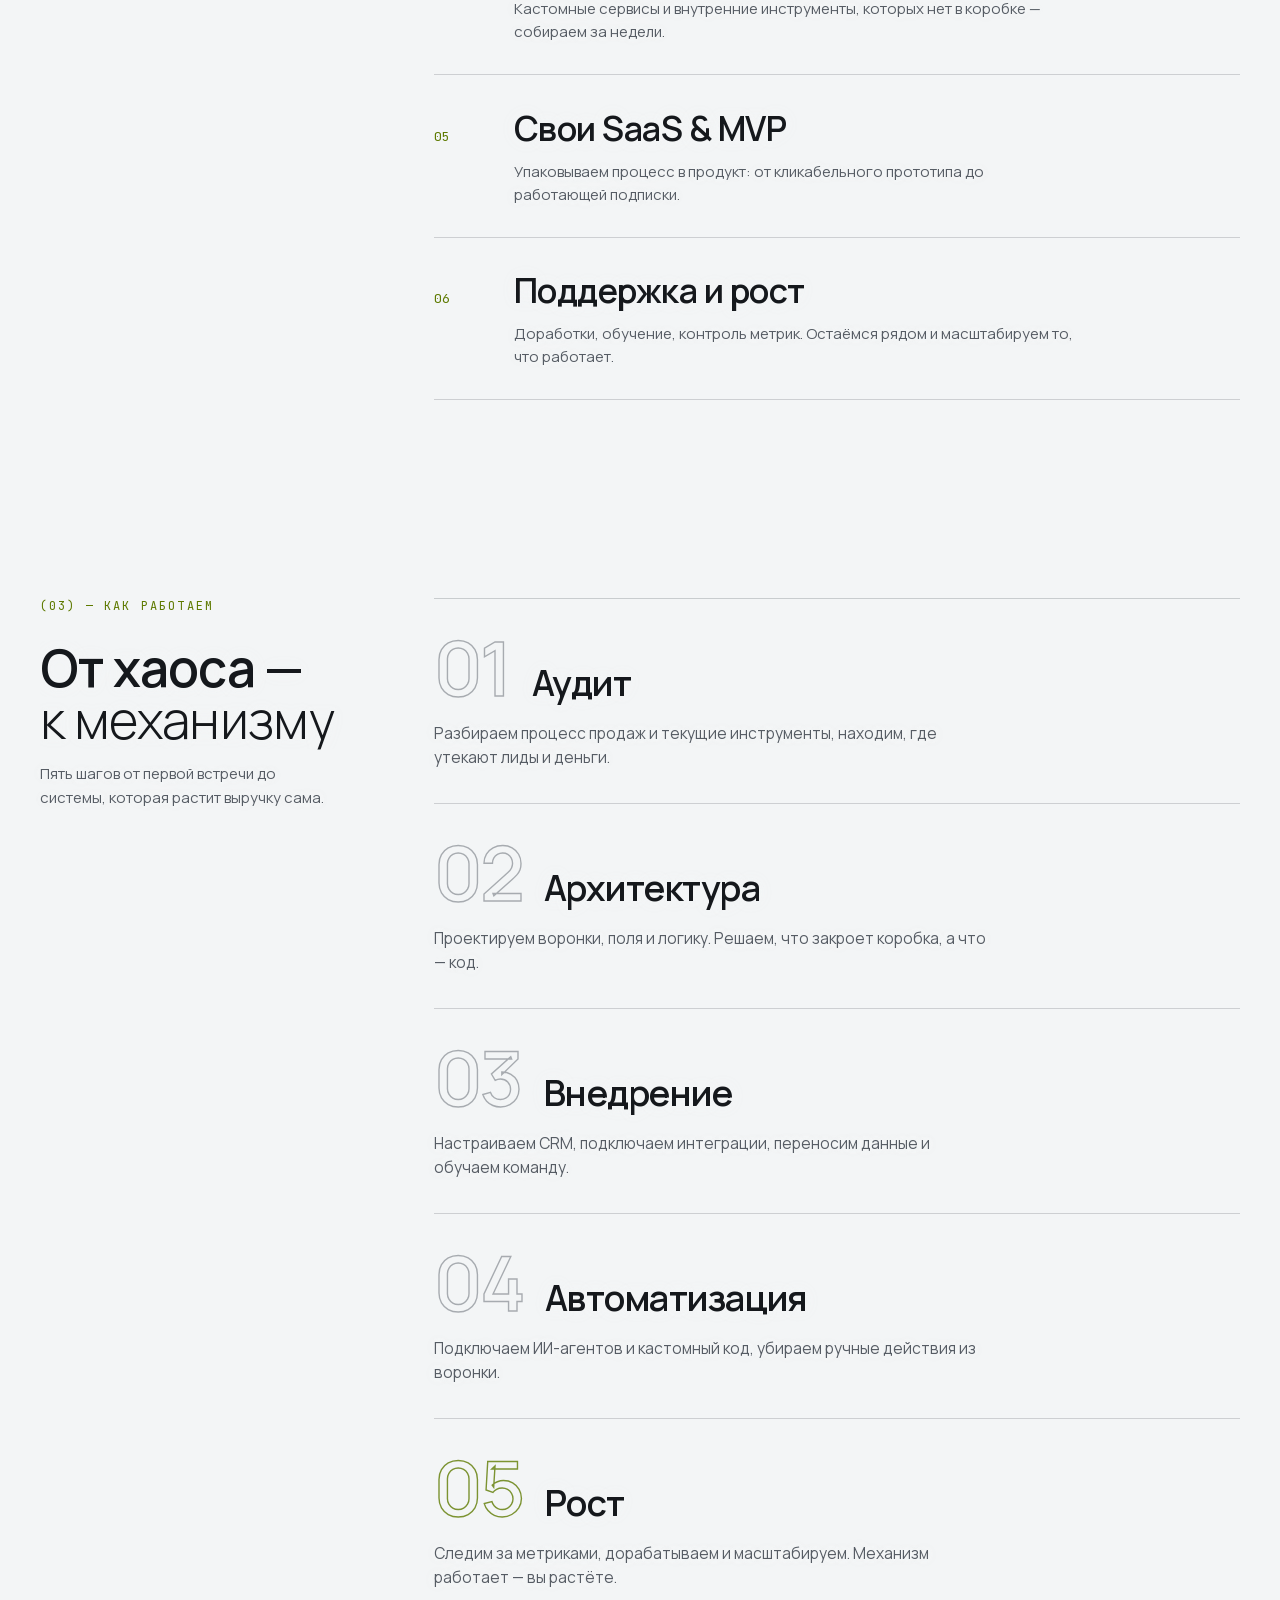
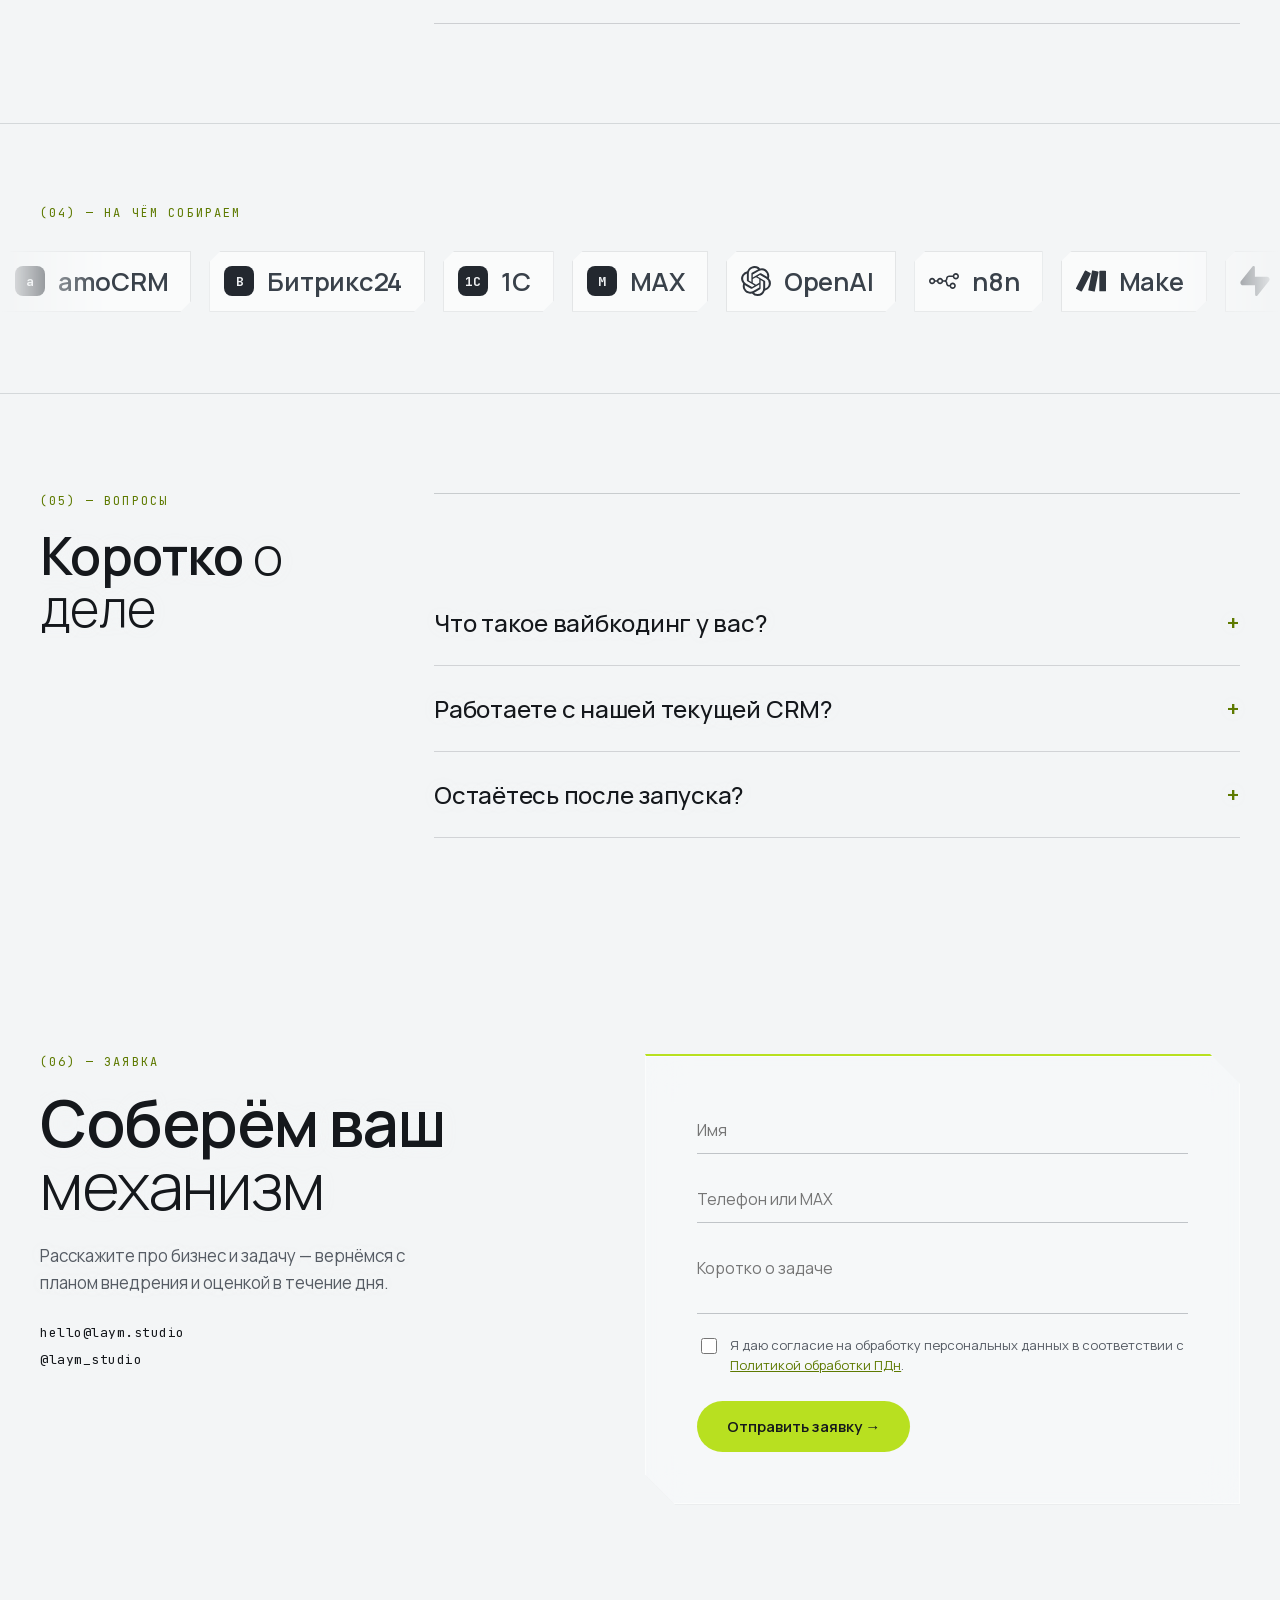
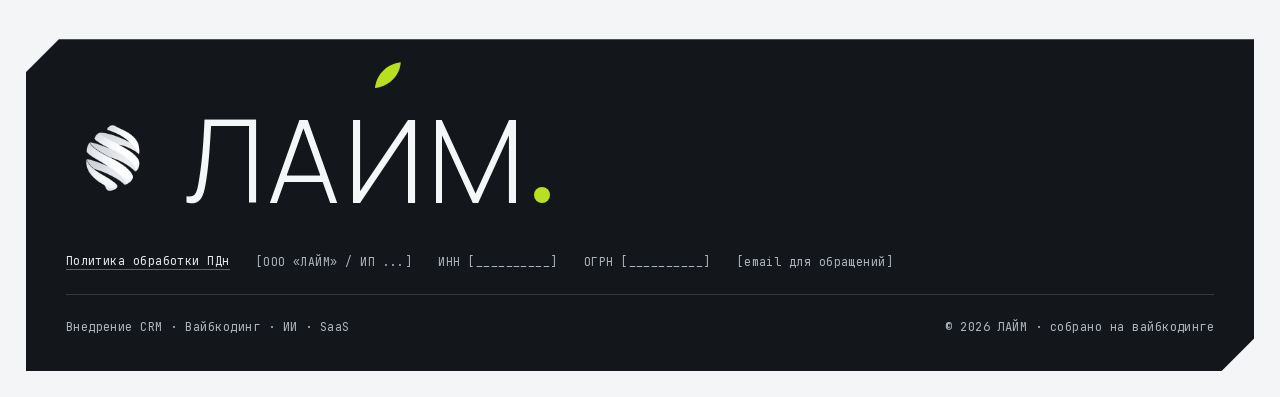
==== commit fba8d9da: "Главная: hero-видео видно сразу после прелоадера (убран интро-каскад) Co-Authored-By: Claude Opus 4." ====
--- a/index.html
+++ b/index.html
@@ -229,7 +229,7 @@
           <span style="display:flex;align-items:center;gap:20px;"><span style="display:flex;align-items:center;gap:7px;"><span style="width:7px;height:7px;border-radius:50%;background:var(--lime,#B8E020);"></span>система активна</span><span style="color:#969CA4;">v2026</span><span id="lime-clock" style="color:#969CA4;"></span></span>
         </div>
       </div>
-      <video id="lime-hero-film" src="future/film.mp4" poster="future/film-poster.jpg" muted loop autoplay playsinline aria-label="ЛАЙМ — шоурил" data-intro="text" style="position:absolute;inset:0;width:100%;height:100%;object-fit:cover;z-index:0;background:#101418;opacity:0;transition:opacity 1.1s ease;"></video>
+      <video id="lime-hero-film" src="future/film.mp4" poster="future/film-poster.jpg" muted loop autoplay playsinline preload="auto" aria-label="ЛАЙМ — шоурил" style="position:absolute;inset:0;width:100%;height:100%;object-fit:cover;z-index:0;background:#EDEDEB;"></video>
       <div id="lime-stamp" data-intro="text" aria-hidden="true" style="position:absolute;right:clamp(28px,5vw,96px);bottom:138px;width:116px;height:116px;opacity:0;transform:translateY(18px);transition:opacity .8s ease,transform .9s cubic-bezier(.16,1,.3,1);pointer-events:none;">
         <svg class="lime-stamp-rot" viewBox="0 0 120 120" style="position:absolute;inset:0;width:100%;height:100%;overflow:visible;">
           <defs><path id="lime-stc" d="M60,60 m-47,0 a47,47 0 1,1 94,0 a47,47 0 1,1 -94,0"></path></defs>
